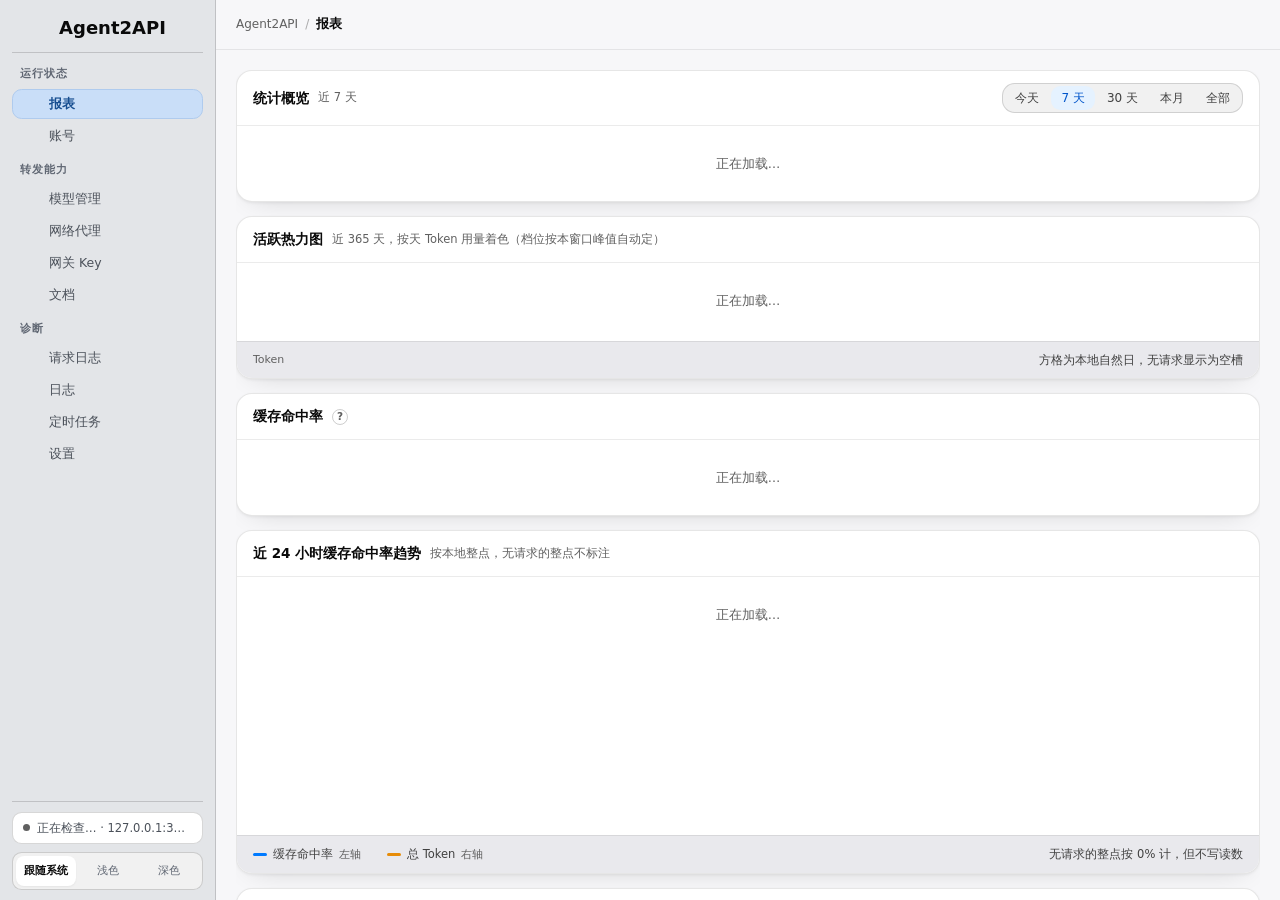
==== app/ui/index.html @ 8a6d486a "feat: 飞牛 fnOS 原生应用包（基于上游 agent2api v2.9.0） 把 aimod-cc/agent2api 打包成飞牛原生 .fpk，以统一网关方式接入桌面。 上游为 Rust 单" ====
<!doctype html>
<html lang="zh-CN" data-theme="system">
<head>
  <meta charset="UTF-8">
  <meta name="viewport" content="width=device-width, initial-scale=1">
  <title>Agent2API · 多提供商本地网关</title>
  <script>
    // 与主题持久化配合：在 CSS 解析前先贴上 data-theme，避免深色模式首屏闪烁
    (() => {
      const mode = localStorage.getItem('workbuddy-desktop-theme') || 'system';
      document.documentElement.dataset.theme = mode;
      const dark = mode === 'dark'
        || (mode === 'system' && window.matchMedia('(prefers-color-scheme: dark)').matches);
      document.documentElement.style.colorScheme = dark ? 'dark' : 'light';
      // 界面缩放（设置页「显示」）也在这里抢先交一次：缩放是 WebView 层的效果，
      // 不存在「先贴个属性」这种同步办法，只能尽早发命令 —— 晚了首屏会看到缩放跳一下。
      // 这只是**尽力而为**的反闪烁：桥（workbuddyDesktop）此时已由壳注入（初始化脚本
      // 先于页面脚本执行），但命令异步生效且失败不重试；权威的一次在 app.js 的启动
      // 路径上（applyZoom(storedZoom())）—— 同一份 localStorage，重复应用无副作用。
      const zoom = Number(localStorage.getItem('workbuddy-desktop-zoom'));
      if (Number.isFinite(zoom) && zoom >= 80 && zoom <= 130) {
        try { window.workbuddyDesktop?.setZoom?.(zoom / 100); } catch { /* 浏览器直开忽略 */ }
      }
    })();
  </script>
  <link rel="stylesheet" href="css/tokens.css">
  <link rel="stylesheet" href="css/layout.css">
  <link rel="stylesheet" href="css/components.css">
  <link rel="stylesheet" href="css/page-accounts.css">
  <link rel="stylesheet" href="css/page-accounts-providers.css">
  <!-- 账号页表格化（四家混排的一张表）：排在两个账号页样式之后 ——
       它要覆盖 page-accounts.css 里 .acct-scroll 的滚动方向等既有声明 -->
  <link rel="stylesheet" href="css/page-accounts-table.css">
  <link rel="stylesheet" href="css/page-gateway.css">
  <link rel="stylesheet" href="css/page-logs.css">
  <link rel="stylesheet" href="css/page-tasks.css">
  <link rel="stylesheet" href="css/page-requests.css">
  <link rel="stylesheet" href="css/page-settings.css">
  <!-- 更新日志（Markdown 正文 / 版本卡片 / 导航更新提示）：排在页面样式之后，
       需要时可覆盖 page-settings.css 里为旧的纯文本说明写的规则 -->
  <link rel="stylesheet" href="css/update-notes.css">
  <link rel="stylesheet" href="css/page-report.css">
  <!-- 小问号提示外观（tooltip.js 增强出来的气泡）：排在页面样式之后，
       需要时可覆盖各页面自己写的尺寸约束 -->
  <link rel="stylesheet" href="css/tooltip.css">
  <!-- 表格列设置：必须排在所有页面样式之后 ——
       列对齐是**用户配置**，要盖过各表为「这一列靠哪边」写死的默认值
       （.models-table th.r / .acct-table td.cell-pick / .req-head .req-dur …），
       靠级联顺序取胜而不是堆特异性。与 tooltip.css 同一编排。
       （select.css 已随 select.js 一并删除：全站最后一个原生 <select> 换成组件库的
       Select 之后，.select-shell 那一族样式再无任何引用。） -->
  <link rel="stylesheet" href="css/table-col-settings.css">
  <!-- 组件库产物（desktop-tauri/ui-kit/，由 ui-islands 构建时一并编译成 ui/islands/ui.css）：
       Tailwind 的 theme + utilities 两层，刻意不含 preflight —— 基础重置仍由 tokens.css
       承担，否则 h1-h6 字号、列表缩进、img 显示方式会被整体重置。
       排在最后：工具类带 !important（原因见 ui-kit/styles/globals.css 顶部），
       顺序其实已不影响结果，但保持「后加载的是更新的体系」这条阅读线索。 -->
  <link rel="stylesheet" href="islands/ui.css">
</head>
<body>
  <div class="shell">
    <!-- ─── 左侧导航 ─── -->
    <aside class="sidebar">
      <div class="brand">
        <!-- 品牌标由 icons.js 注入（与应用图标 icon.png 同一造型，见 icons.js 的 brand 项） -->
        <div class="brand-logo"></div>
        <div class="brand-text">
          <h1>Agent2API</h1>
        </div>
      </div>

      <!-- 图标由 icons.js + app.js 注入（内联 SVG，见 icons.js 顶部说明） -->
      <nav class="nav" id="nav">
        <div class="nav-group-label">运行状态</div>
        <button class="nav-item active" data-page="overview" data-icon="overview"><span class="ico"></span><span class="label">报表</span></button>
        <button class="nav-item" data-page="accounts" data-icon="accounts"><span class="ico"></span><span class="label">账号</span></button>

        <div class="nav-group-label">转发能力</div>
        <button class="nav-item" data-page="gateway" data-icon="gateway"><span class="ico"></span><span class="label">模型管理</span></button>
        <!-- 网络代理：出网出口的管理页（代理池 CRUD + 连通性测试 + Clash 出口引用）。
             挨着「模型管理」是因为它管的是同一个问题的另一半：模型管理决定
             「请求发往哪家上游」，这里决定「从哪条线路出去」。账号弹窗里的
             「出网代理」仍可用，但推荐在这里配好、账号按名字引用 ——
             改一次地址，所有引用的账号一起生效。 -->
        <button class="nav-item" data-page="proxies" data-icon="proxies"><span class="ico"></span><span class="label">网络代理</span></button>
        <button class="nav-item" data-page="keys" data-icon="key"><span class="ico"></span><span class="label">网关 Key</span></button>
        <!-- 文档：接口地址（Base URL / 三种对话协议 / 模型列表）与将来的使用说明。
             它原先在「网关 Key」页里，R8 按需求搬成独立一级菜单 —— 接口地址是
             「接客户端」这件事本身要查的东西，与「管理 Key」不是同一类操作，
             混在一页里用户要在两件事之间来回滚。图标用 logs（文档 + 文本行），
             语义上就是「文档」，不新画 SVG（见 icons.js）。 -->
        <button class="nav-item" data-page="docs" data-icon="logs"><span class="ico"></span><span class="label">文档</span></button>

        <div class="nav-group-label">诊断</div>
        <button class="nav-item" data-page="requests" data-icon="requests"><span class="ico"></span><span class="label">请求日志</span><span class="count" id="nav-count-requests" style="display:none">0</span></button>
        <button class="nav-item" data-page="logs" data-icon="logs"><span class="ico"></span><span class="label">日志</span><span class="count" id="nav-count-logs" style="display:none">0</span></button>
        <button class="nav-item" data-page="tasks" data-icon="tasks"><span class="ico"></span><span class="label">定时任务</span></button>
        <button class="nav-item" data-page="settings" data-icon="settings"><span class="ico"></span><span class="label">设置</span><span class="count" id="nav-count-update" style="display:none">新</span></button>
      </nav>

      <div class="sidebar-foot">
        <!-- 网关状态：常驻显示，不必切到「网关」页也能确认服务是否在监听。
             只说**网关进程**这一件事（进程在不在监听，判据来自壳侧，
             不依赖 HTTP 能否应答）。曾经还有第二条「可用账号」，与它拆成
             两个独立事实；账号那行已按需求移除 —— 有没有账号、几个可用，
             账号页的筛选器与状态列本来就是权威出处。 -->
        <div class="sidebar-status" id="sidebar-status" title="本地网关监听状态">
          <!-- 状态行与两个出口由 React 岛渲染（ui-islands/src/islands/port-panel.tsx）：
               岛直接挂在这个 div 上（.sidebar-status 的子元素是 flex 布局，中间插一层
               宿主会破坏排版），所以这里不再有静态子节点，class / id / title 保留。
               对外仍是 window.wbPortPanel = { render, sync, portLabel, isReady }。 -->
        </div>
        <div class="theme-switch" id="theme-switch">
          <button data-mode="system">跟随系统</button>
          <button data-mode="light">浅色</button>
          <button data-mode="dark">深色</button>
        </div>
      </div>
    </aside>

    <!-- ─── 主区域 ─── -->
    <main class="main">
      <header class="topbar">
        <div class="crumb">
          <span>Agent2API</span>
          <span class="sep">/</span>
          <span class="cur" id="crumb-page">报表</span>
        </div>
        <div class="spacer"></div>
        <div class="topbar-actions" id="topbar-status"></div>
      </header>

      <div class="content">
        <div class="content-inner">

        <!-- ─── 报表（内部标识仍是 overview，见 app.js 的 PAGES）───
             整页由 React 岛渲染（desktop-tauri/ui-islands/src/islands/report-page.tsx，
             随 islands/ui.js 一起加载）。岛直接挂在这个 section 上、不套宿主 div。
             图表全部手写 SVG、不依赖任何图形库，用 ResizeObserver 重绘（改窗口 / 切列数
             都能自适应）。对外仍是 window.wbReport = { load, render, lastSummary,
             applyAutoRefresh }。 -->
        <section class="page active" data-page="overview"></section>

        <!-- ─── 账号 ───
             整页由 React 岛渲染（desktop-tauri/ui-islands/src/islands/accounts-page.tsx，
             随 islands/ui.js 一起加载）。岛直接挂在这个 section 上、不套宿主 div。
             这一页是四家账号混排的一张表：优先级在后端是**全局唯一**的一条队列，
             按优先级升序排行、转发时逐个尝试（见 priority.rs / rotate.rs 的模块头）。
             对外仍是 window.wbAccountsView / wbAccountsModel / wbAccountPanel 等接口。
             表骨架（colgroup + thead 的 th[data-col]）由岛渲染，顺序与原先写死的完全一致，
             列显隐 / 顺序仍由 wbColSettings.syncStaticHead 就地重排。 -->
        <section class="page" data-page="accounts"></section>

        <!-- ─── 模型管理（内部标识仍是 gateway：localStorage 记忆与 CSS 选择器都依赖它）───
             整页由 React 岛渲染（desktop-tauri/ui-islands/src/islands/models-page.tsx，
             随 islands/ui.js 一起加载）。岛直接挂在这个 section 上、不套宿主 div ——
             页面 CSS 用 .page 的直接子选择器（.panel 是它的直接子元素），中间插一层
             会破坏 .panel 的布局。对外仍是 window.wbModelsPanel 与 window.wbModelsCustom。
             这一页的**页面骨架类名照旧**（.panel / .panel-head / .mm / .prov-rail /
             .models-table-wrap / .models-table / .panel-foot …），换掉的只是里面的控件。
             表骨架（colgroup + thead 的 th[data-col]）也由岛渲染，但顺序与这里原先
             写死的完全一致，列显隐 / 顺序仍由 wbColSettings.syncStaticHead 就地重排。 -->
        <section class="page" data-page="gateway"></section>

        <!-- ─── 网络代理 ───
             出口（代理池）的配置中心：新增 / 编辑 / 删除 / 启停 / 测试连通性，
             外加「同步 Clash Verge」—— 把 Clash 当前的出口集合整体镜像进来
             （名称 / 端口 / 启用跟随 Clash，因此那类条目只读；进本页时也会
             自动同步一次）。账号弹窗的「出网代理」可选「已保存的代理」，
             引用的就是这里的条目。整页由 React 岛渲染
             （ui-islands/src/islands/proxies-page.tsx，随 islands/ui.js 一起加载），
             岛直接挂在这个 section 上、不套宿主 div —— 页面骨架类名照旧
             （.panel / .panel-head / .models-table-wrap / .models-table / .panel-foot）。
             对外契约只有 window.wbProxiesPanel = { load }（app.js 切页时调）。 -->
        <section class="page" data-page="proxies"></section>

        <!-- ─── 网关 Key ───
             整页由 React 岛渲染（desktop-tauri/ui-islands/src/islands/keys-page.tsx，
             随 islands/ui.js 一起加载）。岛直接挂在这个 section 上、不套宿主 div ——
             页面 CSS 用 .page 的直接子选择器（.panel 是它的直接子元素），中间插一层
             会破坏 .panel 的布局。对外仍是 window.wbKeysPanel = { load, render,
             visibleColumns }。
             表骨架（table.models-table.keys-table 与 th/col[data-col]）由岛渲染，
             顺序与原先写死的完全一致，列显隐 / 顺序仍由 wbColSettings.syncStaticHead
             就地重排。 -->
        <section class="page" data-page="keys"></section>

        <!-- ─── 文档 ───
             整页由 React 岛渲染（ui-islands/src/islands/docs-page.tsx）。
             对外契约一字未改：五个 api-* 元素 id 仍由 port-panel.js 的
             paintGatewayAddress 就地写文本，五颗复制按钮仍带 .copy-btn 与
             data-copy-from，clipboard.js 的全局委托照旧命中 —— 两边的脚本
             都不用改一行。这个空 section 是岛的挂载点，不要删（岛会先
             replaceChildren 再渲染，所以留着标签即可）。 -->
        <section class="page" data-page="docs"></section>

        <!-- ─── 日志 ───
             只承载**不随请求量增长的**系统事件：网关的模型请求（含每一次转发
             的过程事实：换号、退避重试、上游报错、敏感词命中、代理回退）已
             全部拆到独立的「请求日志」页 —— 那边一行请求 + 一次悬停就能看全，
             配合「详情」列的调试报文还能看到完整的上游原始报文。
             （两边数据源、筛选维度、分页口径都不同，页内 .seg 切换的形态随拆分取消）。
             原先页头的「自动刷新」开关已迁到「定时任务」页：它改的是本页轮询的
             间隔，与那几个后台任务同属「定时」这一类，收在一处才好对照调整。 -->
        <section class="page" data-page="logs">
          <!-- 整页由 React 岛渲染（ui-islands/src/islands/logs-panel.tsx，随 islands/ui.js
               一起加载）。岛直接挂在这个 section 上、不套宿主 div —— 页面 CSS 用 .page 的
               直接子选择器（.panel 是它的直接子元素），中间插一层会破坏 .panel 的布局。
               对外仍是 window.wbLogsPanel = { load, render, lastStats, applyAutoRefresh,
               showCategory }。
               这一页的**页面骨架类名照旧**（.panel / .log-filters / .log-list / .log-pager …），
               换掉的只是里面的控件：button → Button、.badge → Badge、原生 select → Select 一族、
               搜索框 → InputGroup、时间档位 → SegmentedControl（旧实现在下面的 #logs-range
               挂载点上调 wbSegmented.mount，那个挂载点随本次迁移一起消失）。 -->
        </section>

        <!-- ─── 定时任务 ───
             到点自动干活的任务集中在这里：自动签到（每天定点）+ 七条等间隔任务
             （凭证自动维护 / 定时查询积分 / 模型目录刷新 / 软件版本检查 /
             日志页自动刷新 / 请求日志自动刷新 / 报表自动刷新）。
             两类走不同的接口（签到是「每天某时刻」，间隔型是「每 N 分钟 / 秒」），
             但同属「定时」这一类，收在一页才好对照着调。
             整个列表由 tasks-panel.js 渲染，这里只留容器。
             排布（见 tasks-panel.js 的 cardsHtml 与 page-tasks.css 的 .task-grid）：
             自动签到与凭证自动维护整行铺开，其余六条分两栏各三条 —— 左栏是后端
             任务（带「立即执行」），右栏是页面自动刷新（执行者是页面自己）。 -->
        <section class="page" data-page="tasks">
          <!-- 整页由 React 岛渲染（ui-islands/src/islands/tasks-panel.tsx，随
               islands/ui.js 一起加载）。岛直接挂在这个 section 上、不套宿主 div ——
               页面 CSS 用 .page 的直接子选择器（.panel 是它的直接子元素），中间插一层
               会破坏 .panel 的布局。对外仍是 window.wbTasksPanel.load()。
               这一页的**页面骨架类名照旧**（.panel / .panel-head / .task-grid …），
               换掉的只是里面的控件（button → Button、.badge → Badge、开关 → Switch…）。 -->
        </section>

        <!-- ─── 请求日志 ───
             网关每次转发到上游的请求日志（后端按保留期存盘，默认 30 天，见 /api/retention）。
             列形态参考 OmniProxy 的请求日志：时间 / 提供商·账号 / 重试 / 状态 / 模型 /
             用时 / 用量 / 错误 / 详情。后端 /api/stats/requests 只支持时间区间、状态与
             模型名精确匹配，分页是 offset 真分页，条数没有前端上限。
             「重试」一列同时承载重试链与敏感词命中两枚标签（各自带悬停面板，
             敏感词那枚只写一个「敏」字，理由见 requests-page.tsx 的 retryCell）。
             这一页是**逐请求事实的唯一去处**：换号链、每轮内部的退避重试（含原因
             与等待时长）、上游报错原文、代理回退提示、敏感词命中词表都在悬停面板里；
             调试模式开启时，「详情」列还能看到发给上游与上游返回的完整原始报文 ——
             敏感词场景下排查提示词要看的就是那一份（运行日志页不再有这些逐请求的行）。

             整页由 React 岛渲染（desktop-tauri/ui-islands/src/islands/requests-page.tsx，
             随 islands/ui.js 一起加载）。岛直接挂在这个 section 上、不套宿主 div ——
             页面 CSS 用 .page 的直接子选择器（.panel 是它的直接子元素），中间插一层
             会破坏 .panel 的布局。对外仍是 window.wbRequestsPanel = { load,
             applyAutoRefresh, visibleColumns, clearParams, notifyCleared }。
             这一页的**页面骨架类名照旧**（.panel / .panel-head / .log-filters /
             .log-list / .panel-foot / .log-pager …），换掉的只是里面的控件。 -->
        <section class="page" data-page="requests"></section>

        <!-- ─── 设置 ───
             整页由 React 岛渲染（desktop-tauri/ui-islands/src/islands/settings-page.tsx，
             随 islands/ui.js 一起加载）。岛直接挂在这个 section 上、不套宿主 div ——
             页面 CSS 用 .page 的直接子选择器，中间插一层会破坏 .settings-layout 的布局。
             对外仍是 window.wbSettingsPanel = { load, render, renderRetention, renderRetry,
             renderDebug, renderSanitize, renderPrompt, renderStorage, showCategory }。
             分类导航 / 面板的类名照旧（.settings-layout / .settings-nav / .settings-nav-item /
             .settings-pane / .panel …），换掉的只是里面的控件。
             **更新分类（标签是「更新」，data-cat 仍是 "about"）是另一个岛**
             （islands/update-panel.tsx 的软件更新面板）的挂载点：设置页的岛会把它
             原样渲染成空容器并同步提交首帧，那个岛在模块加载期就把它接管过去 ——
             别把这一块从岛的树里拿掉。 -->
        <section class="page" data-page="settings"></section>

        </div>
      </div>
    </main>
  </div>

  <!-- 添加账号弹窗已迁到组件库：实现见
       desktop-tauri/ui-islands/src/islands/add-account-modal.tsx（组件库 Dialog），
       点击时建、关闭即卸，所以这里不再有常驻 DOM。
       注意：里面的 id（web-login-button 等）由岛渲染 —— 静态 DOM 留着会出现重复 id，
       登录引擎会绑到隐藏的旧节点上。 -->

  <!-- 账号设置弹窗已迁到组件库：实现见
       desktop-tauri/ui-islands/src/islands/accounts-dialogs.tsx（组件库 Dialog），
       点击时建、关闭即卸，所以这里不再有常驻 DOM。 -->

  <!-- 批量操作弹窗已迁到组件库：实现见
       desktop-tauri/ui-islands/src/islands/accounts-dialogs.tsx（组件库 Dialog），
       点击时建、关闭即卸，所以这里不再有常驻 DOM。 -->

  <!-- 保留天数改小确认弹窗已迁到组件库：实现见
       desktop-tauri/ui-islands/src/islands/settings-page.tsx（组件库 AlertDialog），
       点击时建、关闭即卸，所以这里不再有常驻 DOM。 -->

  <div id="toast" role="status" aria-live="polite"></div>

  <!-- ─── 通用确认弹窗 ───
       替代原生 confirm()：Tauri 的 WebView 里原生 confirm 不弹窗直接放行，
       危险操作（清空 / 删除）必须走这个。确认键样式与文案由调用方给，
       危险操作传 okClass="danger"；Promise 化，用法与 confirm() 同构。
       已迁到组件库：实现见 ui-islands/src/islands/confirm-dialog.tsx，随
       islands/ui.js 一起加载，对外仍是 window.wbConfirm.ask(options)，
       13 处调用点一行都不用改 —— 所以这里不再有常驻 DOM（弹窗按需建、关即卸）。 -->

  <!-- ─── 数据结构升级（旧 JSON/JSONL → 单个 SQLite 库）───
       本次更新把存储换成了单个 SQLite 数据库。改造后**没有弹窗**：
       upgrade-panel.js 在启动时探测一次，有待迁移的旧文件就直接导入
       （升级没有选项、不能取消，弹窗只是一道多余的坎，且它的「稍后」会让
       账号一直空着）。
       旧数据只改名为 *.migrated 备份、**绝不删除**；过程与结果都由 toast 告知
       （用户没点过任何东西，程序在搬数据时必须让他知道文件还在）。 -->

  <!-- ─── 请求详情弹窗 ───
       三个标签：请求详情（列表行数据的完整展开）、预览对话（下游原文
       /api/stats/requests/raw 解析出的对话气泡）、原始报文（调试模式保存的
       上游原始报文：请求头（凭据类已脱敏）/ 请求体 / 响应头 / 响应体四块，
       调试模式没开时整个标签隐藏）。报文由 /api/debug/traffic?id= 按需拉取
       （列表接口不带报文，见后端 debug_api 的模块头）；三个标签的数据在
       打开时并行拉取，切换不发请求。
       已迁到组件库：实现见 ui-islands/src/islands/request-detail.tsx，随
       islands/ui.js 一起加载，对外仍是 window.wbRequestDetail.open(id, row) /
       .close()，所以这里不再有常驻 DOM（弹窗按需建、关即卸）。 -->

  <!-- 「检测到更新」弹窗已迁到组件库：实现见
       desktop-tauri/ui-islands/src/islands/update-panel.tsx，随 islands/ui.js
       一起加载；由 app.js 的定时检查经 wbUpdatePanel.showUpdateModal(info) 触发，
       点击时建、关闭即卸，所以这里不再有常驻 DOM。 -->

  <!-- 更换端口弹窗已迁到组件库：实现见
       desktop-tauri/ui-islands/src/islands/port-panel.tsx，随 islands/ui.js
       一起加载；点击时建、关闭即卸，所以这里不再有常驻 DOM。
       注意：它此前占用的是 #port-modal 一族 id，现在由 React 自建。 -->

  <!-- 添加模型映射弹窗已迁到组件库：实现见
       desktop-tauri/ui-islands/src/islands/models-page.tsx（组件库 Dialog 一族），
       点击时建、关闭即卸，所以这里不再有常驻 DOM。 -->

  <!-- 添加自定义模型弹窗已迁到组件库：实现见
       desktop-tauri/ui-islands/src/islands/models-page.tsx（组件库 Dialog 一族），
       点击时建、关闭即卸，所以这里不再有常驻 DOM。 -->

  <!-- 新建 / 编辑网关 Key 弹窗已迁到组件库：实现见
       desktop-tauri/ui-islands/src/islands/keys-page.tsx（组件库 Dialog 一族），
       点击时建、关闭即卸，所以这里不再有常驻 DOM。
       两个多选（可用提供商 / 可用模型）仍走 select.js 的原生 select 增强 ——
       组件库目前没有多选下拉，见该岛文件头的说明。 -->

  <script src="icons.js"></script>
  <!-- 表格列设置已迁到组件库：实现见 desktop-tauri/ui-islands/src/islands/table-col-settings.tsx，
       随 islands/ui.js 一起加载，对外仍是 window.wbColSettings = { register, apply, configOf,
       syncStaticHead, close }。四张表在**加载期**就 register，所以 islands/ui.js 必须排在
       所有表格脚本之前（它现在的位置满足这条，别再往后挪）。 -->
  <!-- select.js（把原生 <select> 增强成触发器 + 浮层的自动增强脚本）已删除：
       全站最后一个原生 <select> 随设置页迁到组件库的 Select 而消失，
       现在页面里一个原生 <select> 都没有了（各页一律用 @ui 的 Select / MultiSelect）。
       被它一并带走的还有 .select-shell 一族样式与「重建后要显式 sync」那套约定。 -->
  <!-- 小问号提示增强：自动增强型组件，扫描 [data-tip] 即可工作，
       业务模块一行都不用改；页面里的静态问号与各岛渲染出来的动态问号
       都由它的 MutationObserver 接住。 -->
  <script src="tooltip.js"></script>
  <!-- Token 计量单位的展示口径（中文亿/万 ⇄ 英文 M/k）：报表页与请求日志页都读它，
       设置页的开关写它，所以排在所有业务脚本之前，它们执行时就能用上。 -->
  <script src="units.js"></script>
  <script src="app.js"></script>
  <!-- React 岛（源码 desktop-tauri/ui-islands/，产物已随仓库提交）。三类：
       · 挂载点式：分段筛选（.island 宿主）、页面级面板（直接挂 .page section）；
       · 自动增强式：带 data-island-input 的原生输入框，加载时就地升级
         （含后续动态生成的，由 MutationObserver 接住），业务侧只写属性、不调 API；
       · 命令式弹窗：import 即注册 window 接口，点击时建、关闭即卸（确认框 /
         请求清理 / 获取模型 / 请求详情 / 并发上限 / 更换端口）。
       **必须排在所有使用方的业务脚本之前**：调 window.wbSegmented.mount() 的有
       accounts-filters.js / report.js / add-provider-forms.js；
       读岛提供的界面接口的有 app.js（wbPortPanel 等）与一众面板。
       所有岛打在同一份产物里：React 与 react-dom 只能有一份实例。
       加新岛只需在 ui-islands/src/islands/ 下放一个文件（目录自注册），不必改这里。 -->
  <!-- 筛选条件的跨次启动记忆（账号 / 模型 / 请求日志 / 日志四页共用的读写工具）：
       纯 localStorage 存取、无任何依赖，排在所有消费面板之前即可。
       必须在 islands/ui.js **之前**：日志页的岛首次渲染就要读它（先读不到会兜住，
       但排在前面才没有这一拍的抖动）。 -->
  <script src="filter-memory.js"></script>
  <script src="islands/ui.js"></script>
  <!-- 自定义标题栏（桌面端）：主窗口去掉了系统装饰（src-tauri/lib.rs 建窗处
       decorations(false)），这里动态补一条 32px 的标题栏（左标题右三键，
       拖动与双击最大化靠 data-tauri-drag-region）。网页端没有应用窗口，
       脚本内部按 platform 守卫直接不渲染，body 布局因此不受影响。
       它只依赖 workbuddyDesktop 与 icons.js，不依赖 wbApp；排在 app.js
       之后仅为读取顺序整洁。 -->
  <script src="titlebar.js"></script>
  <!-- 端口状态面板已迁到组件库：实现见 desktop-tauri/ui-islands/src/islands/port-panel.tsx，
       随 islands/ui.js 一起加载，对外仍是 window.wbPortPanel = { render, sync, portLabel, isReady }。 -->
  <script src="clipboard.js"></script>
  <!-- 网关页「可用模型」区块（渲染 / 本地过滤 / 刷新模型清单按钮）：必须排在
       app.js 之后 —— 它在加载期就从 window.wbApp 取 esc / toast / getState
       （跨文件引用走 wbApp 是本项目的既有约定，见 accounts-table.js）；
       又必须在 app.js 末尾那次 refresh() 之前执行完 —— 所有脚本都是同步加载，
       refresh() 是异步的（首个 await 之后才轮到渲染），排在 app.js 之后即可。
       同时它自带加载期的 DOM 绑定（搜索框 input、刷新按钮 click），
       因此必须排在 index.html 里那两个元素之后（本文件底部，天然满足）。 -->
  <!-- 思考等级组件与自定义提供商的模型清单数据源都已并入模型管理页的岛
       （models-reasoning.ts / models-custom-source.ts，由 models-page.tsx import）。
       wbModelsReasoning 只被本页用，已不再挂到 window；wbModelsCustom 仍挂在 window 上
       —— 「获取模型」弹窗的批量导入要调它的 addModels。 -->
  <!-- 「获取模型」弹窗已迁到组件库：实现见
       desktop-tauri/ui-islands/src/islands/models-fetch-modal.tsx，随 islands/ui.js
       一起加载，对外仍是 window.wbModelsFetchModal.open({providerId, custom, name,
       onDone, onRefreshed})。 -->
  <!-- 模型管理页已迁到组件库：实现见 desktop-tauri/ui-islands/src/islands/models-page.tsx
       （数据层 models-panel-state.ts / models-reasoning.ts / models-custom-source.ts 是
       普通模块，不是岛），随 islands/ui.js 一起加载，对外仍是
       window.wbModelsPanel 与 window.wbModelsCustom。 -->
  <!-- 网关 Key 页（多把 Key 的列表 / 新建 / 启停 / 删除 / 可用范围限制）：
       同样依赖 wbApp，排在 app.js 之后。选项来源里用到 wbProviders.labelOf
       （可用提供商的展示名）与主状态的 models（可用模型的候选），两者都是
       **运行期**读取，不依赖加载顺序。 -->
  <!-- 网关 Key 页已迁到组件库：实现见 desktop-tauri/ui-islands/src/islands/keys-page.tsx，
       随 islands/ui.js 一起加载，对外仍是 window.wbKeysPanel = { load, render,
       visibleColumns }。 -->
  <!-- 网页登录的交互引擎（WorkBuddy 与小浣熊共用）：等待态 / 取消 / 按钮复位 / 成功收尾
       只实现一次，两家各交一份配置。必须在 add-account.js 之前 —— 后者在加载期就要用它
       建 WorkBuddy 那一份（DOM 在下面那个弹窗里），也必须在 add-provider-forms.js 之前
       —— 小浣熊那份由它建。 -->
  <script src="web-login.js"></script>
  <!-- 手机验证码登录的交互引擎（当前只有 AutoClaw 用）：与小浣熊的网页登录是两套
       东西 —— 那条链路开窗口等回调，这条在本弹窗里「发码 → 填码 → 换 token」。
       必须在 add-provider-forms.js 之前 —— 加载期由它建 AutoClaw 那一份。 -->
  <script src="sms-login.js"></script>
  <!-- 阿里云无痕验证（滑块）求解器 —— **共用模块**：AutoClaw 的 OAuth 登录与
       ZCode 的「周末套餐领取」都要过这道风控，求解过程完全一致（只有拿到验证串
       之后干的事不同），因此只留一份实现。
       必须排在两个消费者（下面那行 autoclaw-oauth.js 与 zcode-claim.js）之前：
       它们在加载期就取 `window.wbAliyunCaptcha`。 -->
  <script src="aliyun-captcha.js"></script>
  <!-- AutoClaw 国际版的 OAuth 网页登录（Zai / Google）。单独一个文件是因为它的
       顺序与另外五家相反：点按钮后先在**本弹窗**里跑阿里云风控验证码（浏览器端
       SDK，从 o.alicdn.com 加载），拿到验证串才去换授权地址、再交壳开窗口。
       必须在 add-provider-forms.js 之前 —— 加载期由它建国际版那一份。 -->
  <script src="autoclaw-oauth.js"></script>
  <!-- ZCode「周末套餐」的探测与领取（账号页那一列按钮）。
       依赖 window.wbAccountsView 的列注册与 window.wbAliyunCaptcha。 -->
  <script src="zcode-claim.js"></script>
  <!-- CodeArts 的「领福利」流程（与上面 zcode-claim.js 同一约定：岛只把账号对象递过去，
       探测 → 确认 → 领取 → 回读二次确认这四步都在这个引擎里，它要问的是管理接口
       而不是本页的普通 fetch —— 桌面壳里管理接口要走 Tauri 的 api_request 命令）。
       界面上那颗按钮的判据（能力位 welfare）与台账读数都在岛上，见
       ui-islands/src/islands/accounts-domain.ts 的 supportsWelfare / welfareStateOf。 -->
  <script src="codearts-welfare.js"></script>
  <!-- ZCode 活动套餐通道的**验证码令牌池守卫**：后台循环向网关问库存，需要时用
       无痕验证静默铸令牌（`wbAliyunCaptcha.mintTraceless`）并推回网关 —— 活动套餐
       的推理端点每条请求都要一个这种令牌，而转发是后台发生的（没有让用户拖滑块的
       机会）。必须排在 aliyun-captcha.js 之后：它加载完就自启，第一轮就要用那个模块。 -->
  <script src="zcode-captcha-pool.js"></script>
  <!-- 提供商目录：provider 摘要与「作用提供商」写入的唯一前端入口。
       必须排在所有消费者（accounts-groups / logs-panel）之前 -->
  <script src="providers.js"></script>
  <!-- 自定义提供商的预置目录（纯常量，无依赖）：add-provider-forms.js 第 1 步的
       「自定义」分段与 add-custom-provider.js 的预填都要读它，排在两者之前 -->
  <script src="preset-providers.js"></script>
  <!-- 账号页整页已迁到组件库：岛见 ui-islands/src/islands/accounts-page.tsx，
       数据与逻辑拆在旁边的 accounts-shared.ts / accounts-domain.ts / accounts-columns.ts /
       accounts-store.ts / accounts-data.ts / accounts-panels.tsx / accounts-dialogs.tsx
       （都是普通模块，不是岛）。对外仍是 window.wbAccountsView / wbAccountsModel /
       wbAccountPanel 等接口 —— 哪些保留在 window 上、哪些并进岛里，见 accounts-data.ts 的说明。 -->
  <!-- 列宽拖动（模型管理 / 网关 Key / 请求日志三张表）：与 accounts-columns.js 并列，
       各管各的列宽口径（账号表是定宽像素预算，这三张是相对宽度）。
       它启动时就把表头把手插好并绑好委托，所以排在靠后（DOM 里的表格与列表都已存在）；
       请求日志的表头是整块重绘的，它自己用 MutationObserver 补把手，不依赖面板脚本。 -->
  <script src="table-columns.js"></script>
  <!-- 并发上限小对话框已迁到组件库：实现见 desktop-tauri/ui-islands/src/conc-dialog.tsx，
       随 islands/ui.js 一起加载（排在 accounts-view 之前），对外仍是
       window.wbAccountConcDialog.open(account) / .close()，调用方不用改。 -->
  <!-- 通用确认弹窗已迁到组件库：实现见 desktop-tauri/ui-islands/src/islands/confirm-dialog.tsx，
       随 islands/ui.js 一起加载，对外仍是 window.wbConfirm.ask(options)。 -->
  <!-- 日志面板已迁到组件库：实现见 desktop-tauri/ui-islands/src/islands/logs-panel.tsx，
       随 islands/ui.js 一起加载，对外仍是 window.wbLogsPanel = { load, render, lastStats,
       applyAutoRefresh, showCategory }。 -->
  <!-- 请求日志的两块「独立小件」：
       · request-hover          列表里重试 / 敏感词两枚标签的悬停面板（整表重绘时还负责
                                锚点迁移，宿主在重绘前后调 beforeListRedraw /
                                afterListRedraw 通知它）。已迁到组件库（见
                                ui-islands/src/islands/request-hover.tsx），
                                面板岛在挂载时调 wbRequestHover.bind 把委托挂到列表上。
       · conversation-preview   「预览对话」的纯渲染（原文 → 气泡 HTML），没有加载期
                                行为。消费方是详情弹窗（已迁到组件库，见
                                ui-islands/src/islands/request-detail.tsx），它按原样
                                调用 window.wbConversationPreview.render。 -->
  <!-- 进行中请求的阶段渲染（request-phase.js）已随面板并入同一个岛
       （ui-islands/src/islands/requests-page.tsx），对外仍是 window.wbRequestPhase ——
       详情弹窗（request-detail.tsx）与列表的状态列读的是同一份。 -->
  <!-- 请求日志的悬停面板已迁到组件库：实现见
       desktop-tauri/ui-islands/src/islands/request-hover.tsx，随 islands/ui.js 一起加载，
       对外仍是 window.wbRequestHover = { bind, close, hasProcessFacts, beforeListRedraw,
       afterListRedraw }（requests-panel.js 在加载期就调 bind，所以它必须排在后面）。 -->
  <script src="conversation-preview.js"></script>
  <!-- 请求详情弹窗已迁到组件库：实现见
       desktop-tauri/ui-islands/src/islands/request-detail.tsx，随 islands/ui.js
       一起加载，对外仍是 window.wbRequestDetail.open(id, row) / .close()。 -->
  <!-- 请求日志面板已迁到组件库：实现见 desktop-tauri/ui-islands/src/islands/requests-page.tsx，
       随 islands/ui.js 一起加载，对外仍是 window.wbRequestsPanel = { load, applyAutoRefresh,
       visibleColumns, clearParams, notifyCleared }。 -->
  <!-- 请求日志的「清理」弹窗已迁到组件库：实现见
       desktop-tauri/ui-islands/src/islands/request-clear-modal.tsx，随 islands/ui.js
       一起加载，对外仍是 window.wbRequestClearModal.open()（无参数，打开即拉预览）。 -->
  <!-- 定时任务面板已迁到组件库：实现见 desktop-tauri/ui-islands/src/islands/tasks-panel.tsx，
       随 islands/ui.js 一起加载，对外仍是 window.wbTasksPanel.load()。 -->
  <!-- 报表面板与账号页的代理表单都已迁到组件库，随 islands/ui.js 一起加载：
       · 报表页（内部标识仍是 overview）→ ui-islands/src/islands/report-page.tsx
         （图表仍是手写 SVG，不依赖任何图形库）
       · 代理表单 → ui-islands/src/islands/accounts-dialogs.tsx（React 组件，多实例不串台） -->
  <!-- 「登录 / 添加账号」这一整套（提供商分叉 / 各家表单块 / 从其他工具导入 /
       自定义提供商）已迁到组件库：岛见 ui-islands/src/islands/add-account-modal.tsx，
       旁边那几个 add-account-*.ts / add-provider-*.tsx / add-custom-provider.tsx 是普通
       模块（不是岛，不会被目录自注册加载）。对外仍是
       window.wbAddAccountModal.open() / .close() 与 window.wbAccountAddForms。
       五个登录引擎（web-login / sms-login / autoclaw-oauth / aliyun-captcha /
       zcode-claim）原样保留、由岛调用，容器契约没变。 -->
  <script src="custom-provider-ui.js"></script>
  <!-- 账号设置 / 批量操作弹窗（原 account-panel.js）已迁到组件库：
       实现见 desktop-tauri/ui-islands/src/islands/accounts-dialogs.tsx，
       随 islands/ui.js 一起加载，对外仍是 window.wbAccountPanel.open(id) 等接口。 -->
  <!-- Markdown 渲染器：更新日志用。纯函数、无依赖，只认白名单语法（见文件头说明）；
       必须在 islands/ui.js 之后加载 —— 软件更新面板（update-panel.tsx）渲染更新
       日志时要读 window.wbMarkdown.render。 -->
  <script src="markdown.js"></script>
  <!-- 软件更新面板与设置页都已迁到组件库，随 islands/ui.js 一起加载：
       · 软件更新面板 → ui-islands/src/islands/update-panel.tsx
       · 设置页（含保留天数确认框）→ ui-islands/src/islands/settings-page.tsx
       设置页对外仍是 window.wbSettingsPanel 的九个方法，调用方一行未改。 -->
  <!-- 数据结构升级弹窗：启动时问一次 /api/upgrade，有待迁移数据就弹。
       排在最后：它的 refreshPanels() 要调各面板的 load()，那些都得先挂好 -->
  <script src="upgrade-panel.js"></script>
</body>
</html>
---- app/ui/css/tokens.css ----
/* ─────────────────────────────────────────────
   Agent2API · 设计令牌
   全站统一使用 oklch 色板，浅色 / 深色两套变量都在这里定义。
   组件与页面只引用变量，不再各自写死颜色。
   ───────────────────────────────────────────── */

:root {
  color-scheme: light;

  --font-sans: "Segoe UI", "Microsoft YaHei", "Microsoft YaHei UI", system-ui, sans-serif;
  --font-mono: Consolas, "Cascadia Mono", "Courier New", monospace;

  /* 导航、工作区、内容表面分别配色；表格不再单独压暗。 */
  /* --bg 是工作区画布（body）：比内容卡片浅一档，卡片靠描边与投影浮在上面 */
  --bg: oklch(0.978 0.00265 286.35);
  --surface: oklch(1 0 0);
  --surface-2: oklch(0.97670 0.00265 286.35);
  --surface-3: oklch(0.95 0 0);
  /* 浮层（下拉、菜单、提示气泡）：坐在控件之上，取承载面同色 + 大投影 */
  --surface-raised: oklch(1 0 0);
  /* 内嵌凹槽：卡片里那些「凹下去」的小块（表单块、切换卡、代码块、明细面板）。
     它是卡内的一小块，不是整块内容表面，所以仍比卡片深一档。 */
  --surface-inset: oklch(0.93517 0.00535 286.30);
  /* 列表区底：与所在卡片同色（表格不再自成一层暗底）。
     行与行靠 1px 分隔线区分，不再靠明度反差。 */
  --table-bg: var(--surface);
  /* 表头必须不透明（行要从它下面滚过），但只与表体同色 ——
     它与表体的分界交给底部那条 1px 描边，不另起一条色带。 */
  --table-head-bg: var(--surface);
  /* 行悬浮：比表面深（浅色）/ 亮（深色）一档的薄底，同一表达式两套主题都成立 */
  --row-hover: var(--surface-2);
  --border: oklch(0.145 0 0 / 10%);
  --border-strong: oklch(0.145 0 0 / 20%);
  --hairline: oklch(0.145 0 0 / 8%);

  /* 控件填充与描边：与承载面分开，于是表面提亮后按钮、输入框依然立得住，
     不必再靠压暗整块内容来衬托它们。 */
  --control-bg: oklch(0.95815 0 0);
  --control-hover: oklch(0.93214 0.00536 286.30);
  --control-border: oklch(0.145 0 0 / 14%);
  --control-border-hover: oklch(0.145 0 0 / 24%);

  /* 侧栏：全站唯一「退后一层」的大面积底色，深浅两套都取中性灰。 */
  --sidebar-bg: oklch(0.92123 0.00460 258.33);
  /* 「模型管理」页左栏（.prov-rail）：比侧栏浅一档 —— 它是面板内的一段
     内嵌导航，不是侧栏的延伸（与侧栏同色会被读成同一块区域）。 */
  --rail-bg: oklch(0.955 0.004 286);
  --sidebar-border: oklch(0.145 0 0 / 16%);
  --sidebar-fg: oklch(0.43287 0.01676 258.37);
  --sidebar-muted: oklch(0.51200 0.02088 261.29);
  --nav-hover: oklch(0.145 0 0 / 5%);
  --nav-selected-bg: oklch(0.89318 0.04237 253.82);
  --nav-selected-border: oklch(0.83311 0.05788 254.15);
  --nav-selected-fg: oklch(0.42649 0.12275 255.60);
  --nav-count-bg: oklch(0.84405 0.05294 251.09);

  /* 文本三档 */
  --text: oklch(0.145 0 0);
  --text-2: oklch(0.37 0 0);
  --text-3: oklch(0.49 0 0);

  /* 品牌 */
  --primary: oklch(0.603 0.218 257.3);
  --primary-hover: oklch(0.543 0.218 257.3);
  --primary-soft: color-mix(in srgb, var(--primary) 10%, white);
  --primary-bd: color-mix(in srgb, var(--primary) 28%, white);
  --primary-fg: oklch(0.48 0.2 257.3);

  /* 语义色 */
  --ok: oklch(0.596 0.145 163.225);
  --ok-soft: color-mix(in srgb, var(--ok) 10%, white);
  --ok-bd: color-mix(in srgb, var(--ok) 28%, white);
  --warn: oklch(0.681 0.162 75.834);
  --warn-soft: color-mix(in srgb, var(--warn) 10%, white);
  --warn-bd: color-mix(in srgb, var(--warn) 28%, white);
  --danger: oklch(0.577 0.245 27.325);
  --danger-soft: color-mix(in srgb, var(--danger) 10%, white);
  --danger-bd: color-mix(in srgb, var(--danger) 28%, white);
  --info: oklch(0.588 0.158 241.966);
  --info-soft: color-mix(in srgb, var(--info) 10%, white);
  --info-bd: color-mix(in srgb, var(--info) 28%, white);

  /* 版本标签 */
  --cn: oklch(0.577 0.245 27.325);
  --cn-soft: color-mix(in srgb, var(--cn) 10%, white);
  --cn-bd: color-mix(in srgb, var(--cn) 28%, white);
  --intl: oklch(0.52 0.16 268);
  --intl-soft: color-mix(in srgb, var(--intl) 10%, white);
  --intl-bd: color-mix(in srgb, var(--intl) 28%, white);

  /* 形状：所有圆角都由 --radius 派生，改一个值即可整体缩放 */
  --radius: 1rem;
  --r-xs: calc(var(--radius) * 0.5);
  --r-sm: calc(var(--radius) * 0.6);
  --r-md: calc(var(--radius) * 0.8);
  --r-lg: var(--radius);
  --r-xl: calc(var(--radius) * 1.4);
  --r-pill: 999px;

  /* 阴影 */
  --shadow-1: 0 1px 2px oklch(0.145 0 0 / 5%);
  --shadow-2: 0 1px 3px oklch(0.145 0 0 / 6%), 0 10px 26px -16px oklch(0.145 0 0 / 20%);
  --shadow-3: 0 2px 8px oklch(0.145 0 0 / 7%), 0 22px 54px -22px oklch(0.145 0 0 / 26%);
  --glow: 0 1px 2px oklch(0.145 0 0 / 6%), 0 10px 22px -12px color-mix(in srgb, var(--primary) 45%, transparent);
  --ring: 0 0 0 3px color-mix(in srgb, var(--primary) 25%, transparent);

  /* 尺寸 */
  --sidebar-w: 216px;
  --topbar-h: 50px;
  /* 自定义标题栏高度（桌面端）：主窗口去掉了系统装饰（src-tauri 建窗处
     decorations(false)），界面自绘 32px 标题条补上三键与拖动区（titlebar.js）。
     网页端不创建标题栏，该变量只在 body.has-titlebar 的规则里被引用。 */
  --titlebar-h: 32px;
  --pad: 20px;
  /* 内容区最大宽度（不含侧边栏）。用 vw 而不是 %：
     % 相对的是「已排除侧边栏和内边距」的可用宽度，那样任何窗口下都会被限制成 80%，
     内容永远占不满；vw 相对整个窗口，于是窗口 ≤1280px 时内容占满、
     更宽时才收在这个值上并居中。
     值不要往 90vw 以上调：侧边栏吃掉约 13% 的窗口宽度后，92vw 在 3200px 以下
     永远碰不到，限宽等于失效 —— 宽屏上各页直接铺到窗口边，只有账号页
     （自带 1400px 限宽）还留着左右留白，看起来像两个版本。80vw 才是
     「各页都收在版心里、左右都有留白」的那个口径。
     这个变量只描述内容区的限宽，全站所有页面（含账号页）一律用它，
     不存在按页面的覆盖。 */
  --content-max: 80vw;
  --sb-w: 11px;          /* 滚动条宽度：表头对齐要靠它补偿 */
}

:root[data-theme="dark"] {
  color-scheme: dark;

  --bg: oklch(0 0 0);
  --surface: oklch(0.19212 0.00399 286.02);
  --surface-2: oklch(0.28254 0.00726 285.93);
  --surface-3: oklch(0.32737 0.01050 285.81);
  --surface-raised: oklch(0.30 0.005 286);
  /* 内嵌凹槽：比卡片（0.2615）深一档；列表区与表面同色，见 --table-bg */
  --surface-inset: oklch(0.215 0.005 286);
  --table-bg: var(--surface);
  --table-head-bg: var(--surface);
  --row-hover: var(--surface-2);
  --border: oklch(1 0 0 / 10%);
  --border-strong: oklch(1 0 0 / 20%);
  --hairline: oklch(1 0 0 / 9%);

  --control-bg: oklch(0.36572 0.00850 285.97);
  --control-hover: oklch(0.40758 0.00993 285.95);
  --control-border: oklch(1 0 0 / 15%);
  --control-border-hover: oklch(1 0 0 / 25%);

  --sidebar-bg: oklch(0.19212 0.00399 286.02);
  /* 与浅色块同义：比侧栏亮一档（深色主题下「浅」= 亮度更高） */
  --rail-bg: oklch(0.24 0.005 286);
  --sidebar-border: oklch(1 0 0 / 13%);
  --sidebar-fg: oklch(0.79794 0.01342 266.68);
  --sidebar-muted: oklch(0.67832 0.01760 262.73);
  --nav-hover: oklch(1 0 0 / 6%);
  --nav-selected-bg: oklch(0.34658 0.05986 253.12);
  --nav-selected-border: oklch(0.46337 0.07464 249.11);
  --nav-selected-fg: oklch(0.93281 0.03331 250.99);
  --nav-count-bg: oklch(0.43273 0.06483 250.27);

  --text: oklch(0.965 0 0);
  --text-2: oklch(0.85 0 0);
  --text-3: oklch(0.78 0 0);

  --primary: oklch(0.623 0.206 255.3);
  --primary-hover: oklch(0.68 0.206 255.3);
  --primary-soft: oklch(0.623 0.206 255.3 / 15%);
  --primary-bd: oklch(0.623 0.206 255.3 / 38%);
  --primary-fg: oklch(0.75 0.12 255.3);

  --ok: oklch(0.696 0.17 162.48);
  --ok-soft: oklch(0.696 0.17 162.48 / 14%);
  --ok-bd: oklch(0.696 0.17 162.48 / 32%);
  --warn: oklch(0.769 0.188 70.08);
  --warn-soft: oklch(0.769 0.188 70.08 / 14%);
  --warn-bd: oklch(0.769 0.188 70.08 / 32%);
  --danger: oklch(0.704 0.191 22.216);
  --danger-soft: oklch(0.704 0.191 22.216 / 14%);
  --danger-bd: oklch(0.704 0.191 22.216 / 32%);
  --info: oklch(0.613 0.14 239.919);
  --info-soft: oklch(0.613 0.14 239.919 / 14%);
  --info-bd: oklch(0.613 0.14 239.919 / 32%);

  --cn: oklch(0.704 0.191 22.216);
  --cn-soft: oklch(0.704 0.191 22.216 / 14%);
  --cn-bd: oklch(0.704 0.191 22.216 / 32%);
  --intl: oklch(0.68 0.14 268);
  --intl-soft: oklch(0.68 0.14 268 / 14%);
  --intl-bd: oklch(0.68 0.14 268 / 32%);

  --shadow-1: 0 1px 2px oklch(0 0 0 / 40%);
  --shadow-2: 0 1px 2px oklch(0 0 0 / 40%), 0 12px 28px -18px oklch(0 0 0 / 80%);
  --shadow-3: 0 2px 10px oklch(0 0 0 / 45%), 0 26px 60px -24px oklch(0 0 0 / 85%);
  --glow: 0 1px 2px oklch(0 0 0 / 40%), 0 10px 22px -14px oklch(0.623 0.206 255.3 / 50%);
  --ring: 0 0 0 3px oklch(0.623 0.206 255.3 / 30%);
}

/* system 模式跟随系统深浅 */
@media (prefers-color-scheme: dark) {
  :root[data-theme="system"] {
    color-scheme: dark;

    --bg: oklch(0 0 0);
    --surface: oklch(0.19212 0.00399 286.02);
    --surface-2: oklch(0.28254 0.00726 285.93);
    --surface-3: oklch(0.32737 0.01050 285.81);
    --surface-raised: oklch(0.30 0.005 286);
    --surface-inset: oklch(0.215 0.005 286);
    --table-bg: var(--surface);
    --table-head-bg: var(--surface);
    --row-hover: var(--surface-2);
    --border: oklch(1 0 0 / 10%);
    --border-strong: oklch(1 0 0 / 20%);
    --hairline: oklch(1 0 0 / 9%);

    --control-bg: oklch(0.36572 0.00850 285.97);
    --control-hover: oklch(0.40758 0.00993 285.95);
    --control-border: oklch(1 0 0 / 15%);
    --control-border-hover: oklch(1 0 0 / 25%);

    --sidebar-bg: oklch(0.19212 0.00399 286.02);
    /* 与浅色块同义：比侧栏亮一档（深色主题下「浅」= 亮度更高） */
    --rail-bg: oklch(0.24 0.005 286);
    --sidebar-border: oklch(1 0 0 / 13%);
    --sidebar-fg: oklch(0.79794 0.01342 266.68);
    --sidebar-muted: oklch(0.67832 0.01760 262.73);
    --nav-hover: oklch(1 0 0 / 6%);
    --nav-selected-bg: oklch(0.34658 0.05986 253.12);
    --nav-selected-border: oklch(0.46337 0.07464 249.11);
    --nav-selected-fg: oklch(0.93281 0.03331 250.99);
    --nav-count-bg: oklch(0.43273 0.06483 250.27);

    --text: oklch(0.965 0 0);
    --text-2: oklch(0.85 0 0);
    --text-3: oklch(0.78 0 0);

    --primary: oklch(0.623 0.206 255.3);
    --primary-hover: oklch(0.68 0.206 255.3);
    --primary-soft: oklch(0.623 0.206 255.3 / 15%);
    --primary-bd: oklch(0.623 0.206 255.3 / 38%);
    --primary-fg: oklch(0.75 0.12 255.3);

    --ok: oklch(0.696 0.17 162.48);
    --ok-soft: oklch(0.696 0.17 162.48 / 14%);
    --ok-bd: oklch(0.696 0.17 162.48 / 32%);
    --warn: oklch(0.769 0.188 70.08);
    --warn-soft: oklch(0.769 0.188 70.08 / 14%);
    --warn-bd: oklch(0.769 0.188 70.08 / 32%);
    --danger: oklch(0.704 0.191 22.216);
    --danger-soft: oklch(0.704 0.191 22.216 / 14%);
    --danger-bd: oklch(0.704 0.191 22.216 / 32%);
    --info: oklch(0.613 0.14 239.919);
    --info-soft: oklch(0.613 0.14 239.919 / 14%);
    --info-bd: oklch(0.613 0.14 239.919 / 32%);

    --cn: oklch(0.704 0.191 22.216);
    --cn-soft: oklch(0.704 0.191 22.216 / 14%);
    --cn-bd: oklch(0.704 0.191 22.216 / 32%);
    --intl: oklch(0.68 0.14 268);
    --intl-soft: oklch(0.68 0.14 268 / 14%);
    --intl-bd: oklch(0.68 0.14 268 / 32%);

    --shadow-1: 0 1px 2px oklch(0 0 0 / 40%);
    --shadow-2: 0 1px 2px oklch(0 0 0 / 40%), 0 12px 28px -18px oklch(0 0 0 / 80%);
    --shadow-3: 0 2px 10px oklch(0 0 0 / 45%), 0 26px 60px -24px oklch(0 0 0 / 85%);
    --glow: 0 1px 2px oklch(0 0 0 / 40%), 0 10px 22px -14px oklch(0.623 0.206 255.3 / 50%);
    --ring: 0 0 0 3px oklch(0.623 0.206 255.3 / 30%);
  }
}

/* ─── 基础重置 ─── */
* { box-sizing: border-box; }

html, body { height: 100%; }

body {
  margin: 0;
  min-width: 720px;
  overflow: hidden;
  font-family: var(--font-sans);
  font-size: 13px;
  line-height: 1.55;
  color: var(--text);
  background-color: var(--bg);
  -webkit-font-smoothing: antialiased;
}

h1, h2, h3, h4, p { margin: 0; }

button, input, select, textarea { font: inherit; color: inherit; }
button { cursor: pointer; }
code, kbd { font-family: var(--font-mono); font-size: .93em; }

/* hidden 属性必须压过组件自身 display，否则弹窗 / 进度块会默认露出来。
   注意：组件库产物（islands/ui.css）的工具类是分层 + !important 的，分层里的
   重要声明反压未分层的重要声明 —— 那里需要同层压制的规则写在组件库自己的
   globals.css（见 [data-slot='dialog-content'][hidden]）。 */
[hidden] { display: none !important; }

:focus-visible { outline: none; box-shadow: var(--ring); border-radius: var(--r-sm); }

::selection { background: var(--primary-soft); color: var(--text); }

/* ─── 滚动条 ─── */
* { scrollbar-width: thin; scrollbar-color: var(--border-strong) transparent; }

::-webkit-scrollbar { width: var(--sb-w); height: var(--sb-w); }
::-webkit-scrollbar-track { background: transparent; }
::-webkit-scrollbar-thumb {
  background: var(--border-strong);
  border: 3px solid transparent;
  background-clip: content-box;
  border-radius: var(--r-pill);
}
::-webkit-scrollbar-thumb:hover { background: var(--text-3); background-clip: content-box; }
::-webkit-scrollbar-corner { background: transparent; }

/* ─── 工具类 ─── */
.mono { font-family: var(--font-mono); }
.muted { color: var(--text-3); }
.spacer { flex: 1 1 auto; }
---- app/ui/css/layout.css ----
/* ─────────────────────────────────────────────
   布局：应用外框 / 侧边栏 / 顶栏 / 内容区
   ───────────────────────────────────────────── */

/* ─── 应用外框 ─── */
.shell {
  display: grid;
  grid-template-columns: var(--sidebar-w) minmax(0, 1fr);
  height: 100vh;
  overflow: hidden;
}

/* 桌面端自定义标题栏占掉一行 32px，外框只吃剩余高度。
   has-titlebar 由 titlebar.js 在创建标题栏时挂到 body 上 —— 网页端
   （headless 托管面板）不创建标题栏，也就没有这个 class，布局保持 100vh 不变。 */
body.has-titlebar .shell {
  height: calc(100vh - var(--titlebar-h));
}

/* ─────────────────────────────
   自定义标题栏（桌面端，titlebar.js 动态创建）
   主窗口去掉了系统装饰（src-tauri 建窗处 decorations(false)），这里补一条
   32px 的标题条：左侧标题、右侧最小化 / 最大化(还原) / 关闭三键。
   形态参考 OmniProxy 的 TitleBar（Electron 版）。拖动与双击最大化用
   Tauri 的 data-tauri-drag-region 内建支持，不用 Electron 的
   -webkit-app-region；配色全部走 token，深浅两套主题自动适配。
   ───────────────────────────── */
.titlebar {
  display: flex;
  align-items: center;
  gap: 10px;
  height: var(--titlebar-h);
  min-height: var(--titlebar-h);
  width: 100%;
  overflow: hidden;
  padding-left: 12px;
  /* 整条是拖动区：Tauri 只在「按下目标元素自身带 data-tauri-drag-region」
     时才拖动（属性由 titlebar.js 声明在本条上），品牌区整体关掉事件
     （见下），按下时的 target 始终落回本条 */
  background: var(--sidebar-bg);
  border-bottom: 1px solid var(--sidebar-border);
  user-select: none;
}

/* 品牌区：图标 + 标题文案（与窗口 title 同一份文案）。纯展示，整体不吃
   鼠标事件 —— mousedown 的 target 因此始终是 .titlebar（带拖动属性），
   图标与文字不会挡住拖动（Tauri 的拖动判定只认按下时的目标元素）。 */
.titlebar-brand,
.titlebar-brand * {
  pointer-events: none;
}

.titlebar-brand {
  display: flex;
  align-items: center;
  gap: 8px;
  min-width: 0;
  color: var(--sidebar-fg);
  font-size: 12.5px;
  font-weight: 650;
  white-space: nowrap;
}

.titlebar-brand svg { display: block; flex: 0 0 auto; }

.titlebar-brand .txt {
  min-width: 0;
  overflow: hidden;
  text-overflow: ellipsis;
}

/* 三键：满高 44px 宽（Windows 标题栏惯例），不做圆角卡片 ——
   它们贴着窗口右上角，形状就是标题栏本身的一块 */
.titlebar-actions {
  margin-left: auto;
  display: flex;
  flex: 0 0 auto;
  align-self: stretch;
}

.titlebar-btn {
  width: 44px;
  min-width: 44px;
  height: 100%;
  padding: 0;
  flex: 0 0 44px;
  display: grid;
  place-items: center;
  border: 0;
  border-radius: 0;
  background: transparent;
  /* 清掉通用 button 的投影与悬停位移：标题栏三键是平贴的一块色区，
     只有底色变化（与 .nav-item / .theme-switch button 同款处理） */
  box-shadow: none;
  color: var(--sidebar-fg);
  transition: background .12s ease, color .12s ease;
}

.titlebar-btn:hover:not(:disabled) {
  background: var(--nav-hover);
  color: var(--text);
  border-color: transparent;
}

.titlebar-btn:active:not(:disabled) { transform: none; }

/* 关闭键悬停红底白叉（Windows 11 标题栏的惯例语义色） */
.titlebar-btn.close:hover:not(:disabled) {
  background: var(--danger);
  color: #fff;
}

/* 还原图标的「前一块」矩形要能遮住后面那块：填充本条底色（两套主题
   各取各自的 --sidebar-bg，内联 SVG 里的 fill 跟着 CSS 变量走） */
.titlebar-btn.is-maximized .fg { fill: var(--sidebar-bg); }
.titlebar-btn.is-maximized:hover .fg { fill: var(--nav-hover); }
.titlebar-btn svg { display: block; width: 14px; height: 14px; pointer-events: none; }

/* 窄窗口：文案可能挤到三键，只留品牌图标（与侧栏 900px 收起文字同档） */
@media (max-width: 900px) {
  .titlebar { padding-left: 10px; }
  .titlebar-brand .txt { display: none; }
}

/* 窄窗口（最小 820px）收起侧栏文字，只留图标 */
@media (max-width: 900px) {
  :root { --sidebar-w: 68px; }
}

/* ─────────────────────────────
   侧边栏
   ───────────────────────────── */
.sidebar {
  position: relative;
  z-index: 5;
  display: flex;
  flex-direction: column;
  gap: 12px;
  padding: 14px 12px 10px;
  background: var(--sidebar-bg);
  border-right: 1px solid var(--sidebar-border);
}

/* 品牌 */
.brand {
  display: flex;
  align-items: center;
  justify-content: center;
  gap: 10px;
  padding: 2px 4px 12px;
  border-bottom: 1px solid var(--sidebar-border);
}

/* 品牌标：图形由 icons.js 注入（与应用图标 icon.png 同一造型的 SVG）。
   这里只负责占位与对齐 —— 蓝底、圆角、箭头都在 SVG 里，
   所以不设 background / color / font-size，避免与图形自身的配色打架。 */
.brand-logo {
  flex: 0 0 auto;
  display: grid;
  place-items: center;
}

/* SVG 是行内元素，垂直方向会多出一截基线间隙，压掉它 */
.brand-logo svg { display: block; }

.brand-text { min-width: 0; }

.brand h1 {
  font-size: 18px;
  font-weight: 650;
  line-height: 1.35;
  white-space: nowrap;
}

@media (max-width: 900px) {
  .brand-text { display: none; }
}

/* 导航 */
.nav {
  flex: 1 1 auto;
  min-height: 0;
  overflow-y: auto;
  display: flex;
  flex-direction: column;
  gap: 2px;
  padding-bottom: 4px;
}

.nav-group-label {
  padding: 8px 8px 5px;
  color: var(--sidebar-muted);
  font-size: 10.5px;
  font-weight: 600;
  letter-spacing: .09em;
  text-transform: uppercase;
}

.nav-group-label:first-child { padding-top: 0; }

@media (max-width: 900px) { .nav-group-label { display: none; } }

.nav-item {
  position: relative;
  display: flex;
  align-items: center;
  gap: 9px;
  width: 100%;
  padding: 8px 10px;
  border: 1px solid transparent;
  border-radius: var(--r-sm);
  background: transparent;
  /* 导航项是 <button>，components.css 里通用的 button 规则会给它带上 --shadow-1，
     与「平铺的导航列表」冲突；这里显式清掉（.seg-item 也是同样的处理）。 */
  box-shadow: none;
  color: var(--sidebar-fg);
  font-size: 12.5px;
  font-weight: 500;
  text-align: left;
  transition: background .15s ease, color .15s ease;
}

.nav-item .ico {
  flex: 0 0 auto;
  width: 17px;
  height: 17px;
  display: grid;
  place-items: center;
  /* 图标与文字同色：color 由 .nav-item 下发，这里不再降低透明度（旧代码的 .85 会让图标比文字虚） */
  color: currentColor;
}

/* SVG 图标：尺寸由 .ico 决定，颜色跟随 currentColor（选中态自动变主题色）。
   原来是 ◈ ☰ 这类文字符号 —— 字体字形在不同机器上粗细与基线不一致，
   且部分会被系统当成 emoji 渲染成彩色，无法控制。 */
.nav-item .ico svg { display: block; }

/* 覆盖通用按钮悬停态，选中项仍保持独立的导航底色。 */
.nav-item:hover:not(:disabled) {
  background: var(--nav-hover);
  color: var(--text);
  border-color: transparent;
}

.nav-item.active,
.nav-item.active:hover:not(:disabled) {
  color: var(--nav-selected-fg);
  background: var(--nav-selected-bg);
  border-color: var(--nav-selected-border);
  font-weight: 600;
}

.nav-item .label { flex: 1 1 auto; min-width: 0; overflow: hidden; text-overflow: ellipsis; white-space: nowrap; }

.nav-item .count {
  flex: 0 0 auto;
  min-width: 20px;
  padding: 0 6px;
  border-radius: var(--r-pill);
  border: 1px solid var(--sidebar-border);
  background: var(--surface);
  color: var(--sidebar-fg);
  font-size: 10.5px;
  font-weight: 600;
  font-variant-numeric: tabular-nums;
  text-align: center;
}

.nav-item.active .count { background: var(--nav-count-bg); border-color: var(--nav-selected-border); color: var(--nav-selected-fg); }

.nav-item .count:not(.muted) { border-color: var(--danger-bd); background: var(--danger-soft); color: var(--danger); }
.nav-item.active .count:not(.muted) { background: var(--surface); }

@media (max-width: 900px) {
  .nav-item { justify-content: center; padding: 9px 0; }
  .nav-item .label, .nav-item .count { display: none; }
}

/* 侧栏底部 */
.sidebar-foot {
  flex: 0 0 auto;
  display: flex;
  flex-direction: column;
  gap: 8px;
  padding-top: 10px;
  border-top: 1px solid var(--sidebar-border);
}

/* ─── 网关状态 ───
   常驻在侧栏底部：网关是否在监听是本工具最基础的状态，
   不该只有切到「网关」页才能看到。

   两条独立状态（进程 / 账号）：判据不同、可以任意组合，
   拆开显示才不会出现「没登录」被说成「网关未就绪」这种误导。 */
.sidebar-status {
  display: flex;
  flex-direction: column;
  gap: 5px;
  padding: 7px 10px;
  border: 1px solid var(--sidebar-border);
  border-radius: var(--r-sm);
  /* 侧栏整体是「陷入」的底色，状态卡用 --surface 抬起来，两种主题下都是凸起的一层 */
  background: var(--surface);
  color: var(--sidebar-fg);
  font-size: 11.5px;
  line-height: 1.4;
}

.status-line {
  display: flex;
  align-items: center;
  gap: 7px;
  min-width: 0;
}

.sidebar-status .txt {
  min-width: 0;
  overflow: hidden;
  text-overflow: ellipsis;
  white-space: nowrap;
  font-variant-numeric: tabular-nums;
}

/* 异常时的出口按钮：只在端口冲突且能靠结束进程解决时露出（见 app.js）。
   侧栏只有 216px，两个按钮并排会挤成两行，所以允许换行、各自尽量占满宽度。 */
.status-actions {
  display: flex;
  flex-wrap: wrap;
  gap: 4px;
  margin-top: 3px;
}

.status-actions button {
  flex: 1 1 auto;
  min-width: 0;
  white-space: nowrap;
}

/* 状态灯：绿=在监听 / 红=未就绪 / 灰=未知或已停止 */
.live {
  flex: 0 0 auto;
  width: 7px;
  height: 7px;
  border-radius: 50%;
  background: var(--ok);
  box-shadow: 0 0 0 3px color-mix(in srgb, var(--ok) 20%, transparent);
}

.live.pulse { animation: live-pulse 2.4s ease-in-out infinite; }
.live.bad { background: var(--danger); box-shadow: 0 0 0 3px color-mix(in srgb, var(--danger) 20%, transparent); }
.live.off { background: var(--text-3); box-shadow: none; animation: none; }

@keyframes live-pulse {
  0%, 100% { box-shadow: 0 0 0 3px color-mix(in srgb, var(--ok) 22%, transparent); }
  50% { box-shadow: 0 0 0 6px color-mix(in srgb, var(--ok) 6%, transparent); }
}

/* 窄侧栏只留状态灯；按钮文字太长，一并收起（此时状态灯的颜色仍能提示异常） */
@media (max-width: 900px) {
  .sidebar-status { padding: 8px 6px; align-items: center; }
  .status-line { justify-content: center; }
  .sidebar-status .txt { display: none; }
  .status-actions { display: none; }
}

.theme-switch {
  display: flex;
  gap: 2px;
  padding: 3px;
  border-radius: var(--r-sm);
  border: 1px solid var(--sidebar-border);
  background: var(--control-bg);
}

.theme-switch button {
  flex: 1 1 0;
  padding: 4px 4px;
  border: 0;
  border-radius: var(--r-xs);
  background: transparent;
  /* 同样要清掉通用 button 的投影：只有选中的那一档才该浮起来 */
  box-shadow: none;
  color: var(--sidebar-muted);
  font-size: 11px;
  white-space: nowrap;
  transition: background .15s ease, color .15s ease;
}

/* 同样是给通用 button:hover 让路的问题：这里补 :not(:disabled) 提高特异性，
   再排除 .active，让悬停已选中的档位时保持不变（否则会被盖成灰底）。 */
.theme-switch button:hover:not(:disabled):not(.active) { background: var(--nav-hover); color: var(--text); }

.theme-switch button.active,
.theme-switch button.active:hover {
  background: var(--surface);
  color: var(--text);
  font-weight: 600;
  box-shadow: var(--shadow-1);
}

@media (max-width: 900px) {
  .theme-switch { flex-direction: column; }
  .theme-switch button { font-size: 0; padding: 6px 0; }
  .theme-switch button::after { font-size: 11px; }
  .theme-switch button[data-mode="system"]::after { content: "自动"; }
  .theme-switch button[data-mode="light"]::after { content: "浅"; }
  .theme-switch button[data-mode="dark"]::after { content: "深"; }
}

/* ─────────────────────────────
   主区域
   ───────────────────────────── */
.main {
  position: relative;
  min-width: 0;
  display: flex;
  flex-direction: column;
  overflow: hidden;
}

/* 顶栏 */
.topbar {
  flex: 0 0 auto;
  display: flex;
  align-items: center;
  gap: 10px;
  height: var(--topbar-h);
  /* 与 .content-inner 用同一套「居中后左右留白」算法，让面包屑和内容左边缘对齐：
     内容区超过上限时内层会居中，顶栏必须跟着让出同样的留白，否则两者错开。 */
  padding: 0 max(var(--pad), calc((100% - var(--content-max)) / 2));
  /* 顶栏不占一层表面：直接透出内容画布，只用一条极淡的底边与内容分隔，
     视觉重量全部让给内容与卡片（侧栏才是唯一有底的区域）。 */
  border-bottom: 1px solid var(--hairline);
  background: transparent;
}

.crumb {
  display: flex;
  align-items: center;
  gap: 7px;
  min-width: 0;
  color: var(--text-3);
  font-size: 12px;
}

.crumb .sep { opacity: .5; }

.crumb .cur {
  color: var(--text);
  font-size: 13px;
  font-weight: 650;
}

.topbar-actions { display: flex; align-items: center; gap: 7px; }

@media (max-width: 900px) {
  .topbar-actions .badge.optional { display: none; }
}

/* 内容滚动区 */
.content {
  flex: 1 1 auto;
  min-height: 0;
  overflow: hidden;
  padding: var(--pad) var(--pad) 0;
  display: flex;
  flex-direction: column;
}

/* 内容区居中容器：达到 --content-max 后停止变宽并水平居中 */
.content-inner {
  width: 100%;
  max-width: var(--content-max);
  margin: 0 auto;
  flex: 1;
  min-height: 0;
  display: flex;
  flex-direction: column;
}

/* 注意：这里不按页面覆盖 --content-max。内容区宽度是全站统一的版式基线，
   任何页面（含账号页）都沿用 tokens.css 的默认限宽居中。 */

.page { display: none; }

/* 普通页面：页面内滚动 */
.page.active {
  display: block;
  flex: 1;
  min-height: 0;
  overflow-y: auto;
  padding-bottom: 20px;
  /* 各页面的列表都是「整表重建」式重绘（tbody.innerHTML 整体替换）。
     滚动锚定（overflow-anchor）在这种重建下会把锚点算到被移除的节点上，
     补偿出一个莫名的滚动位移 —— 用户点一个开关，页面自己跳一大截。
     这里统一禁用：重绘不改变视口，滚动位置严格保持。 */
  overflow-anchor: none;
}

/* 页头：标题 + 一句话说明 */
/* 页面头（标题 + 一句描述）已按需求整体移除：标题在顶栏面包屑里已有，
   描述是读过一次就不再看的说明文字，占着页面最贵的一行。
   各页需要长期可见的说明各自收在面板的表尾（.panel-foot）里。 */
/* ─── 面板 ─── */
.panel {
  position: relative;
  margin-bottom: 14px;
  background: var(--surface);
  border: 1px solid var(--border);
  border-radius: var(--r-lg);
  box-shadow: var(--shadow-2);
  /* 这里只需要「按圆角裁掉子内容」，不是滚动：hidden 会把面板变成滚动容器，
     模型表（tbody 整体重绘）触发浏览器的滚动锚定补偿时，面板会被滚走一大截
     且永远没人把它滚回来（面板头 / 工具栏 / 表头全被卷出视野，看起来像坍缩）。
     clip 是纯裁剪、不可滚动；老内核不认识 clip 时回退到 hidden，行为同旧版。 */
  overflow: hidden;
  overflow: clip;
}

.panel-head {
  display: flex;
  align-items: center;
  gap: 9px;
  padding: 12px 16px;
  border-bottom: 1px solid var(--hairline);
  flex-wrap: wrap;
}

.panel-head h2 { font-size: 13.5px; font-weight: 650; }
.panel-head .panel-sub { color: var(--text-3); font-size: 11.5px; }
.head-actions { margin-left: auto; display: flex; gap: 7px; align-items: center; flex-wrap: wrap; justify-content: flex-end; }
.panel-body { padding: 14px 16px; display: flex; flex-direction: column; gap: 12px; }
/* 面板底注：说明文字收在底部灰条里，不抢主内容 */
.panel-foot {
  display: flex;
  align-items: center;
  gap: 10px;
  padding: 9px 16px;
  border-top: 1px solid var(--hairline);
  /* 卡内下沉条：--surface-inset 在两套主题里都比卡片主体（--surface）低一档，
     浅色下近白略灰、深色下比卡片更深，收敛方向一致（--surface-2 在深色下会反过来变亮）。 */
  background: var(--surface-inset);
  color: var(--text-2);
  font-size: 11.5px;
  line-height: 1.6;
  flex-wrap: wrap;
}

.panel-foot .spacer { flex: 1 1 auto; }

/* ─── 通用表格页脚（islands/table-shell.tsx 的 TableFooter）───
   五张表的页脚共用：左边是各页原有的说明文字（leading），右边是
   「共 N 条 · 当前第 a–b 条 / 每页条数 / 跳页 / 翻页器」这一组控件。
   说明长到一行放不下时整组控件换到第二行，margin-left: auto 保住右对齐；
   控件之间 gap 7px 而不是继承 .panel-foot 的 10px：这一组里有「每页 X 条」
   这种小字夹在控件中间，10px 会显得散。 */
.table-foot-bar { row-gap: 6px; }
.table-foot-ctl {
  display: flex;
  align-items: center;
  gap: 7px;
  margin-left: auto;
  flex: 0 0 auto;
  /* 窄窗口下这一组自己换行（外层的 .panel-foot 负责「整组落到第二行」）：
     不换的话它会把整条页脚顶出横向滚动 —— 组里有五件东西，总宽不小 */
  flex-wrap: wrap;
  justify-content: flex-end;
}
/* 读数与相邻的说明文字同一档颜色；数字用等宽，翻页时宽度不跳 */
.table-foot-count {
  color: var(--text-2);
  font-variant-numeric: tabular-nums;
}
.table-foot-size,
.table-foot-jump {
  display: inline-flex;
  align-items: center;
  gap: 5px;
  color: var(--text-2);
  white-space: nowrap;
}

/* 账号页：占满剩余高度，滚动只发生在列表内部 */
.page.active[data-page="accounts"] {
  flex: 1;
  min-height: 0;
  display: flex;
  flex-direction: column;
  overflow: hidden;
  /* 这里曾把底部内边距归零以榨干高度，代价是贴底的面板页脚条（.table-foot）
     直接顶到窗口下缘、视觉上被压住；且 .content 的 padding 底部本就是 0，没有兜底。
     补回与左右留白同源的 --pad：只让出一点呼吸空间，外框仍由 flex:1 + min-height:0
     锁死、滚动依旧只发生在列表内部，不产生新的页面级滚动条。 */
  padding-bottom: var(--pad);
}

.page[data-page="accounts"] .panel {
  flex: 1;
  min-height: 0;
  display: flex;
  flex-direction: column;
  margin-bottom: 0;
}

.page[data-page="accounts"] .account-table { flex: 1; min-height: 120px; }

/* 日志页 / 请求日志页：与账号页同一套范式 —— 页面占满剩余高度，滚动只发生在列表内部。
   几百条日志整页滚动时，筛选行和分页栏会跟着滚出视野，翻页要来回滚，
   「第几页」也看不见，所以这里必须锁死外框、只让列表滚。 */
.page.active[data-page="logs"],
.page.active[data-page="requests"] {
  flex: 1;
  min-height: 0;
  display: flex;
  flex-direction: column;
  overflow: hidden;
  /* 同上：底部内边距归零会让分页栏/页脚条紧贴窗口下缘，补回 --pad 留出呼吸空间；
     这段留白从列表可视高度里让出（面板 flex:1 自适应），锁高结构不受影响。 */
  padding-bottom: var(--pad);
}

/* 定时任务页：同一套范式。任务是若干张卡片，条数随功能增加而变多
   （现在已是六条 + 自动签到），整页滚动会让页头的「刷新」与面板头的徽标
   一起滚出视野 —— 滚动只留在任务列表里，页头与页脚条常驻。 */
.page.active[data-page="tasks"] {
  flex: 1;
  min-height: 0;
  display: flex;
  flex-direction: column;
  overflow: hidden;
  /* 同日志页：给底部留出呼吸空间，这段留白从列表可视高度里让出 */
  padding-bottom: var(--pad);
}

.page[data-page="tasks"] .panel {
  flex: 1;
  min-height: 0;
  display: flex;
  flex-direction: column;
  margin-bottom: 0;
}

.page[data-page="tasks"] .panel-head,
.page[data-page="tasks"] .panel-foot { flex: none; }

/* 面板体只是包裹层，真正滚动的是里面的 .task-list（与日志页把滚动放在 .log-list
   上同一套做法）：面板内边距因此留在滚动区之外，卡片滚到底不会贴着面板边框。 */
.page[data-page="tasks"] .panel-body { flex: 1; min-height: 0; }

.page[data-page="logs"] .panel,
.page[data-page="requests"] .panel {
  flex: 1;
  min-height: 0;
  display: flex;
  flex-direction: column;
  margin-bottom: 0;
}

/* 页头 / 筛选行 / 分页栏都不参与伸缩，只有列表吃掉剩余高度 */
.page[data-page="logs"] .panel-head,
.page[data-page="logs"] .panel-foot,
.page[data-page="requests"] .panel-head,
.page[data-page="requests"] .panel-foot { flex: none; }

.page[data-page="logs"] .panel-body,
.page[data-page="requests"] .panel-body { flex: 1; min-height: 0; }
---- app/ui/css/components.css ----
/* ─────────────────────────────────────────────
   组件：按钮 / 徽章 / 卡片内元素 / 表单 / 开关 / 弹窗
   颜色一律取 tokens.css 的语义变量，浅色 / 深色共用同一组声明，
   不在本文件里写死任何色值（必要的浅色 tint 用 color-mix 从令牌派生）。
   ───────────────────────────────────────────── */

/* ─── 按钮 ───
   基础 button 保留一层默认外观：账号行、代理表单等处由 JS 动态生成按钮，
   出厂样式能保证它们不会变成没有边框的裸文字。
   .btn 用于静态结构，样式更精细。
   填充与描边取 --control-* 一组：它们与承载面（--surface / --surface-2）分开，
   于是按钮在内容表面提亮之后依然立得住，不再需要靠压暗整块内容来衬托。 */
button {
  display: inline-flex;
  align-items: center;
  justify-content: center;
  gap: 6px;
  height: 30px;
  padding: 0 12px;
  border: 1px solid var(--control-border);
  border-radius: var(--r-md);
  background: var(--control-bg);
  color: var(--text);
  font-size: 12.5px;
  font-weight: 500;
  white-space: nowrap;
  box-shadow: var(--shadow-1);
  transition: background .15s ease, border-color .15s ease, color .15s ease, transform .08s ease;
}

button:hover:not(:disabled) { background: var(--control-hover); border-color: var(--control-border-hover); }
button:active:not(:disabled) { transform: translateY(.5px); }
button:disabled { opacity: .45; box-shadow: none; cursor: not-allowed; }

/* 主按钮：平铺主色 + 近白文字。前景从 --surface 向白提亮派生：浅色得到纯白，
   深色得到近白；直接用 --surface / --primary-fg 会在深色主题压出近黑或浅蓝，读不清。
   背景去掉原来的竖向渐变，改用平色 + --glow，与新体系「平色 + 品牌柔光」一致 */
button.primary {
  background: var(--primary);
  border-color: var(--primary);
  color: color-mix(in srgb, var(--surface) 8%, white);
  font-weight: 600;
  box-shadow: var(--glow);
}

button.primary:hover:not(:disabled) { background: var(--primary-hover); border-color: var(--primary-hover); }

button.danger { color: var(--danger); border-color: var(--danger-bd); background: var(--danger-soft); }

/* 危险按钮 hover 不铺满实色：实色底 + 近白字在深色主题对比不足，
   改成「语义色 × 表面」加深底色，浅色变浅粉、深色变深红，两边都成立 */
button.danger:hover:not(:disabled) {
  background: color-mix(in srgb, var(--danger) 22%, var(--surface));
  border-color: var(--danger-bd);
}

button.ghost { background: transparent; border-color: transparent; box-shadow: none; color: var(--text-2); }
button.ghost:hover:not(:disabled) { background: var(--control-hover); color: var(--text); border-color: transparent; }

/* 小号按钮按比例收一号圆角：26px 高配 12.8px 圆角会显得过圆。
   行内控件档（分页、卡片内操作）都落在这一档 */
button.sm { height: 26px; padding: 0 10px; font-size: 12px; border-radius: var(--r-sm); }
button.icon { width: 30px; padding: 0; }
button.icon.sm { width: 26px; }

/* ─── 徽章 ─── */
.badge {
  display: inline-flex;
  align-items: center;
  gap: 5px;
  min-height: 21px;
  padding: 1px 9px;
  border: 1px solid var(--control-border);
  border-radius: var(--r-pill);
  background: var(--control-bg);
  color: var(--text-2);
  font-size: 11.5px;
  font-weight: 600;
  white-space: nowrap;
}

.badge .dot { width: 6px; height: 6px; border-radius: 50%; background: currentColor; flex: 0 0 auto; }
.badge.ok { background: var(--ok-soft); border-color: var(--ok-bd); color: var(--ok); }
.badge.warn { background: var(--warn-soft); border-color: var(--warn-bd); color: var(--warn); }
.badge.bad { background: var(--danger-soft); border-color: var(--danger-bd); color: var(--danger); }
.badge.brand { background: var(--primary-soft); border-color: var(--primary-bd); color: var(--primary-fg); }
/* 行内状态标签：比徽章更方、更小 */
.badge.tag { min-height: 19px; padding: 0 8px; border-radius: var(--r-xs); font-size: 11px; }
.badge.tag.ok { background: var(--ok-soft); border-color: var(--ok-bd); color: var(--ok); }
.badge.tag.warn { background: var(--warn-soft); border-color: var(--warn-bd); color: var(--warn); }
/* 无状态占位（账号无任何状态可标时用的破折号），不要边框底色 */
.badge.tag.plain { padding: 0; border-color: transparent; background: transparent; color: var(--text-3); }

/* ─── 指标块（.field-grid / .field 沿用既有类名） ─── */
.field-grid {
  display: grid;
  grid-template-columns: repeat(auto-fit, minmax(178px, 1fr));
  gap: 10px;
}

.field {
  min-width: 0;
  padding: 12px 13px;
  border: 1px solid var(--border);
  border-radius: var(--r-md);
  background: var(--surface-inset);
}

.field .label {
  display: flex;
  align-items: center;
  gap: 6px;
  margin-bottom: 4px;
  color: var(--text-3);
  font-size: 11.5px;
}

.field .value {
  font-size: 13px;
  font-weight: 600;
  line-height: 1.5;
  word-break: break-all;
}

.field .value.mono { font-family: var(--font-mono); font-size: 12.5px; font-weight: 500; }
.field .value .sub { color: var(--text-3); font-size: 11.5px; font-weight: 400; }
.field code { font-family: var(--font-mono); font-size: 12.5px; }

/* 复制小按钮 */
.copy-btn {
  display: inline-flex;
  align-items: center;
  justify-content: center;
  width: 21px;
  height: 21px;
  flex: 0 0 auto;
  border: 1px solid transparent;
  border-radius: var(--r-xs);
  background: transparent;
  box-shadow: none;
  color: var(--text-3);
  font-size: 12px;
}

.copy-btn:hover:not(:disabled) { background: var(--surface-3); border-color: var(--border); color: var(--primary); }
.copy-btn.done { color: var(--ok); }

/* ─── 说明 / 提示 ─── */
.detail { color: var(--text-2); font-size: 12px; line-height: 1.65; }

.hint {
  color: var(--text-2);
  font-size: 11.5px;
  line-height: 1.7;
}

.hint code {
  padding: 1px 5px;
  border: 1px solid var(--border);
  border-radius: var(--r-xs);
  background: var(--surface-3);
}

.hint strong, .detail strong { color: var(--text); }

/* ─── 空状态 ─── */
.empty {
  padding: 30px 16px;
  color: var(--text-3);
  font-size: 12.5px;
  text-align: center;
}

/* ─── 加载指示 ─── */
.spinner {
  display: inline-block;
  width: 12px;
  height: 12px;
  border: 2px solid currentColor;
  border-right-color: transparent;
  border-radius: 50%;
  vertical-align: -2px;
  animation: spin .7s linear infinite;
}

@keyframes spin { to { transform: rotate(360deg); } }

/* ─── 轻提示 ─── */
#toast {
  position: fixed;
  top: 16px;
  left: 50%;
  z-index: 40;
  display: none;
  max-width: 76vw;
  padding: 10px 16px;
  transform: translateX(-50%);
  border: 1px solid var(--border);
  border-radius: var(--r-lg);
  background: var(--surface);
  box-shadow: var(--shadow-3);
  color: var(--text);
  font-size: 12.5px;
}

#toast.ok { border-color: var(--ok-bd); color: var(--ok); }
#toast.err { border-color: var(--danger-bd); color: var(--danger); }
/* 警告（不是失败）：如 AutoClaw 网页登录抢不到官方登记端口时的降级提示 ——
   那一轮仍能登（内嵌窗口），只是「系统浏览器」方式会收不到回调。 */
#toast.warn { border-color: var(--warn-bd); color: var(--warn); }

/* ─── 表单控件 ─── */
input[type="text"],
input[type="password"],
input[type="search"],
input[type="number"],
input[type="time"],
select,
textarea {
  min-width: 0;
  height: 30px;
  padding: 0 10px;
  border: 1px solid var(--control-border);
  border-radius: var(--r-md);
  background: var(--control-bg);
  color: var(--text);
  font-size: 12.5px;
  outline: none;
  transition: border-color .15s ease, box-shadow .15s ease;
}

input[type="text"], input[type="password"], input[type="search"], input[type="number"] { flex: 1 1 auto; }

textarea {
  height: auto;
  min-height: 104px;
  padding: 10px 12px;
  font-family: var(--font-mono);
  font-size: 12px;
  line-height: 1.6;
  resize: vertical;
}

input::placeholder, textarea::placeholder { color: var(--text-3); }
input:hover:not(:disabled), select:hover:not(:disabled), textarea:hover:not(:disabled) { border-color: var(--control-border-hover); }

input:focus, select:focus, textarea:focus {
  border-color: var(--primary);
  box-shadow: var(--ring);
}

input:disabled, select:disabled, textarea:disabled { background: var(--surface-3); color: var(--text-3); }

select {
  padding-right: 26px;
  appearance: none;
  background-image:
    linear-gradient(45deg, transparent 50%, var(--text-3) 50%),
    linear-gradient(135deg, var(--text-3) 50%, transparent 50%);
  background-position: calc(100% - 14px) 13px, calc(100% - 9px) 13px;
  background-size: 5px 5px, 5px 5px;
  background-repeat: no-repeat;
  cursor: pointer;
}

input[type="time"] { font-family: var(--font-mono); }
input[type="number"] { max-width: 130px; }

/* 表单行 */
.field-row {
  display: flex;
  align-items: center;
  gap: 10px;
  flex-wrap: wrap;
}

.field-row > label { color: var(--text-2); font-size: 12.5px; white-space: nowrap; }

/* ─── 复选 / 单选 ─── */
.check, .radio {
  display: inline-flex;
  align-items: center;
  gap: 7px;
  color: var(--text-2);
  font-size: 12.5px;
  cursor: pointer;
  user-select: none;
}

.check input, .radio input { accent-color: var(--primary); width: 14px; height: 14px; margin: 0; cursor: pointer; }

/* ─── 开关 ─── */
.switch {
  display: inline-flex;
  align-items: center;
  gap: 9px;
  color: var(--text-2);
  font-size: 12.5px;
  cursor: pointer;
  user-select: none;
}

.switch input { position: absolute; width: 1px; height: 1px; opacity: 0; pointer-events: none; }

.switch .track {
  position: relative;
  flex: 0 0 auto;
  width: 36px;
  height: 21px;
  border-radius: var(--r-pill);
  background: var(--border-strong);
  transition: background .18s ease;
}

/* 滑块近白（同样从 --surface 向白提亮派生）：轨道浅色是浅灰、深色是深灰，
   两种主题下滑块都要比轨道亮才立得住。阴影改用 --shadow-1，不另造投影 */
.switch .track::after {
  content: "";
  position: absolute;
  top: 2px;
  left: 2px;
  width: 17px;
  height: 17px;
  border-radius: 50%;
  background: color-mix(in srgb, var(--surface) 8%, white);
  box-shadow: var(--shadow-1);
  transition: transform .18s cubic-bezier(.3, 1.4, .6, 1);
}

.switch input:checked + .track { background: var(--primary); }
.switch input:checked + .track::after { transform: translateX(15px); }
.switch input:focus-visible + .track { box-shadow: var(--ring); }
.switch input:disabled + .track { opacity: .5; }
/* 工具条：一行收住筛选与主操作 */
.toolbar {
  display: flex;
  align-items: center;
  gap: 10px 12px;
  flex-wrap: wrap;
  padding: 12px 16px;
  border-bottom: 1px solid var(--border);
}

.toolbar .group { display: inline-flex; align-items: center; gap: 6px; min-width: 0; }
.toolbar .group > .label { color: var(--text-3); font-size: 11.5px; white-space: nowrap; }
.toolbar .actions { margin-left: auto; display: flex; align-items: center; gap: 7px; flex-wrap: wrap; justify-content: flex-end; }
.toolbar .divider { width: 1px; height: 18px; background: var(--border); flex: 0 0 auto; }

/* 窄窗口（≤1120px）：三段筛选与主操作同行会挤，让操作独占一行靠右 */
@media (max-width: 1120px) {
  .toolbar .actions { flex-basis: 100%; margin-left: 0; }
}
/* ─── 进度条 ─── */
.progress {
  height: 6px;
  border-radius: var(--r-pill);
  background: var(--surface-3);
  overflow: hidden;
}

.progress > .bar {
  height: 100%;
  border-radius: inherit;
  background: var(--primary);
  transition: width .3s ease;
}
/* 确认弹窗曾是「弹窗之上的弹窗」：它从别的弹窗里发起（请求详情的「终止请求」、
   账号设置的「删除提供商」、⋯ 菜单的「删除账号」…），而所有 .modal-mask 同为
   30 —— 同档时谁在上面由 DOM 顺序决定，声明在后面的弹窗会把确认框盖住：
   用户点了「终止请求」，界面看起来毫无反应，实际确认框在底下等着。
   所以要抬到浮层（下拉 / 列设置 / 提示气泡，35）之上、轻提示（toast，40）之下。

   那条规则（#confirm-modal { z-index: 38 }

）随弹窗迁到组件库一并移除了：
   现在是 ui-kit 的 AlertDialogContent 自带 z-38（见 ui-kit/src/alert-dialog.tsx），
   层级口径不变，只是不再由这里管。 */

@keyframes mask-in { from { opacity: 0; } to { opacity: 1; } }
@keyframes modal-in {
  from { opacity: 0; transform: translateY(10px) scale(.985); }
  to { opacity: 1; transform: none; }
}
/* ─── 表格列宽拖动把手 ───
   四张表的表头右缘共用这一枚把手（账号表由 accounts-columns.js 委托，
   模型管理 / 网关 Key / 请求日志由 table-columns.js 委托）：
   常驻一枚 1px 竖线标出可拖的列边界（实时调列宽不必先悬停摸索），
   按住时变主色加粗。
   靠绝对定位挂在宿主单元格上，所以宿主必须是定位元素 —— 三张 table 表的
   表头是 position: sticky（本来就是），请求日志的表头格也单独声明了 relative。
   right: -4px 让竖线正好压住列边界；钉在表格最右缘会凭空多出 4px 横向溢出，
   所以**末列改用 .col-grip-end**（right: 0，往里挪 4px）—— 四张表的末列现在
   都能拖，只是最后那枚把手贴在列内侧（见 table-columns.js 模块头）。

   竖线不随宿主撑满、改定高 20px 垂直居中：四张表的宿主高度参差 —— 账号表
   th 行高 32px（眼睛按钮撑起行盒），32 − 上下各 6px 恰是 20px；模型/网关
   th 上下内边距各多 1px；请求日志的宿主格只有一行字高（~17px），按撑满算
   只剩几像素。定高才保证四条分隔线一样长，20px 即以账号页为准。 */
.col-grip {
  position: absolute;
  top: 0;
  right: -4px;
  width: 9px;
  height: 100%;
  cursor: col-resize;
  z-index: 3;
}

.col-grip::after {
  content: "";
  position: absolute;
  left: 4px;
  top: 50%;
  height: 20px;
  transform: translateY(-50%);
  width: 1px;
  background: var(--border-strong);
}

.col-grip.active::after { left: 3.5px; width: 2px; background: var(--primary); }

/* 末列的把手：整枚往左挪 4px，竖线正好落在列右缘内侧（表格边缘不再多出 4px 溢出） */
.col-grip-end { right: 0; }

/* 拖动中：全局换光标并禁用选中（拖过文本会触发原生的拖选，把手就「断」了） */
body.col-resizing { cursor: col-resize; user-select: none; }
---- app/ui/css/page-accounts.css ----
/* ─────────────────────────────────────────────
   账号页：列表容器 / 批量栏 / 表脚
   默认窗口 1060px、最小 820px。侧栏 216/68px + 内边距后，
   列表区可用宽度约 700–1500px。

   ── 卡片时代的骨架规则已全部删除 ───────────────────────────
   账号列表从「按 provider 分组的卡片网格」改成「四家混排的一张表」之后，
   卡片骨架（.acct-grid / .acct-group-title / .acct-card 及其 .selected /
   .disabled 与窄卡片容器查询、.card-head / .who / .who-name / .who-meta /
   .card-state / .card-note / .card-foot / .rank / .card-actions / .order-btns /
   .row-panels）就再没有任何引用；表格化的这一轮里把整页迁成了 React 岛，
   ⋯ 菜单也换成了组件库的浮层，最后两个还有引用的旧壳（.more-menu、
   .row-panels）随之失效，于是整族一并删除。
   表格那边的样式在 page-accounts-table.css。

   （设置页「账号列表两侧留白」开关已随功能移除，其 :root[data-content]
   两档规则也已删除。）
   ───────────────────────────────────────────── */

/* ─── 页面限宽居中（超宽屏可读性）────────────────────────────
   表格是「固定列 + 账号列吃剩余宽度」的结构：内容区一宽，多出来的宽度全部灌进
   账号列，账号名与优先级之间隔着几百像素的空白，读起来像表格断成了两截。
   限宽 1400px 居中后，超宽部分的留白落在页面外沿（版心两侧），而不是表格中间。 */
.page[data-page="accounts"] {
  width: 100%;
  max-width: 1400px;
  margin-inline: auto;
}

/* 表格容器：外层定宽，内部统一滚动 */
.account-table {
  display: flex;
  flex-direction: column;
  min-height: 0;
  /* 这里只需要「按圆角裁掉子内容」，不是滚动：hidden 会把面板变成滚动容器，
     账号表整表重建（tbody.innerHTML 整体替换，见 accounts-view.js 的 render）时，
     浏览器的滚动补偿会把面板卷走一大截 —— 工具栏 / 批量栏 / 吸顶表头全被裁出
     视野，看起来像整页坍缩；hidden 没有滚动条、也没有代码复位它，用户滚不回来。
     layout.css 给 .panel 的 overflow: clip 在本元素上会被下面这条 hidden 覆盖
     （本文件排在 layout.css 之后），所以必须在这里自己补上 clip。
     clip 是纯裁剪、不可滚动；老内核不认识 clip 时回退到 hidden，行为同旧版。 */
  overflow: hidden;
  overflow: clip;
}

.acct-scroll {
  flex: 1 1 auto;
  min-height: 0;
  overflow-y: auto;
  /* 表格化：横向也允许滚动。表格有最小宽度（900px，见 page-accounts-table.css），
     更窄时按列宽原样横滚，而不是把列压窄 —— 压缩会把操作列里的按钮折成两行。
     卡片时代这里是 overflow-x: hidden（卡片网格自己会换行，不需要横滚）。 */
  overflow-x: auto;
  /* 整表重建时不做滚动锚定补偿：overflow-anchor 不继承，
     .page.active 上的 none 管不到这个滚动容器自己（后代滚动容器会为自己的
     滚动盒重新开启锚定）—— 与 .page.active / .models-table-wrap 的处理对齐。
     这条只保列表自身的滚动位置；外层面板不跳靠的是 .account-table 的 clip，
     单靠这条防不住（面板会被整体卷走）。 */
  overflow-anchor: none;
  /* 常驻预留滚动条槽：有无滚动条时列表区宽度一致，列数不会跳变 */
  scrollbar-gutter: stable;
  /* 列表区与所在卡片同色（--table-bg）：表格不再自成一层暗底。
     区分行与行交给每行的 1px 分隔线（.acct-table td 的 --hairline），
     而不是靠列表底比承载面更深 —— 那会让内容区在深浅两套主题里都突然「掉下去」一截。
     横向滚动条槽仍由 scrollbar-gutter 常驻预留，背景不引起列宽跳动。 */
  background: var(--table-bg);
}
/* ─── 批量栏 ───
   夹在工具条与列表之间的一条状态带：通栏铺满面板，四角交给面板自身的圆角裁切。
   底色与面板同色（--surface），只用一条 --hairline 与上下分开 ——
   这一带不需要靠明度差自证存在，多一层色带反而会再把内容区切成几段。 */
.batch-bar {
  display: flex;
  align-items: center;
  gap: 10px;
  flex-wrap: wrap;
  padding: 10px 16px;
  border-bottom: 1px solid var(--hairline);
  background: var(--surface);
  color: var(--text-2);
  font-size: 11.5px;
}

.batch-bar.active { background: var(--primary-soft); border-bottom-color: var(--primary-bd); }

.batch-select-all { display: inline-flex; align-items: center; gap: 7px; cursor: pointer; user-select: none; white-space: nowrap; }
.batch-select-all input { width: 14px; height: 14px; margin: 0; accent-color: var(--primary); cursor: pointer; }
.batch-select-all span { white-space: nowrap; }

.batch-count { color: var(--text-3); white-space: nowrap; }
.batch-count b { color: var(--text); font-variant-numeric: tabular-nums; }

.batch-hidden { color: var(--warn); font-size: 11px; }

.batch-actions { margin-left: auto; display: flex; gap: 6px; flex-wrap: wrap; }

.batch-actions button {
  height: 25px;
  padding: 0 9px;
  border-radius: var(--r-sm);
  font-size: 11.5px;
}

/* ─── 页脚 ───
   账号页的页脚现在也用通用表格页脚（islands/table-shell.tsx 的 TableFooter →
   .panel-foot + .table-foot-ctl 一族，见 layout.css）：原先那一套 .table-foot
   专属样式（同底色 + 一条 --hairline 分隔线）随「五张表页脚一致」一并去掉。 */
---- app/ui/css/page-accounts-providers.css ----
/* 批量栏的「按提供商计数」摘要（`WorkBuddy 14 · 小浣熊 3`）：紧跟在「共 N 个」
   之后，同色系，**只列有账号的家**；窄窗口允许省略 —— 它只是补充信息，
   含「暂无账号」那些家的完整清单在工具条的提供商下拉里。 */
.provider-summary {
  max-width: 40%;
  color: var(--text-3);
  white-space: nowrap;
  overflow: hidden;
  text-overflow: ellipsis;
}

/* 工具条里注入的提供商下拉：模型下拉才需要「重一档」（它决定队列口径），
   这里只给最小宽度，免得 label 被压成一两个字 */
#account-provider-filter { min-width: 132px; }

/* ─── 添加账号弹窗的提供商分叉（结构由 account-panel.js 注入）─── */
.add-provider-block[hidden] { display: none; }
.add-provider-block { display: flex; flex-direction: column; gap: 16px; }

/* 第 2 步住自己的弹窗（#add-form-modal），叠在列表弹窗之上：点卡片弹出来、
   关掉它回到列表 —— 不再是把列表弹窗的内容整体换掉。
   层级压过列表弹窗（同为 .modal-mask 的 30）而低于确认框（38）：表单里点
   「删除此提供商」时，确认框要盖在这两层之上。
   宽度用通用 .modal 的 620px，**不跟着列表弹窗放宽**：这一层是表单，
   输入框横跨 800px 只是把字拉散（标签列到控件之间空出一大片），620 正是
   改造前所有弹窗的宽度，各家表单都是按它排的。窄一档顺带强化层叠感 ——
   下面的列表弹窗在四周露出一圈，一眼看出这是浮在上面的一层。 */
#add-form-modal { z-index: 32; }
/* 第 1 步：提供商卡片列表（家数动态：注册表加一家就多一张，自定义家建一家多一张） */
/* 分段与搜索同一行：左半边选「给什么形态的上游加账号」，右半边是这一屏的过滤器。
   两者都是这一屏的顶栏控件，各占一行会把卡片列表往下压一屏。
   搜索框带基准宽度（flex-basis）：窗口窄到装不下两者时它整条掉到第二行，
   而不是把分段挤成换行的两排 —— 分段一换行列表就少显示一行。 */
.add-pick-row {
  display: flex;
  flex-wrap: wrap;
  align-items: center;
  gap: 8px 12px;
}
/* 带 #add-modal 前缀压过 components.css 的 `.input-affix { flex: 1 1 auto }

`：
   基准宽度由这里定，窄窗口下掉行的是搜索框整条。
   margin-left: auto 把剩余空间全推进「分段与搜索之间」—— 弹窗加宽到 880px 后
   搜索框若跟着长到近 600px 会像一条通栏输入框，封顶 340px 并靠右，与卡片区
   右边缘对齐。 */
#add-modal .add-pick-row > .add-provider-search {
  flex: 1 1 200px;
  max-width: 340px;
  min-width: 0;
  margin-left: auto;
}
.add-provider-search .input { padding-left: 30px; }
.add-provider-grid {
  display: grid;
  /* 240 起步：880px 弹窗（809px 网格）下稳定三列，窄窗口自动两列、再窄一列。
     下限压到 240 而不是 258：窗口比 928px 略窄时（弹窗开始被 100% 顶掉宽度）
     还能多撑一会儿三列，而不是立刻掉到两列。 */
  grid-template-columns: repeat(auto-fill, minmax(240px, 1fr));
  gap: 12px;
  /* 列表高度固定为五行的自然高度（卡片 84px × 5 + 间距 12 × 4 = 468px）：
     切换账号类型分段只换列表内容，弹窗高度恒定 —— 家数多的分段（预置 API
     二十家，三列七行）在列表内滚动，而不是把整个弹窗撑高。三列下反代段八家
     占三行、底下空两行 —— 「一行三个」+「高度恒定」下这空行避不开（各段家数
     不同，8 家在 5 行的画框里除不尽），换来的是预置段一眼能看十五家。
     改卡片内边距 / 字号 / logo 尺寸后这个值要跟着调（3 列 × 5 行放满即为准）。
     窗口高度不够时（内容高约 650px，视口低于约 700px 就会顶到上限）
     .modal 的 max-height 会接管，body 内部滚动而不是溢出屏幕。 */
  height: 468px;
  overflow-y: auto;
  /* 行按自然高度从顶部排，不拉伸填满容器 —— grid 默认 align-content: stretch
     会把行高摊到容器高度上：自定义段只有一两行卡时，每张卡会被拉成两百多像素
     （行少 = 摊得多）。固定高度只是「高度上限的画框」，不是「必须填满」。 */
  align-content: start;
  /* 滚动条槽常驻预留：预置 API 段有滚动条、反代段没有，不预留的话切换分段时
     卡片的宽度会跟着滚动条出现/消失跳一下（与账号页分组列表同一手法） */
  scrollbar-gutter: stable;
}
.add-provider-card {
  display: flex;
  align-items: center;
  gap: 13px;
  /* 覆盖全局 `button { height: 30px }

`：卡片高度由内容（logo + 两行文字）决定，
     否则会被压成 30px —— 卡片本身是 <button>，那条规则直接命中 */
  height: auto;
  /* 弹窗加宽后卡片跟着放开一档（内边距 / logo / 字号）：三列的卡片比原来的
     两列窄 6px，靠纵向的余量补回体量，也让第 1 步的高度对得起 880px 的宽度 */
  padding: 20px 22px;
  text-align: left;
  border-radius: var(--r-md);
  border: 1px solid var(--border);
  background: var(--surface);
  transition: border-color .14s ease, background .14s ease, box-shadow .14s ease;
}
.add-provider-card:hover { border-color: var(--primary-bd); background: var(--primary-soft); }
.add-provider-card:focus-visible { box-shadow: var(--ring); }
/* 「新建」那张卡与别家同宽（一格），只靠虚线框与浅底色区分「动作」与「选择」。
   原先它横跨整行 —— 那时说明文案（「接入一个 OpenAI / Anthropic 兼容的上游」）
   挤在单列宽度里会折成两行；文案收短后与别家一样是一行名 + 一行说明，没有
   再横跨的理由，横跨还会把「新建」顶成视觉上的第一梯队。 */
.add-provider-card.is-new { border-style: dashed; background: var(--surface-2); }
.add-provider-logo {
  width: 42px;
  height: 42px;
  flex: 0 0 auto;
  display: grid;
  place-items: center;
  border-radius: 12px;
  font-size: 16px;
  font-weight: 700;
  color: #fff;
  background: linear-gradient(150deg, var(--primary), color-mix(in srgb, var(--primary) 62%, #0b1020));
}
.add-provider-logo.is-new {
  background: var(--surface-3);
  color: var(--text-2);
  border: 1px dashed var(--border-strong);
  font-weight: 600;
}
/* 真实图标（取自各客户端安装目录内嵌的图标）：图片填满徽章。字母底的渐变
   必须去掉 —— 图形四角透明，留着会透出蓝底；圆角与外壳一致，图自带圆角
   与不带都自然 */
.add-provider-logo.has-icon { background: none; }
.add-provider-logo.has-icon img {
  width: 100%;
  height: 100%;
  display: block;
  border-radius: inherit;
  object-fit: contain;
}
.add-provider-info { min-width: 0; flex: 1 1 auto; display: flex; flex-direction: column; gap: 4px; }
.add-provider-name {
  display: flex;
  align-items: center;
  gap: 6px;
  font-size: 13.5px;
  font-weight: 600;
  line-height: 1.4;
}
.add-provider-meta {
  font-size: 12px;
  line-height: 1.45;
  color: var(--text-3);
  overflow: hidden;
  text-overflow: ellipsis;
  white-space: nowrap;
}
.add-provider-go { flex: 0 0 auto; color: var(--text-3); font-size: 17px; }
.add-provider-empty {
  grid-column: 1 / -1;
  padding: 22px;
  text-align: center;
  font-size: 12px;
  color: var(--text-3);
}

/* ─── 「导入」段：cc-switch 等工具的扫描结果 ───
   面板顶替卡片网格的位置（互斥显隐），列表高度与网格同一上限 —— 弹窗高度
   锁定后它内部滚动，总高不随条目数变。 */
#add-import-panel { display: flex; flex-direction: column; gap: 8px; }
#add-import-panel[hidden] { display: none; }
#add-import-status { font-size: 12px; color: var(--text-2); }
#add-import-status .add-import-head {
  display: flex;
  align-items: center;
  justify-content: space-between;
  gap: 8px;
}
#add-import-status .linkish {
  height: 24px;
  padding: 0 8px;
  font-size: 11.5px;
  border-color: transparent;
  background: transparent;
  color: var(--text-3);
}
#add-import-status .linkish:hover { color: var(--text); background: var(--surface-3); }
.add-import-empty p { margin: 0 0 8px; line-height: 1.6; }
#add-import-list {
  display: flex;
  flex-direction: column;
  gap: 8px;
  max-height: 468px;
  overflow-y: auto;
  scrollbar-gutter: stable;
}
.add-import-row {
  display: flex;
  align-items: center;
  gap: 10px;
  padding: 10px 12px;
  border: 1px solid var(--border);
  border-radius: var(--r-md);
  background: var(--surface);
  cursor: pointer;
  transition: border-color .14s ease, background .14s ease;
}
.add-import-row:hover { border-color: var(--primary-bd); background: var(--primary-soft); }
/* 灰显行：不可导入（不支持 / 本地已存在 / 导入失败）——有原因说明，不给勾选框 */
.add-import-row.disabled {
  cursor: default;
  opacity: .55;
}
.add-import-row.disabled:hover { border-color: var(--border); background: var(--surface); }
.add-import-row input[type="checkbox"] { flex: 0 0 auto; width: 15px; height: 15px; }
.add-import-dash { flex: 0 0 auto; width: 15px; text-align: center; color: var(--text-3); }
.add-import-dash::before { content: "—"; }
.add-import-info { min-width: 0; flex: 1 1 auto; display: flex; flex-direction: column; gap: 3px; }
.add-import-name {
  display: flex;
  align-items: center;
  gap: 6px;
  font-size: 12.5px;
  font-weight: 600;
  overflow: hidden;
  text-overflow: ellipsis;
  white-space: nowrap;
}
.add-import-badge {
  flex: 0 0 auto;
  font-size: 10px;
  font-weight: 600;
  padding: 0 5px;
  border-radius: var(--r-xs);
  border: 1px solid var(--border-strong);
  color: var(--text-3);
}
.add-import-meta {
  font-size: 11px;
  color: var(--text-3);
  overflow: hidden;
  text-overflow: ellipsis;
  white-space: nowrap;
}

.add-foot-hint { flex: 1 1 auto; min-width: 0; font-size: 11.5px; color: var(--text-3); }
.add-foot-hint.err { color: var(--danger); }
.add-foot-actions { flex: 0 0 auto; display: flex; align-items: center; gap: 8px; }
.add-foot-actions > button[hidden] { display: none; }

/* ─── 添加账号弹窗：表单网格（标签列定宽右对齐）───
   .field-row 是「标签自然宽度 + 控件吃剩余」，四个标签宽窄不一，四个控件的左边缘
   就四段锯齿 —— 这是表单看着散的主因。这里改成两列网格：标签列定宽 88px、右对齐，
   控件一律落在同一条竖线上。行高 30 与全局控件同高，标签设成等高再垂直居中，
   基线就和输入框里的文字对齐了。 */
.add-form { display: flex; flex-direction: column; gap: 13px; }
.add-field {
  display: grid;
  grid-template-columns: 88px minmax(0, 1fr);
  align-items: start;
  gap: 5px 12px;
}
.add-field > label {
  grid-column: 1;
  grid-row: 1;
  align-self: center;
  display: flex;
  align-items: center;
  justify-content: flex-end;
  gap: 3px;
  height: 30px;
  color: var(--text-2);
  font-size: 12.5px;
  white-space: nowrap;
}
/* 必填只标一枚星号，不把「（必填）」塞进标签：后者让四行标签的字重与长度都不齐 */
.add-field > label .req { color: var(--danger); font-style: normal; font-weight: 700; }
.add-field > input,
.add-field > select,
.add-field > textarea { grid-column: 2; grid-row: 1; width: 100%; max-width: none; }
/* 帮助文字常驻在控件下方（不用 placeholder —— 一输入就没了）。
   字号 / 行高沿用 components.css 的 .hint（与设置页那些字段说明同一档），
   这里只管把它放到控件列下面，不缩到标签列里去 —— 与 page-settings.css 的
   `.retention-row > .hint` 是同一手法。 */
.add-field > .hint { grid-column: 2; grid-row: 2; }

/* 区块头：一行区块名 + 一行用途说明。区块名取「上游信息」这类**部位名**，
   不再复述弹窗标题 —— 原来卡内 h3、弹窗标题、下面段落三层说同一句话。 */
.add-panel-head { display: flex; flex-direction: column; gap: 4px; }
.add-panel-head > span { font-size: 11.5px; line-height: 1.5; color: var(--text-3); }
.add-panel-head b { color: var(--text); font-weight: 620; }
/* 纵向表单行（token / refreshToken）：标签在上、输入框占满整宽 ——
   这些值很长，横排会把输入框压成一条缝 */
.field-row.stack { flex-direction: column; align-items: stretch; gap: 6px; }
.field-row.stack > label { color: var(--text-2); font-size: 12.5px; }
.field-row.stack textarea { width: 100%; min-height: 0; font-family: var(--font-mono); font-size: 11.5px; }

/* 行内文字链接（「小浣熊客户端登录态文件」）：点了在弹窗里显示完整路径 */
.raccoon-hint-link { color: var(--primary-fg); text-decoration: underline; text-decoration-style: dotted; text-underline-offset: 2px; }
/* 自定义提供商管理弹窗的列表（.cp-*）曾在这里：那颗「自定义提供商」按钮与
   弹窗已整体移除（模型清单统一到「模型管理」页，编辑与删除搬进账号设置的
   「提供商」一段），相关规则随之删除。 */
---- app/ui/css/page-accounts-table.css ----
/* Agent2API · 账号页「四家混排的一张表」（表格化改造新增的那一层）

   与 page-accounts.css / page-accounts-providers.css 的分工：
   行内明细面板 .row-panel、⋯ 菜单 .more-menu、.seg / .toolbar / .batch-bar
   仍复用原账号页样式；本文件只装表格独有的规则，排在两份共享样式之后引入。

   ── 列宽的分配原则（这些数字是逆推出来的，不是随手取的）──────
   固定宽的列全部写死像素，「账号」列吃掉剩余宽度。理由：表格的价值在于纵向对齐，
   让浏览器按内容自动分配会把同一列在不同行里挤出不同的宽（某一行的账号名一长，
   状态列就被推走）；而账号列是唯一内容长度不可控的（昵称 / uid / 邮箱），
   只有它该参与伸缩。

   预算：十个固定列合计 1145px
   （47 + 132 + 132 + 186 + 56 + 80 + 148 + 80 + 84 + 200，逐列见下方声明）。
   默认窗口 1060px 时列表可用宽度约 791px，也就是说**默认窗口下这张表横向滚动**，
   账号列拿到的是它的最小值而不是「剩余宽度」。这是有意的：
   表格**不压缩列宽**（见下），宁可横滚也不把行内按钮折成两行、
   把优先级控件挤到点不准。拉宽窗口或拖窄某几列之后，账号列才开始吃剩余空间。

   **本次新增了代理列（156px）**，min-width 同步从 900 提到 1056（= 900 + 156）：
   这个值是「表格不能再窄」的底线，而它必须随列数走 —— 不动它的话，多出来的一列
   会按比例从**所有**列（含操作列那四颗按钮）身上扣，正是上面那条「宁可横滚」要
   避免的事。不需要这一列的用户可以在列设置里把代理列关掉，或把列拖窄
   （列的显隐与顺序见 table-col-settings.js，宽度拖动见 accounts-columns.js）。

   **本轮代理列 156 → 186**（格子从一枚 chip 改成下拉，选择器本身有固定开销：
   触发器左右内边距 + 箭头 + 间隔 ≈ 41px，见下方「代理列」一节）：固定列合计
   1115 → 1145，min-width 1077 → 1107（同一套「随列宽走」的口径）。

   **本轮余额列 84 → 132**（格子从一行纯读数改成两行：套餐名 + 进度条与读数，
   见下方「余额列」一节）：固定列合计 1145 → 1193，min-width 1107 → 1155。

   **勾选列 26 → 47**（本轮）：26px 的列里居中的复选框只离表格左缘 5.5px，
   看起来是「贴边」而不是居中，还与批量栏那颗「全选」错开 10.5px。
   47 = 16 + 15 + 16 让它与批量栏全选落在同一条竖轴上，算式与理由见下方 .cell-pick。
   固定列合计随之 1094 → 1115，min-width 1056 → 1077（同一套「随列宽走」的口径）。

   固定列里最贵的是操作列 200px：那是「已签到 / 余额 / 设置 / ⋯」
   四颗按钮并排的最坏情况（按 11.5px 字号逐颗算出来的，算式见那条声明）。
   它排在最后一列、右侧没有别的列要抢位，宽度可以放心给 —— 省下来的都归账号列。
   **本次改造把它从 250 收到 200**：「设为首选」从行上搬进了 ⋯ 菜单
   （见 accounts-table.js 的 actionsCell 与 accounts-model.js 的 moreMenuHtml），
   行上的按钮从五颗变四颗，那 50px 就不必再占着 —— 表格的最小宽度随之少 50px。
   这个值同样要按最坏情况留足：同一家的账号**同时**满足「有余额概念 +
   今天已签到」是常态，而「已签到」是四颗里最宽的一颗（三个字），
   收窄到把它切掉，用户就看不到「今天没得签了」这条信息了。

   次贵的是优先级列 132px：序号 22 + 间距 3 + 合并控件 84 = 109，
   余量留给「改成五位数」这类极端值。这是把「改成具体数值」与「挪一位」
   两种操作都留在行上的代价。

   三处「宁可竖着放也不要横着挤」的取舍：
     · 状态列：开关一行、健康徽章一行。并排放不下（开关 36 + 徽章 ≥45 >
       内容盒 60），而两行的高度与相邻的账号列（名字 + 明细行）相当，
       整行不会有一列明显空着。
     · 提供商列：展示名与版本徽章同样竖排 —— 「WorkBuddy」（66px）
       后面再跟一枚「国内版」必然超宽，而这一列是整张表里唯一区分
       「换了一家」的线索，被省略号砍成「Work…」就失去意义了。
     · 余额列：改成了「主额度桶的两行形态」（套餐名一行、进度条 + 读数一行，
       见下方 .usage-pool），因此从 84 提到 132 —— 84px 会把
       「ZCode Trust Build」砍成「ZCode Tr…」，而用户问的第一句正是
       「这 1 亿是哪个套餐给的」。没有桶总额的家仍是那一行纯读数
       （「可用 4300 积分」这类文案长度不可控，按省略号收口、完整值在 title 里）。

   最小窗口 820px 时（侧栏已收到 68px）可用宽度约 699px，按下面 1155px 的
   最小宽度横向滚动约 426px。

   注意：这份「预算说明」在历史上曾与 CSS 的实际数值漂移过（注释里写 92/106，
   CSS 里是 132/132）。改动任何一列的默认宽度时**同时**改三处：
   这里的说明、下面的 .cell-* 声明、以及 accounts-columns.js 的 DEFAULTS ——
   三处不一致时用户拖动一次列宽就会把差异暴露成「表格跳一下」。 */

.acct-table {
  width: 100%;
  /* 「不能再窄」的底线：跟着固定列宽一起走（新增代理列 +156 时从 900 提到
     1056，勾选列 +21 到 1077，代理列下拉化 +30 到 1107，余额列两行形态 +48
     到 1155，见文件头的列宽预算）。低于它时表格横向滚动，而不是压缩各列 */
  min-width: 1155px;
  border-collapse: separate;
  /* 列间距归零：border-collapse: separate 是给行首竖条留出绘制空间的
     （border-collapse: collapse 下单元格的定位上下文会被合并掉） */
  border-spacing: 0;
  font-size: 12.5px;
  table-layout: fixed;
  box-sizing: border-box;
}

/* 表头：粘在滚动容器顶部。
   列表可能很长（十几家账号），滚下去以后「哪一列是什么」会看不见 ——
   账号表不像日志表有工具栏分组可以当参照，列头必须一直可读。
   底色取 --table-head-bg（比承载面亮一档的浅带），与表体同一块表面上的轻微分层，
   不再自成一条更暗的横带。 */
.acct-table thead th {
  position: sticky;
  top: 0;
  z-index: 2;
  padding: 7px 8px;
  border-bottom: 1px solid var(--border);
  background: var(--table-head-bg);
  color: var(--text-3);
  font-size: 10.5px;
  font-weight: 600;
  letter-spacing: .05em;
  text-align: left;
  white-space: nowrap;
}

/* 表头文字：主标签 + 小注（优先级「全局队列」/ 限流「按模型」）。
   小注用同色弱化：它只解释口径，不该抢列名的注意力。 */
.acct-table thead th .th-label { display: inline-flex; align-items: center; gap: 4px; }
.acct-table thead th .th-hint { font-weight: 400; letter-spacing: 0; opacity: .7; }

/* 表头的「隐藏账号名」眼睛（只在账号列出现）：一颗纯图标小按钮，贴在列名后面。
   默认继承表头小字的灰色、不抢注意力；隐藏生效时常亮主色（.on）——
   「整列此刻是打码状态」不用悬停就能看出来。 */
.acct-table thead th .name-eye {
  display: inline-flex;
  align-items: center;
  justify-content: center;
  width: 18px;
  height: 18px;
  padding: 0;
  border: none;
  border-radius: 4px;
  background: none;
  color: inherit;
  cursor: pointer;
}
.acct-table thead th .name-eye:hover { background: var(--surface-3); color: var(--text-2); }
.acct-table thead th .name-eye.on,
.acct-table thead th .name-eye.on:hover { color: var(--primary); }

/* ─── 列宽拖动把手 ───
   把手本身的样式（.col-grip / body.col-resizing）已挪到 components.css ——
   模型管理、网关 Key、请求日志三张表共用同一枚把手，放在页面级文件里
   会让另外三张表依赖账号页的样式文件。这里只留定位的前提条件：
   th 是 position: sticky（本身就是定位元素），把手直接绝对定位在它内側右缘。 */

/* 单元格：上下内边距压到 7px，让一行落在一个接近 40px 的高度上 ——
   这是「能舒服点到里面的按钮」与「一屏多放几行」之间的折中
   （卡片时代单卡约 96px，同屏显然放不下几个账号）。
   左右只给 8px（卡片时代的 12px 是按卡片内边距定的）：八列一共省下 64px，
   这些宽度全部让给了账号列。 */
.acct-table td {
  padding: 7px 8px;
  border-bottom: 1px solid var(--hairline);
  vertical-align: middle;
}

/* 列宽（与 accounts-table.js 的 COLUMNS 键一一对应）。
   勾选列 47px：左右各留 16px，让居中的 15px 复选框落在离表格左缘 16px 处 ——
   与批量栏「全选当前筛选结果」那颗同一竖轴（.batch-bar 的 padding: 10px 16px
   把它的复选框定在 16px；表格与批量栏同以卡片内容盒左缘为起点）。
   47 = 16 + 15 + 16 就是这条对齐关系的算式，改其中任一项都要重算。
   曾经是 26px（想让选择框离账号名近一点），但 26px 里居中的复选框只离左缘
   5.5px，读起来是「贴着左边」而不是居中，还与上方那颗全选错开 10.5px。 */
.cell-pick { width: 47px; }
.acct-table th.cell-pick,
.acct-table td.cell-pick { padding-inline: 0; text-align: center; }
.cell-priority { width: 132px; }
.cell-provider { width: 132px; }
/* 代理列：一格一个下拉（选中即保存，见 accounts-table.js 的 proxyCell）。
   宽度按「节点名 :端口」的常见形态给足（下拉开销：触发器左右内边距 + 箭头 +
   间隔 ≈ 41px，186px 的格子留给文本约 129px）；更长的名字由触发器省略号
   收口，完整值在展开的浮层里、也在触发器的 title 里。
   这个宽度与 accounts-columns.js 的 DEFAULTS.proxy 同步（没有拖过的列走
   这里，拖过或还原后以那份为准——改一处必须改另一处，见那个文件的说明）。 */
.cell-proxy { width: 186px; }
/* 表头与单元格一起居中（下拉本身撑满整格，居中影响不到它的盒子；保留是为了
   表头文案与相邻读数列（有效期 / 余额）在同一条中轴上，扫读不忽左忽右） */
.acct-table th.cell-proxy,
.acct-table td.cell-proxy { text-align: center; }
.cell-connections { width: 56px; }
/* 表头与单元格一起居中：数字居中而标题左对齐时，视线要从标题左端跳到格子中央 */
.acct-table th.cell-connections,
.acct-table td.cell-connections { text-align: center; }
.cell-status { width: 80px; }
.cell-limits { width: 148px; }
.cell-expiry { width: 80px; }
/* 余额列：主额度桶的两行形态（套餐名 + 进度条与读数）需要比纯读数宽一档 ——
   84px 放不下「ZCode Trust Build」+「8800万 / 1亿 token」，套餐名会被省略成
   「ZCode Tr…」而失去意义。132 与优先级列同档，是「一行塞得下套餐名」的最小值。
   读数更长的家（可用 4300 积分）仍按省略号收口、完整值在 title 里。 */
.cell-usage { width: 132px; }
/* 操作列：四颗按钮的最坏情况（签到 / 已签到 / 余额 / 设置 / ⋯ 里同时出现的那四颗），
   本次改造从 250 收到 200 —— 理由见文件头的列宽预算。
   这个值是**量出来的**，不是估的：按 11.5px 字号、每颗按钮左右各 8px 内边距、
   按钮间距 4px、单元格左右各 8px 内边距算，
   「已签到(46+16) + 余额(23+16) + 设置(23+16) + ⋯(12+16)
   + 3×4 间距 + 16 单元格内边距 ≈ 200」。改按钮文案或增删按钮时**重算一遍**
   （改小会让「已签到」被省略号切掉，改大则白占账号列的宽度）。 */
.cell-actions { width: 200px; }
/* .cell-account 不写宽度：table-layout: fixed 下它会自动吃掉剩下的全部。
   用户拖过的列由 accounts-columns.js 生成的 colgroup inline style 覆盖这里的默认值。 */

/* ─── 行状态 ─── */

.acct-row .cell-account,
.acct-row .cell-priority,
.acct-row .cell-proxy,
.acct-row .cell-usage,
.acct-row .cell-actions { min-width: 0; }

.acct-row:hover { background: var(--row-hover); }

/* 勾选中的行：与批量栏的 .active 同一套主色柔底，视觉上呼应 */
.acct-row.selected,
.acct-row.selected:hover { background: var(--primary-soft); }

/* 已禁用：整行压灰。不做成整行半透明 —— 那一行里的开关与菜单还要能点、要能看清 */
.acct-row.disabled .acct-name .name { color: var(--text-3); }
.acct-row.disabled .acct-sub { opacity: .75; }
/* ─── 勾选列 ─── */

.acct-table input[type="checkbox"] {
  width: 15px;
  height: 15px;
  margin: 0;
  accent-color: var(--primary);
  cursor: pointer;
}

/* ─── 提供商标签 ───
   四家各一色，未登记的家落中性兜底（GENERIC）。为什么不给四家都用中性款：
   这是整张表里唯一区分「换了一家」的视觉线索（组头行已随卡片网格下线），
   全部同色时连续十行「小浣熊」与「WorkBuddy」读起来是一条。
   色板刻意都取「浅底 + 深字」的同一强度 —— 不能一家浓一家淡，
   那会读成「这家有告警」。 */
.pbadge {
  display: inline-flex;
  align-items: center;
  max-width: 100%;
  padding: 1px 8px;
  border: 1px solid var(--border);
  border-radius: var(--r-pill);
  background: var(--surface-3);
  color: var(--text-2);
  font-size: 11px;
  font-weight: 600;
  white-space: nowrap;
  overflow: hidden;
  text-overflow: ellipsis;
}

.pbadge.p-workbuddy { background: var(--primary-soft); border-color: var(--primary-bd); color: var(--primary-fg); }
.pbadge.p-raccoon { background: var(--cn-soft); border-color: var(--cn-bd); color: var(--cn); }
.pbadge.p-catpaw { background: var(--warn-soft); border-color: var(--warn-bd); color: var(--warn); }
.pbadge.p-autoclaw { background: var(--intl-soft); border-color: var(--intl-bd); color: var(--intl); }

/* 提供商列：一枚徽章（「WorkBuddy 国际版」这类名字 + 版本拼在一枚里）。
   .pv 仍保留 flex-wrap：自定义提供商的名字长度不可控，列宽放不下时整块折行，
   徽章内文字不会被截断（徽章自身另有 ellipsis 兜底，单枚比整列还宽才触发）。 */
.cell-provider .pv { display: flex; flex-wrap: wrap; align-items: flex-start; gap: 4px; }

/* ─── 账号列 ─── */

.acct-name {
  display: flex;
  align-items: center;
  gap: 5px;
  min-width: 0;
}

/* 名称：单行省略。min-width: 0 是必须的 —— flex 项默认 min-width: auto
   会以「内容最小宽度」为底线，长邮箱会把它撑破、把后面的一切挤出去 */
.acct-name .name {
  flex: 0 1 auto;
  min-width: 0;
  font-weight: 650;
  font-size: 13px;
  overflow: hidden;
  text-overflow: ellipsis;
  white-space: nowrap;
}

.acct-sub {
  display: flex;
  align-items: center;
  gap: 4px;
  margin-top: 1px;
  min-width: 0;
  color: var(--text-3);
  font-size: 11px;
  line-height: 1.45;
  overflow: hidden;
  white-space: nowrap;
}

.acct-sub > span { flex: 0 0 auto; }

/* 副标题里的邮箱（accounts-table.js 的 accountCell）：可收缩 + 省略号。
   上面那条 `flex: 0 0 auto` 是为短徽标写的（不压缩），邮箱动辄二三十字符，
   照它来会直接溢出、被 .acct-sub 的 overflow: hidden 从中间裁断 ——
   长邮箱要的是「省略号收尾」，不是「无声截断」。 */
.acct-sub .acct-email {
  flex: 0 1 auto;
  min-width: 0;
  overflow: hidden;
  text-overflow: ellipsis;
  white-space: nowrap;
}

/* ─── 代理列 ───
   一格一个下拉，**选中即保存**（处理在 accounts-view 的 applyProxyPick；
   选项组装在 accounts-table.js 的 proxyCell）。原生 select 当宽度锚、外壳
   撑满单元格 —— 与「获取模型」弹窗的模型来源列同一手法（不撑满的话
   inline-flex 会收缩到最长选项的自然宽，触发器比格子窄出箭头那一档，
   文本反而先被截断，见 page-gateway.css 的 select-shell 说明）。 */
.cell-proxy select { width: 100%; }
/* 健康说明（限流恢复时间 / 代理不可用）：只在异常时出现，正常行不留空行 */
.acct-note {
  margin-top: 2px;
  font-size: 11px;
  line-height: 1.4;
  overflow: hidden;
  text-overflow: ellipsis;
  white-space: nowrap;
}

.acct-note.warn { color: var(--warn); }
.acct-note.bad { color: var(--danger); }

/* ─── 优先级列（全局队列：序号 + 「↓ 数字 ↑」合并控件）─── */

.prio { display: flex; align-items: center; gap: 3px; }

/* 全局序号：#N 是队列位置（与后端选路同构），控件里的数字是队列值。
   两个都要 —— 序号便于扫读「我的账号在第几位」，数值便于精确定位与跨行对齐。 */
.prio .seat {
  flex: 0 0 auto;
  min-width: 22px;
  color: var(--text-3);
  font-size: 11px;
  font-variant-numeric: tabular-nums;
  text-align: right;
}

/* ── 合并控件：下箭头 / 数字 / 上箭头共享一个外框 ──
   改造前是三块独立控件（数字框 + 一组 order-btns，中间留 3px 缝），
   看上去像「一个输入框 + 两个无关按钮」；而它们其实是同一个动作的
   两种输入方式（增量 / 绝对值），所以合成一个整体。

   宽度预算：两枚箭头各 20 + 输入框 42 = 82，加上外框描边 2 = 84，
   再加上序号 22 与间距 3 ≈ 109，落在 132px 的列里（内容盒 116）还有余量。
   输入框从 44 收到 42：合并后两侧的箭头各让出 1px 给描边，
   而 0–9999 四位数字在 11.5px 等宽字体下约 31px，42 仍有充足余量。

   ── 圆角与描边怎么分 ──
   外框统一给圆角与描边（.prio-stepper 自己带 border + overflow: hidden），
   内部三块各自**不带**边框与圆角，只用一条内部分隔线断开（相邻处 border-left）。
   这样做的理由与 .seg / .seg-item 那一对完全相同（见 components.css）：
   若让每一块各自带圆角与描边，三个圆角会在接缝处叠成一道毛边，而且
   边框会变成 2 条相邻的线（1+1px），比一条分隔线显粗。
   overflow: hidden 是必需的：输入框在聚焦态不换边框（见下），
   但内部元素的方角要靠它被外框裁掉。 */
.prio-stepper {
  display: inline-flex;
  align-items: stretch;
  flex: 0 0 auto;
  height: 24px;
  overflow: hidden;
  border: 1px solid var(--control-border);
  border-radius: var(--r-sm);
  background: var(--control-bg);
  transition: border-color .15s ease;
}

/* 整组悬停 / 聚焦：边框高亮提到外框上（而不是各块自己变），
   于是「这是一个控件」的观感在交互态也成立 */
.prio-stepper:hover { border-color: var(--control-border-hover); }
.prio-stepper:focus-within { border-color: var(--primary); }

/* 两枚箭头：无边框、贴满可用高度，颜色比正文淡一档（次要动作）。
   它们是 `button` 的默认样式被清掉后的形态，尺寸靠 flex 撑满。

   ── 为什么必须显式写 height（本次修复）──────────────────────
   改造前这里只声明了 `width: 20px`、**没写 height**，于是全局
   `button { height: 30px }

`（components.css）直接生效 —— 它与特异性无关，
   纯粹是这里没人声明过高度。
   后果：按钮实际高 30px，而外框 `.prio-stepper` 只有 24px，
   `overflow: hidden` 把它裁到 24px。按钮自己的垂直中心落在 15px（30/2），
   而外框中心是 12px（24/2）—— 箭头整体**向下偏 3px**、底部还被裁掉一截。
   补上 `height: 100%` 之后，两枚箭头与中间的输入框（也写着 height:100%）
   共用同一套高度基准，三者对齐。

   `flex: 0 0 auto` 同理：箭头是固定 20px 的两枚按钮，不该参与伸缩
   （与输入框那条一致）。

   选择器带 `.prio-stepper` 前缀是让这几条覆盖不依赖「本文件排在
   components.css 之后」这个隐含前提 —— 与下面 `.prio-input` 同一手法。 */
.prio-stepper .prio-arrow {
  display: inline-flex;
  align-items: center;
  justify-content: center;
  width: 20px;
  height: 100%;
  padding: 0;
  border: 0;
  border-radius: 0;
  background: transparent;
  box-shadow: none;
  color: var(--text-2);
  font-size: 10.5px;
  line-height: 1;
  flex: 0 0 auto;
}

.prio-arrow:hover:not(:disabled) { background: var(--nav-hover); color: var(--text); }
.prio-arrow:disabled { opacity: .3; cursor: not-allowed; }

/* 箭头图标本体（icons.js 的 arrowDown / arrowUp，内联 SVG）。
   `display: block` 是必需的：SVG 默认是行内元素，会落在**基线上**、
   下方留出 descender 的空隙（约 2–3px），于是图标看着偏上、按钮的
   点击热区也跟着歪。改成块级之后它就是一个纯几何盒子，
   由 .prio-arrow 的 flex 居中精确对位。
   这一步与「不用字符箭头」是同一个目的的两半：先把会飘的字形换掉，
   再把新元素放平 —— 少任何一半都还会偏。 */
.prio-arrow svg { display: block; }

/* 输入框：占中间一格，自己不带描边与圆角（那些归外框）。
   高度用 100% 而不是 24px —— 外框有 1px 描边，写死 24 会顶出去。
   两条分隔线：输入框自带左边一条（断在「下箭头 | 数字」之间），
   右边那条由 `+` 相邻选择器给上箭头（见下）—— 输入框自身不加右边框，
   它聚焦时不换任何边框，两条线不会跟着交互态变，视觉上更稳。

   ── 选择器为什么要写成 `.prio-stepper .prio-input`（不是 `.prio-input`）──
   components.css 的全局表单规则是 `input[type="number"]`（特异性 0,1,1），
   比单个类（0,1,0）**高**，所以下面这些声明必须靠**再加一个类**压过去，
   否则全局那条会赢、数字周围会多出一个圆角描边框，与外框叠成两层：
     · `border-radius: var(--r-md)` —— 数字被裹成一个胶囊（本次修的就是它）；
     · `border: 1px solid` —— 多出一圈框；
     · `height: 30px` —— 比外框的 24px 还高，撑破合并控件；
     · `padding: 0 10px` —— 数字被挤偏；
     · `flex: 1 1 auto` —— 输入框会吃掉箭头的位置。
   与 page-settings.css 的 `.retention-input input[type="number"]` 同一手法
   （那里也是嵌在自定义外壳里的数字框，注释写着同样的理由）。 */
.prio-stepper .prio-input {
  width: 42px;
  height: 100%;
  padding: 0 4px;
  border: 0;
  border-left: 1px solid var(--control-border);
  border-radius: 0;
  background: transparent;
  color: var(--text);
  font-family: var(--font-mono);
  font-size: 11.5px;
  font-variant-numeric: tabular-nums;
  text-align: center;
  /* 数字框的上下箭头在 24px 高里会把数字挤成半截，去掉；
     改值用键盘或两侧的箭头按钮（后者是本控件的主要改值方式） */
  appearance: textfield;
  -moz-appearance: textfield;
  /* flex 归零：箭头是固定 20px 的两枚按钮，输入框不许参与伸缩
     （全局 `input[type=number]{flex:1 1 auto}

` 会把它们挤没） */
  flex: 0 0 auto;
}

.prio-stepper .prio-input::-webkit-outer-spin-button,
.prio-stepper .prio-input::-webkit-inner-spin-button { -webkit-appearance: none; margin: 0; }

/* 聚焦时整组高亮（见 .prio-stepper:focus-within），输入框自身不加描边与光晕。
   box-shadow 也要清：全局 `input:focus` 会画一圈 --ring，
   在 24px 高的合并控件里会糊成一团。 */
.prio-stepper .prio-input:focus { outline: none; box-shadow: none; }

/* 悬停同理：全局 `input:hover` 会把边框改成高亮色，而这里的边框是 0，
   改的是「看不见的边框」—— 它会让输入框那一格与外框的描边色不一致，
   所以显式压掉，让整组的悬停高亮只由 .prio-stepper:hover 一处负责。 */
.prio-stepper .prio-input:hover:not(:disabled) { border-color: transparent; }

.prio-stepper .prio-input:disabled { opacity: .5; }

/* 上箭头的左侧分隔线（把「数字 | 上箭头」断开，与输入框那条呼应） */
.prio-input + .prio-arrow { border-left: 1px solid var(--control-border); }

/* ─── 连接数列 ───
   只在有连接时显示一个绿色数字（与 OmniProxy 上游管理页的「连接」列同款观感），
   为 0 时整格留空 —— 见 accounts-table.js 的 connectionsHtml。
   对齐在列宽那一节统一声明（表头与单元格一起居中）：数字居中而标题左对齐时，
   视线要从标题左端跳到格子中央。
   不给边框与底色：整张表里已经有开关、徽章、按钮三种带框元素，再加一种
   会让账号页显得更碎；而这一列的用途恰恰是「扫一眼看见谁在动」。 */
.cell-connections .conn-count {
  color: var(--ok);
  font-size: 12px;
  font-weight: 600;
  font-variant-numeric: tabular-nums;
}

/* ─── 状态列 ───
   本级默认只有一枚开关（启用 / 禁用由轨道位置与滑块表达）；
   需要留意时（代理异常 / 不可用 / 仅账号管理）在下面补一行健康徽章。
   两行竖排而不是并排：开关轨道 36px + 徽章约 40px 相加 76px，
   正好吃掉整列（内容盒只有 60px）。
   开关沿用 components.css 的既有形制（36×21 轨道 + 近白滑块），不改尺寸。 */
.cell-status .status-tags { margin-top: 3px; display: flex; flex-wrap: wrap; gap: 3px; }
.cell-status .badge {
  font-size: 10.5px;
  padding-inline: 6px;
  max-width: 100%;
  overflow: hidden;
  text-overflow: ellipsis;
}

/* 已禁用行的徽章退成中性档（保留徽章形制，只把语义色换灰） */
.acct-row.disabled .cell-status .badge {
  background: var(--surface-3);
  border-color: var(--border);
  color: var(--text-3);
  font-weight: 500;
}

/* ─── 限流列 ───
   限额按「账号 × 模型」记（四家通用）。「正常」是绿点静态文本；
   有限流时是一枚可点的黄色徽章（点开行下的明细面板），下面一行小字给
   「最早恢复」。竖排的理由与余额列相同：徽章与恢复文案横排必然超出列宽。 */
.cell-limits { white-space: nowrap; }

.lim-sub {
  display: block;
  margin-top: 3px;
  font-size: 11px;
  color: var(--warn);
  overflow: hidden;
  text-overflow: ellipsis;
  white-space: nowrap;
}
/* ─── 有效期列 ─── */
.cell-expiry { color: var(--text-2); font-size: 11.5px; font-variant-numeric: tabular-nums; }
.cell-expiry .muted { color: var(--text-3); }

/* ─── 余额列 ───
   只放**摘要读数**（不可点）—— 查询按钮已移到操作列（本次改造），
   所以这里不再有「这一列唯一可点的控件」那层结构。
   摘要独占整列宽度，因此不必横排（见文件头的列宽预算：横排放不下
   「可用 4300 积分」这类长度不可控的文案）。

   注意：这一格**不能**写成 display: flex。给 <td> 改 display 会让它不再是
   table-cell，浏览器只能把它包进匿名单元格里 —— table-layout: fixed 的列宽
   与 vertical-align 都会跟着失效（不同内核表现还不完全一致）。
   摘要靠自己的 display: block 占满这一格。 */
.cell-usage { white-space: nowrap; }

/* 查询余额按钮（现在住在操作列里）：尺寸与悬停强调全部由下面的
   `.acct-actions button` 一组规则统一给出（那一列里的按钮本来就是同一档），
   所以这里**没有它自己的声明** —— 它不再有「已展开」态（明细面板已取消，
   每次点击都是一次查询，见 accounts-table.js 的 actionsCell），
   也就没有 `.open` 高亮可写。 */

/* 结果摘要：单行省略，完整文案在 title 里（余额数字长度不可控）。
   余额列现在只有它一个元素，不再需要 margin-top 让位给按钮 ——
   留 0 让文字在行内垂直居中，与相邻几列（有效期、状态）的读数对齐。 */
.usage-sum {
  display: block;
  font-size: 11.5px;
  font-variant-numeric: tabular-nums;
  overflow: hidden;
  text-overflow: ellipsis;
  white-space: nowrap;
}

.usage-sum.ok { color: var(--ok); font-weight: 600; }
.usage-sum.bad { color: var(--danger); }
.usage-sum.muted { color: var(--text-3); }
/* 余额只读到了一半（CodeArts 的两台网关里有一台没回话）：读数是可信的、
   但不完整。既不是失败（不用红），也不能是一片绿（会把「没读到」读成
   「额度用完了」）。warn 这一档在别处正是「值得看一眼但不必去查故障」，
   与 `#toast.warn` / `.badge.warn` 同一语义。 */
.usage-sum.warn { color: var(--warn); font-weight: 600; }

/* ─── 余额列：主额度桶的两行形态 ───
   第一行套餐名（用户问得最多的那句「这 1 亿是哪个活动给的」），第二行进度条 +
   「剩余 / 总量」。只有在后端给出了**桶的总额**时才用这套（ZCode 的套餐额度），
   其余各家仍是上面那条纯读数 —— 判据在 islands 的 `usagePool`，这里只管样子。

   进度条画的是**剩余**比例：与紧挨着的读数同一方向。轨道/条体的观感由组件库的
   Progress 自带（6px 胶囊、主色条体），这里只给它一个固定宽度（弹性布局下
   `w-full` 的根节点会随文字挤压，固定 40px 让同一列里每行的条都一样长）。 */
.usage-pool {
  display: block;
  font-size: 11px;
  font-variant-numeric: tabular-nums;
}

.usage-pool-name {
  display: block;
  color: var(--text-3);
  overflow: hidden;
  text-overflow: ellipsis;
  white-space: nowrap;
}

.usage-pool-line {
  display: flex;
  align-items: center;
  gap: 6px;
  margin-top: 4px;
}

.usage-pool-bar { flex: 0 0 40px; }

.usage-pool-view {
  min-width: 0;
  overflow: hidden;
  text-overflow: ellipsis;
  white-space: nowrap;
}

.usage-pool-view.ok { color: var(--ok); font-weight: 600; }
.usage-pool-view.warn { color: var(--warn); font-weight: 600; }

/* ─── 操作列 ─── */

/* 定位祖先：⋯ 菜单挂在它下面（菜单仍是「点击才插入 DOM」，见 accounts-view.js） */
.cell-actions { position: relative; }

.acct-actions {
  display: flex;
  align-items: center;
  justify-content: flex-end;
  gap: 4px;
}

.acct-actions button {
  height: 25px;
  padding: 0 8px;
  border-radius: var(--r-sm);
  font-size: 11.5px;
}

.acct-actions button:hover:not(:disabled) {
  border-color: var(--primary-bd);
  background: var(--primary-soft);
  color: var(--primary-fg);
}

/* ─── 展开的明细行（限流 / 签到）───
   整宽一行，内容由 accounts-model.js 生成（.row-panel）。
   明细行自带浅凹底：它是「附属于上一行」的补充信息，不该与账号行同权重。

   面板自身的外观在 page-accounts.css 里**是按 .acct-card 限定**的
   （`.acct-card .row-panel { … }

`），那份选择器在表格里不命中 ——
   这里补一套同等形制的规则（含右上角的「收起」按钮），而不是去改那个文件里
   仍然服务于卡片视图的选择器：两处各写一份，改卡片那边不会悄悄改到表格。 */
.acct-panels > td {
  padding: 0 10px 8px;
  border-bottom: 1px solid var(--hairline);
  background: var(--table-bg);
}

.acct-panels .row-panel {
  display: flex;
  align-items: baseline;
  flex-wrap: wrap;
  gap: 4px 12px;
  position: relative;
  margin: 0;
  /* 右侧多留 30px 给绝对定位的「收起」按钮，内容不会压到它下面 */
  padding: 10px 30px 10px 12px;
  border: 1px solid var(--border);
  border-radius: var(--r-md);
  background: var(--surface-inset);
  color: var(--text-2);
  font-size: 11.5px;
}

/* 「收起」按钮固定到右上角（面板是 flex 容器，跟着内容排会被挤到文字后面） */
.acct-panels .row-panel .panel-close {
  position: absolute;
  top: 6px;
  right: 6px;
  width: 22px;
  height: 22px;
  padding: 0;
  border-color: transparent;
  border-radius: var(--r-xs);
  background: transparent;
  box-shadow: none;
  color: var(--text-3);
  font-size: 11px;
}

.acct-panels .row-panel .panel-close:hover { background: var(--surface-3); border-color: transparent; color: var(--text); }

.acct-panels .row-panel b { color: var(--text); font-variant-numeric: tabular-nums; }

/* ─── 限流明细面板 ───
   与签到的 .row-panel 同形制；这里要的是块状逐行布局，覆盖它的 flex 换行。 */
.acct-panels .row-panel.limit-panel { display: block; padding-right: 34px; }

.limit-panel .lp-head {
  display: flex;
  align-items: center;
  gap: 10px;
  flex-wrap: wrap;
  margin-bottom: 4px;
}

.limit-panel .lp-head .muted { color: var(--text-3); font-weight: 400; }
.limit-panel .lp-head button { margin-left: auto; height: 24px; font-size: 11.5px; }

.limit-panel .lp-row {
  display: flex;
  align-items: center;
  gap: 10px;
  padding: 5px 0;
  border-top: 1px solid var(--hairline);
  font-size: 11.5px;
}

.limit-panel .lp-model {
  flex: 0 1 auto;
  max-width: 280px;
  overflow: hidden;
  text-overflow: ellipsis;
  white-space: nowrap;
  font-family: var(--font-mono);
  font-size: 11.5px;
  font-weight: 600;
}

.limit-panel .lp-reset { flex: 0 0 auto; color: var(--text-2); font-variant-numeric: tabular-nums; }
.limit-panel .lp-reason {
  flex: 1 1 auto;
  min-width: 0;
  overflow: hidden;
  text-overflow: ellipsis;
  white-space: nowrap;
  color: var(--text-3);
}
.limit-panel .lp-row button { flex: 0 0 auto; height: 22px; padding: 0 7px; font-size: 11px; }

/* ─── 窄窗口 ───
   表格有最小宽度（900px），更窄时按列宽原样横滚 —— 滚动行为本身在
   page-accounts.css 的 .acct-scroll 上（那里已改成 overflow-x: auto）。 */

/* 滚动条常驻槽在横滚时会让表头右端与行右端差一像素，这里让表格自己吃掉这个盒子 */
.acct-table { box-sizing: border-box; }

/* ─── 批量栏与表脚：随表格化一并微调 ───
   批量栏沿用 page-accounts.css 的骨架，这里只补一条：表格化之后
   「全选」有两个入口（批量栏 + 表头），表头的那个需要一点可点区域 */
#acct-select-all { cursor: pointer; }

/* ─── ZCode「领套餐」确认弹窗里的套餐清单 ───
   清单由 ui/zcode-claim.js 生成。`.muted` 在别处只以 `.cell-expiry .muted`
   的形式生效，弹窗里拿不到那条规则 —— 这里补一条作用域内的，否则
   「权益 / 有效期 / 描述」那几行与套餐名同样粗细，读起来分不出主次。 */
.zcode-claim-plans { margin: 8px 0 0; padding-left: 18px; }
.zcode-claim-plans li + li { margin-top: 8px; }
.zcode-claim-plans .muted { color: var(--text-3); }

/* 多套餐时的单选形态（「领取时指定领哪个」）：去掉列表符号、把圆钮与说明并排。
   与上面的只读列表同一档间距，只是每行多了一个可点的圆钮。
   今天已领过的那几份：圆钮 disabled + 整行压暗 + 名字后标「（今日已领）」——
   逐份标注是必需的，上游按套餐判「已领取过」，领了 A 不影响 B（见 zcode-claim.js）。 */
.zcode-claim-plans.pickable { padding-left: 0; list-style: none; }
.zcode-claim-option { display: flex; align-items: flex-start; gap: 8px; cursor: pointer; }
.zcode-claim-option input[type="radio"] { flex: none; margin: 2px 0 0; }
.zcode-claim-option > span { min-width: 0; }
.zcode-claim-option.taken { cursor: default; opacity: .55; }
.zcode-claim-taken { color: var(--text-3); }
---- app/ui/css/page-gateway.css ----
/* ─────────────────────────────────────────────
   文档页：接口条；模型管理页：模型表格 + 映射弹窗；网关 Key 页：Key 表格

   三个页面的样式同住一个文件，是因为它们共用同一套表格与面板骨架
   （.models-table 是模型管理与网关 Key 共用，见下方注释）。
   **接口条（.ep-*）R8 起住在「文档」页**：它原来在「网关 Key」页，
   整块搬走后这些规则一字未改 —— 它们没有按 [data-page] 收窄（CSS 本来就是
   全局加载的），所以换页面不需要动样式。这里只更正文件头的描述。
   ───────────────────────────────────────────── */

/* ─── 接口条：纵向列表，一行一条端点 ───
   （Base URL / 三种对话协议 / 模型列表；替代原「一行三段」布局 ——
   端点从 3 条涨到 5 条后，横排会把每条压到放不下完整 URL）
   每行两排：上排「名字 + 用途」，下排「方法+URL + 复制」。
   URL 独占一行才放得下完整地址，也不与说明抢宽度。 */
.ep-panel .panel-head { padding-bottom: 12px; }

/* 内部横线用 --hairline（比 --border 淡一档）：面板头用的也是它，
   整块看起来才是「一个面板里的分行」而不是几条独立边框叠在一起 */
.ep-list { border-top: 1px solid var(--hairline); }

.ep-row {
  padding: 12px 16px;
  border-bottom: 1px solid var(--hairline);
}
.ep-row:last-child { border-bottom: 0; }
/* 悬停整行淡底：复制按钮在行尾，行够宽时眼球容易跟丢是哪一条 */
.ep-row:hover { background: var(--surface-inset); }

.ep-head { display: flex; align-items: baseline; gap: 9px; flex-wrap: wrap; }

.ep-name { color: var(--text); font-size: 12.5px; font-weight: 600; }

.ep-note { color: var(--text-3); font-size: 11.5px; }

.ep-line { display: flex; align-items: center; gap: 9px; margin-top: 5px; }

.ep-value {
  flex: 0 1 auto;
  min-width: 0;
  font-family: var(--font-mono);
  font-size: 12px;
  color: var(--text-2);
  overflow: hidden;
  text-overflow: ellipsis;
  white-space: nowrap;
  /* 值可选中：想手动挑一段比复制整条更常见（比如只拿路径） */
  user-select: text;
}

/* 分组小标题：把「地址 / 对话协议 / 模型清单」三块视觉上分开，
   否则五条同构的行读起来是一整片 */
.ep-group {
  padding: 7px 16px 6px;
  border-bottom: 1px solid var(--hairline);
  background: var(--surface-inset);
  color: var(--text-3);
  font-size: 11px;
  font-weight: 600;
  letter-spacing: .04em;
}
/* 工具栏：提供商分段 + 状态分段 + 搜索，排成一行。
   它挂在 .panel-body 上（那条规则是 flex 纵向），这里必须显式改回横向，
   否则三个控件会各占一行并居中 */
/* 状态筛选与搜索框（都住在面板头里，见 index.html 的说明）。
   「搜索框 + 那排按钮」包成一个整体靠右：auto 外边距只给这个整体，不给搜索框自己
   —— 给它自己的话那个 auto 会吃掉全部剩余空间，右边那排按钮被挤到第二行。
   搜索框 240px（模型 ID / 别名一般十几个字符，再宽是白占地方），窄窗口下可压缩到 150px。 */
/* 右侧那排按钮（列设置 + 三颗操作）：不压缩、不内部换行 —— 允许压缩或折行的后果
   是它把自己拆开（按钮分两行），面板头就散了。空间不够时由 .panel-head 自己的
   flex-wrap 把整排挪到下一行。靠右由 .head-actions 自带的 margin-left:auto 完成。 */
.page[data-page="gateway"] .panel-head .head-actions { flex: 0 0 auto; flex-wrap: nowrap; }
/* 搜索框紧跟状态筛选（同为「看这张表」的控件），靠左；240px 是模型 ID / 别名
   能完整显示的宽度，这一页放得下 —— 曾为挤进同一行收到 180，不必了 */
#models-search { flex: 0 0 auto; width: 240px; }

/* 刷新说明与逐家结果：常驻在表格下方，不随 toast 消失；有失败才标红 */
/* ─── 「获取模型」弹窗的样式已随迁移移除 ───────────────
   弹窗迁到组件库后（ui-islands/src/islands/models-fetch-modal.tsx），这里原先那套
   .fm-tools / .fm-search / .fm-wrap / #fm-table-* .f-* 列宽 / .fm-table .detail /
   .modal-narrow 全部失去消费者，一并删除。搬走的口径（都是逐字照抄的，改之前先读
   岛里对应的注释）：

   · 列宽百分数：从「按 id 写的 CSS」搬到岛里 `<col>` 的 Tailwind 类上（列宽层
     table-columns.js 仍按表 id + col 的 data-col 定位，所以表 id 保留了）；
     六列 15/25/10/7/24/19、三列 8/74/18 —— 「更新日期」要给足 19% 才装得下完整
     时间戳（只给日期会在同一天两次刷新间分不出先后），「模型来源」25% 由邮箱长度
     定（emailAsName 的家以邮箱为主名）。
   · 滚动盒高度上限 min(48vh, 460px)、工具行「汇总在左、动作在右」的分工、
     窄形态 552px / 宽形态 920px：都改由岛里的 Tailwind 类表达。
   · 「模型来源」下拉：旧实现靠原生 select 当宽度锚（.select-shell 撑满单元格），
     新实现直接用组件库的 Select，宽度由单元格自己管。 */

/* 表格（模型管理 / 网关 Key 共用）：贴面板左右边缘，表头粘顶。
   overflow-anchor 同 .page.active：tbody 重建时不做锚定补偿，行内点开关视口不动 */
/* 表格滚动盒（模型管理 / 网关 Key 共用）。max-height 是**内容撑高、超过才收**的
   语义，网关 Key 页就按这个来（那页没有自己的高度骨架）。模型管理页要的是固定
   高度（与账号页一致），由 `.mm-main > .models-table-wrap` 覆盖成 flex 吃满剩余。 */
.models-table-wrap { overflow: auto; overflow-anchor: none; max-height: min(62vh, 720px); border-top: 1px solid var(--border); }

.models-table {
  width: 100%;
  border-collapse: collapse;
  table-layout: fixed;
  font-size: 12.5px;
}

/* 单元格内边距统一 8px（上下左右同值）：列宽本来就紧（七列分 100%），
   14px 会从每列吃掉 12px 的内容宽度。表头与表体用同一档，两者才对得齐；
   列宽拖动（table-columns.js）的可用宽度从 computed style 现读 padding，
   跟着这条生效，不需要另改。 */
.models-table thead th {
  position: sticky;
  top: 0;
  z-index: 2;
  padding: 8px;
  border-bottom: 1px solid var(--border);
  background: var(--table-head-bg);
  color: var(--text-3);
  font-size: 10.5px;
  font-weight: 600;
  letter-spacing: .05em;
  text-align: left;
  white-space: nowrap;
}

.models-table td { padding: 8px; border-bottom: 1px solid var(--hairline); vertical-align: middle; }
.models-table tbody tr:last-child td { border-bottom: 0; }
.models-table tbody tr:hover td { background: var(--row-hover); }
.models-table th.r, .models-table td.r { text-align: right; }
.models-table td.empty { padding: 26px 8px; text-align: center; color: var(--text-3); }

/* 列宽（合计 100%，table-layout: fixed 下按 colgroup 分配） */
.models-table .c-model { width: 22%; }
.models-table .c-rate { width: 6%; }
.models-table .c-source { width: 7%; }
/* 能力位两列：数值一格（上下文 / 最大输出）、三枚布尔徽章一格。
   并入映射列的宽度从这里来 —— 五列会把它挤到装不下 chips（见 models-page
   文件头的列数取舍） */
.models-table .c-budget { width: 11%; }
.models-table .c-caps { width: 13%; }
.models-table .c-alias { width: 29%; }
.models-table .c-act { width: 12%; }
.keys-table .k-name { width: 22%; }
.keys-table .k-key { width: 44%; }
.keys-table .k-time { width: 16%; }
.keys-table .k-state { width: 8%; }
.keys-table .k-act { width: 10%; }

/* 禁用 / 已删除的行整体压淡，开关与操作列保持可点 */
.models-table tr.off td { opacity: .5; }
.models-table tr.off td.state, .models-table tr.off td.r { opacity: 1; }

/* 提供商分组行：表内的一条分组带。取 --surface-2，只比表体差一档 ——
   它仍是「表里的一行」，不该用卡内凹槽那档深色（那会把表切成几块）。 */
.models-table .tr-group td {
  padding: 5px 8px;
  background: var(--surface-2);
  color: var(--text-2);
  font-size: 11.5px;
  font-weight: 600;
}
.models-table .tr-group td:hover { background: var(--surface-2); }
.models-table .prov-tag {
  display: inline-block;
  margin-right: 8px;
  padding: 0 8px;
  border: 1px solid var(--border-strong);
  border-radius: var(--r-pill);
  background: var(--surface);
  font-weight: 700;
}
.models-table .tr-more td { padding: 4px 8px; text-align: center; }

/* 模型 id：等宽加粗。名字本身就是复制入口（上游模型列与映射别名 chip 的
   `.t` 都带 data-copy，点击走 clipboard.js 的全局委托）—— 曾经另挂一颗
   悬浮才显形的 ⧉ 按钮（.mid .cp），已去掉：点名字更省事，也少一个控件。
   可点样式只给带 data-copy 的名字：`.mid .t` 是模型管理 / 网关 Key 两页
   共用的，Key 页的名字不可复制，别把指针样式串过去。 */
.mid { display: flex; align-items: center; gap: 6px; min-width: 0; }
.mid .t { font-family: var(--font-mono); font-size: 12px; font-weight: 600; overflow: hidden; text-overflow: ellipsis; white-space: nowrap; }
.keys-table .mid .t { font-family: var(--font-sans); }
.models-table .mid .t[data-copy],
.models-table .alias .t[data-copy] { cursor: pointer; }
.models-table .mid .t[data-copy]:hover,
.models-table .alias .t[data-copy]:hover {
  color: var(--text);
  text-decoration: underline dotted;
  text-underline-offset: 2px;
}
/* 点击瞬间压淡一下：复制没有可见的落点（toast 之外），这一下是「点到了」的凭据 */
.models-table .mid .t[data-copy]:active,
.models-table .alias .t[data-copy]:active { opacity: .55; }
.mname { color: var(--text-3); font-size: 11.5px; }
.rate { font-family: var(--font-mono); font-size: 11.5px; color: var(--text-3); font-variant-numeric: tabular-nums; }

/* ── 能力位两列（「上下文 / 输出」与「能力」）─────────────────────────
   cell 内容是一个按钮：点开「模型能力」弹窗。两列的入口语义相同（能力是一个
   整体，没必要各开一个弹窗），所以共用 .caps-open 外壳 —— 无样式按钮、hover
   给一层浅底、focus 有圈（键盘可达）。数值与徽章的三态样式只定义在这里；
   弹窗里用的是组件库控件，不复用这一套。

   负外边距 4px：hover 底比内容外扩一圈，又不会顶到列边界上（td 左右 8px 的
   内边距减掉 4px 外扩，还剩 4px 呼吸）。 */
.caps-open {
  display: inline-flex;
  align-items: center;
  gap: 6px;
  max-width: 100%;
  margin: -3px -4px;
  padding: 3px 4px;
  border: 0;
  border-radius: 6px;
  background: none;
  box-shadow: none;
  color: inherit;
  font: inherit;
  text-align: left;
  cursor: pointer;
}
.caps-open:hover { background: var(--surface-2); }
.caps-open:focus-visible { outline: 2px solid var(--primary); outline-offset: -1px; }

/* 数值格：上下文 / 最大输出（等宽、按位数对齐，两行的两个数能上下比） */
.cap-num {
  display: inline-flex;
  align-items: center;
  gap: 3px;
  font-family: var(--font-mono);
  font-size: 11.5px;
  font-variant-numeric: tabular-nums;
  color: var(--text-2);
}
/* 未声明：压淡而不是换成文字 —— 与「明确声明了 0 / 不支持」一眼可分 */
.cap-num.unset { color: var(--text-3); opacity: .6; }
.cap-sep { color: var(--text-3); font-size: 11px; }

/* 三枚布尔徽章：支持 = 品牌淡底实心；不支持 = 描边压淡；未声明 = 虚线。
   窄窗口下列宽会被压小，允许换行 —— 不换行只会让第三枚压到映射列上 */
.caps-open.caps-badges { gap: 4px; flex-wrap: wrap; }
.cap-badge {
  display: inline-flex;
  align-items: center;
  gap: 3px;
  padding: 1px 6px;
  border: 1px solid transparent;
  border-radius: var(--r-pill);
  font-size: 10.5px;
  line-height: 16px;
  white-space: nowrap;
}
.cap-badge.on { border-color: var(--primary-bd); background: var(--primary-soft); color: var(--primary-fg); font-weight: 600; }
.cap-badge.off { border-color: var(--border); color: var(--text-3); }
.cap-badge.unset { border-style: dashed; border-color: var(--border-strong); color: var(--text-3); opacity: .8; }

/* 覆盖标记：被用户改过的那一项挂一枚小点（title 说明「已覆盖上游值」） */
.cap-mark { flex: 0 0 auto; display: block; width: 4px; height: 4px; border-radius: 50%; background: var(--primary); }

/* 映射名药丸：品牌色浅底；行禁用时随行压淡并加删除线。
   纵向排列（每条绑定独占一行，参照账号页模型管理弹窗）——映射一多条，
   横向 wrap 会挤成变宽的迷宫，竖着读每行一条才对得上「绑定列表」的心智。
   第一行是例外：默认那条与「＋ 映射」并排（.alias-row）—— 入口按钮不是绑定，
   让它独占一行会把每个模型行都撑高三行。 */
.aliases { display: flex; flex-direction: column; align-items: flex-start; gap: 5px; }
/* 默认 chip + 「＋ 映射」。max-width: 100% 让这一行在最宽处收住，放不下时
   按钮自己折到第二行，而不是把 chip 挤扁或把列顶宽（.mm 是 minmax(0,1fr)，
   列一被顶宽，横向滚动条就挂到面板上了）。 */
.alias-row { display: flex; flex-wrap: wrap; align-items: center; gap: 5px; max-width: 100%; }
.alias {
  display: inline-flex;
  align-items: center;
  gap: 3px;
  height: 22px;
  padding: 0 3px 0 8px;
  border: 1px solid var(--primary-bd);
  border-radius: var(--r-pill);
  background: var(--primary-soft);
  color: var(--primary-fg);
  font-family: var(--font-mono);
  font-size: 11px;
  font-weight: 600;
}
.alias.off { border-color: var(--border); background: var(--surface-inset); color: var(--text-3); text-decoration: line-through; }
/* 关闭的映射（chip 上自己的开关关着）：整体灰化弱化并加删除线，但仍可点
   （开关就在 chip 里）。与行级压淡的 .off 互相独立 —— 「行开着、某条映射
   关着」的状态要一眼可辨，所以另起一个类名。 */
.alias.map-off { border-color: var(--border); background: var(--surface-inset); color: var(--text-3); }
.alias.map-off .t { text-decoration: line-through; }
.alias .t { min-width: 0; overflow-wrap: anywhere; }
.alias { height: auto; min-height: 26px; max-width: 100%; padding-top: 3px; padding-bottom: 3px; gap: 5px; }
.binding-default { flex: 0 0 auto; padding: 0 4px; border: 1px solid var(--border); border-radius: var(--r-xs); background: var(--surface); color: var(--text-3); font-family: var(--font-sans); font-size: 10px; font-weight: 500; }
.alias .switch { flex: 0 0 auto; }
.alias .alias-level, .alias .x { flex: 0 0 auto; }

/* chip 内的小号开关：复用 .switch 的结构与交互（components.css），只在这里
   收尺寸 —— 药丸高 22px，滑块压到 24×14 才放得下；滑块位移同步缩放 */
.alias .switch { gap: 0; margin-right: 2px; }
.alias .switch .track { width: 24px; height: 14px; }
.alias .switch .track::after { top: 2px; left: 2px; width: 10px; height: 10px; }
.alias .switch input:checked + .track::after { transform: translateX(10px); }
.alias .x {
  height: 16px;
  width: 16px;
  padding: 0;
  border: 0;
  border-radius: var(--r-pill);
  background: transparent;
  box-shadow: none;
  color: inherit;
  opacity: .6;
  font-size: 12px;
  line-height: 1;
}
.alias .x:hover:not(:disabled) { opacity: 1; background: color-mix(in srgb, var(--text) 10%, transparent); color: inherit; border-color: transparent; }
/* 行内操作：默认略淡，悬浮行时恢复 */
.row-actions { display: flex; gap: 4px; justify-content: flex-end; }
.row-actions button { opacity: .75; }
.models-table tr:hover .row-actions button { opacity: 1; }

/* 网关 Key 页：key 单元格 */
.keycell { display: flex; align-items: center; gap: 6px; min-width: 0; }
.keycell .kv { flex: 1 1 auto; min-width: 0; overflow: hidden; text-overflow: ellipsis; white-space: nowrap; font-family: var(--font-mono); font-size: 12px; }

/* 新建 / 编辑 Key 弹窗里的两个多选（可用提供商 / 可用模型）。
   原生 select 留在壳里当宽高锚，给它一个「够放下两个中文名」的下限、上界收在
   260px —— 勾多了由触发器里的文案自己省略号收住，这一行保持等高。`.field-row`
   是 flex 行，不设 flex:1 就会按内容宽度塌成很窄的一条。 */
#key-allowed-providers, #key-allowed-models {
  flex: 1 1 auto;
  min-width: 180px;
  max-width: 260px;
}
/* 弹窗里这两行之间的间距已经由行内 style 给了，这里只补「标签与控件不同基线」
   带来的视觉偏移（.field-row 是 align-items:center，多选外壳比 input 略高） */
#key-modal .field-row > label { align-self: center; }
/* 摘要行：与上面的说明同款小字，首行前留一点空隙（它是「当前选择」而不是
   「使用说明」，视觉上要分得开） */
#key-restrict-summary { margin-top: 2px; }

/* ─────────────────────────────────────────────
   模型管理页：占满剩余高度，滚动只发生在列表内部

   与账号页（layout.css 的 .page.active[data-page="accounts"]）同一套骨架：
   页面本身不滚，面板吃满剩余高度，面板里只有「列表」那一块滚 —— 表格高度因此
   与窗口绑定，而不是随模型条数伸缩（模型少时表格矮成一条、多时把整页顶长，
   两种都不该发生）。同一页里的左栏是列表，所以它也自己滚。
   ───────────────────────────────────────────── */
.page.active[data-page="gateway"] {
  flex: 1;
  min-height: 0;
  display: flex;
  flex-direction: column;
  overflow: hidden;
  padding-bottom: var(--pad);
}
.page[data-page="gateway"] .panel {
  flex: 1;
  min-height: 0;
  display: flex;
  flex-direction: column;
  margin-bottom: 0;
}

/* ─────────────────────────────────────────────
   左栏（提供商导航）+ 右栏（选中那家的模型表）

   左栏是**页面内的一段侧边栏**：分组标题、导航项、选中态全部沿用全局侧边栏
   （layout.css 的 .nav-group-label / .nav-item）那一套变量与形态 —— 同一个应用里
   只该有一种「列表导航」的语言，用户在左侧栏认得出的行高、字号、选中底色，
   在这里应当原样成立。差别只有两处：这里的项多一个计数（模型数），
   以及「＋ 新建自定义提供商」是动作而不是选项（虚线框）。

   两栏用 grid 而不是 flex：右栏必须能收缩到 0 宽以下（minmax(0, 1fr)），
   否则「模型映射」那一列的 chips 会把整行顶宽，横向滚动条挂到 panel 上。
   ───────────────────────────────────────────── */
.mm {
  flex: 1;
  min-height: 0;
  display: grid;
  grid-template-columns: 218px minmax(0, 1fr);
  /* 行高必须显式吃满容器：grid 的行高默认按内容算，不写这条时左栏与右栏
     都只有内容高，下面的「表格区 flex:1」就没有可分配的剩余空间 */
  grid-template-rows: minmax(0, 1fr);
}
.mm-main {
  min-width: 0;
  min-height: 0;
  display: flex;
  flex-direction: column;
}
/* 面板头 / 表尾：都是固定高度的两块，不参与压缩 */
.mm-main > .panel-head,
.mm-main > .panel-foot { flex: 0 0 auto; }
/* 表格区：吃掉剩余高度。内容少时它照旧占满（表格下方是空白，不是滚动条），
   内容多时自己滚 —— 「固定高度」的判据是**它不随内容变**，而不是永远出滚动条 */
.mm-main > .models-table-wrap {
  flex: 1 1 auto;
  min-height: 0;
  /* 清掉共用的内容上限：这一页的高度由上面那条 flex 链给，不由内容给 */
  max-height: none;
}

.prov-rail {
  display: flex;
  flex-direction: column;
  gap: 2px;
  padding: 8px 8px 12px;
  border-right: 1px solid var(--sidebar-border);
  /* 比全局侧栏浅一档（--rail-bg，见 tokens.css）：它是面板内的一段内嵌导航，
     用侧栏同款底色会被读成侧栏的延伸，和右边的模型表也不成一块 */
  background: var(--rail-bg);
  /* 高度由 grid 行高给（= 面板高度），家数多了自己滚 —— 它是列表，不是内容。
     这里**不能**加 scrollbar-gutter: stable：预留的槽仍在 padding box 内，
     分组标题条的负外边距一旦铺进去（见 .rail-label）就是 11px 的横向溢出，
     栏底立刻挂一条横向滚动条。原生滚动条的出现/消失只让内容宽跳 11px，
     而这一栏的家数远不到一屏，实际几乎见不到滚动条。 */
  overflow-y: auto;
}

/* 分组标题：做成一条**通栏的分组条**，而不是一行小字。
   原先它逐条照搬侧边栏的 .nav-group-label（同样字号、字距、muted 色），结果是
   它和条目同色系、只淡一档，混在列表里根本看不出「这里是两组」—— 而内置与
   自定义的分界恰恰是这一页最要紧的一次分类，看错组就会在错的家上改模型。
   现在：底色用 --surface-inset 抬起一层（与文档页 .ep-group 同一个手法），
   文字提到 --sidebar-fg 并加粗，负外边距让底色通到栏边（.prov-rail 内边距 8px）。
   字号仍压在 11px：它是标题，不能比 .pv 条目更抢眼；左右内边距取 18px
   （= 栏内边距 8 + 条目内边距 10），标题文字与条目文字左对齐。 */
.rail-label {
  flex: none;
  /* 左右各 -8px 抵消 .prov-rail 的内边距，底色通到栏边（右缘正好落在
     padding box 右边缘；有纵向滚动条时落在滚动条左缘，都不会溢出） */
  margin: 8px -8px 4px -8px;
  padding: 6px 18px 5px;
  background: var(--surface-inset);
  color: var(--sidebar-fg);
  font-size: 11px;
  font-weight: 700;
  letter-spacing: .09em;
}
.rail-label:first-child { margin-top: 0; }
.rail-empty { padding: 2px 10px 6px; color: var(--sidebar-muted); font-size: 11.5px; }

/* 一家一行：与 .nav-item 同一形态（行高、圆角、字号、字重、选中态配色、
   过渡曲线都取自那一份），差异只有右侧那个计数 */
.pv {
  position: relative;
  display: flex;
  align-items: center;
  gap: 9px;
  width: 100%;
  padding: 8px 10px;
  border: 1px solid transparent;
  border-radius: var(--r-sm);
  background: transparent;
  /* 通用 button 规则会带上 --shadow-1，与「平铺的导航列表」冲突（.nav-item 同样清掉） */
  box-shadow: none;
  color: var(--sidebar-fg);
  font-size: 12.5px;
  font-weight: 500;
  text-align: left;
  transition: background .15s ease, color .15s ease;
}
.pv:hover:not(:disabled) { background: var(--nav-hover); color: var(--text); border-color: transparent; }
.pv.on,
.pv.on:hover:not(:disabled) {
  color: var(--nav-selected-fg);
  background: var(--nav-selected-bg);
  border-color: var(--nav-selected-border);
  font-weight: 600;
}

.pv .n { flex: 0 0 auto; color: var(--sidebar-muted); font-size: 10.5px; font-variant-numeric: tabular-nums; }
.pv.on .n { color: inherit; }

/* 自定义家条目外层的定位容器（.pv 是 button，删除按钮不能嵌在它里面 ——
   button 套 button 会被解析器拆开，绝对定位也跟着失去参照，见 models-panel 的
   renderRail）。宽高都交给里面的 .pv，这一层只负责给 × 当坐标原点。 */
.pv-row { position: relative; flex: none; }

/* 条目上的删除按钮：与右侧那个计数**占同一个位置**，hover / 键盘聚焦时互换
   —— 计数在「要删它」这一刻没有用，让位给按钮既不用加宽左栏，也不会让
   12.5px 的名字被挤掉一截。默认隐藏（opacity 而非 display：显隐不动布局，
   鼠标扫过一排条目时不会有跳动）。 */
.pv-del {
  position: absolute;
  top: 50%;
  right: 6px;
  transform: translateY(-50%);
  display: flex;
  align-items: center;
  justify-content: center;
  width: 20px;
  height: 20px;
  padding: 0;
  border: 1px solid transparent;
  border-radius: var(--r-sm);
  background: transparent;
  box-shadow: none;
  color: var(--sidebar-muted);
  font-size: 15px;
  line-height: 1;
  opacity: 0;
  cursor: pointer;
  transition: opacity .12s ease, color .12s ease, background .12s ease;
}
.pv-row:hover .pv-del,
.pv-del:focus-visible { opacity: 1; }
/* hover 时把计数让出来（两者都在右缘，不藏计数就会叠字） */
.pv-row:hover .pv .n { visibility: hidden; }
/* :not(:disabled) 是为了压过 components.css 的 `button:hover:not(:disabled)`
   —— 那条的特异性是 (0,2,1)，比单类 + :hover 高一级，不写就抢不回来 */
.pv-del:hover:not(:disabled) {
  color: var(--danger);
  background: var(--nav-hover);
  border-color: transparent;
}
/* 窄窗口（约 900px 以下）改成上下堆叠：左栏在上一行，横向铺满、自己滚 */
@media (max-width: 900px) {
  /* 窄窗口改成上下两行：左栏一行（自己的高度上限），表格区吃掉剩下的 */
  .mm {
    grid-template-columns: minmax(0, 1fr);
    grid-template-rows: auto minmax(0, 1fr);
  }
  .prov-rail {
    max-height: 210px;
    border-right: 0;
    border-bottom: 1px solid var(--sidebar-border);
  }
}
---- app/ui/css/page-logs.css ----
/* ─────────────────────────────────────────────
   日志页：系统事件时间线
   （网关转发明细已拆到「请求日志」页，表格样式在 page-requests.css；
   本文件的 .log-filters / .log-list 等容器声明两页共用。分页栏已并入
   通用表格页脚 —— 见 islands/table-shell.tsx 与 layout.css 的 .table-foot-ctl，
   原先的 .log-pager 一族随组件化的 Pager 一起退场。）
   颜色一律取 tokens.css 的语义变量，浅色深色共用同一组声明。
   ───────────────────────────────────────────── */

.log-filters {
  display: flex;
  align-items: center;
  gap: 8px;
  flex-wrap: wrap;
  /* 高度由内容决定：只剩列表该伸缩，筛选行不被压缩 */
  flex: none;
}

.log-filters select { width: auto; min-width: 120px; }

/* 关键词输入框是这一行唯一的弹性项：它吃掉剩余宽度，其余控件定宽。
   basis 从原先的 180px 收到 140px —— 新增的时间档位占掉约 235px，
   默认窗口（1060px、内容区约 772px）下这一行本来就贴着边：
   按 180px 算，输入框会被压到小于自身 min-content 而硬顶出换行；
   140px 仍放得下十来个汉字，也让「今天」这档在窄一点的窗口下才换行。
   min-width 必须显式写：search 框不给的话，flex 收缩会被它自身 size 属性
   算出的 min-content 卡住，收缩量不受控。 */
.log-filters input[type="search"] { flex: 1 1 140px; min-width: 120px; }
/* 筛选行右侧的读数（当前档位 + 状态口径；请求日志页的 #req-summary 同用） */
.log-filters .panel-sub {
  color: var(--text-3);
  font-size: 11.5px;
  white-space: nowrap;
}

/* 窄窗口：页头的视图切换与自动刷新整行铺开，与报表页的时间范围同款处理
   （那里是 #report-range 折行）。不折的话两段控件会压在标题文案上换行，
   标题与 intro 各自占一行，读起来像断了半句。 */
@media (max-width: 900px) {
  .page[data-page="logs"] .panel-head .head-actions {
    flex-basis: 100%;
    margin-left: 0;
    justify-content: flex-start;
  }
}

.log-list {
  display: flex;
  flex-direction: column;
  /* 日志页整页不滚：列表吃掉筛选行与页脚之间的剩余高度，滚动只发生在这里 */
  flex: 1 1 auto;
  min-height: 0;
  overflow-y: auto;
  border: 1px solid var(--border);
  /* 承载整列日志的容器，跟面板同档的大圆角 */
  border-radius: var(--r-lg);
  background: var(--table-bg);
}

/* 单条日志：左侧级别圆点 + 竖线，右侧时间 */
.log-row {
  display: grid;
  grid-template-columns: 10px minmax(0, 1fr) auto;
  gap: 12px;
  padding: 11px 14px;
  border-bottom: 1px solid var(--hairline);
  transition: background .12s ease;
  /* 列表是 flex 列容器：条目不许被压缩，超出的一律交给列表滚动 */
  flex: none;
}

.log-row:last-child { border-bottom: none; }
.log-row:hover { background: var(--row-hover); }

/* 左侧导轨 */
.log-rail {
  position: relative;
  display: flex;
  justify-content: center;
  padding-top: 4px;
}

/* 竖线从圆点光环下方（4 + 7 + 3）起，画到下一行的分隔线为止：
   bottom 抵消本行的下内边距 + 1px 分隔线，行内边距改了这里要跟着改。 */
.log-rail::after {
  content: "";
  position: absolute;
  top: 14px;
  bottom: -12px;
  width: 1px;
  background: var(--hairline);
}

.log-row:last-child .log-rail::after { display: none; }

.log-dot {
  width: 7px;
  height: 7px;
  flex: 0 0 auto;
  border-radius: 50%;
  background: var(--text-3);
  /* 光环取列表底色，圆点才像从轨道上「挖」出来的；悬浮时底色换成行底色 */
  box-shadow: 0 0 0 3px var(--table-bg);
}

.log-row:hover .log-dot { box-shadow: 0 0 0 3px var(--row-hover); }
.log-dot.info { background: var(--info); }
.log-dot.warn { background: var(--warn); }
.log-dot.error { background: var(--danger); }
.log-dot.debug { background: var(--border-strong); }

.log-main {
  min-width: 0;
  display: flex;
  flex-direction: column;
  gap: 4px;
}

.log-line {
  display: flex;
  align-items: center;
  gap: 8px;
  flex-wrap: wrap;
  min-width: 0;
}

/* 分类标签 */
.log-cat {
  display: inline-flex;
  align-items: center;
  height: 20px;
  padding: 0 8px;
  border: 1px solid var(--border);
  border-radius: var(--r-xs);
  background: var(--surface-3);
  color: var(--text-2);
  font-size: 10.5px;
  font-weight: 600;
  white-space: nowrap;
}

.log-row.warn .log-cat { background: var(--warn-soft); border-color: var(--warn-bd); color: var(--warn); }
.log-row.error .log-cat { background: var(--danger-soft); border-color: var(--danger-bd); color: var(--danger); }

/* 级别徽章：淡底 + 描边 + 深字，与分类标签并排等高于一行 */
.log-lvl {
  display: inline-flex;
  align-items: center;
  justify-content: center;
  height: 20px;
  padding: 0 7px;
  /* 先给一层透明描边占位：四个级别切换时尺寸不跳 */
  border: 1px solid transparent;
  border-radius: var(--r-xs);
  font-family: var(--font-mono);
  font-size: 10px;
  font-weight: 700;
  letter-spacing: .03em;
  text-transform: uppercase;
  white-space: nowrap;
}

.log-lvl.info { color: var(--info); background: var(--info-soft); border-color: var(--info-bd); }
/* debug 没有专属语义色，用文字色 + 中性面 + 常规描边凑成同一套三件套 */
.log-lvl.debug { color: var(--text-3); background: var(--surface-3); border-color: var(--border); }
.log-lvl.warn { color: var(--warn); background: var(--warn-soft); border-color: var(--warn-bd); }
.log-lvl.error { color: var(--danger); background: var(--danger-soft); border-color: var(--danger-bd); }

/* 正文用等宽：日志里混着账号 ID、路径、端点，列对齐了才扫得快 */
.log-row .msg {
  min-width: 0;
  color: var(--text);
  font-family: var(--font-mono);
  font-size: 12px;
  line-height: 1.6;
  word-break: break-word;
}

/* 附加数据：结构化后的关键信息，独立成行更易扫读 */
.log-extra-wrap { display: flex; min-width: 0; }

.log-row .extra {
  display: inline-flex;
  align-items: center;
  gap: 6px;
  flex-wrap: wrap;
  padding: 4px 10px;
  border: 1px solid var(--border);
  border-radius: var(--r-sm);
  background: var(--surface-inset);
  color: var(--text-2);
  font-family: var(--font-mono);
  font-size: 11px;
  line-height: 1.5;
  word-break: break-word;
}

.log-row .time {
  padding-top: 2px;
  color: var(--text-3);
  font-family: var(--font-mono);
  font-size: 11px;
  font-variant-numeric: tabular-nums;
  white-space: nowrap;
}

/* 级别底色：轻微着色，不干扰阅读 */
.log-row.warn { background: color-mix(in srgb, var(--warn-soft) 45%, transparent); }
.log-row.error { background: color-mix(in srgb, var(--danger-soft) 45%, transparent); }
.log-row.warn:hover { background: var(--warn-soft); }
.log-row.error:hover { background: var(--danger-soft); }

.log-empty {
  /* 与组件层的 .empty 保持同一档留白，两者是同一种空态 */
  padding: 30px 16px;
  color: var(--text-3);
  font-size: 12.5px;
  text-align: center;
}

/* 列表现在撑满可用高度，空态若还贴着顶端会显得像渲染失败：居中成一条提示 */
.log-list > .log-empty:only-child { margin: auto; }
---- app/ui/css/page-tasks.css ----
/* ─────────────────────────────────────────────
   定时任务页：任务卡片列表（开关 / 间隔 / 立即执行）

   一张卡片 = 一行任务：左侧是名称、说明与运行状态，右侧是间隔输入与动作按钮。
   卡片用 flex 两端对齐而不是 grid 定列宽：说明文字的长度差别很大
   （「请求日志自动刷新」一行就说完，凭证维护要两句），定列宽会让长的那条
   把短的挤成一条窄柱；两端对齐则自然按内容分配。

   颜色一律取 tokens.css 的语义变量，浅色深色共用同一组声明。

   滚动：页面外框锁高（见 layout.css 的 `[data-page="tasks"]` 那组声明），
   滚动发生在本文件声明的 .task-list 上 —— 与日志页把滚动交给 .log-list 同款，
   面板头与页脚条因此常驻，不会跟着任务条数一起滚出视野。
   ───────────────────────────────────────────── */

.task-list {
  display: flex;
  flex-direction: column;
  gap: 10px;
  /* 列表吃掉面板头与页脚条之间的剩余高度，滚动只发生在这里 */
  flex: 1 1 auto;
  min-height: 0;
  overflow-y: auto;
  /* 卡片是「整体重建」式重绘（结构变化时 task-list.innerHTML 一次替换），
     与账号表 / 日志列表同理：滚动锚定会算到被移除的节点上，补偿出一个莫名的
     滚动位移。这里统一禁用，重绘不改变视口、滚动位置严格保持。 */
  overflow-anchor: none;
}

/* 空态（加载中 / 无任务 / 后端不可用）在列表里居中：
   列表成了 flex 列容器 + 滚动区，只有这一条内容时它会被顶在左上角
   （与日志页 `.log-list > .log-empty:only-child` 同一处理）。 */
.task-list > .log-empty:only-child { margin: auto; }

.task-item {
  flex: none;   /* 列表是 flex 列容器 + 滚动区：卡片不许被压缩，超出的一律交给列表滚动 */
  display: flex;
  align-items: flex-start;
  justify-content: space-between;
  gap: 16px;
  padding: 13px 14px;
  border: 1px solid var(--border);
  border-radius: var(--r-md);
  background: var(--surface-inset);
}

/* ── 后六条的两栏网格 ─────────────────────────────────────
   前两条（自动签到 / 凭证自动维护）整行铺开，其余六条收进这里分两栏、每栏三条。

   **列优先**（`grid-auto-flow: column` + 三行）：顺序仍是从上到下的阅读顺序，
   而三行两列的排法恰好把两类任务分开 —— 左栏是后端任务（定时查询积分 /
   模型目录刷新 / 软件版本检查，都带「立即执行」），右栏是页面任务（三个页面
   自动刷新，执行者是页面自己的定时器）。行优先会让两类在每行里交错，
   那就看不出这条分栏想表达什么了。见 tasks-panel.js 的 `cardsHtml`。

   行高 `auto` + 卡片被拉伸（grid 默认 stretch）让同一行的两栏等高，
   卡片高度参差时也还是齐的（列内动作区随 `.task-main` 的 `flex: 1` 落到卡片
   底部，同一行的「每 N 分钟」因此横向对齐）。

   条数将来若超过六条（后端加了新任务），会照三行一栏的规则多排出一栏，
   顺序与对齐都仍然成立 —— 不是「六条硬编码」，三行只是这里的取整方式。
   `grid-auto-columns` 是给那种情况兜底：没它的话第三栏按 `auto` 定宽，
   内容一长就撑破卡片。 */
.task-grid {
  flex: none;
  display: grid;
  grid-template-columns: repeat(2, minmax(0, 1fr));
  grid-template-rows: repeat(3, auto);
  grid-auto-flow: column;
  grid-auto-columns: minmax(0, 1fr);
  gap: 10px;
}

/* 栏内卡片改纵向：半栏宽度放不下「标题 + 状态」与「间隔 + 立即执行」并排
   （整行时那条横向布局见 .task-item 的基础规则），动作区因此折到下一行。
   与页面在 900px 窄窗口下的整体处理同一形态。 */
.task-grid .task-item {
  flex-direction: column;
  align-items: stretch;
  gap: 9px;
}

/* 窄窗口回落单栏：两栏各自的宽度不够时，并排会把标题行与状态行挤成两条窄柱
   （中文在窄柱里换行几乎无法阅读，与下面 900px 那条同一理由）。
   此时改回行优先的单列，卡片保持上面的纵向形态。
   断点取 1120px：与 components.css 的工具条折行同档，本页在 1120 以下
   两栏各剩不到 400px，正好是这批卡片开始显得挤的地方。 */
@media (max-width: 1120px) {
  .task-grid {
    grid-template-columns: minmax(0, 1fr);
    grid-template-rows: none;
    grid-auto-flow: row;
  }
}

/* 说明区吃掉剩余宽度（动作区定宽，见下） */
.task-main {
  display: flex;
  flex-direction: column;
  gap: 5px;
  min-width: 0;   /* 允许收缩：否则长说明会把动作区顶出卡片 */
  flex: 1 1 auto;
}

.task-title {
  display: flex;
  align-items: center;
  gap: 9px;
  flex-wrap: wrap;
}

/* 标题里的开关：名字跟在 track 后面，与设置页的开关行列一致 */
.task-title .switch {
  display: inline-flex;
  align-items: center;
  gap: 8px;
  font-size: 13px;
  font-weight: 600;
}

.task-name { color: var(--text); }

/* 状态徽标（已开启 / 已关闭 / 执行中…）不参与伸缩，紧跟标题右侧 */
.task-badge { flex: 0 0 auto; }

/* 标题里的问号（任务说明）：与设置页各面板标题的 .tip-q 是同一个组件。
   紧跟任务名之后、状态徽标之前 —— 说明是标题的附属，排在徽标前面才不会
   把「已开启 / 已关闭」推到离标题很远的地方。
   负左边距让问号贴紧名字：标题行的 gap 是给「开关 ↔ 徽标」用的间距，
   问号作为名字的注脚，比那档间距更近才读得顺。 */
.task-title .tip-q { margin-left: -4px; }

/* 运行状态一行（上次 / 下次执行）：等宽数字，扫一眼就能对齐比较 */
.task-state {
  color: var(--text-3);
  font-size: 11.5px;
  line-height: 1.5;
  font-variant-numeric: tabular-nums;
}

/* 签到提供商勾选行：与 .role-picks / .provider-pick 同一套「lead + check」观感，
   但不套边框底色 —— 它是任务卡内部的一行控件，再做内嵌块会跟状态行挤成一团 */
.task-providers {
  display: flex;
  align-items: center;
  flex-wrap: wrap;
  gap: 4px 15px;
}

.task-providers .lead { color: var(--text-3); font-size: 11.5px; }

/* 右侧动作区：间隔输入 + 立即执行，纵向居中于卡片
   （align-items 用 center 而不是 flex-start：卡片高时按钮贴着顶端会显得散） */
.task-actions {
  display: flex;
  align-items: center;
  gap: 10px;
  flex: 0 0 auto;
}

.task-interval {
  display: inline-flex;
  align-items: center;
  gap: 6px;
  color: var(--text-3);
  font-size: 12px;
  white-space: nowrap;
}

/* 间隔输入框：收窄到 74px（间隔最多四位数）、等宽字形、数字居中。
   max-width 必须显式写：components.css 给 input[type=number] 设了 130px，
   这里要覆盖它。

   ── 为什么可以居中（原先写的是「左对齐」，理由是箭头会推着数字走）──
   那个理由只对**右对齐**成立：步进箭头在 Chromium 里是 hover / focus 时才
   占位的，右对齐时数字紧贴右缘，箭头一出现就把数字整体往左推。
   居中不受影响 —— 箭头占的是右侧的固定宽度，而居中基准是内容盒的中心，
   数字两侧的空白一起收窄，**数字的墨迹位置不动**。实测确认：悬停让箭头
   出现的那一下，框左半区（数字所在处）零像素变化，变化全在右半区（箭头本身）。
   号码是这一格唯一的内容，居中后一眼能读出数值，也不再和右侧单位挤在一起。 */
.task-interval input[type="number"] {
  flex: 0 0 auto;
  width: 74px;
  max-width: 74px;
  font-variant-numeric: tabular-nums;
  text-align: center;
}

/* 时刻输入（自动签到那条）：time 控件窄一点更好看，与数字框同宽 */
.task-interval input[type="time"] {
  flex: 0 0 auto;
  width: 96px;
  max-width: 96px;
  font-variant-numeric: tabular-nums;
}

.task-interval-unit { color: var(--text-3); }

/* 窄窗口：动作区折到说明下方整行铺开。
   不折的话「每天 00:01 + 立即签到」这一组会把说明压成一条窄柱，
   中文在窄柱里换行几乎无法阅读（与日志页筛选行同一处理思路）。 */
@media (max-width: 900px) {
  .task-item {
    flex-direction: column;
    align-items: stretch;
    gap: 10px;
  }

  .task-actions {
    justify-content: flex-start;
  }
}
---- app/ui/css/page-requests.css ----
/* ─────────────────────────────────────────────
   请求日志页：转发明细表（列形态参考 OmniProxy 的请求日志）
   列表容器与筛选行（.log-list / .log-empty / .log-filters）沿用 page-logs.css
   的同一套声明，本文件只写表格本身、两个维度筛选的宽度上限与窄窗口重排。
   页脚分页栏是通用件（islands/table-shell.tsx），样式在 layout.css。
   颜色一律取 tokens.css 的语义变量，浅色深色共用同一组声明。
   ───────────────────────────────────────────── */

/* ── 提供商 / 模型两个维度筛选（本次新增）─────────────────────
   宽度由 page-logs.css 的 `.log-filters select { width: auto }

` 定成「按内容」，
   这里只加上限：模型名可以很长（claude-sonnet-4-5-20250929 之类），
   不设上限时它会按最长选项把触发器撑得很宽、把时间档位挤到换行。
   截断只发生在**触发器**上（显示省略号）；选项完整文案在浮层里
   （select.js 的浮层宽度独立算：至少与触发器同宽、最长 320px）。
   两个上限按各自的内容量级取：提供商名最长是「AutoClaw 国内版」（约 110px），
   模型名普遍再长一档。 */
.log-filters #req-provider { max-width: 168px; }
.log-filters #req-model { max-width: 200px; }

/* 九列：时间 / 提供商·账号 / 重试 / 状态 / 模型 / 用时 / 用量 / 错误 / 详情。
   时间与用时定宽（等宽数字 + tabular-nums，竖着比对才齐），
   其余占弹性宽度（都是不定长内容，给固定宽度会互相挤）：
   模型 1.3fr（claude-sonnet-4-5 这类名字要放得下），
   用量 1.6fr（两行读数里 in/out/all 最长），超出由省略号收住、完整值进 title。
   状态 96px：进行中的行有两行（阶段徽章 + 阶段计时），而徽章最长是
   「等待响应」四个字（约 76px）—— 68px 那一版会把它压成省略号。
   详情列定宽（只有一个「详情」按钮或一个「-」）。

   --req-cols 是用户拖过的列宽（table-columns.js 写在 #req-list 上，靠继承
   作用到每一行 —— 表格是整体重绘的，变量不需要在渲染后再写一遍）：
   拖过哪一列，那一条轨道就从 minmax(…fr) 换成固定像素，没拖过的仍是弹性权重。
   拖动只改被拖的那一列，其余列保持各自宽度；总宽超出容器就由下面的横向滚动
   接手（列宽是绝对量，不做「按比例分完容器」那套）。变量没设时走下面的默认值，
   改默认列宽时与 table-columns.js 里对应列的 track 字段要同步。 */
.req-row,
.req-head {
  display: grid;
  grid-template-columns: var(--req-cols,
    92px minmax(0, 1.1fr) 52px 96px minmax(0, 1.3fr) 96px minmax(0, 1.6fr) minmax(0, 1.2fr) 60px);
  gap: 12px;
  align-items: center;
  padding: 10px 14px;
  /* 列表是 flex 列容器：条目不许被压缩，超出的一律交给列表滚动 */
  flex: none;
}

/* 表头：粘在列表顶部。列表自身滚动，滚动条是它自己的（不是页面），
   sticky 的参照物就是 .log-list，因此顶部偏移写 0。 */
.req-head {
  position: sticky;
  top: 0;
  z-index: 1;
  padding-top: 8px;
  padding-bottom: 8px;
  border-bottom: 1px solid var(--border);
  background: var(--table-head-bg);
  color: var(--text-3);
  font-size: 11px;
  font-weight: 600;
  letter-spacing: .02em;
}

/* 表头格子是列宽把手的定位锚（.col-grip 绝对定位挂在它内側右缘，见 components.css） */
.req-head > span { position: relative; }

/* ── 横向滚动 ──────────────────────────────────────────────
   拖动把列拖宽、或窗口窄到装不下所有列时，让列表横向滚动，而不是把列压没：
   不会伸缩的列（时间 / 重试 / 详情，以及被拖过的那些）压不动时只能滚。

   行宽下限由 table-columns.js 按「不会伸缩的列之和 + 列间距 + 左右内边距」算好，
   写在 #req-list 的 --req-row-min 上：固定列把容器占满时，行与表头跟着撑到内容
   宽，溢出那截才有背景与下边框（否则横向滚到右边，表头会缺一块、行底色只铺
   半截）；不溢出时它正好等于容器宽，与 min-width: 100% 等效。

   **不要改成 CSS 的 max-content**：那是按内容的固有宽度算的，同一列在表头
   （「用量」两个字）和数据行（两行读数）里会算出两个宽度，表头与数据直接错位，
   而且列被内容撑开就不再触发省略号。 */
#req-list { overflow-x: auto; }
#req-list > .req-row,
#req-list > .req-head {
  min-width: var(--req-row-min, 100%);
}

.req-row { border-bottom: 1px solid var(--hairline); transition: background .12s ease; }
.req-row:last-child { border-bottom: none; }
.req-row:hover { background: var(--row-hover); }

/* 表头里用时一格跟数值同侧对齐（数值列是右对齐的） */
.req-head .req-dur { text-align: right; }

/* 失败行轻微着色，与事件日志 error 行同一手法（不干扰阅读的淡底） */
.req-row.failed { background: color-mix(in srgb, var(--danger-soft) 45%, transparent); }
.req-row.failed:hover { background: var(--danger-soft); }

/* 无值占位（重试 / 错误列的「-」）：比正文淡一档，空着会被当成渲染缺失 */
.req-none { color: var(--text-3); }

/* ─── 进行中的行（status=0，转发还没收尾）─────────────────────
   后端契约：转发一开始就插一条 status=0 的行，收尾后由终态记账覆盖
   （见 stats_api::stats_requests）。行本身不加底色 —— 它还没落定，
   红底（.failed）是终态的颜色，进行中的信号交给状态徽章那一格。 */

/* 进行中行**分阶段**显示（连接中 / 等待响应 / 响应中 / 重试中，本次改造）：
   文案与类名由 request-phase.js 给（那边是唯一的文案来源），这里只管配色。
   色相对标 OmniProxy 的 Tag color（cyan / green / orange / processing），
   落到本项目的语义令牌上：连接中 = info 蓝（与改造前那枚「进行中」同色，
   语义也是同一档）、等待响应 = 青（就地定色，理由见下）、响应中 = ok 绿、
   重试中 = warn 琥珀。四个色相在浅深两套主题下都取自 tokens.css 的
   --x / --x-soft / --x-bd 三件套，所以这里不需要再写主题分支。

   为什么「等待响应」要就地定一个青色而不是复用现有四组之一：它与另外三个
   语义都不同（不是失败、不是完成、也不是「刚开始」），而等待时长恰恰是用户
   最常盯着看的一格 —— 借 --ok 会让「等模型出字」（可能很慢）看着像已经成功，
   借 --info 又与「连接中」分不开。OmniProxy 那边同样是就地给了个 cyan。 */

/* 没有阶段可读的在途行（旧数据、更早版本写入的行，见 request-phase.js 的
   FALLBACK_CLS）回落成改造前那枚「进行中」：info 蓝，与下面「连接中」同色
   —— 它们本来就是同一档语义，只是这枚说不出「卡在哪一步」。 */
.badge.tag.running {
  background: var(--info-soft);
  border: 1px solid var(--info-bd);
  color: var(--info);
}

.badge.tag.phase-connecting {
  background: var(--info-soft);
  border-color: var(--info-bd);
  color: var(--info);
}

.badge.tag.phase-waiting {
  background: oklch(0.62 0.12 200 / 12%);
  border-color: oklch(0.62 0.12 200 / 32%);
  color: oklch(0.5 0.13 205);
}

.badge.tag.phase-streaming {
  background: var(--ok-soft);
  border-color: var(--ok-bd);
  color: var(--ok);
}

.badge.tag.phase-retrying {
  background: var(--warn-soft);
  border-color: var(--warn-bd);
  color: var(--warn);
}

/* 排队中：既不是失败（不取 warn）也不是正常推进（不取 ok），
   用「信息」档的紫蓝，与「等待响应」的青蓝区分开 */
.badge.tag.phase-queued {
  background: oklch(0.62 0.14 285 / 12%);
  border-color: oklch(0.62 0.14 285 / 32%);
  color: oklch(0.5 0.16 290);
}

@media (prefers-color-scheme: dark) {
  .badge.tag.phase-waiting {
    background: oklch(0.72 0.11 200 / 15%);
    border-color: oklch(0.72 0.11 200 / 34%);
    color: oklch(0.8 0.1 200);
  }

  .badge.tag.phase-queued {
    background: oklch(0.72 0.13 285 / 15%);
    border-color: oklch(0.72 0.13 285 / 34%);
    color: oklch(0.82 0.12 288);
  }
}

/* 状态列两行（徽章 + 阶段计时）——只在进行中的行上出现。
   与用时列的两行结构同一手法：主读数是徽章，次读数是「这个阶段已经持续了
   多久」（淡一档、小半号）。这一列原先定宽 68px，而徽章最长是「等待响应」
   四个字放不下，所以本次加宽到 96px（见下方 grid-template-columns 与
   table-columns.js 的登记，两处必须同改）。 */
.req-row .req-status {
  display: flex;
  flex-direction: column;
  align-items: flex-start;
  gap: 2px;
  min-width: 0;
}

.req-row .req-status-badge {
  display: flex;
  min-width: 0;
}

/* 阶段计时：等宽 + tabular-nums，相邻行的秒数竖着能直接比大小 */
.req-row .req-status-line {
  overflow: hidden;
  /* 与 .req-usage-line 同一条道理：flex 子项不限宽就会被内容顶开、压到隔壁列 */
  max-width: 100%;
  color: var(--text-3);
  font-family: var(--font-mono);
  font-size: 11px;
  font-variant-numeric: tabular-nums;
  text-overflow: ellipsis;
  white-space: nowrap;
}

/* 徽章里的呼吸圆点：1.2s 一拍的不透明度脉动 —— 不用进度条，
   状态列那点宽度塞不下，圆点的「活着」感刚好。currentColor 跟随
   徽章文字色，深浅主题都由 --info 一处决定。 */
.req-live-dot {
  flex: 0 0 auto;
  width: 5px;
  height: 5px;
  border-radius: 50%;
  background: currentColor;
  animation: req-live-pulse 1.2s ease-in-out infinite;
}

@keyframes req-live-pulse {
  0%, 100% { opacity: .3; transform: scale(.75); }
  50% { opacity: 1; transform: scale(1); }
}

/* 系统开了「减少动态效果」就停在常亮：信息还在，动效退场 */
@media (prefers-reduced-motion: reduce) {
  .req-live-dot { animation: none; opacity: .8; }
}

/* ─── 导航徽标的「进行中」态 ──────────────────────────────────
   #nav-count-requests 两种数字共用一颗：进行中走 info 蓝（.is-running），
   未读失败维持 layout.css 的既有红。用 ID 选择器是为了稳定压过
   .nav-item .count:not(.muted) 的红色（与 update-notes.css 同一手法）。

   类名**刻意不叫 live**：layout.css 的 .live 是侧栏状态灯（7px 圆点、
   绿底、光晕），同一个类名会把角标压成小圆点（数字挤在 7px 高度里）。
   两颗组件都表达「活着」，但一个是灯、一个是数字，样式不能共用。 */
#nav-count-requests.is-running {
  border-color: var(--info-bd);
  background: var(--info-soft);
  color: var(--info);
}

/* 选中态导航项底色更深，保持同样的分离度（对齐 layout.css 的 active 覆盖） */
.nav-item.active #nav-count-requests.is-running { background: var(--surface); }

/* ─── 清理请求日志弹窗 ───────────────────────────────
   已迁到组件库（见 ui-islands/src/islands/request-clear-modal.tsx）：两种清理方式
   的单选卡片改走 ui-kit 的 RadioGroup + Tailwind 类，下面那套 .clear-mode 一族
   随之移除。保留这条说明是为了让「原先为什么是卡片而不是 seg」的口径可追 ——
   两种方式的差别（删不删统计行、动不动日报）必须写在选择的当下，
   seg 只放得下名字，放不下后果说明。 */

/* 时间列：日期 + 时刻两行，等宽避免每一行的冒号错位。
   数据格与表头格共用同一个类名（窄窗口要按列重排，见文件末尾的媒体查询），
   所以每一条排版声明都带 .req-row 前缀限定在数据行上 —— 否则表头会被一并
   套上等宽字体，一行小标题看着像数据。 */
.req-row .req-time {
  display: flex;
  flex-direction: column;
  color: var(--text-3);
  font-family: var(--font-mono);
  font-size: 11px;
  font-variant-numeric: tabular-nums;
  white-space: nowrap;
}

/* 提供商 / 账号：同格两行，提供商在上（主读数）、账号在下（次）。
   两者都是短名词，省略号收住长名字（账号名可能是「ZCode 国际版 · 一长串 uuid」），
   完整值在各自的 title 里。 */
.req-row .req-target {
  display: flex;
  flex-direction: column;
  gap: 2px;
  min-width: 0;
}

.req-row .req-provider,
.req-row .req-acct {
  /* 必须限住宽度：列设置会给格子带上 ta-left，而 table-col-settings.css 的
     `.req-row > .req-target.ta-left { align-items: flex-start }` 一并取消了
     flex 子项默认的拉伸 —— 这两行的宽度随即变成「按内容算」（nowrap 一行两百
     多像素），顶出格子压到右边列上，列再窄也不会出现省略号。
     这里跟 .req-usage-line / .req-model-line / .req-dur-line 用同一个写法
     （max-width: 100%）；单写 min-width: 0 实测压不住。 */
  min-width: 0;
  max-width: 100%;
  overflow: hidden;
  text-overflow: ellipsis;
  white-space: nowrap;
}

.req-row .req-provider { color: var(--text-2); font-size: 12px; }
.req-row .req-acct { color: var(--text-3); font-size: 11.5px; }

/* 无提供商 / 无账号（旧数据或请求在任何账号接手前就失败）：给破折号 */
.req-provider.is-empty,
.req-acct.is-empty { color: var(--text-3); }

/* 模型名：标识符用等宽，超长从尾部省略（完整值在 title 里） */
.req-row .req-model {
  min-width: 0;
  overflow: hidden;
  color: var(--text);
  font-family: var(--font-mono);
  font-size: 12px;
  text-overflow: ellipsis;
  white-space: nowrap;
}

/* 上下名分行的形态（转发名 ≠ 请求名时，如映射 / 备援改写）：
   ⬆️ 上游实际收到的名字（主读数）在上，⬇️ 下游请求的名字（淡一档）在下 ——
   与用时列的两行结构同一手法；单行请求不受影响（类不出现）。 */
.req-row .req-model-split {
  display: flex;
  flex-direction: column;
  gap: 2px;
}

.req-row .req-model-line {
  overflow: hidden;
  max-width: 100%;
  text-overflow: ellipsis;
}

.req-row .req-model-line.sub {
  color: var(--text-3);
  font-size: 11px;
}

/* 用时：等宽 + 右对齐，相邻行的数字能直接竖着比大小。
   两行：总用时（主读数）+ 首响（次读数，淡一档，与用量列的 sub 同一手法）——
   OmniProxy 的用时列就是这个形态。只有数据行是两行，表头仍是单行文本
   （所有排版声明都带 .req-row 前缀限定在数据行上，见上方 .req-time 的说明）。 */
.req-row .req-dur {
  display: flex;
  flex-direction: column;
  align-items: flex-end;
  gap: 2px;
  color: var(--text);
  font-family: var(--font-mono);
  font-size: 11.5px;
  font-variant-numeric: tabular-nums;
  text-align: right;
  white-space: nowrap;
}

.req-row .req-dur-line {
  overflow: hidden;
  max-width: 100%;
  text-overflow: ellipsis;
}

/* 首响是次读数：淡一档、小半号，不抢总用时 */
.req-row .req-dur-line.sub {
  color: var(--text-3);
  font-size: 11px;
}

/* 用量两行：in / out / all 与 缓存读取 / 命中率。
   等宽 + tabular-nums，超出省略（完整两行读数在 title 里）。 */
.req-row .req-usage {
  display: flex;
  flex-direction: column;
  gap: 2px;
  min-width: 0;
}

.req-usage-line {
  overflow: hidden;
  /* 必须限住宽度：它是 .req-usage（flex 列）的子项，只写 overflow: hidden 时
     宽度仍按内容算（读数一行 nowrap，两百多像素），顶出格子压到右边列上 ——
     列再窄也不会出现省略号。这里跟 .req-model-line / .req-dur-line 用同一个
     写法（max-width: 100%）；单写 min-width: 0 实测压不住。 */
  max-width: 100%;
  color: var(--text-2);
  font-family: var(--font-mono);
  font-size: 11px;
  font-variant-numeric: tabular-nums;
  text-overflow: ellipsis;
  white-space: nowrap;
}

/* 第二行（缓存读取 / 命中率）是附加说明：淡一档，不抢主读数 */
.req-usage-line.sub { color: var(--text-3); }
/* 窄窗口：拆成多行，免得八列都缩成省略号。
   断点取 1200px：默认窗口 1060px 时内容区约 772px，八列必然挤，
   以下面的四列重排为准；拉宽到 1200 以上才换八列横排。

   ── 为什么每个格子都显式写 grid-row / grid-column ──
   只给部分格子写列位置时，剩余格子由自动放置算法补空，落点取决于「哪个格子
   已被占」这个隐式状态：以后往行里插一个新字段，落点会整体错一格且不报错。
   写死行列值后，增删字段只影响它自己那一格。 */
@media (max-width: 1200px) {
  .req-row,
  .req-head {
    /* 第三格（状态）与宽窗口同一口径取 96px：窄窗口下它同样要放得下
       「等待响应」四个字（比默认窗口更需要 —— 这里的弹性列只剩模型那一格） */
    grid-template-columns: 92px minmax(0, 1fr) 96px 52px;
    row-gap: 4px;
  }
  /* 重排成四行之后轨道已经不是那八条了：上面这条声明直接覆盖 --req-cols，
     拖动没有意义，把手一并收起，免得点了没反应 */
  .req-head .col-grip { display: none; }

  /* 表头只保留第一行的四格，其余列头隐藏（列位置已重排，留着会冲突） */
  .req-head .req-time { grid-row: 1; grid-column: 1 / 2; }
  .req-head .req-model { grid-row: 1; grid-column: 2 / 3; }
  .req-head .req-status { grid-row: 1; grid-column: 3 / 4; }
  .req-head .req-retry { grid-row: 1; grid-column: 4 / 5; }
  .req-head .req-target,
  .req-head .req-dur,
  .req-head .req-usage,
  .req-head .req-error-cell { display: none; }

  /* 第一行：时间 + 模型 + 状态 + 重试 */
  .req-row .req-time { grid-row: 1; grid-column: 1 / 2; }
  .req-row .req-model { grid-row: 1; grid-column: 2 / 3; }
  .req-row .req-status { grid-row: 1; grid-column: 3 / 4; }
  .req-row .req-retry { grid-row: 1; grid-column: 4 / 5; }
  /* 第二行：提供商 / 账号 + 用时（用时贴右） */
  .req-row .req-target { grid-row: 2; grid-column: 1 / 3; }
  .req-row .req-dur { grid-row: 2; grid-column: 3 / 5; }
  /* 第三行：用量整行铺开（两行读数不再被列宽挤省略） */
  .req-row .req-usage { grid-row: 3; grid-column: 1 / -1; }  .req-row .req-detail { grid-row: 4; grid-column: 4 / 5; justify-self: end; }
  /* 「-」占位不再独占一行：窄窗口下空行比省略号更难解释 */
  .req-row .req-error-cell { display: none; }
  /* 详情列头在窄窗口下没有稳定的列位（位置随有没有错误而变），一并隐藏 */
  .req-head .req-detail { display: none; }
}

/* 窄窗口：页头的自动刷新开关整行铺开，与日志页、报表页的时间范围同款处理。
   不折的话开关会压在标题文案上换行，标题与 intro 各自占一行，读起来像断了半句。 */
@media (max-width: 900px) {
  .page[data-page="requests"] .panel-head .head-actions {
    flex-basis: 100%;
    margin-left: 0;
    justify-content: flex-start;
  }
}

/* ─── 详情列与详情弹窗（调试模式的上游原始报文）───────────────
   报文里是上游原文（SSE 文本、JSON 体），一律等宽字体 + 保留换行；
   弹窗比常规确认框宽（原文行很长），高度吃满可用空间后内部滚动。 */

.req-row .req-detail { justify-self: end; }

/* ─── 请求详情弹窗的样式已随迁移移除 ───────────────────
   弹窗迁到组件库后（ui-islands/src/islands/request-detail.tsx），下面这些老类名
   失去了消费者，一并删除：.modal-wide（宽度）、#req-detail-terminate[hidden]、
   .req-detail-meta、.req-detail-segs、.seg-dot、.req-detail-pane 一族、
   .req-detail-empty、.req-detail-grid 一族、.req-detail-sub / -error / -model-split。
   宽度改由 DialogContent 的 className 表达；三标签改走组件库的 SegmentedControl；
   详情网格改走 Tailwind 类。保留的只有下面两条 —— 它们服务的是**别的地方**：
   · .req-detail-btn  列表行的「详情」按钮（requests-panel.js）
   · .req-detail-pre  「预览对话」的原文折叠块（conversation-preview.js） */

/* 详情按钮：小号、无边框感（一列里最轻的控件，不与状态徽章抢注意力） */
.req-detail-btn {
  padding: 2px 8px;
  font-size: 11.5px;
}

/* 「终止请求」按钮与详情网格的样式已随迁移移除（见上）。
   原先这里有一条 #req-detail-terminate[hidden] 的规则，是为了压过
   components.css 给 button 设的 display: inline-flex —— 新实现里「终止请求」
   由 React 条件渲染（不渲染即不存在），不再需要 hidden 这条通路。 */

/* 空段标记与面板切换的样式已随迁移移除（.seg-dot / .req-detail-pane 一族）：
   新实现的三个 pane 常驻、用 hidden 切显示，标签由组件库的 SegmentedControl 渲染。 */

.req-detail-pre {
  max-height: 320px;
  margin: 0;
  padding: 10px 12px;
  border: 1px solid var(--border);
  border-radius: var(--r-md);
  background: var(--surface-2, var(--surface));
  color: var(--text-2);
  font-family: var(--mono, ui-monospace, SFMono-Regular, Menlo, Consolas, monospace);
  font-size: 11.5px;
  line-height: 1.6;
  white-space: pre-wrap;
  word-break: break-word;
  overflow: auto;
}

/* 重试列的标签与悬停面板（request-hover.js）───────────────
   这一列现在承载两件事：重试链（橙标签）与敏感词命中（紫标签），
   悬停弹出富文本面板。形态照 OmniProxy 的 FailoverTip / SensitiveMaskedTag，
   配色换算到本项目自己的变量（那边用 antd 的 Tag 色板）。
   面板本体是 fixed 定位挂在 body 上 —— 与 .tip-bubble 同因同法
   （.panel 是 overflow:hidden，absolute 会被卡片裁掉）。 */

/* 标签排布：一列里可能有两枚（重试 + 敏感词）。横向排列、装不下才换行 ——
   默认 52px 轨道装不下「重试 N」+「敏」（约 70px），两枚仍落成两行，
   与改造前的竖排观感一致；用户把这一列拖宽之后两枚自动并排，
   不再白占一行高度。
   左右贴边由列设置的 ta-* 走 justify-content：主轴变成水平之后，
   align-items 管的是竖向，够不到「靠哪边」（见 table-col-settings.css）。 */
.req-row .req-retry {
  display: flex;
  flex-direction: row;
  flex-wrap: wrap;
  gap: 3px 4px;
  align-items: flex-start;
  min-width: 0;
}

/* 标签自身：沿用 .badge / .tag 的既有形制（尺寸与状态列那两枚一致），
   只补一个「可以悬停看详情」的指针语义与交互反馈 ——
   它是一颗真按钮（见 requests-panel.js 的 retryCell），所以要清掉按钮的
   默认底色与内边距，让它看起来仍是徽章而不是一颗小按钮。 */
.req-hover-tag {
  padding: 0 6px;
  border: 0;
  cursor: help;
}

.req-hover-tag:focus-visible { box-shadow: var(--ring); }

/* 敏感词命中：紫色（OmniProxy 的 Tag color="purple"）。
   tokens.css 没有紫色语义变量，这里就地取一个色相的固定值而不是新加一个
   token —— 全站只有这一处需要紫色，进 tokens.css 会让人以为它是通用语义色。
   浅深两套各写一份：同一组紫在浅底与深底上需要的明度不同。
   .badge.tag.sensitive 是详情弹窗「请求详情」网格里的展开形态（词 × 次数），
   与列表的悬停标签共用同一套紫（见 islands/request-detail.tsx 的 sensitiveHtml）。 */
.req-hover-tag.sensitive,
.badge.tag.sensitive {
  background: oklch(0.55 0.18 305 / 14%);
  border: 1px solid oklch(0.55 0.18 305 / 32%);
  color: oklch(0.45 0.18 305);
}

@media (prefers-color-scheme: dark) {
  .req-hover-tag.sensitive,
  .badge.tag.sensitive {
    background: oklch(0.7 0.16 305 / 16%);
    border-color: oklch(0.7 0.16 305 / 34%);
    color: oklch(0.82 0.12 305);
  }
}
/* 切换路径行：面板顶部一条，与下面的尝试列表用分隔线隔开（OmniProxy 同法） */
.rh-chain {
  padding-bottom: 6px;
  margin-bottom: 6px;
  border-bottom: 1px solid var(--border);
  word-break: break-word;
}

.rh-chain-k { color: var(--text-3); font-weight: 600; }
.rh-chain-v { color: var(--text); font-weight: 600; }

/* 面板小标题（敏感词面板用） */
.rh-title {
  margin-bottom: 4px;
  color: var(--text-3);
  font-size: 11.5px;
  font-weight: 600;
  letter-spacing: .02em;
}

/* 一次尝试的一行：头部各段（尝试 N · 提供商 账号 →）与结局（错误摘要 / 成功 /
   进行中）**按文本流连排**。这里刻意不用 flex：flex-wrap 的换行决策发生在
   收缩之前，面板宽度只要比「头部 + 错误摘要」的自然宽度小一点点，错误就整块
   跳到第二行（箭头孤零零结尾）；文本流则让换行发生在句子内部，怎么都不会
   整块跳行。段间间距由下面各段的 margin-right 给（原来是 flex 的 gap）。 */
.rh-row {
  min-width: 0;
  word-break: break-word;
}

/* 头部各段的右间距：紧接下一段文字，不能没有间隔 */
.rh-no,
.rh-who,
.rh-account,
.rh-arrow { margin-right: 4px; }

/* 尝试序号 / 箭头 / 说明是次要标记：淡一档 */
.rh-no,
.rh-arrow,
.rh-dim { color: var(--text-3); }

.rh-who { color: var(--text); font-weight: 600; }

/* 账号名：挂在提供商名后面，淡一档与家名分开。
   账号名可能是很长的邮箱：允许在任意位置断行，否则会把面板顶宽。 */
.rh-account {
  color: var(--text-3);
  overflow-wrap: anywhere;
}

/* 失败结局（红色）：行内文本流的一部分，紧接着箭头排。超长无空格英文靠
   anywhere 在必要处断行，避免把面板顶宽（OmniProxy 的 overflowWrap: anywhere 同法） */
.rh-bad {
  overflow-wrap: anywhere;
  color: var(--danger);
  font-weight: 500;
}

.rh-ok { color: var(--ok); font-weight: 500; }

/* ── 一轮内部的重试链（本次改造）─────────────────────────────
   缩进一格并加左侧竖线：它是**所属那一轮的下级事件**（同账号重发），
   不是并列的尝试 —— 视觉上必须能看出这个层级，否则会被读成又换了一家。 */
.rh-retry {
  margin: 2px 0 4px 10px;
  padding-left: 8px;
  border-left: 2px solid var(--border-strong);
}

.rh-retry-head {
  color: var(--warn);
  font-size: 11.5px;
  font-weight: 600;
}

/* 重试子行同 .rh-row：文本流连排（原因 + HTTP 码 + 延迟），
   折行发生在原因句子内部而不是把状态码整块挤下去 */
.rh-retry-row {
  min-width: 0;
  word-break: break-word;
}

.rh-retry-why,
.rh-retry-status { margin-right: 4px; }

/* 重试原因可能是一句带「（11128）」的中文提示：允许断行，别顶宽面板 */
.rh-retry-why {
  overflow-wrap: anywhere;
  color: var(--text-2);
}

.rh-retry-status {
  color: var(--text-3);
  font-variant-numeric: tabular-nums;
  white-space: nowrap;
}

/* 提示行（代理回退直连等）：非失败、但值得记一笔 —— 用警示色而不用红 */
.rh-notice {
  margin: 2px 0 4px 10px;
  padding-left: 8px;
  border-left: 2px solid var(--border-strong);
  color: var(--warn);
  overflow-wrap: anywhere;
}

/* 敏感词列表：词与次数分列，次数贴右竖着能比大小。
   这一行仍用 flex（不是 .rh-row 的默认文本流了，display 要自己声明）。 */
.rh-hit {
  display: flex;
  align-items: baseline;
  justify-content: space-between;
  gap: 10px;
}

.rh-hit-w { color: var(--text); word-break: break-word; }
.rh-hit-c {
  color: var(--text-3);
  font-variant-numeric: tabular-nums;
  white-space: nowrap;
}
/* ② 预览对话：气泡流（形态照 OmniProxy 的 ConversationPreview，
   配色换算到本项目的 tokens）。滚动收在 .cv 内，弹窗自身不被长对话撑破。 */
.cv {
  display: flex;
  flex-direction: column;
  gap: 12px;
  max-height: 480px;
  padding: 2px;
  overflow-y: auto;
}

/* 一行的落位：user 靠右、assistant 靠左、system 居中 */
.cv-row { display: flex; justify-content: flex-start; }
.cv-row.user { justify-content: flex-end; }
.cv-row.sys { justify-content: center; }

/* 气泡本体：最大宽度 75%（system 90%），长单词强制断行 */
.cv-msg {
  max-width: 75%;
  padding: 8px 12px;
  border-radius: 10px;
  font-size: 12.5px;
  line-height: 1.65;
  overflow-wrap: break-word;
}

/* user 气泡：主色底白字，输入是纯文本（不做 markdown，见 conversation-preview
   的 userInner 说明），保留原有换行与空白 */
.cv-msg.user { background: var(--primary); color: #fff; }
.cv-plain { white-space: pre-wrap; }

/* assistant 气泡：抬升表面色 + 细描边 */
.cv-msg.assistant { background: var(--surface-2); border: 1px solid var(--hairline); }

/* system（提示词）/ 错误条：全宽灰条，淡一档 */
.cv-msg.sys {
  max-width: 90%;
  background: var(--surface-inset);
  color: var(--text-2);
  font-size: 12px;
  border-radius: 8px;
}

.cv-msg.cv-error { background: var(--danger-soft); color: var(--danger); }

/* markdown 正文（.md-body 排版来自 update-notes.css）：收紧首尾与段间距，
   不让弹窗里留出面板级的大边距 */
.cv-msg.md-body > :first-child { margin-top: 0; }
.cv-msg.md-body > :last-child { margin-bottom: 0; }
.cv-msg.md-body p { margin: 6px 0; }
.cv-msg.md-body .md-pre { max-height: 240px; overflow: auto; }

/* 气泡内的图片（请求里的多模态段 / 工具结果） */
.cv-img {
  display: block;
  max-width: min(280px, 100%);
  max-height: 220px;
  margin: 6px 0 0;
  border: 1px solid var(--border);
  border-radius: 8px;
}

/* 折叠块：思考过程 / 工具结果 / 解析降级的原文 */
.cv-details { margin-top: 6px; min-width: 0; }
.cv-details > summary {
  cursor: pointer;
  color: var(--text-3);
  font-size: 11.5px;
  user-select: none;
}
.cv-details[open] > summary { margin-bottom: 4px; }
.cv-reasoning { color: var(--text-2); font-size: 12px; }

/* 工具结果：全宽虚线框，与对话气泡在视觉上区分开 */
details.cv-tool {
  max-width: 88%;
  padding: 6px 10px;
  border: 1px dashed var(--border-strong);
  border-radius: 10px;
  background: var(--surface-2);
  color: var(--text-2);
  font-size: 12px;
}

details.cv-tool > summary { cursor: pointer; color: var(--text-3); }

/* 工具调用块（助手气泡内）：标题 + 参数原文 */
.cv-toolcall { margin-top: 8px; }
.cv-toolcall-name { margin-bottom: 3px; color: var(--text-3); font-size: 11.5px; }
.cv-pre { max-height: 220px; font-size: 11px; }

/* 解析失败的说明行（原文折叠跟在它后面）/ 读取侧的截断提示 */
.cv-parse-empty { color: var(--text-3); font-size: 12px; }
---- app/ui/css/page-settings.css ----
/* ─────────────────────────────────────────────
   设置页：左侧分类导航 + 右侧内容栏 / 分组卡片 / 自动签到 / 软件更新
   ───────────────────────────────────────────── */

/* ─── 页面骨架：滚动归属 ───
   设置项按分类拆开后，导航必须常驻可点，不能跟着内容一起滚走 ——
   所以这里与账号页 / 日志页同一套范式：页面本身不再滚动（overflow: hidden），
   滚动交给右侧内容栏（.settings-panes），左栏因此天然「不动」。
   若沿用 .page.active 默认的整页滚动，两栏会一起滚，导航滚出视野后
   还得先滚回顶部才能切分类。 */
.page.active[data-page="settings"] {
  flex: 1;
  min-height: 0;
  display: flex;
  flex-direction: column;
  overflow: hidden;
  /* 底部留白移交给 .settings-panes 自己：否则滚动条会拖到页面外框上，
     和内容栏的高度对不齐 */
  padding-bottom: 0;
}


.settings-layout {
  flex: 1;
  min-height: 0;
  display: flex;
  gap: var(--pad);
}

/* ─── 左栏：分类导航 ───
   观感对齐主侧栏的 .nav-item，但不能直接复用那个类名：
   app.js 的 showPage 会遍历所有 .nav-item 并按 data-page 重置 active，
   设置页的分类项会被顺手清掉选中态（点分类后一切页就跳回「通用」）。 */
.settings-nav {
  flex: 0 0 auto;
  width: 140px;
  display: flex;
  flex-direction: column;
  gap: 2px;
  padding-bottom: 4px;
  /* 分类多到装不下时自己可滚：此时出现第二条滚动条是正确的，
     但内容装得下时不会有任何滚动条 */
  overflow-y: auto;
}

.settings-nav-item {
  position: relative;
  display: flex;
  align-items: center;
  /* 纯文字项要左对齐：通用 button 是 justify-content:center，
     不覆盖的话三个分类会各自居中，看着不像一排导航 */
  justify-content: flex-start;
  width: 100%;
  /* 高度沿用通用 button 的 30px，与主侧栏 .nav-item 等高（那儿的高度也来自这条基线）。
     不另设 height / line-height：12.5px 的行盒远小于 30px，不会溢出 */
  padding: 0 10px;
  border: 1px solid transparent;
  border-radius: var(--r-sm);
  background: transparent;
  /* 分类项是 <button>，components.css 里通用的 button 规则会给它带上
     --shadow-1 —— 与「平铺的导航列表」冲突，这里显式清掉（.nav-item 同样处理） */
  box-shadow: none;
  color: var(--text-2);
  font-size: 12.5px;
  font-weight: 500;
  text-align: left;
  transition: background .15s ease, color .15s ease;
}

/* 分类图标槽：尺寸/取色与主侧栏的 .nav-item .ico 一致（17px 盒、currentColor，
   选中态自动变主题色；svg 撑满盒子）。间距用 margin 而不是 gap —— 老浏览器之外
   没差别，但这里与 .nav-item 的写法保持一致，两处对照着读更容易。 */
.settings-nav-item .ico {
  flex: 0 0 auto;
  width: 17px;
  height: 17px;
  display: grid;
  place-items: center;
  margin-right: 7px;
}

.settings-nav-item .ico svg { display: block; }

/* hover：一层极淡的中性叠加底（与主侧栏同款表达式，浅色叠灰、深色叠白）。
   带 :not(:disabled) 是为了压过 components.css 里通用的 button:hover ——
   那个选择器特异性更高，否则会盖掉叠加底并给导航项描边。 */
.settings-nav-item:hover:not(:disabled) {
  background: var(--nav-hover);
  border-color: transparent;
  color: var(--text);
}

/* 选中态：品牌浅底 + 主题色字，与主侧栏选中项同一口径。
   一并声明 .active:hover，让悬停选中项时仍保持选中态。 */
.settings-nav-item.active,
.settings-nav-item.active:hover {
  background: var(--primary-soft);
  border-color: transparent;
  color: var(--primary-fg);
  font-weight: 600;
}

/* ─── 右栏：分类内容 ───
   唯一的滚动容器；面板自带 margin-bottom 14px，这里只补回原来
   .page.active 的 padding-bottom，让最后一张卡片不贴着底边。 */
.settings-panes {
  flex: 1;
  min-width: 0;
  min-height: 0;
  overflow-y: auto;
  padding-bottom: 20px;
}

.settings-pane { display: none; }
.settings-pane.active { display: block; }

/* 窄窗口（与主侧栏收起的断点一致）：两栏退化为「导航在上、内容在下」，
   导航转横排铺满整行；装不下时导航自己横向滚（下面 nav 的 overflow-x）。 */
@media (max-width: 900px) {
  .settings-layout { flex-direction: column; gap: 12px; }

  .settings-nav {
    width: auto;
    flex-direction: row;
    gap: 4px;
    padding-bottom: 0;
    overflow-x: auto;
    overflow-y: hidden;
  }

  .settings-nav-item {
    width: auto;
    flex: 0 0 auto;
    padding: 0 12px;
  }
}

/* 设置项容器：开关纵向堆叠。
   嵌在面板（--r-lg）里面，圆角收一档到 --r-md，套嵌层次才看得出来 */
.settings-switches {
  display: flex;
  flex-direction: column;
  gap: 10px;
  padding: 12px 14px;
  border: 1px solid var(--border);
  border-radius: var(--r-md);
  background: var(--surface-inset);
}

/* 放进容器后开关文字提到正文色，比默认的次要色更醒目 */
.settings-switches .switch { color: var(--text); font-weight: 500; }

/* 状态说明行：启动与托盘 / 自动签到 / 软件更新共用 */
.settings-state {
  min-height: 16px;
  color: var(--text-2);
  font-size: 12px;
  line-height: 1.65;
  word-break: break-word;
}

.settings-state code {
  padding: 1px 5px;
  border: 1px solid var(--border);
  border-radius: var(--r-xs);
  background: var(--surface-3);
}

/* 导入导出结果 */
.io-result {
  display: flex;
  align-items: flex-start;
  gap: 9px;
  padding: 12px 14px;
  border: 1px solid var(--ok-bd);
  border-radius: var(--r-md);
  background: var(--ok-soft);
  color: var(--text-2);
  font-size: 12px;
  line-height: 1.65;
}

.io-result .ico { flex: 0 0 auto; color: var(--ok); font-size: 13px; }
.io-result b { color: var(--text); }

/* 危险提示区（导出含凭证） */
.danger-zone {
  padding: 12px 14px;
  border: 1px solid var(--danger-bd);
  border-radius: var(--r-md);
  background: var(--danger-soft);
  color: var(--text-2);
  font-size: 12px;
  line-height: 1.65;
}

.danger-zone strong { color: var(--danger); }

/* ─── 软件更新 ─── */
.update-version {
  display: flex;
  align-items: center;
  gap: 10px;
  flex-wrap: wrap;
}

.version-pill {
  display: inline-flex;
  align-items: baseline;
  gap: 8px;
  padding: 7px 13px;
  border: 1px solid var(--border);
  border-radius: var(--r-md);
  background: var(--surface-inset);
  color: var(--text-2);
  font-size: 12.5px;
}

.version-pill .k { color: var(--text-3); font-size: 11.5px; }

.version-pill .v {
  color: var(--text);
  font-family: var(--font-mono);
  font-size: 13px;
  font-weight: 650;
  font-variant-numeric: tabular-nums;
}

/* 有新版时整枚药丸转成成功色：淡底 + 描边 + 深字 */
.version-pill.new { border-color: var(--ok-bd); background: var(--ok-soft); }
.version-pill.new .v { color: var(--ok); }

.version-arrow { color: var(--text-3); font-size: 13px; }

/* 更新说明区（原 .update-notes）：已升级成带 Markdown 渲染与多版本折叠的更新日志，
   排版移到 update-notes.css 的 .update-log / .md-body 下（那个文件在本文件之后加载）。 */

/* ─── 数据保留 ───
   三项设置的结构完全相同（标签 + 数字输入 + 单位 + 一行说明），所以用一个容器
   纵向堆叠、每行按「标签定宽 + 输入紧随其后」两列排，说明文字另起一行占满整行
   （与页面里其它设置项的读数习惯一致：先看值，再看解释）。
   标签列定宽而不是 max-content：三行各自是一个独立网格，用 max-content 的话
   列宽由各行自己的文案决定，标签长短一变输入框就会各自错开。定宽 118px 足够
   放下当前 8 个汉字（约 100px），万一以后文案更长，也是标签折行、不会叠到输入框上。 */
.retention-list {
  display: flex;
  flex-direction: column;
  gap: 16px;
  padding: 14px;
  border: 1px solid var(--border);
  border-radius: var(--r-md);
  background: var(--surface-inset);
}

.retention-row {
  display: grid;
  /* 定宽标签列 + 吃掉剩余宽度的输入列（输入自身定宽，所以它紧跟标签、不会飘到行尾） */
  grid-template-columns: 118px auto;
  align-items: center;
  gap: 5px 10px;
}

.retention-row > label {
  color: var(--text);
  font-size: 12.5px;
  font-weight: 500;
  line-height: 1.4;
}

/* 输入 + 单位：单位紧贴在数字框右侧，三行的「天」因此也对齐在同一条竖线上 */
.retention-input {
  display: inline-flex;
  align-items: center;
  gap: 7px;
}

/* 覆盖 components.css 的 input[type=number]{max-width:130px}

：这里要收窄到 92px，
   三行等宽；数字用等宽字形，改了位数一眼看得出来。数字居中 —— 与定时任务页的
   间隔框同一套处理（那里的注释解释了为什么居中不会被步进箭头推动）。 */
.retention-input input[type="number"] {
  flex: 0 0 auto;
  width: 92px;
  max-width: 92px;
  font-variant-numeric: tabular-nums;
  text-align: center;
}

.retention-input .unit { color: var(--text-3); font-size: 12px; }

/* ─── 标签输入（GitHub Topics 同款）───
   「指定错误码不重试」用：一排已添加的状态码徽章 + 一个行内输入框，
   回车添加、点 ✕ 删除。整框是一个输入控件的观感 —— 点空白处也会聚焦
   输入框（settings-panel.js 里有对应绑定），所以框自己要有聚焦描边。 */
.tag-input {
  display: flex;
  flex-wrap: wrap;
  align-items: center;
  gap: 6px;
  width: 320px;
  max-width: 100%;
  min-height: 34px;
  padding: 4px 8px;
  border: 1px solid var(--border);
  border-radius: var(--r-md, 8px);
  background: var(--surface);
  cursor: text;
  transition: border-color .12s ease, box-shadow .12s ease;
}
.tag-input:focus-within {
  border-color: var(--primary);
  box-shadow: 0 0 0 3px var(--primary-soft);
}
.tag-input.disabled { opacity: .55; cursor: default; }
.tag-input.disabled:focus-within { border-color: var(--border); box-shadow: none; }

/* 徽章：状态码走等宽字形（与上面的数字框同一取向，位数变化一眼可见） */
.tag-input .tag-chip {
  display: inline-flex;
  align-items: center;
  gap: 3px;
  padding: 2px 4px 2px 9px;
  border-radius: 999px;
  background: var(--surface-3);
  color: var(--text);
  font-family: var(--font-mono);
  font-size: 12px;
  line-height: 1.5;
  white-space: nowrap;
}

/* 徽章上的 ✕：小号、圆角热区，悬停加深 —— 「能点删」的视觉暗示 */
.tag-input .tag-x {
  display: inline-flex;
  align-items: center;
  justify-content: center;
  width: 16px;
  height: 16px;
  padding: 0;
  border: none;
  border-radius: 50%;
  background: none;
  color: var(--text-3);
  font-size: 10px;
  line-height: 1;
  cursor: pointer;
}
.tag-input .tag-x:hover { background: var(--danger-soft, rgba(220, 38, 38, .12)); color: var(--danger, #dc2626); }

/* 行内输入框：无框无底色（框的描边由外层 .tag-input 出），吃掉剩余宽度 */
.tag-input .tag-input-field {
  flex: 1 1 120px;
  min-width: 120px;
  border: none;
  outline: none;
  background: transparent;
  color: var(--text);
  font-size: 12.5px;
  padding: 2px 0;
}
.tag-input .tag-input-field:disabled { background: transparent; }

/* ─── 系统提示词（模式下拉 + 文件路径 + 正文按钮）───
   版式复用 .retention-row 的两列（定宽标签 + 输入），但输入不是「窄数字框」，
   所以单独给宽度：模式下拉够放下最长选项；路径框吃满剩余宽度（路径可能很长，
   靠 flex 收缩 + min-width:0 随面板自适应，不会撑出横向滚动）。
   允许换行（flex-wrap）：逐家那一行有四个控件（下拉 240 + 文件框 + 编辑正文 +
   跟随默认），窗口窄时宁可折成两行 —— 文件框是 flex 项，不换行时它会一路缩到
   只剩几像素宽，路径完全看不见。 */
.prompt-input {
  display: inline-flex;
  align-items: center;
  gap: 7px;
  min-width: 0;
  flex-wrap: wrap;
}

.prompt-input select { flex: 0 0 auto; width: 240px; }

.prompt-input input[type="text"] { width: 100%; }

/* 分组条：「全局配置」与「按提供商配置」是两件相关但**作用范围不同**的事，
   不分组时它们是一串同构的行，读不出「哪几行是默认、哪几行是某家的例外」。
   形态照 page-gateway 的 .ep-group（通栏条 + 11.5px 字重 650 + 右侧一句 muted
   说明），底色改用 --surface-2：承载它的 .retention-list 本身已经是
   --surface-inset，再用 inset 就与背景同色、等于没有这条分组条 —— 这是它与
   .ep-group 唯一的不同。负外边距抵消 .retention-list 的 14px 内边距，底色通到框边。 */
.prompt-group {
  margin: 0 -14px;
  padding: 7px 14px 6px;
  border-bottom: 1px solid var(--border);
  background: var(--surface-2);
  color: var(--text);
  font-size: 11.5px;
  font-weight: 650;
  letter-spacing: .03em;
}

.prompt-group .note {
  margin-left: 8px;
  color: var(--text-3);
  font-weight: 400;
  letter-spacing: 0;
}

/* 「网关自带」那一行的标签：比普通行标签轻一档（它是同一家的**第二行**，
   不是又一个并列的设置项），前缀一个竖线让它看起来挂在上面的家名下。
   选择器写成 `.retention-row > label.prompt-gateway-label`：不与全局那条
   `label` 规则比 `!important`，而是靠多一级类选择器拿到更高优先级。 */
.retention-row > label.prompt-gateway-label {
  padding-left: 10px;
  border-left: 2px solid var(--border);
  color: var(--text-3);
  font-weight: 500;
}

/* 关掉网关自带提示词时的说明行：**警示**语气，不是普通小字 ——
   关掉是一个会让这家随时被上游拒的动作（实测 405/3012），
   用户以后排障时该在这页上一眼看到自己关过它。配色取 warn 令牌，深浅主题都成立。 */
.prompt-gateway-off {
  color: var(--warn);
  font-weight: 500;
}

/* ─── 数据存储（只读展示）───
   复用 .retention-row 的两列版式；第二列是路径：路径是主体，可能很长，
   允许在任意字符处折行 —— 目录路径没有天然的断点，靠 word-break 拆，
   否则长路径会把行撑出横向滚动 */
.storage-line {
  display: inline-flex;
  align-items: center;
  gap: 10px;
  min-width: 0;
}

.storage-path {
  font-family: var(--mono, ui-monospace, monospace);
  font-size: 11.5px;
  color: var(--text-2);
  word-break: break-all;
  line-height: 1.45;
}

/* 各表条数：一排小方块，键在上值在下。
   用网格而不是列表 —— 五个数字并排一眼能看完，比五行「标签：值」省一半高度。
   列宽用 auto-fit + minmax 而不是固定五列：窄窗口下自动折成两三行，
   不必写媒体查询（设置页已经是两栏布局，再套一层断点容易互相打架）。
   外层同时挂了 .retention-list（有边框与内边距），所以这里的小方块只用
   最轻的分隔 —— 再描一圈同色的边会变成「框中框」。 */
.storage-counts {
  display: grid;
  grid-template-columns: repeat(auto-fit, minmax(92px, 1fr));
  gap: 8px;
}

.storage-count {
  display: flex;
  flex-direction: column;
  gap: 2px;
  padding: 8px 10px;
  border: 1px solid var(--border);
  border-radius: var(--r-sm);
}

.storage-count .k { color: var(--text-3); font-size: 11.5px; }
.storage-count .v {
  color: var(--text);
  font-size: 15px;
  font-variant-numeric: tabular-nums;
  line-height: 1.25;
}

/* 说明另起一行、占满整行（从标签左边缘开始，不必再缩进）。
   字号 / 行高沿用 components.css 的 .hint，这里只管换行位置 */
.retention-row > .hint { grid-column: 1 / -1; }

/* 面板底注：这行说的是「改小会立刻删数据」这件不可恢复的事，
   所以不只当普通小字 —— 用 warn 语义的浅底 + 描边单独框一行，
   在用户动手之前就把风险摆在明面上（点保存时还会再弹一次确认）。
   颜色全部取自令牌的 warn 三件套，深浅主题各自成立；
   字号 / 行高沿用同一个元素上的 .hint，这里不重复声明 */
.retention-note {
  padding: 9px 12px;
  border: 1px solid var(--warn-bd);
  border-radius: var(--r-sm);
  background: var(--warn-soft);
}

/* 窄窗口：设置页两栏已退化为上下排（见上面的媒体查询），行的横向空间反倒更宽，
   这里只把标签列放宽一点，避免「按天聚合保留天数」在 118px 里挤成两行 */
@media (max-width: 900px) {
  .retention-row { grid-template-columns: max-content 1fr; }
}
---- app/ui/css/update-notes.css ----
/* Agent2API · 设置页「软件更新」的更新日志与更新提示样式
 *
 * 为什么单独一个文件（而不是并进 page-settings.css）：
 *   page-settings.css 里是各设置面板的排版（表单行、保留天数表格…），
 *   这里则是「一段渲染出来的 Markdown 正文」的排版 + 版本卡片 + 导航小胶囊，
 *   关注点不同；分开后更新日志的观感要整体调整时只动这一个文件。
 *   本文件在 page-settings.css 之后加载（见 index.html 的样式顺序）。
 *
 * 颜色一律走 tokens.css 的变量，深浅两套主题自动适配。
 */

/* ─── 导航「设置」项上的更新提示 ───
   复用 layout.css 里 .count 胶囊的尺寸/排版（与账号计数、日志未读同一套），
   只把配色换成提示色：有新版本是好消息，用日志未读那种警示红会让人以为出了故障。
   这里用 ID 选择器，是为了稳定压过 .nav-item .count:not(.muted) 的红色。 */
#nav-count-update {
  border-color: var(--warn-bd);
  background: var(--warn-soft);
  color: var(--warn);
}

.nav-item.active #nav-count-update { background: var(--surface); }

/* ─── 关于作者 / 收藏项目 ─── */
.update-author {
  display: flex;
  align-items: center;
  gap: 10px 14px;
  flex-wrap: wrap;
  padding: 11px 14px;
  border: 1px solid var(--border);
  border-radius: var(--r-md);
  background: var(--surface-inset);
}

.update-author-text {
  flex: 1 1 320px;
  min-width: 0;
  color: var(--text-2);
  font-size: 11.5px;
  line-height: 1.7;
}

.update-author-text strong { color: var(--text); font-weight: 650; margin-right: 6px; }

.update-author-text a {
  color: var(--primary-fg);
  font-weight: 600;
  text-decoration: none;
}

.update-author-text a:hover { text-decoration: underline; }

.update-author-actions { display: flex; gap: 7px; margin-left: auto; }

/* ─── 更新日志：外壳 ─── */
.update-log {
  display: flex;
  flex-direction: column;
  gap: 9px;
  padding: 12px 14px;
  border: 1px solid var(--border);
  border-radius: var(--r-md);
  background: var(--surface-inset);
}

.update-log-head {
  display: flex;
  align-items: center;
  gap: 9px;
  flex-wrap: wrap;
}

/* 用 span 而不是 h3：卡片正文里的 Markdown 标题已占用 h3~h6，
   这里再插一个同级标题会让大纲层级与视觉层级打结 */
.update-log-title { color: var(--text); font-size: 12.5px; font-weight: 650; }

.update-log-meta {
  color: var(--text-3);
  font-size: 11.5px;
  font-variant-numeric: tabular-nums;
}

/* 外壳本身不滚，也不限高：滚动收在下面的版本正文（.rel-note-body）里，
   这样「更新日志」标题与版本卡头保持可见，正文再长也只在框内滚，
   不会把整张设置页撑长、把上方的更新设置项推出一屏。 */
.update-log-body {
  display: flex;
  flex-direction: column;
  gap: 8px;
}

/* 加载中 / 空态 / 失败态的统一文案块：与面板既有的 .detail 一个观感 */
.update-log-hint {
  color: var(--text-2);
  font-size: 11.5px;
  line-height: 1.7;
  word-break: break-word;
}

.update-log-hint.bad { color: var(--danger); }

.update-log-hint button { margin-left: 8px; }

/* ─── 更新日志：最新一版的说明 ───
   只展示最新一次发布，所以不再需要「列表 / 时间轴 + 逐条折叠」那套结构：
   一份正文直接平铺成一张静态卡片，版本号与日期做卡头，正文接在下面。

   为什么不做成折叠：只有这一份说明，折叠只会让用户多一次点击才能看到内容，
   而看不到的风险是「不知道这次更新改了什么」—— 这正是这块 UI 存在的理由。
   历史版本若有需要，卡尾的「在 GitHub 查看完整说明」直接跳到 Releases 页面。 */

.rel-note {
  border: 1px solid var(--border);
  border-radius: var(--r-sm);
  background: var(--surface);
  overflow: hidden;
}

/* 卡头：版本号 + 预发布标记 + 发布日期 */
.rel-note-head {
  display: flex;
  align-items: center;
  gap: 8px;
  flex-wrap: wrap;
  padding: 9px 12px;
  border-bottom: 1px solid var(--hairline);
  background: var(--surface-2);
}

/* 版本号：等宽字体 + 表格数字，与面板里其它版本号读数同一套写法 */
.rel-tag {
  font-family: var(--font-mono);
  font-size: 12px;
  font-weight: 650;
  color: var(--text);
  font-variant-numeric: tabular-nums;
}

.rel-date {
  margin-left: auto;      /* 靠右，与卡头左端的版本号分列两端 */
  color: var(--text-3);
  font-size: 11px;
  font-variant-numeric: tabular-nums;
  white-space: nowrap;
}

/* 正文滚动区：限高与「检测到更新」弹窗的 .update-modal-notes 一致取 46vh；
   overscroll-behavior 拦住滚动链 —— 正文滚到底后继续滚，不会带动外层设置页一起跳 */
.rel-note-body {
  padding: 10px 12px 12px;
  max-height: 46vh;
  overflow-y: auto;
  overscroll-behavior: contain;
}

/* 「在 GitHub 查看完整说明」：与正文里的链接同一套观感 */
.rel-foot { margin-top: 10px; }

.rel-foot a {
  color: var(--primary-fg);
  font-size: 11.5px;
  font-weight: 600;
  text-decoration: none;
}

.rel-foot a:hover { text-decoration: underline; }

/* ─── Markdown 正文排版 ───
   作用域收在 .md-body 里，不污染面板上其它文字。 */
.md-body {
  color: var(--text-2);
  font-size: 12px;
  line-height: 1.75;
  word-break: break-word;
}

/* 首元素不留上边距：卡片顶部已经有一层内边距，再叠一次会显得空 */
.md-body > :first-child { margin-top: 6px; }

.md-body .md-h {
  /* 标题颜色比正文重一档，在密集的列表说明里能一眼切分段落 */
  color: var(--text);
  font-weight: 650;
  line-height: 1.5;
  margin: 14px 0 6px;
}

.md-body h3.md-h { font-size: 13px; }
.md-body h4.md-h { font-size: 12.5px; }
.md-body h5.md-h,
.md-body h6.md-h { font-size: 12px; color: var(--text-2); }

.md-body p { margin: 7px 0; }

.md-body .md-list {
  margin: 7px 0;
  padding-left: 20px;      /* 列表缩进：嵌套层靠这个逐级内收 */
}

.md-body .md-list .md-list { margin: 4px 0; }

.md-body li { margin: 3px 0; }

/* 行内代码：与 .hint code 同款（描边 + 浅底），在正文里既不抢眼又能认出是代码 */
.md-body .md-code {
  padding: 1px 5px;
  border: 1px solid var(--border);
  border-radius: var(--r-xs);
  background: var(--surface-3);
  color: var(--text);
  font-family: var(--font-mono);
  font-size: 11.5px;
}

/* 代码块：内容原样保留（不折行），超出横向滚动 */
.md-body .md-pre {
  margin: 8px 0;
  padding: 10px 12px;
  border: 1px solid var(--border);
  border-radius: var(--r-sm);
  background: var(--surface-inset);
  overflow-x: auto;
}

.md-body .md-pre code {
  padding: 0;
  border: 0;
  background: transparent;
  color: var(--text-2);
  font-family: var(--font-mono);
  font-size: 11.5px;
  line-height: 1.6;
  white-space: pre;
}

.md-body .md-quote {
  margin: 8px 0;
  padding: 2px 0 2px 10px;
  border-left: 2px solid var(--border-strong);
  color: var(--text-3);
}

.md-body .md-quote p { margin: 4px 0; }

.md-body .md-hr {
  margin: 12px 0;
  border: 0;
  border-top: 1px solid var(--hairline);
}

/* 版本没写说明时的占位（与上面的正文同一字号，不显得像报错） */
.md-body .md-body-empty {
  margin: 7px 0;
  color: var(--text-3);
}

.md-body a {
  color: var(--primary-fg);
  text-decoration: none;
}

.md-body a:hover { text-decoration: underline; }

.md-body strong { color: var(--text); font-weight: 650; }

.md-body del { color: var(--text-3); }

/* 任务列表：勾选框用方框 + 勾画出来（不引原生 input，见 markdown.js 的说明） */
.md-body .md-task { list-style: none; }

.md-body .md-task-box {
  position: relative;
  display: inline-block;
  width: 11px;
  height: 11px;
  margin-right: 6px;
  border: 1px solid var(--border-strong);
  border-radius: 3px;
  vertical-align: -1px;
}

.md-body .md-task-done .md-task-box {
  border-color: var(--ok-bd);
  background: var(--ok-soft);
}

.md-body .md-task-done .md-task-box::after {
  content: "";
  position: absolute;
  left: 2px;
  top: 0;
  width: 4px;
  height: 7px;
  border-right: 1.5px solid var(--ok);
  border-bottom: 1.5px solid var(--ok);
  transform: rotate(45deg);
}
---- app/ui/css/page-report.css ----
/* ─────────────────────────────────────────────
   报表页：时间范围 / 统计概览 / 热力图 / 缓存命中率 / 两个趋势图
   颜色一律取 tokens.css 的语义变量，浅色深色共用同一组声明；
   热力图五档用 --hm-* 变量集中定义，格子与图例共用，色值只有一处。
   ───────────────────────────────────────────── */

/* ─── 图表配色 ───
   折线图有两条线（命中率 + 总 Token），各配一条纵轴，所以颜色是「哪个读数
   属于哪根轴」的唯一线索：读数字、读标注、读刻度都靠它把三处串起来。
   两条线的颜色在这里各定义一次，浅色 / 深色 / 跟随系统三处主题共用同一组
   令牌名，深色下换成在深底上够亮的取值（与 --ok / --warn 那批语义色同一手法）。
   用量线取琥珀而不是再借一个语义色：warn 在别处表示「需要注意」，
   而 Token 用量本身没有好坏之分，借它会让这条线的颜色带上原本没有的暗示。 */
:root {
  --chart-tokens: oklch(0.72 0.16 65);

  --hm-0: var(--surface-3);
  --hm-1: color-mix(in srgb, var(--primary) 22%, var(--surface-3));
  --hm-2: color-mix(in srgb, var(--primary) 45%, var(--surface-3));
  --hm-3: color-mix(in srgb, var(--primary) 70%, var(--surface-3));
  --hm-4: var(--primary);
}

/* ─── 热力图色阶 ───
   品牌色按透明度分档，而不是写五个色值：
   浅色主题下品牌蓝叠在近白底上、深色下叠在深灰底上，
   同一个 color-mix 表达式两套主题自然收敛（深色需要更高不透明度才看得见，
   所以深色块里单独覆盖一次，这是唯一按主题分写的地方）。
   两个基色都取令牌：浅色叠 --surface-3（比画布深一档的槽色）、
   深色叠 --surface-inset（深色下唯一比画布更深的凹槽色），
   这样「最浅一档」在两套主题里都稳稳低于任何一档着色格。 */

:root[data-theme="dark"] {
  --hm-1: color-mix(in srgb, var(--primary) 34%, var(--surface-inset));
  --hm-2: color-mix(in srgb, var(--primary) 56%, var(--surface-inset));
  --hm-3: color-mix(in srgb, var(--primary) 78%, var(--surface-inset));
  --hm-4: var(--primary);
}

/* 深色下的用量线：上面那个琥珀色（0.72 亮度）在深底上够亮，但与深色主题的
   --warn 几乎同色，两条线并排时容易把用量线误读成告警色。这里换成更浅、
   更偏橙的一档，与同屏的 --warn 拉开距离。 */
:root[data-theme="dark"] {
  --hm-1: color-mix(in srgb, var(--primary) 34%, var(--surface-inset));
  --hm-2: color-mix(in srgb, var(--primary) 56%, var(--surface-inset));
  --hm-3: color-mix(in srgb, var(--primary) 78%, var(--surface-inset));
  --hm-4: var(--primary);
  --chart-tokens: oklch(0.8 0.15 75);
}

@media (prefers-color-scheme: dark) {
  :root[data-theme="system"] {
    --hm-1: color-mix(in srgb, var(--primary) 34%, var(--surface-inset));
    --hm-2: color-mix(in srgb, var(--primary) 56%, var(--surface-inset));
    --hm-3: color-mix(in srgb, var(--primary) 78%, var(--surface-inset));
    --hm-4: var(--primary);
    --chart-tokens: oklch(0.8 0.15 75);
  }
}

/* ─── 页头里的时间范围筛选 ───
   分段控件复用 components.css 的 .seg / .seg-item（不另造一套），
   .head-actions 自带 margin-left:auto，于是筛选与刷新按钮自动靠右，
   这里不需要任何额外定位声明。 */

/* 概览小格：数字上等宽，切换范围时 1 → 10 不会让整块左右跳 */
.page[data-page="overview"] .field .value {
  font-variant-numeric: tabular-nums;
}

/* Top 模型是标识符（含连字符与版本号），等宽更易比对 */
.page[data-page="overview"] .field .value.mono {
  font-family: var(--font-mono);
  font-size: 12.5px;
  word-break: break-all;
}

/* 缓存窗口的百分比：比普通读数大一号，四个窗口横向一排时更有分量 */
.page[data-page="overview"] .field.rate .value.big { font-size: 17px; font-weight: 650; }

.page[data-page="overview"] .field .sub {
  margin-top: 2px;
  color: var(--text-3);
  font-size: 11.5px;
  font-weight: 400;
  font-variant-numeric: tabular-nums;
}

/* ─── Top 账号 / Top 提供商：并排两张卡 ───
   两者回答同一个问题的两个粒度（哪一家在承载 / 哪个登录态在承载），放在一起才便于
   对照着看，所以各占一半宽度而不是各占一整行 —— 满宽时条要拉出一千多像素，
   读起来反而比不出差别。

   用 flex 而不是 grid：两张卡**各自独立决定显隐**（后端字段缺失就藏），
   flex-wrap 下藏掉一张时剩下一张自动铺满整行；grid 的固定两列会留下半行空白。
   flex-basis 320px 是「低于这个宽度就换行」的阈值，两卡并排的下限因此是
   ~654px（两张 320 + 间距），比 900px 的窄窗口断点更早换行 —— 换行后每张满宽，
   也就是窄窗口下退化成改动前的观感。 */
.report-rank-grid {
  display: flex;
  flex-wrap: wrap;
  align-items: flex-start;
  gap: 14px;
}

/* min-width:0 是 flex 项的必需声明：不写的话内容（长名字）会把项撑破，
   flex 的收缩下限默认是内容宽度，两张卡就不再等宽了。
   container-type 供下面按卡片宽度分档用（名字列的上限），具名 rank 是为了
   将来这张卡里再嵌别的容器时不会互相认错祖先 —— 与 page-accounts.css 的
   具名容器 card 同一手法。 */
.report-rank-grid > .panel {
  flex: 1 1 320px;
  min-width: 0;
  container: rank / inline-size;
}

/* 上面给 .panel 写了 flex 显示，就压过了浏览器对 hidden 的默认 display:none ——
   于是「字段缺失就藏起来」会失效（卡片留在原地空着）。显式补回来，
   两张卡的显隐判断在 JS 里，这里只保证它落得下去。
   （与 page-accounts-providers.css 里 .add-provider-block[hidden] 同一个坑。） */
.report-rank-grid > .panel[hidden] { display: none; }

/* ─── 排行行（两张卡共用）───
   每行「名字 + 条 + Token 用量 + 百分比」四列。用 HTML + 百分比宽度而不是 SVG：
   这一块没有坐标轴与刻度，条宽只要跟着容器伸缩即可，SVG 反而要多挂一个
   ResizeObserver 去量宽度重绘（三张图的观察器是给坐标轴用的，这里用不上）。

   列宽：**名字列按内容自适应**，百分比定宽（48px 容得下 100.0%），中间的条吃掉
   剩余宽度。名字列不给固定值，是因为这一列的长度天生不齐：同屏既有「未知账号」
   这样的短名，又有完整邮箱（账号名就是登录邮箱，20 个字符起）。固定宽度只有两种
   下场 —— 按短的给，邮箱被省略号切掉（用户看不出是哪个账号，而这一列的全部意义
   就是认出账号）；按长的给，短名字那张卡白占一列、条被挤短。所以让它自己量：
   取本卡最长那条名字的宽度，上限 200px（再长就截断，全名仍在 tooltip 与 title 里）。

   上限之所以必要：名字列宽了，条就窄了。两张卡并排时每张的内宽约 450px，
   名字列吃掉 200px 后条仍有一百多像素，看得出长短；不设上限则一条超长 UID
   就能把条挤成 0，那时整块看起来像坏了。条自己也有 56px 下限，与名字列的
   上限一起把「谁先让位」定死：窗口窄到放不下时先截名字，条不会消失。

   ── 上限分两档，按卡片自己的宽度给（container query）──────
   上限不该是一个定值，因为同一份样式要伺候两种卡片宽度：两维数据都在时两张卡
   并排（每张约 450px 内宽），只有一维时剩下一张铺满整行（约 1000px 内宽）。
   前者给 200px 就得让条剩一百多像素；后者给 200px 则是白白浪费 —— 明明有
   一千像素，这一列还是把邮箱截掉，而它存在的全部意义就是让人认出账号。
   所以按卡片宽度分档：窄卡（< 700px）200px，宽卡 420px（账号卡的名字前还有
   一枚提供商徽章，上限按「徽章 + 名字」的总和给，理由写在容器查询那头）。
   用 container query 而不是媒体查询：要看的是**卡片**多宽，不是窗口多宽 ——
   窗口宽时两张卡各占一半，窗口窄时它们换行后各占满宽，同一个窗口宽度下
   卡片的实际宽度并不固定，只有问卡片自己才问得准。

   ── 为什么用 subgrid ────────────────────────────────────────
   列宽要在**同一张卡内共享**：四列若各行独立算，每行的名字列都会等于自己那条
   名字的宽度，条就从不同的 x 起画，一张卡里几条参差的起点看起来像排版坏了。
   subgrid 让各行复用父容器算出的列轨（父容器按所有行的内容取最大），
   于是既自适应又对齐。这要求 Chromium 117+，本应用跑在 WebView2（常青版）上。 */
.rank-shares {
  display: grid;
  /* 名字列 minmax(0, max-content)：取本卡最长名字的宽度，放不下时能一路收到 0
     （不收的话整行会顶出卡片）；条 minmax(56px, 1fr)：保底 56px 再吃剩余空间。

     第三列是 Token 读数，比改造前的请求数要宽：请求数最多四位（含千分位五位），
     而 Token 读数是「8400万」「1.2亿」或英文档的「1.20M」，再加上万以内的
     精确千分位（「9,999」五位、极端时「999,999」七位）。56px 在等宽小字下
     刚够五到六个字符，取 68px 把这个量级放到「不必截断」的宽度上，省掉
     一个「本来放得下却被省略号切掉」的读数。 */
  grid-template-columns: minmax(0, max-content) minmax(56px, 1fr) 68px 48px;
  align-items: center;
  /* 行少时贴顶排布：容器一旦比内容高（max-height 生效后由父级拉伸等场景），
     默认的 stretch 会把各行摊开来填高度，行距忽大忽小看起来像排版坏了 */
  align-content: start;
  gap: 8px 10px;
  /* 列表全量渲染后行数随账号 / 提供商数走：限高约 7 行，超出的部分在卡内
     滚动，两张并排的卡片高度不再随账号数一起长。scrollbar-gutter 常驻预留，
     账号卡开始滚动时四列轨道不会突然被滚动条压窄（与 page-accounts.css 同一手
     法），两张卡并排时列的对齐也始终一致。 */
  max-height: 220px;
  overflow-y: auto;
  scrollbar-gutter: stable;
  padding: 14px;
  border: 1px solid var(--border);
  border-radius: var(--r-md);
  background: var(--surface-inset);
}

/* 空态（「还没有账号用量」）占满整行，不被四列轨道切成窄条 */
.rank-shares > .empty { grid-column: 1 / -1; }

.rank-row {
  grid-column: 1 / -1;
  display: grid;
  grid-template-columns: subgrid;
  align-items: center;
  cursor: default;
}

.rank-row .name {
  overflow: hidden;
  max-width: 200px;
  color: var(--text);
  font-size: 12.5px;
  font-weight: 500;
  text-overflow: ellipsis;
  white-space: nowrap;
}

/* Top 账号行名字前的提供商徽章：与账号页「提供商」列同一枚（pbadge 的
   样式住在 page-accounts-table.css，全局加载，这里只做行内适配）——
   徽章比文字行盒高，基线对齐会显得下沉，改居中；右缘留一道与名字的间距。
   名字过长被省略号截断时徽章完整保留，截的只是名字本身。 */
.rank-row .name .pbadge {
  margin-right: 6px;
  vertical-align: middle;
}

/* 卡片铺满整行时（另一维没数据、被隐藏）给名字列更宽的上限。
   查询的是具名容器 rank，也就是卡片本身（见上面 .report-rank-grid > .panel）。
   420px 的量级：徽章一枚就占 ~140px，账号名多是登录邮箱（20~30 字符 ≈ 230px），
   300px 时徽章后只剩一百多像素，邮箱还是放不下 —— 上限要按「徽章 + 名字」
   的总和给，账号名才有展示完整的余地。 */
@container rank (min-width: 700px) {
  .rank-row .name { max-width: 420px; }
}

/* 轨道：定高 + 圆角，与热力图格子同一档观感（都是「一格量化数据」） */
.rank-row .track {
  height: 10px;
  overflow: hidden;
  border-radius: 999px;
  background: var(--surface-3);
}

.rank-row .bar {
  display: block;
  height: 100%;
  min-width: 2px;
  border-radius: 999px;
  background: var(--primary);
  transition: width .18s ease;
}

/* 请求数与百分比：都走等宽 + 右对齐，各行竖着比对才齐 */
.rank-row .num,
.rank-row .pct {
  color: var(--text-2);
  font-family: var(--font-mono);
  font-size: 11.5px;
  font-variant-numeric: tabular-nums;
  text-align: right;
  white-space: nowrap;
}

.rank-row .pct { color: var(--text); font-weight: 600; }

/* 卡片被拖到很窄时（两张并排的下限 ~320px，或窗口极小），条保住自己的
   56px 下限，名字列跟着收到放得下的宽度 —— 列轨是 minmax(0, max-content)，
   上限只是「不许长过」，放不下时它自己会缩，所以这里不需要额外断点。 */

/* ─── 用量环形图（模型 / 提供商两张并排）───
   两张卡各占一半宽度，与上面两张排行卡同一取舍：它们回答的是同一个问题的
   两个维度（用量花在哪个模型 / 落到哪家），并排放才便于对照。
   用 flex + flex-basis 而不是 grid：两张卡**各自独立决定显隐**（models 是新增
   字段，旧后端不返回），flex-wrap 下藏掉一张时剩下一张自动铺满整行；
   grid 的固定两列会留下半行空白。与 .report-rank-grid 同一手法。 */
.report-donut-grid {
  display: flex;
  flex-wrap: wrap;
  align-items: flex-start;
  gap: 14px;
}

.report-donut-grid > .panel {
  flex: 1 1 320px;
  min-width: 0;
}

/* 上面给 .panel 写了 flex 显示，就压过了浏览器对 hidden 的默认 display:none ——
   于是「字段缺失就藏起来」会失效（卡片留在原地空着）。显式补回来。 */
.report-donut-grid > .panel[hidden] { display: none; }

/* 环 + 右侧图例列表：窄窗口下改成上下排（环在上、列表在下），
   否则 220px 的环会把列表挤到只剩几十像素、名字全被截断。 */
.donut-layout {
  display: flex;
  align-items: center;
  gap: 14px;
  flex-wrap: wrap;
}

.donut-wrap {
  position: relative;
  flex: 0 0 auto;
  display: flex;
  align-items: center;
  justify-content: center;
}

.donut-svg { display: block; }

.donut-slice { transition: opacity .12s ease; }

/* 悬停某一段时其余各段淡出：扇区窄的时候光靠描边看不出选中的是哪一段 */
.donut-svg:hover .donut-slice { opacity: .45; }
.donut-svg .donut-slice:hover { opacity: 1; }

/* 扇区内的百分比：白色字 + 深色描边，保证落在任意一段底色上都读得清
   （浅黄 / 浅绿那些段的对比度单靠白字是不够的）。paint-order 让描边压在字下面，
   字本身不被描边吃掉笔画。 */
.donut-label {
  fill: #fff;
  font-family: var(--font-sans);
  font-size: 11px;
  font-weight: 600;
  font-variant-numeric: tabular-nums;
  paint-order: stroke;
  stroke: oklch(0 0 0 / 55%);
  stroke-width: 2px;
  pointer-events: none;
}

/* 环心读数：绝对定位盖在 SVG 中间（环的中空处）。
   pointer-events:none 让鼠标穿过它落在扇区上，否则正中间那块会挡住 hover。 */
.donut-center {
  position: absolute;
  inset: 0;
  display: flex;
  flex-direction: column;
  align-items: center;
  justify-content: center;
  pointer-events: none;
  text-align: center;
}

.donut-center-value {
  color: var(--text);
  font-size: 21px;
  font-weight: 650;
  font-variant-numeric: tabular-nums;
}

.donut-center-label {
  margin-top: 1px;
  color: var(--text-3);
  font-size: 11.5px;
}

/* 右侧图例列表：一行「色点 + 名字 + Token + 百分比」。
   名字列吃掉剩余宽度（模型名长短不一，固定宽度要么截断要么白占），
   两个数值列定宽右对齐，各行竖着比对才齐。 */
.donut-legend {
  flex: 1 1 180px;
  min-width: 0;
  display: flex;
  flex-direction: column;
  gap: 7px;
  /* 条目多时列表自己滚动，不把卡片撑高 —— 与 Top 排行只显示前 N 名不同，
     这里全量给出（环形图本来就是看整体构成），所以需要一个上限 */
  max-height: 232px;
  overflow-y: auto;
  padding-right: 4px;
}

.donut-legend-row {
  display: flex;
  align-items: center;
  gap: 7px;
  min-width: 0;
  border-radius: var(--r-xs);
}

.donut-legend-row:hover { background: var(--row-hover); }

.donut-dot {
  flex: 0 0 9px;
  width: 9px;
  height: 9px;
  border-radius: 50%;
}

.donut-legend-name {
  flex: 1;
  min-width: 0;
  overflow: hidden;
  color: var(--text);
  font-size: 12.5px;
  text-overflow: ellipsis;
  white-space: nowrap;
}

.donut-legend-tokens,
.donut-legend-percent {
  flex: 0 0 auto;
  color: var(--text-2);
  font-family: var(--font-mono);
  font-size: 11.5px;
  font-variant-numeric: tabular-nums;
  text-align: right;
  white-space: nowrap;
}

/* 百分比比 Token 用量更重要（它是扇区角度本身的读数），给更重的字重 */
.donut-legend-percent { width: 46px; color: var(--text); font-weight: 600; }

/* 窄窗口：环与列表改成上下排，环自己居中 */
@media (max-width: 720px) {
  .donut-layout { flex-direction: column; align-items: stretch; }
  .donut-wrap { align-self: center; }
}

/* ─── 热力图 ───
   53 列（365 天）在格子下限 7px 时约 550px 宽，正常窗口都放得下；
   overflow-x 只是兜底：窗口被拖到极窄时让方格网横向滚动，
   而不是把格子压成看不清的细条（所以这里**不**给 SVG 加 max-width:100%，
   否则会被等比缩小、滚动条永远不出现，等于白设了这道兜底）。 */
.heat-wrap {
  overflow-x: auto;
  overflow-y: hidden;
  padding-bottom: 2px;
}

.report-svg { display: block; }

.hm-cell {
  fill: var(--hm-0);
  /* 描边取承载面颜色：格子之间留出细微缝隙，密集时也数得清 */
  stroke: var(--surface);
  stroke-width: 1;
  transition: fill .12s ease;
}

.hm-cell:hover { stroke: var(--text-3); stroke-width: 1; }

/* 档位只看数值，不带任何其它维度 —— 见 report.js 里 heatmapHtml 的分档注释 */
.hm-cell.l0 { fill: var(--hm-0); }
.hm-cell.l1 { fill: var(--hm-1); }
.hm-cell.l2 { fill: var(--hm-2); }
.hm-cell.l3 { fill: var(--hm-3); }
.hm-cell.l4 { fill: var(--hm-4); }

/* 坐标轴文字：日期 / 百分比标签，统一走次要文字色 */
.hm-axis,
.chart-axis {
  fill: var(--text-3);
  font-family: var(--font-sans);
  font-size: 10px;
  font-variant-numeric: tabular-nums;
}

/* 图例：五档色块 + 每档的请求数范围，与格子共用同一组变量。
   每项是「色块 + 说明」的一小格，整体是一条会自动换行的横排 ——
   窄窗口下挤不开就换到下一行，不会把说明文字压成省略号。 */
.heat-legend {
  display: inline-flex;
  flex-wrap: wrap;
  align-items: center;
  gap: 4px 12px;
}

.heat-legend-item {
  display: inline-flex;
  align-items: center;
  gap: 5px;
  color: var(--text-3);
  font-size: 11px;
  font-variant-numeric: tabular-nums;
}

.heat-legend span[class^="l"] {
  width: 11px;
  height: 11px;
  border-radius: 2px;
  border: 1px solid var(--border);
  background: var(--hm-0);
}

.heat-legend span.l1 { background: var(--hm-1); border-color: transparent; }
.heat-legend span.l2 { background: var(--hm-2); border-color: transparent; }
.heat-legend span.l3 { background: var(--hm-3); border-color: transparent; }
.heat-legend span.l4 { background: var(--hm-4); border-color: transparent; }

.heat-scale-label { color: var(--text-3); font-size: 11px; }

/* ─── 图表容器 ───
   宽度由面板决定，SVG 按量到的像素宽度绘制；容器本身不设最小宽度，
   免得 ResizeObserver 把「被压缩的宽度」当成真实宽度反复重算。
   高度下限与两张图各自的 SVG 高度对齐（折线 230 / 柱状 240）：
   否则数据没回来时容器只有一行「正在加载…」那么高，数据到了整页会往下跳一截。 */
.chart-wrap { position: relative; width: 100%; min-height: 230px; overflow: hidden; }
.chart-wrap.tall { min-height: 240px; }

/* 网格线：比边框更淡，只做读数辅助，不与柱子抢视觉 */
.chart-grid {
  stroke: var(--border);
  stroke-width: 1;
  shape-rendering: crispEdges;
}

/* ─── 命中率折线（左轴）───
   主色画命中率、琥珀色画用量：两条线在同一张图里，颜色是唯一能把它们与
   各自那侧刻度连起来的线索（左轴=蓝、右轴=琥珀），所以两处的色值必须同源。 */
.chart-line {
  fill: none;
  stroke: var(--primary);
  stroke-width: 2;
  stroke-linejoin: round;
  stroke-linecap: round;
}

.chart-line.tokens { stroke: var(--chart-tokens); }

/* 折线上的点：填充取表面色 + 与所属线同色的描边，悬停那一带不被线吃掉。
   两条线的点各写一条规则（而不是行内 style）：颜色只在 CSS 里定义一次。 */
.chart-dot { fill: var(--surface); stroke: var(--primary); stroke-width: 2; }
.chart-dot.tokens { stroke: var(--chart-tokens); }

/* 点上的读数标注：与所属那条线同色，读数字时不必回忆「哪个颜色是哪条线」。
   字号比坐标轴文字大一档（11 vs 10）—— 它是这张图的主要读数，不是辅助刻度。 */
.chart-label {
  font-family: var(--font-sans);
  font-size: 11px;
  font-weight: 600;
  font-variant-numeric: tabular-nums;
  paint-order: stroke;
  /* 描边取承载面颜色：标注落在网格线或折线上时，仍能看清字 */
  stroke: var(--surface);
  stroke-width: 3px;
  stroke-linejoin: round;
}

.chart-label.rate { fill: var(--primary); }
.chart-label.tokens { fill: var(--chart-tokens); }

/* ─── 折线图图例 ───
   两条线 + 两条轴，图例回答「哪根线是哪根轴」。色块与线、标注共用
   --primary / --chart-tokens，色值只有那一处定义。 */
.chart-legend {
  display: inline-flex;
  align-items: center;
  gap: 6px;
  margin-right: 16px;
  font-size: 11.5px;
}

.chart-legend .swatch {
  width: 14px;
  height: 3px;
  border-radius: 2px;
  background: var(--primary);
}

.chart-legend .swatch.tokens { background: var(--chart-tokens); }

/* 「左轴 / 右轴」是补充说明，比线名轻一档，不与线名抢注意力 */
.chart-legend .axis-hint {
  color: var(--text-3);
  font-size: 10.5px;
}

.bar { fill: var(--primary); }

/* 热区层：单独一层 SVG 覆盖在图形之上，指针事件只落在这里。
   这样柱子 / 折线自身不必承担 hover 语义，零值日也能有读数。
   也正因为它在最上层，柱子的 hover 反馈要由 .chart-hit:hover 表达（见下），
   给 .bar 写 :hover 是够不到的 —— 指针永远先被这层接走。 */
.chart-hit-layer {
  position: absolute;
  inset: 0;
  pointer-events: none;
}

.chart-hit {
  fill: transparent;
  pointer-events: all;
  cursor: default;
}

.chart-hit:hover { fill: color-mix(in srgb, var(--primary) 8%, transparent); }

.chart-empty { fill: var(--text-3); font-size: 12px; }

/* 错误态：与 .empty 同档，但用危险色点明「这些数字现在不可信」 */
.report-error { color: var(--danger); }

/* 窄窗口（与侧栏收起同断点）：四个缓存窗口退成两列，页头筛选整行铺开 */
@media (max-width: 900px) {
  .page[data-page="overview"] .panel-head .head-actions { flex-basis: 100%; margin-left: 0; justify-content: flex-start; }
}
---- app/ui/css/tooltip.css ----
/* ─────────────────────────────────────────────
   组件：小问号提示（tooltip.js 增强出来的气泡）
   颜色一律取 tokens.css 的语义变量，浅色 / 深色共用同一组声明。
   ───────────────────────────────────────────── */

/* ─── 触发器：小问号 ───
   排在分组标题的 <h2> 后面，承担原来常驻一大段的说明文字。
   尺寸固定 16px，flex 不参与伸缩：标题行是 flex-wrap 布局，
   问号被压扁或换行都会跟着标题一起乱。 */
.tip-q {
  flex: 0 0 auto;
  display: inline-grid;
  place-items: center;
  width: 16px;
  height: 16px;
  border: 1px solid var(--border-strong);
  border-radius: var(--r-pill);
  background: transparent;
  color: var(--text-3);
  font-size: 10.5px;
  font-weight: 700;
  line-height: 1;
  cursor: help;
  user-select: none;
  transition: border-color .15s ease, color .15s ease, background .15s ease;
}

/* hover / 键盘聚焦 / 气泡展开：三者同一档强调，让「这条说明正开着」一眼可辨。
   background 只提一点色相（--primary-soft），不做实心填充 ——
   问号是标题的附属标记，实心块会在标题行里抢主次。 */
.tip-q:hover,
.tip-q:focus-visible,
.tip-q.active {
  border-color: var(--primary);
  background: var(--primary-soft);
  color: var(--primary-fg);
}

/* 触发器自己要能聚焦（tooltip.js 会补 tabindex），聚焦环按全站口径走 */
.tip-q:focus-visible { box-shadow: var(--ring); }

@media (prefers-reduced-motion: reduce) {
  .tip-q { transition: none; }
}

/* ─── 气泡 ───
   position: fixed 且打开期间挂在 body 上：.panel 是 overflow:hidden，
   absolute 的气泡会被卡片裁掉一截（select.js 同样处理，见 css/select.css）。
   纯展示、不接收指针事件 —— 气泡跟着鼠标跑会挡住下面的控件，
   也会让「移开问号就收起」的判定失效。 */
.tip-bubble {
  position: fixed;
  z-index: 35;              /* 与下拉浮层同档：在弹窗遮罩（30）之上、轻提示（40）之下 */
  display: none;
  max-width: 288px;         /* 18rem 档；内容里有长串时由 tooltip.js 再放宽到 320px */
  padding: 8px 10px;
  border-radius: var(--r-md);
  background: var(--primary);
  /* 主色底上的前景：与主按钮（components.css 的 button.primary）同款派生 ——
     直接用 --surface 在深色主题会得到近黑字，这里向白提亮才是可读的近白 */
  color: color-mix(in srgb, var(--surface) 8%, white);
  font-size: 11.5px;
  line-height: 1.55;
  /* 说明里可能带长 URL / 长单词，按词断行，必要时由 JS 升级为 anywhere */
  overflow-wrap: break-word;
  word-break: normal;
  white-space: normal;
  box-shadow: var(--shadow-3);
  pointer-events: none;
  /* 进场起点：由 tooltip.js 按方向下发（top 动画从下往上、bottom 从上往下） */
  --tip-shift: -4px;
  --tip-arrow-x: 50%;
  --tip-origin: 50% 0%;
}

.tip-bubble.open {
  display: block;
  animation: tip-in .15s ease both;
  transform-origin: var(--tip-origin);
}

/* ─── 箭头 ───
   旋转 45° 的同色小方块，由 JS 下发的 --tip-arrow-x 落在锚点正对处。
   贴在气泡与锚点相邻的那一侧：默认贴着上边缘（气泡在锚点下方），
   翻到上方时（.is-top）换成下边缘。 */
.tip-bubble::after {
  content: "";
  position: absolute;
  left: var(--tip-arrow-x);
  width: 8px;
  height: 8px;
  margin-left: -4px;
  background: var(--primary);
  transform: rotate(45deg);
  /* 只留朝外的那一半：整块方块会把气泡边缘顶出一个鼓包 */
  top: -4px;
  border-radius: 1px;
}

.tip-bubble.is-top::after {
  top: auto;
  bottom: -4px;
}

@keyframes tip-in {
  from {
    opacity: 0;
    transform: translateY(var(--tip-shift)) scale(.96);
  }
  to {
    opacity: 1;
    transform: none;
  }
}

@media (prefers-reduced-motion: reduce) {
  /* 只保留瞬显：缩放与位移一并关掉（透明度也一并去掉，
     弱动效诉求里「闪一下」同样不受欢迎） */
  .tip-bubble.open { animation: none; }
}
---- app/ui/css/table-col-settings.css ----
/* ─────────────────────────────────────────────
   表格列设置：锚点按钮的开关态 + 列对齐。
   四张表（账号 / 模型管理 / 网关 Key / 请求日志）共用。

   ── 为什么独立成一个文件、且排在最后 ────────────────────────
   这里剩下的两块都必须压在页面样式之上：

   1. **列对齐**。各表都为「这一列该靠哪边」写了默认值
      （`.models-table th.r`、`.acct-table td.cell-pick`、`.req-head .req-dur` …），
      选择器特异性都在 (0,1,1) 一档。列设置的对齐是**用户选择**，必须能盖过它们 ——
      靠提高特异性硬拼（写成 `.acct-table td.cell-pick.ta-center` 之类）意味着
      每加一张表、每加一列都要再补一条；排到页面样式之后、用同等特异性即可，
      级联顺序本身就是「用户配置优先于作者默认」的表达。
      与 tooltip.css 「排在页面样式之后，需要时可覆盖各页面约束」的编排一致。

   2. **锚点按钮的开关态**。按钮由岛命令式建出来、插进各页的批量栏（那里不归
      React 管），所以它的样式留在这里而不是岛里。

   浮层面板本身已不在本文件：它随面板迁到组件库的 Popover（ui-kit/src/popover.tsx），
   定位 / 层级 / 卡片观感都由那边负责 —— 面板内容改由 Tailwind 工具类渲染，
   `.colset-panel` / `.colset-row` / `.colset-align` 那一族样式已随之删除。
   ───────────────────────────────────────────── */

/* 拖动中锁住全局光标：拖的是面板里的行，但指针可能划到面板外，
   光标与选择范围必须整页一致（岛在 pointerdown / pointerup 上挂这个类） */
body.colset-dragging { cursor: grabbing; user-select: none; }

/* 触发按钮：齿轮 + 文案。被选中（面板开着）时给一层浅底，
   与它旁边那些「一次性动作」按钮区分开 —— 它是个开关。 */
.colset-btn { display: inline-flex; align-items: center; gap: 5px; }
.colset-btn svg { display: block; opacity: .8; }
.colset-btn.open { border-color: var(--primary-bd); background: var(--primary-soft); color: var(--primary-fg); }
.colset-btn.open svg { opacity: 1; }

/* ─── 列对齐（三档）───
   由列设置把 ta-left / ta-center / ta-right 写在表头格与数据格上。
   「靠哪边」在不同布局里由三个不同属性决定，所以分三层：

   1. `text-align` —— 管行内级内容（文字、badge、button、inline-flex 的
      label.switch）。格子里若是块级 flex 容器，这一条不动它，见第 2 层。
   2. `justify-content` —— 管块级 flex 容器的**主轴**对齐。各表都给这些容器
      写了默认值（.acct-actions 是 flex-end、.prio 是 flex-start …），
      所以选择器要够强。
   3. `align-items` / `justify-self` —— 管竖排 flex 列（.req-dur 是右对齐的
      两行读数）与靠边站的 grid 项（.req-detail）。

   ── 特异性为什么写成「表前缀 + 格 + 类」 ──────────────────────
   各表的默认对齐就在 (0,2,1) 这一档（`.models-table th.r`、
   `.acct-table td.cell-pick`、`.acct-table thead th` 是 (0,1,2)），
   所以规则必须 ≥ 该档；本文件排在所有页面样式**之后**，
   同档时由级联顺序取胜（也就是「用户配置」压过「作者默认」）。
   比它更高的那些（如 `.models-table tr.off td` 的透明度）不涉及对齐，互不干扰。 */

/* ── 1. 文本对齐 ── */
/* 账号表：`.acct-table thead th` (0,1,2) 与 `.acct-table td.cell-pick` (0,2,1) 都要压过 */
.acct-table th.ta-left, .acct-table td.ta-left { text-align: left; }
.acct-table th.ta-center, .acct-table td.ta-center { text-align: center; }
.acct-table th.ta-right, .acct-table td.ta-right { text-align: right; }

/* 模型管理 / 网关 Key：同表共用 models-table 类，压过 `.models-table th.r` */
.models-table th.ta-left, .models-table td.ta-left { text-align: left; }
.models-table th.ta-center, .models-table td.ta-center { text-align: center; }
.models-table th.ta-right, .models-table td.ta-right { text-align: right; }

/* 请求日志：格子是 grid 项（span），压过 `.req-head .req-dur` 与 `.req-row .req-dur` */
.req-head > .ta-left, .req-row > .ta-left { text-align: left; }
.req-head > .ta-center, .req-row > .ta-center { text-align: center; }
.req-head > .ta-right, .req-row > .ta-right { text-align: right; }

/* ── 2. 块级 flex 容器的主轴对齐 ── */

/* 账号表 */
.acct-table td.ta-center > .acct-actions,
.acct-table td.ta-center > .prio,
.acct-table td.ta-center > .pv,
.acct-table td.ta-center > .acct-name,
.acct-table td.ta-center > .acct-sub,
.acct-table td.ta-center > .status-tags { justify-content: center; }

.acct-table td.ta-right > .acct-actions,
.acct-table td.ta-right > .prio,
.acct-table td.ta-right > .pv,
.acct-table td.ta-right > .acct-name,
.acct-table td.ta-right > .acct-sub,
.acct-table td.ta-right > .status-tags { justify-content: flex-end; }

/* 模型管理 / 网关 Key */
.models-table td.ta-center > .mid,
.models-table td.ta-center > .row-actions,
.models-table td.ta-center > .keycell { justify-content: center; }

/* .aliases 是纵向容器（每条绑定一行），水平对齐走 align-items 而不是
   justify-content —— 主轴已经竖过来了，justify 会变成上下撑开 */
.models-table td.ta-center > .aliases { align-items: center; }

.models-table td.ta-right > .mid,
.models-table td.ta-right > .row-actions,
.models-table td.ta-right > .keycell { justify-content: flex-end; }

.models-table td.ta-right > .aliases { align-items: flex-end; }

/* ── 3. 竖排读数与靠边的 grid 项 ── */

/* 这些格子里是「竖着排的几行」（时间 / 提供商账号 / 用时 / 用量），
   靠 align-items 决定整块贴哪边 —— 它们的 text-align 管不到自己的子项
   （align-items: flex-end 之类的默认值写在各自的列样式里）。
   底部的 .req-time 还自带 flex-direction: column，所以这一层同样必要。 */
.req-row > .req-time.ta-left,
.req-row > .req-target.ta-left,
.req-row > .req-usage.ta-left { align-items: flex-start; }

.req-row > .req-time.ta-center,
.req-row > .req-target.ta-center,
.req-row > .req-usage.ta-center { align-items: center; }

.req-row > .req-time.ta-right,
.req-row > .req-target.ta-right,
.req-row > .req-usage.ta-right { align-items: flex-end; }

/* 重试列是**横向**标签容器（两枚并排放不下才换行，见 page-requests.css），
   所以它的三档落在主轴 justify-content 上，不在上面那一层。 */
.req-row > .req-retry.ta-left { justify-content: flex-start; }
.req-row > .req-retry.ta-center { justify-content: center; }
.req-row > .req-retry.ta-right { justify-content: flex-end; }

/* 用时列是「右对齐」的两行读数：grid 项默认 stretch、内容自身 align-items: flex-end，
   所以要改的是内容盒的 align-items，而不是格子的 text-align。 */
.req-row > .req-dur.ta-left { align-items: flex-start; }
.req-row > .req-dur.ta-center { align-items: center; }
.req-row > .req-dur.ta-right { align-items: flex-end; }

/* 详情列靠 justify-self 贴右（它不是靠 text-align）：跟随用户选择移动 */
.req-row > .req-detail.ta-left { justify-self: start; }
.req-row > .req-detail.ta-center { justify-self: center; }
.req-row > .req-detail.ta-right { justify-self: end; }

/* ─── 窄窗口下把对齐让回页面的重排规则 ───
   请求日志在 1200px 以下重排成四行，那时列位置由媒体查询接管（轨道已经不是
   八条、顺序也变了），用户设的对齐不再适用于「第几列」这个前提。
   这里不做额外处理：媒体查询里的 grid-row / grid-column 与上面的对齐声明
   互不干扰，只是重排后「按列对齐」失去意义，窗口拉宽自然恢复。 */
---- app/ui/islands/ui.css ----
@layer properties{@supports (((-webkit-hyphens:none)) and (not (margin-trim:inline))) or ((-moz-orient:inline) and (not (color:rgb(from red r g b)))){:root,:host{--shimmer-angle:20deg}*,:before,:after,::backdrop{--tw-translate-x:0;--tw-translate-y:0;--tw-translate-z:0;--tw-rotate-x:initial;--tw-rotate-y:initial;--tw-rotate-z:initial;--tw-skew-x:initial;--tw-skew-y:initial;--tw-border-style:solid;--tw-leading:initial;--tw-font-weight:initial;--tw-tracking:initial;--tw-ordinal:initial;--tw-slashed-zero:initial;--tw-numeric-figure:initial;--tw-numeric-spacing:initial;--tw-numeric-fraction:initial;--tw-shadow:0 0 #0000;--tw-shadow-color:initial;--tw-shadow-alpha:100%;--tw-inset-shadow:0 0 #0000;--tw-inset-shadow-color:initial;--tw-inset-shadow-alpha:100%;--tw-ring-color:initial;--tw-ring-shadow:0 0 #0000;--tw-inset-ring-color:initial;--tw-inset-ring-shadow:0 0 #0000;--tw-ring-inset:initial;--tw-ring-offset-width:0px;--tw-ring-offset-color:#fff;--tw-ring-offset-shadow:0 0 #0000;--tw-outline-style:solid;--tw-blur:initial;--tw-brightness:initial;--tw-contrast:initial;--tw-grayscale:initial;--tw-hue-rotate:initial;--tw-invert:initial;--tw-opacity:initial;--tw-saturate:initial;--tw-sepia:initial;--tw-drop-shadow:initial;--tw-drop-shadow-color:initial;--tw-drop-shadow-alpha:100%;--tw-drop-shadow-size:initial;--tw-backdrop-blur:initial;--tw-backdrop-brightness:initial;--tw-backdrop-contrast:initial;--tw-backdrop-grayscale:initial;--tw-backdrop-hue-rotate:initial;--tw-backdrop-invert:initial;--tw-backdrop-opacity:initial;--tw-backdrop-saturate:initial;--tw-backdrop-sepia:initial;--tw-duration:initial;--tw-ease:initial;--tw-animation-delay:0s;--tw-animation-direction:normal;--tw-animation-duration:initial;--tw-animation-fill-mode:none;--tw-animation-iteration-count:1;--tw-enter-blur:0;--tw-enter-opacity:1;--tw-enter-rotate:0;--tw-enter-scale:1;--tw-enter-translate-x:0;--tw-enter-translate-y:0;--tw-exit-blur:0;--tw-exit-opacity:1;--tw-exit-rotate:0;--tw-exit-scale:1;--tw-exit-translate-x:0;--tw-exit-translate-y:0;--scroll-fade-t:0px;--scroll-fade-b:0px;--scroll-fade-s:0px;--scroll-fade-e:0px;--scroll-fade-mask:initial;--shimmer-image:initial;--shimmer-text-fill:initial}}}@layer theme{:root,:host{--spacing:.25rem;--text-xs:.75rem;--text-xs--line-height:calc(1 / .75);--text-sm:.875rem;--text-sm--line-height:calc(1.25 / .875);--font-weight-normal:400;--font-weight-medium:500;--font-weight-semibold:600;--font-weight-bold:700;--tracking-normal:0em;--ease-out:cubic-bezier(0, 0, .2, 1);--ease-in-out:cubic-bezier(.4, 0, .2, 1);--animate-spin:spin 1s linear infinite;--animate-pulse:pulse 2s cubic-bezier(.4, 0, .6, 1) infinite;--default-transition-duration:.15s;--default-transition-timing-function:cubic-bezier(.4, 0, .2, 1);--shadow-1:var(--ui-shadow-1);--shadow-3:var(--ui-shadow-3)}}@layer base{*,:before,:after{box-sizing:border-box}button:not(:disabled),[role=button]:not(:disabled){cursor:pointer}}@layer components;@layer utilities{.pointer-events-none{pointer-events:none!important}.visible{visibility:visible!important}.sr-only{clip-path:inset(50%)!important;white-space:nowrap!important;border-width:0!important;width:1px!important;height:1px!important;margin:-1px!important;padding:0!important;position:absolute!important;overflow:hidden!important}.absolute{position:absolute!important}.fixed{position:fixed!important}.relative{position:relative!important}.sticky{position:sticky!important}.inset-0{inset:0!important}.top-0{top:0!important}.top-0\.5{top:calc(var(--spacing) * .5)!important}.top-1\/2{top:50%!important}.top-3{top:calc(var(--spacing) * 3)!important}.right-3{right:calc(var(--spacing) * 3)!important}.bottom-0\.5{bottom:calc(var(--spacing) * .5)!important}.left-0{left:0!important}.left-1\/2{left:50%!important}.isolate{isolation:isolate!important}.z-30{z-index:30!important}.z-35{z-index:35!important}.z-40{z-index:40!important}.z-\[1\]{z-index:1!important}.z-\[2\]{z-index:2!important}.z-\[35\]{z-index:35!important}.z-\[38\]{z-index:38!important}.order-first{order:-9999!important}.order-last{order:9999!important}.col-start-1{grid-column-start:1!important}.col-start-2{grid-column-start:2!important}.row-span-2{grid-row:span 2/span 2!important}.row-start-1{grid-row-start:1!important}.container{width:100%!important}@media(min-width:40rem){.container{max-width:40rem!important}}@media(min-width:48rem){.container{max-width:48rem!important}}@media(min-width:64rem){.container{max-width:64rem!important}}@media(min-width:80rem){.container{max-width:80rem!important}}@media(min-width:96rem){.container{max-width:96rem!important}}.m-0{margin:0!important}.my-1{margin-block:var(--spacing)!important}.mt-0\.5{margin-top:calc(var(--spacing) * .5)!important}.mt-1\.5{margin-top:calc(var(--spacing) * 1.5)!important}.mt-2{margin-top:calc(var(--spacing) * 2)!important}.mt-2\.5{margin-top:calc(var(--spacing) * 2.5)!important}.mt-3{margin-top:calc(var(--spacing) * 3)!important}.mt-3\.5{margin-top:calc(var(--spacing) * 3.5)!important}.mt-4{margin-top:calc(var(--spacing) * 4)!important}.mt-\[22px\]{margin-top:22px!important}.mr-1{margin-right:var(--spacing)!important}.mr-auto{margin-right:auto!important}.mb-1{margin-bottom:var(--spacing)!important}.mb-1\.5{margin-bottom:calc(var(--spacing) * 1.5)!important}.mb-2{margin-bottom:calc(var(--spacing) * 2)!important}.mb-\[5px\]{margin-bottom:5px!important}.mb-\[18px\]{margin-bottom:18px!important}.mb-\[26px\]{margin-bottom:26px!important}.ml-2{margin-left:calc(var(--spacing) * 2)!important}.ml-2\.5{margin-left:calc(var(--spacing) * 2.5)!important}.ml-auto{margin-left:auto!important}.block{display:block!important}.contents{display:contents!important}.flex{display:flex!important}.grid{display:grid!important}.hidden{display:none!important}.inline{display:inline!important}.inline-flex{display:inline-flex!important}.table{display:table!important}.table-caption{display:table-caption!important}.table-cell{display:table-cell!important}.table-row{display:table-row!important}.size-1\.5{width:calc(var(--spacing) * 1.5)!important;height:calc(var(--spacing) * 1.5)!important}.size-2{width:calc(var(--spacing) * 2)!important;height:calc(var(--spacing) * 2)!important}.size-2\.5{width:calc(var(--spacing) * 2.5)!important;height:calc(var(--spacing) * 2.5)!important}.size-3{width:calc(var(--spacing) * 3)!important;height:calc(var(--spacing) * 3)!important}.size-3\.5{width:calc(var(--spacing) * 3.5)!important;height:calc(var(--spacing) * 3.5)!important}.size-4{width:calc(var(--spacing) * 4)!important;height:calc(var(--spacing) * 4)!important}.size-6{width:calc(var(--spacing) * 6)!important;height:calc(var(--spacing) * 6)!important}.size-8{width:calc(var(--spacing) * 8)!important;height:calc(var(--spacing) * 8)!important}.size-9{width:calc(var(--spacing) * 9)!important;height:calc(var(--spacing) * 9)!important}.size-\[5px\]{width:5px!important;height:5px!important}.size-\[10px\]{width:10px!important;height:10px!important}.size-\[17px\]{width:17px!important;height:17px!important}.size-\[21px\]{width:21px!important;height:21px!important}.size-\[52px\]{width:52px!important;height:52px!important}.h-1\.5{height:calc(var(--spacing) * 1.5)!important}.h-4{height:calc(var(--spacing) * 4)!important}.h-6{height:calc(var(--spacing) * 6)!important}.h-8{height:calc(var(--spacing) * 8)!important}.h-9{height:calc(var(--spacing) * 9)!important}.h-\[14px\]{height:14px!important}.h-\[21px\]{height:21px!important}.h-\[26px\]{height:26px!important}.h-\[30px\]{height:30px!important}.h-auto{height:auto!important}.h-full{height:100%!important}.h-px{height:1px!important}.max-h-80{max-height:calc(var(--spacing) * 80)!important}.max-h-\[46vh\]{max-height:46vh!important}.max-h-\[260px\]{max-height:260px!important}.max-h-\[280px\]{max-height:280px!important}.max-h-\[calc\(100vh-48px\)\]{max-height:calc(100vh - 48px)!important}.max-h-\[min\(48vh\,460px\)\]{max-height:min(48vh,460px)!important}.max-h-\[min\(70vh\,560px\)\]{max-height:min(70vh,560px)!important}.max-h-\[min\(360px\,60vh\)\]{max-height:min(360px,60vh)!important}.min-h-0{min-height:0!important}.min-h-5{min-height:calc(var(--spacing) * 5)!important}.min-h-7{min-height:calc(var(--spacing) * 7)!important}.min-h-26{min-height:calc(var(--spacing) * 26)!important}.min-h-\[18px\]{min-height:18px!important}.min-h-\[19px\]{min-height:19px!important}.min-h-\[21px\]{min-height:21px!important}.min-h-\[64px\]{min-height:64px!important}.min-h-\[200px\]{min-height:200px!important}.min-h-\[320px\]{min-height:320px!important}.w-6{width:calc(var(--spacing) * 6)!important}.w-9{width:calc(var(--spacing) * 9)!important}.w-\[7\%\]{width:7%!important}.w-\[8\%\]{width:8%!important}.w-\[9\%\]{width:9%!important}.w-\[10\%\]{width:10%!important}.w-\[15\%\]{width:15%!important}.w-\[17\%\]{width:17%!important}.w-\[18\%\]{width:18%!important}.w-\[19\%\]{width:19%!important}.w-\[20\%\]{width:20%!important}.w-\[24\%\]{width:24%!important}.w-\[25\%\]{width:25%!important}.w-\[26px\]{width:26px!important}.w-\[30px\]{width:30px!important}.w-\[36px\]{width:36px!important}.w-\[52px\]{width:52px!important}.w-\[74\%\]{width:74%!important}.w-\[74px\]{width:74px!important}.w-\[76px\]{width:76px!important}.w-\[86px\]{width:86px!important}.w-\[92px\]{width:92px!important}.w-\[96px\]{width:96px!important}.w-\[140px\]{width:140px!important}.w-\[172px\]{width:172px!important}.w-\[240px\]{width:240px!important}.w-\[336px\]{width:336px!important}.w-\[max\(var\(--anchor-width\)\,220px\)\]{width:max(var(--anchor-width),220px)!important}.w-\[min\(400px\,100\%\)\]{width:min(400px,100%)!important}.w-\[min\(440px\,calc\(100vw-48px\)\)\]{width:min(440px,100vw - 48px)!important}.w-\[min\(460px\,calc\(100vw-48px\)\)\]{width:min(460px,100vw - 48px)!important}.w-\[min\(552px\,calc\(100vw-48px\)\)\]{width:min(552px,100vw - 48px)!important}.w-\[min\(620px\,calc\(100vw-48px\)\)\]{width:min(620px,100vw - 48px)!important}.w-\[min\(880px\,calc\(100vw-48px\)\)\]{width:min(880px,100vw - 48px)!important}.w-\[min\(920px\,calc\(100vw-48px\)\)\]{width:min(920px,100vw - 48px)!important}.w-auto{width:auto!important}.w-fit{width:fit-content!important}.w-full{width:100%!important}.max-w-\[74px\]{max-width:74px!important}.max-w-\[92px\]{max-width:92px!important}.max-w-\[96px\]{max-width:96px!important}.max-w-\[110px\]{max-width:110px!important}.max-w-\[130px\]{max-width:130px!important}.max-w-\[200px\]{max-width:200px!important}.max-w-\[260px\]{max-width:260px!important}.max-w-\[288px\]{max-width:288px!important}.max-w-\[340px\]{max-width:340px!important}.max-w-\[560px\]{max-width:560px!important}.max-w-full{max-width:100%!important}.min-w-0{min-width:0!important}.min-w-4{min-width:calc(var(--spacing) * 4)!important}.min-w-\[110px\]{min-width:110px!important}.min-w-\[120px\]{min-width:120px!important}.min-w-\[130px\]{min-width:130px!important}.min-w-\[140px\]{min-width:140px!important}.min-w-\[180px\]{min-width:180px!important}.min-w-\[220px\]{min-width:220px!important}.min-w-\[260px\]{min-width:260px!important}.min-w-\[var\(--anchor-width\)\]{min-width:var(--anchor-width)!important}.flex-1{flex:1!important}.flex-\[1_1_200px\]{flex:200px!important}.flex-auto{flex:auto!important}.flex-none{flex:none!important}.shrink-0{flex-shrink:0!important}.table-fixed{table-layout:fixed!important}.caption-bottom{caption-side:bottom!important}.border-collapse{border-collapse:collapse!important}.-translate-x-1\/2{--tw-translate-x: -50% !important;translate:var(--tw-translate-x) var(--tw-translate-y)!important}.translate-x-0\.5{--tw-translate-x:calc(var(--spacing) * .5)!important;translate:var(--tw-translate-x) var(--tw-translate-y)!important}.-translate-y-1\/2{--tw-translate-y: -50% !important;translate:var(--tw-translate-x) var(--tw-translate-y)!important}.rotate-45{rotate:45deg!important}.transform{transform:var(--tw-rotate-x,) var(--tw-rotate-y,) var(--tw-rotate-z,) var(--tw-skew-x,) var(--tw-skew-y,)!important}.animate-pulse{animation:var(--animate-pulse)!important}.animate-spin{animation:var(--animate-spin)!important}.cursor-grab{cursor:grab!important}.cursor-pointer{cursor:pointer!important}.cursor-text{cursor:text!important}.resize{resize:both!important}.resize-none{resize:none!important}.resize-y{resize:vertical!important}.grid-cols-\[1fr_24px_1fr\]{grid-template-columns:1fr 24px 1fr!important}.grid-cols-\[14px_minmax\(0\,1fr\)\]{grid-template-columns:14px minmax(0,1fr)!important}.grid-cols-\[18px_minmax\(78px\,1fr\)_44px_minmax\(106px\,auto\)\]{grid-template-columns:18px minmax(78px,1fr) 44px minmax(106px,auto)!important}.grid-cols-\[auto_minmax\(0\,1fr\)\]{grid-template-columns:auto minmax(0,1fr)!important}.flex-col{flex-direction:column!important}.flex-row{flex-direction:row!important}.flex-wrap{flex-wrap:wrap!important}.place-content-center{place-content:center!important}.items-baseline{align-items:baseline!important}.items-center{align-items:center!important}.items-end{align-items:flex-end!important}.justify-between{justify-content:space-between!important}.justify-center{justify-content:center!important}.justify-start{justify-content:flex-start!important}.gap-0\.5{gap:calc(var(--spacing) * .5)!important}.gap-1{gap:var(--spacing)!important}.gap-1\.5{gap:calc(var(--spacing) * 1.5)!important}.gap-2{gap:calc(var(--spacing) * 2)!important}.gap-2\.5{gap:calc(var(--spacing) * 2.5)!important}.gap-3{gap:calc(var(--spacing) * 3)!important}.gap-3\.5{gap:calc(var(--spacing) * 3.5)!important}.gap-4{gap:calc(var(--spacing) * 4)!important}.gap-5{gap:calc(var(--spacing) * 5)!important}.gap-\[5px\]{gap:5px!important}.gap-\[6px\]{gap:6px!important}.gap-\[7px\]{gap:7px!important}.gap-x-2\.5{column-gap:calc(var(--spacing) * 2.5)!important}.gap-y-0\.5{row-gap:calc(var(--spacing) * .5)!important}.self-center{align-self:center!important}.self-start{align-self:flex-start!important}.justify-self-center{justify-self:center!important}.truncate{text-overflow:ellipsis!important;white-space:nowrap!important;overflow:hidden!important}.overflow-auto{overflow:auto!important}.overflow-hidden{overflow:hidden!important}.overflow-x-hidden{overflow-x:hidden!important}.overflow-y-auto{overflow-y:auto!important}.overflow-y-hidden{overflow-y:hidden!important}.overscroll-contain{overscroll-behavior:contain!important}.rounded{border-radius:.25rem!important}.rounded-\[1px\]{border-radius:1px!important}.rounded-\[3px\]{border-radius:3px!important}.rounded-\[12px\]{border-radius:12px!important}.rounded-\[inherit\]{border-radius:inherit!important}.rounded-\[var\(--r-xs\)\]{border-radius:var(--r-xs)!important}.rounded-full{border-radius:3.40282e38px!important}.rounded-lg{border-radius:var(--ui-radius)!important}.rounded-md{border-radius:calc(var(--ui-radius) * .8)!important}.rounded-none{border-radius:0!important}.rounded-pill{border-radius:999px!important}.rounded-sm{border-radius:calc(var(--ui-radius) * .6)!important}.rounded-xs{border-radius:calc(var(--ui-radius) * .5)!important}.border{border-style:var(--tw-border-style)!important;border-width:1px!important}.border-0{border-style:var(--tw-border-style)!important;border-width:0!important}.border-t{border-top-style:var(--tw-border-style)!important;border-top-width:1px!important}.border-b{border-bottom-style:var(--tw-border-style)!important;border-bottom-width:1px!important}.border-l-2{border-left-style:var(--tw-border-style)!important;border-left-width:2px!important}.border-dashed{--tw-border-style:dashed!important;border-style:dashed!important}.border-border{border-color:var(--ui-border)!important}.border-border-strong{border-color:var(--ui-border-strong)!important}.border-cn-bd{border-color:var(--ui-cn-bd)!important}.border-control-border{border-color:var(--ui-control-border)!important}.border-destructive-bd{border-color:var(--ui-destructive-bd)!important}.border-hairline{border-color:var(--ui-hairline)!important}.border-info-bd{border-color:var(--ui-info-bd)!important}.border-intl-bd{border-color:var(--ui-intl-bd)!important}.border-primary{border-color:var(--ui-primary)!important}.border-primary-bd{border-color:var(--ui-primary-bd)!important}.border-sensitive-bd{border-color:var(--ui-sensitive-bd)!important}.border-success-bd{border-color:var(--ui-success-bd)!important}.border-transparent{border-color:#0000!important}.border-warning-bd{border-color:var(--ui-warning-bd)!important}.bg-border-strong{background-color:var(--ui-border-strong)!important}.bg-card{background-color:var(--ui-card)!important}.bg-cn-soft{background-color:var(--ui-cn-soft)!important}.bg-control{background-color:var(--ui-control-bg)!important}.bg-current{background-color:currentColor!important}.bg-destructive-soft{background-color:var(--ui-destructive-soft)!important}.bg-hairline{background-color:var(--ui-hairline)!important}.bg-info-soft{background-color:var(--ui-info-soft)!important}.bg-intl-soft{background-color:var(--ui-intl-soft)!important}.bg-mask{background-color:var(--ui-mask)!important}.bg-primary{background-color:var(--ui-primary)!important}.bg-primary-foreground{background-color:var(--ui-primary-foreground)!important}.bg-primary-on{background-color:var(--ui-primary-on)!important}.bg-primary-soft{background-color:var(--ui-primary-soft)!important}.bg-raised{background-color:var(--ui-raised)!important}.bg-secondary{background-color:var(--ui-secondary)!important}.bg-sensitive-soft{background-color:var(--ui-sensitive-soft)!important}.bg-skeleton-base{background-color:var(--ui-skeleton-base)!important}.bg-success-soft{background-color:var(--ui-success-soft)!important}.bg-surface{background-color:var(--ui-surface)!important}.bg-surface-2{background-color:var(--ui-surface-2)!important}.bg-surface-3{background-color:var(--ui-surface-3)!important}.bg-surface-inset{background-color:var(--ui-surface-inset)!important}.bg-transparent{background-color:#0000!important}.bg-warning-soft{background-color:var(--ui-warning-soft)!important}.p-0{padding:0!important}.p-0\.5{padding:calc(var(--spacing) * .5)!important}.p-1\.5{padding:calc(var(--spacing) * 1.5)!important}.p-3\.5{padding:calc(var(--spacing) * 3.5)!important}.p-\[5px\]{padding:5px!important}.p-\[10px_12px\]{padding:10px 12px!important}.p-\[36px_34px_30px\]{padding:36px 34px 30px!important}.px-0{padding-inline:0!important}.px-1{padding-inline:var(--spacing)!important}.px-1\.5{padding-inline:calc(var(--spacing) * 1.5)!important}.px-2{padding-inline:calc(var(--spacing) * 2)!important}.px-2\.5{padding-inline:calc(var(--spacing) * 2.5)!important}.px-3{padding-inline:calc(var(--spacing) * 3)!important}.px-3\.5{padding-inline:calc(var(--spacing) * 3.5)!important}.px-4{padding-inline:calc(var(--spacing) * 4)!important}.px-5{padding-inline:calc(var(--spacing) * 5)!important}.px-\[5px\]{padding-inline:5px!important}.px-\[9px\]{padding-inline:9px!important}.py-0{padding-block:0!important}.py-1{padding-block:var(--spacing)!important}.py-1\.5{padding-block:calc(var(--spacing) * 1.5)!important}.py-2{padding-block:calc(var(--spacing) * 2)!important}.py-2\.5{padding-block:calc(var(--spacing) * 2.5)!important}.py-3{padding-block:calc(var(--spacing) * 3)!important}.py-6{padding-block:calc(var(--spacing) * 6)!important}.py-\[5px\]{padding-block:5px!important}.py-\[7px\]{padding-block:7px!important}.py-\[13px\]{padding-block:13px!important}.py-\[15px\]{padding-block:15px!important}.py-\[18px\]{padding-block:18px!important}.py-\[26px\]{padding-block:26px!important}.py-px{padding-block:1px!important}.pt-2{padding-top:calc(var(--spacing) * 2)!important}.pt-\[9px\]{padding-top:9px!important}.pr-1\.5{padding-right:calc(var(--spacing) * 1.5)!important}.pr-10{padding-right:calc(var(--spacing) * 10)!important}.pr-\[9px\]{padding-right:9px!important}.pb-1\.5{padding-bottom:calc(var(--spacing) * 1.5)!important}.pb-2{padding-bottom:calc(var(--spacing) * 2)!important}.pb-2\.5{padding-bottom:calc(var(--spacing) * 2.5)!important}.pb-\[7px\]{padding-bottom:7px!important}.pb-\[9px\]{padding-bottom:9px!important}.pl-2{padding-left:calc(var(--spacing) * 2)!important}.pl-\[9px\]{padding-left:9px!important}.pl-\[11px\]{padding-left:11px!important}.text-center{text-align:center!important}.text-left{text-align:left!important}.align-middle{vertical-align:middle!important}.align-top{vertical-align:top!important}.font-mono{font-family:var(--ui-font-mono)!important}.text-sm{font-size:var(--text-sm)!important;line-height:var(--tw-leading,var(--text-sm--line-height))!important}.text-xs{font-size:var(--text-xs)!important;line-height:var(--tw-leading,var(--text-xs--line-height))!important}.text-\[10\.5px\]{font-size:10.5px!important}.text-\[10px\]{font-size:10px!important}.text-\[11\.5px\]{font-size:11.5px!important}.text-\[11px\]{font-size:11px!important}.text-\[12\.5px\]{font-size:12.5px!important}.text-\[12px\]{font-size:12px!important}.text-\[13px\]{font-size:13px!important}.text-\[21px\]{font-size:21px!important}.leading-\[1\.4\]{--tw-leading:1.4!important;line-height:1.4!important}.leading-\[1\.5\]{--tw-leading:1.5!important;line-height:1.5!important}.leading-\[1\.6\]{--tw-leading:1.6!important;line-height:1.6!important}.leading-\[1\.7\]{--tw-leading:1.7!important;line-height:1.7!important}.leading-\[1\.55\]{--tw-leading:1.55!important;line-height:1.55!important}.leading-\[1\.65\]{--tw-leading:1.65!important;line-height:1.65!important}.leading-none{--tw-leading:1!important;line-height:1!important}.font-bold{--tw-font-weight:var(--font-weight-bold)!important;font-weight:var(--font-weight-bold)!important}.font-medium{--tw-font-weight:var(--font-weight-medium)!important;font-weight:var(--font-weight-medium)!important}.font-normal{--tw-font-weight:var(--font-weight-normal)!important;font-weight:var(--font-weight-normal)!important}.font-semibold{--tw-font-weight:var(--font-weight-semibold)!important;font-weight:var(--font-weight-semibold)!important}.tracking-\[\.02em\]{--tw-tracking:.02em!important;letter-spacing:.02em!important}.tracking-\[\.05em\]{--tw-tracking:.05em!important;letter-spacing:.05em!important}.tracking-\[0\.2px\]{--tw-tracking:.2px!important;letter-spacing:.2px!important}.tracking-normal{--tw-tracking:var(--tracking-normal)!important;letter-spacing:var(--tracking-normal)!important}.break-normal{overflow-wrap:normal!important;word-break:normal!important}.\[overflow-wrap\:anywhere\]{overflow-wrap:anywhere!important}.break-words{overflow-wrap:break-word!important}.break-all{word-break:break-all!important}.whitespace-nowrap{white-space:nowrap!important}.whitespace-pre-wrap{white-space:pre-wrap!important}.text-cn{color:var(--ui-cn)!important}.text-destructive{color:var(--ui-destructive)!important}.text-foreground{color:var(--ui-foreground)!important}.text-info{color:var(--ui-info)!important}.text-inherit{color:inherit!important}.text-intl{color:var(--ui-intl)!important}.text-muted-foreground{color:var(--ui-muted-foreground)!important}.text-primary{color:var(--ui-primary)!important}.text-primary-fg{color:var(--ui-primary-fg)!important}.text-primary-foreground{color:var(--ui-primary-foreground)!important}.text-primary-on{color:var(--ui-primary-on)!important}.text-secondary-foreground{color:var(--ui-secondary-foreground)!important}.text-sensitive{color:var(--ui-sensitive)!important}.text-sidebar-fg{color:var(--sidebar-fg,oklch(43.287% .01676 258.37))!important}.text-sidebar-muted{color:var(--sidebar-muted,oklch(51.2% .02088 261.29))!important}.text-subtle{color:var(--ui-text-2)!important}.text-success{color:var(--ui-success)!important}.text-warning{color:var(--ui-warning)!important}.tabular-nums{--tw-numeric-spacing:tabular-nums!important;font-variant-numeric:var(--tw-ordinal,) var(--tw-slashed-zero,) var(--tw-numeric-figure,) var(--tw-numeric-spacing,) var(--tw-numeric-fraction,)!important}.\[font-variant-numeric\:tabular-nums\]{font-variant-numeric:tabular-nums!important}.underline-offset-4{text-underline-offset:4px!important}.opacity-50{opacity:.5!important}.shadow-1{--tw-shadow:var(--ui-shadow-1)!important;box-shadow:var(--tw-inset-shadow),var(--tw-inset-ring-shadow),var(--tw-ring-offset-shadow),var(--tw-ring-shadow),var(--tw-shadow)!important}.shadow-3{--tw-shadow:var(--ui-shadow-3)!important;box-shadow:var(--tw-inset-shadow),var(--tw-inset-ring-shadow),var(--tw-ring-offset-shadow),var(--tw-ring-shadow),var(--tw-shadow)!important}.shadow-\[0_6px_18px_rgba\(0\,122\,255\,0\.35\)\]{--tw-shadow:0 6px 18px var(--tw-shadow-color,#007aff59)!important;box-shadow:var(--tw-inset-shadow),var(--tw-inset-ring-shadow),var(--tw-ring-offset-shadow),var(--tw-ring-shadow),var(--tw-shadow)!important}.shadow-glow{--tw-shadow:var(--ui-glow)!important;box-shadow:var(--tw-inset-shadow),var(--tw-inset-ring-shadow),var(--tw-ring-offset-shadow),var(--tw-ring-shadow),var(--tw-shadow)!important}.shadow-none{--tw-shadow:0 0 #0000!important;box-shadow:var(--tw-inset-shadow),var(--tw-inset-ring-shadow),var(--tw-ring-offset-shadow),var(--tw-ring-shadow),var(--tw-shadow)!important}.ring-2{--tw-ring-shadow:var(--tw-ring-inset,) 0 0 0 calc(2px + var(--tw-ring-offset-width)) var(--tw-ring-color,currentcolor)!important;box-shadow:var(--tw-inset-shadow),var(--tw-inset-ring-shadow),var(--tw-ring-offset-shadow),var(--tw-ring-shadow),var(--tw-shadow)!important}.ring-warning-soft{--tw-ring-color:var(--ui-warning-soft)!important}.outline{outline-style:var(--tw-outline-style)!important;outline-width:1px!important}.blur{--tw-blur:blur(8px)!important;filter:var(--tw-blur,) var(--tw-brightness,) var(--tw-contrast,) var(--tw-grayscale,) var(--tw-hue-rotate,) var(--tw-invert,) var(--tw-saturate,) var(--tw-sepia,) var(--tw-drop-shadow,)!important}.filter{filter:var(--tw-blur,) var(--tw-brightness,) var(--tw-contrast,) var(--tw-grayscale,) var(--tw-hue-rotate,) var(--tw-invert,) var(--tw-saturate,) var(--tw-sepia,) var(--tw-drop-shadow,)!important}.backdrop-blur-\[3px\]{--tw-backdrop-blur:blur(3px)!important;-webkit-backdrop-filter:var(--tw-backdrop-blur,) var(--tw-backdrop-brightness,) var(--tw-backdrop-contrast,) var(--tw-backdrop-grayscale,) var(--tw-backdrop-hue-rotate,) var(--tw-backdrop-invert,) var(--tw-backdrop-opacity,) var(--tw-backdrop-saturate,) var(--tw-backdrop-sepia,)!important;backdrop-filter:var(--tw-backdrop-blur,) var(--tw-backdrop-brightness,) var(--tw-backdrop-contrast,) var(--tw-backdrop-grayscale,) var(--tw-backdrop-hue-rotate,) var(--tw-backdrop-invert,) var(--tw-backdrop-opacity,) var(--tw-backdrop-saturate,) var(--tw-backdrop-sepia,)!important}.transition{transition-property:color,background-color,border-color,outline-color,text-decoration-color,fill,stroke,--tw-gradient-from,--tw-gradient-via,--tw-gradient-to,opacity,box-shadow,transform,translate,scale,rotate,filter,-webkit-backdrop-filter,backdrop-filter,display,content-visibility,overlay,pointer-events!important;transition-timing-function:var(--tw-ease,var(--default-transition-timing-function))!important;transition-duration:var(--tw-duration,var(--default-transition-duration))!important}.transition-\[background-color\,border-color\,color\,transform\,box-shadow\]{transition-property:background-color,border-color,color,transform,box-shadow!important;transition-timing-function:var(--tw-ease,var(--default-transition-timing-function))!important;transition-duration:var(--tw-duration,var(--default-transition-duration))!important}.transition-\[background-color\,border-color\,color\]{transition-property:background-color,border-color,color!important;transition-timing-function:var(--tw-ease,var(--default-transition-timing-function))!important;transition-duration:var(--tw-duration,var(--default-transition-duration))!important}.transition-\[background-color\,color\]{transition-property:background-color,color!important;transition-timing-function:var(--tw-ease,var(--default-transition-timing-function))!important;transition-duration:var(--tw-duration,var(--default-transition-duration))!important}.transition-\[border-color\,box-shadow\]{transition-property:border-color,box-shadow!important;transition-timing-function:var(--tw-ease,var(--default-transition-timing-function))!important;transition-duration:var(--tw-duration,var(--default-transition-duration))!important}.transition-\[opacity\,transform\]{transition-property:opacity,transform!important;transition-timing-function:var(--tw-ease,var(--default-transition-timing-function))!important;transition-duration:var(--tw-duration,var(--default-transition-duration))!important}.transition-\[width\]{transition-property:width!important;transition-timing-function:var(--tw-ease,var(--default-transition-timing-function))!important;transition-duration:var(--tw-duration,var(--default-transition-duration))!important}.transition-colors{transition-property:color,background-color,border-color,outline-color,text-decoration-color,fill,stroke,--tw-gradient-from,--tw-gradient-via,--tw-gradient-to!important;transition-timing-function:var(--tw-ease,var(--default-transition-timing-function))!important;transition-duration:var(--tw-duration,var(--default-transition-duration))!important}.transition-opacity{transition-property:opacity!important;transition-timing-function:var(--tw-ease,var(--default-transition-timing-function))!important;transition-duration:var(--tw-duration,var(--default-transition-duration))!important}.transition-transform{transition-property:transform,translate,scale,rotate!important;transition-timing-function:var(--tw-ease,var(--default-transition-timing-function))!important;transition-duration:var(--tw-duration,var(--default-transition-duration))!important}.duration-100{--tw-duration:.1s!important;transition-duration:.1s!important}.duration-150{--tw-duration:.15s!important;transition-duration:.15s!important}.duration-200{--tw-duration:.2s!important;transition-duration:.2s!important}.duration-300{--tw-duration:.3s!important;transition-duration:.3s!important}.duration-\[120ms\]{--tw-duration:.12s!important;transition-duration:.12s!important}.duration-\[180ms\]{--tw-duration:.18s!important;transition-duration:.18s!important}.ease-out{--tw-ease:var(--ease-out)!important;transition-timing-function:var(--ease-out)!important}.\[transition-timing-function\:cubic-bezier\(\.2\,\.9\,\.3\,1\)\]{transition-timing-function:cubic-bezier(.2,.9,.3,1)!important}.\[transition-timing-function\:cubic-bezier\(\.3\,1\.4\,\.6\,1\)\]{transition-timing-function:cubic-bezier(.3,1.4,.6,1)!important}.fill-mode-forwards{--tw-animation-fill-mode:forwards!important;animation-fill-mode:forwards!important}.outline-none{--tw-outline-style:none!important;outline-style:none!important}.select-none{-webkit-user-select:none!important;user-select:none!important}.\[animation-duration\:0\.7s\]{animation-duration:.7s!important}.running{animation-play-state:running!important}.group-has-\[\>input\]\/input-group\:pt-1\.5:is(:where(.group\/input-group):has(>input) *){padding-top:calc(var(--spacing) * 1.5)!important}.group-has-\[\>input\]\/input-group\:pb-1\.5:is(:where(.group\/input-group):has(>input) *){padding-bottom:calc(var(--spacing) * 1.5)!important}.group-aria-\[checked\=indeterminate\]\/checkbox\:block:is(:where(.group\/checkbox)[aria-checked=indeterminate] *){display:block!important}.group-aria-\[checked\=indeterminate\]\/checkbox\:hidden:is(:where(.group\/checkbox)[aria-checked=indeterminate] *){display:none!important}.group-data-\[disabled\=true\]\/input-group\:opacity-50:is(:where(.group\/input-group)[data-disabled=true] *){opacity:.5!important}.group-data-checked\/card\:text-primary-fg:is(:is(:where(.group\/card):where([data-state=checked]),:where(.group\/card):where([data-checked]:not([data-checked=false]))) *){color:var(--ui-primary-fg)!important}.group-data-checked\/seg\:bg-primary-tint:is(:is(:where(.group\/seg):where([data-state=checked]),:where(.group\/seg):where([data-checked]:not([data-checked=false]))) *){background-color:var(--ui-primary-tint)!important}.group-data-checked\/seg\:text-primary-fg:is(:is(:where(.group\/seg):where([data-state=checked]),:where(.group\/seg):where([data-checked]:not([data-checked=false]))) *){color:var(--ui-primary-fg)!important}.file\:inline-flex::file-selector-button{display:inline-flex!important}.file\:border-0::file-selector-button{border-style:var(--tw-border-style)!important;border-width:0!important}.file\:bg-transparent::file-selector-button{background-color:#0000!important}.file\:text-foreground::file-selector-button{color:var(--ui-foreground)!important}.placeholder\:text-muted-foreground::placeholder{color:var(--ui-muted-foreground)!important}@media(hover:hover){.hover\:border-border-strong:hover{border-color:var(--ui-border-strong)!important}.hover\:border-control-border-hover:hover{border-color:var(--ui-control-border-hover)!important}.hover\:border-primary:hover{border-color:var(--ui-primary)!important}.hover\:border-primary-hover:hover{border-color:var(--ui-primary-hover)!important}.hover\:bg-control-hover:hover{background-color:var(--ui-control-hover)!important}.hover\:bg-destructive-hover:hover{background-color:var(--ui-destructive-hover)!important}.hover\:bg-destructive-soft:hover{background-color:var(--ui-destructive-soft)!important}.hover\:bg-nav-hover:hover{background-color:var(--ui-nav-hover)!important}.hover\:bg-primary-hover:hover{background-color:var(--ui-primary-hover)!important}.hover\:bg-secondary\/80:hover{background-color:var(--ui-secondary)!important}@supports (color:color-mix(in lab,red,red)){.hover\:bg-secondary\/80:hover{background-color:color-mix(in oklab,var(--ui-secondary) 80%,transparent)!important}}.hover\:text-destructive:hover{color:var(--ui-destructive)!important}.hover\:text-foreground:hover{color:var(--ui-foreground)!important}.hover\:text-primary-fg:hover{color:var(--ui-primary-fg)!important}.hover\:underline:hover{text-decoration-line:underline!important}.hover\:opacity-100:hover{opacity:1!important}}.focus\:border-0:focus{border-style:var(--tw-border-style)!important;border-width:0!important}.focus\:border-primary:focus{border-color:var(--ui-primary)!important}.focus\:shadow-focus:focus{--tw-shadow:var(--ui-focus-ring)!important;box-shadow:var(--tw-inset-shadow),var(--tw-inset-ring-shadow),var(--tw-ring-offset-shadow),var(--tw-ring-shadow),var(--tw-shadow)!important}.focus\:shadow-none:focus{--tw-shadow:0 0 #0000!important;box-shadow:var(--tw-inset-shadow),var(--tw-inset-ring-shadow),var(--tw-ring-offset-shadow),var(--tw-ring-shadow),var(--tw-shadow)!important}.focus-visible\:border-primary:focus-visible{border-color:var(--ui-primary)!important}.focus-visible\:shadow-focus:focus-visible{--tw-shadow:var(--ui-focus-ring)!important;box-shadow:var(--tw-inset-shadow),var(--tw-inset-ring-shadow),var(--tw-ring-offset-shadow),var(--tw-ring-shadow),var(--tw-shadow)!important}.focus-visible\:outline-none:focus-visible{--tw-outline-style:none!important;outline-style:none!important}.active\:translate-y-\[0\.5px\]:active{--tw-translate-y:.5px!important;translate:var(--tw-translate-x) var(--tw-translate-y)!important}.disabled\:pointer-events-none:disabled{pointer-events:none!important}.disabled\:cursor-not-allowed:disabled{cursor:not-allowed!important}.disabled\:bg-surface-3:disabled{background-color:var(--ui-surface-3)!important}.disabled\:text-muted-foreground:disabled{color:var(--ui-muted-foreground)!important}.disabled\:opacity-45:disabled{opacity:.45!important}.disabled\:shadow-none:disabled{--tw-shadow:0 0 #0000!important;box-shadow:var(--tw-inset-shadow),var(--tw-inset-ring-shadow),var(--tw-ring-offset-shadow),var(--tw-ring-shadow),var(--tw-shadow)!important}.has-\[\[data-slot\=input-group-control\]\:focus-visible\]\:border-primary:has([data-slot=input-group-control]:focus-visible){border-color:var(--ui-primary)!important}.has-\[\[data-slot\=input-group-control\]\:focus-visible\]\:shadow-focus:has([data-slot=input-group-control]:focus-visible){--tw-shadow:var(--ui-focus-ring)!important;box-shadow:var(--tw-inset-shadow),var(--tw-inset-ring-shadow),var(--tw-ring-offset-shadow),var(--tw-ring-shadow),var(--tw-shadow)!important}.has-\[\[data-slot\=input-group-control\]\:hover\:not\(\:focus-visible\)\]\:border-control-border-hover:has([data-slot=input-group-control]:hover:not(:focus-visible)){border-color:var(--ui-control-border-hover)!important}.has-\[\>\[data-align\=block-end\]\]\:h-auto:has(>[data-align=block-end]){height:auto!important}.has-\[\>\[data-align\=block-end\]\]\:flex-col:has(>[data-align=block-end]){flex-direction:column!important}.has-\[\>\[data-align\=block-start\]\]\:h-auto:has(>[data-align=block-start]){height:auto!important}.has-\[\>\[data-align\=block-start\]\]\:flex-col:has(>[data-align=block-start]){flex-direction:column!important}.has-\[\>button\]\:-mr-1:has(>button){margin-right:calc(var(--spacing) * -1)!important}.has-\[\>button\]\:-ml-1:has(>button){margin-left:calc(var(--spacing) * -1)!important}.has-\[\>textarea\]\:h-auto:has(>textarea){height:auto!important}.data-popup-open\:rotate-180[data-popup-open]{rotate:180deg!important}.data-pressed\:border-primary-bd[data-pressed]{border-color:var(--ui-primary-bd)!important}.data-pressed\:bg-primary-soft[data-pressed]{background-color:var(--ui-primary-soft)!important}.data-pressed\:font-semibold[data-pressed]{--tw-font-weight:var(--font-weight-semibold)!important;font-weight:var(--font-weight-semibold)!important}.data-pressed\:text-primary-fg[data-pressed]{color:var(--ui-primary-fg)!important}@media(hover:hover){.data-pressed\:hover\:bg-primary-tint[data-pressed]:hover{background-color:var(--ui-primary-tint)!important}}.data-\[active\]\:border-nav-selected-border[data-active]{border-color:var(--nav-selected-border,oklch(83.311% .05788 254.15))!important}.data-\[active\]\:bg-nav-selected-bg[data-active]{background-color:var(--nav-selected-bg,oklch(89.318% .04237 253.82))!important}.data-\[active\]\:font-semibold[data-active]{--tw-font-weight:var(--font-weight-semibold)!important;font-weight:var(--font-weight-semibold)!important}.data-\[active\]\:text-nav-selected-fg[data-active]{color:var(--nav-selected-fg,oklch(42.649% .12275 255.6))!important}.data-\[animate\=true\]\:transition-\[transform\,width\][data-animate=true]{transition-property:transform,width!important;transition-timing-function:var(--tw-ease,var(--default-transition-timing-function))!important;transition-duration:var(--tw-duration,var(--default-transition-duration))!important}.data-\[animate\=true\]\:duration-200[data-animate=true]{--tw-duration:.2s!important;transition-duration:.2s!important}.data-\[animate\=true\]\:ease-in-out[data-animate=true]{--tw-ease:var(--ease-in-out)!important;transition-timing-function:var(--ease-in-out)!important}.data-\[highlighted\]\:bg-nav-hover[data-highlighted]{background-color:var(--ui-nav-hover)!important}.data-\[placeholder\]\:text-muted-foreground[data-placeholder]{color:var(--ui-muted-foreground)!important}.data-\[ready\=false\]\:opacity-0[data-ready=false]{opacity:0!important}.data-\[selected\]\:bg-primary-soft[data-selected]{background-color:var(--ui-primary-soft)!important}.data-\[selected\]\:font-semibold[data-selected]{--tw-font-weight:var(--font-weight-semibold)!important;font-weight:var(--font-weight-semibold)!important}.data-\[selected\]\:text-primary-fg[data-selected]{color:var(--ui-primary-fg)!important}.data-\[highlighted\]\:data-\[selected\]\:bg-primary-tint[data-highlighted][data-selected]{background-color:var(--ui-primary-tint)!important}.data-\[side\=bottom\]\:-top-1[data-side=bottom]{top:calc(var(--spacing) * -1)!important}.data-\[side\=top\]\:-bottom-1[data-side=top]{bottom:calc(var(--spacing) * -1)!important}.dark\:border:where([data-theme=dark],[data-theme=dark] *){border-style:var(--tw-border-style)!important;border-width:1px!important}@media(prefers-color-scheme:dark){.dark\:border:where([data-theme=system],[data-theme=system] *){border-style:var(--tw-border-style)!important;border-width:1px!important}}.dark\:border-border-strong:where([data-theme=dark],[data-theme=dark] *){border-color:var(--ui-border-strong)!important}@media(prefers-color-scheme:dark){.dark\:border-border-strong:where([data-theme=system],[data-theme=system] *){border-color:var(--ui-border-strong)!important}}.dark\:bg-surface-3:where([data-theme=dark],[data-theme=dark] *){background-color:var(--ui-surface-3)!important}@media(prefers-color-scheme:dark){.dark\:bg-surface-3:where([data-theme=system],[data-theme=system] *){background-color:var(--ui-surface-3)!important}}.data-open\:animate-in:where([data-state=open]),.data-open\:animate-in:where([data-open]:not([data-open=false])){animation:enter var(--tw-animation-duration,var(--tw-duration,.15s))var(--tw-ease,ease)var(--tw-animation-delay,0s)var(--tw-animation-iteration-count,1)var(--tw-animation-direction,normal)var(--tw-animation-fill-mode,none)!important}.data-open\:fade-in-0:where([data-state=open]),.data-open\:fade-in-0:where([data-open]:not([data-open=false])){--tw-enter-opacity:0!important}.data-open\:zoom-in-95:where([data-state=open]),.data-open\:zoom-in-95:where([data-open]:not([data-open=false])){--tw-enter-scale:.95!important}.data-open\:slide-in-from-top-1:where([data-state=open]),.data-open\:slide-in-from-top-1:where([data-open]:not([data-open=false])){--tw-enter-translate-y:calc(1*var(--spacing)*-1)!important}.data-open\:zoom-in-\[\.985\]:where([data-state=open]),.data-open\:zoom-in-\[\.985\]:where([data-open]:not([data-open=false])){--tw-enter-scale:.985!important}.data-closed\:animate-out:where([data-state=closed]),.data-closed\:animate-out:where([data-closed]:not([data-closed=false])){animation:exit var(--tw-animation-duration,var(--tw-duration,.15s))var(--tw-ease,ease)var(--tw-animation-delay,0s)var(--tw-animation-iteration-count,1)var(--tw-animation-direction,normal)var(--tw-animation-fill-mode,none)!important}.data-closed\:fade-out-0:where([data-state=closed]),.data-closed\:fade-out-0:where([data-closed]:not([data-closed=false])){--tw-exit-opacity:0!important}.data-closed\:fill-mode-forwards:where([data-state=closed]),.data-closed\:fill-mode-forwards:where([data-closed]:not([data-closed=false])){--tw-animation-fill-mode:forwards!important;animation-fill-mode:forwards!important}.data-closed\:zoom-out-95:where([data-state=closed]),.data-closed\:zoom-out-95:where([data-closed]:not([data-closed=false])){--tw-exit-scale:.95!important}.data-checked\:translate-x-\[10px\]:where([data-state=checked]),.data-checked\:translate-x-\[10px\]:where([data-checked]:not([data-checked=false])){--tw-translate-x:10px!important;translate:var(--tw-translate-x) var(--tw-translate-y)!important}.data-checked\:translate-x-\[15px\]:where([data-state=checked]),.data-checked\:translate-x-\[15px\]:where([data-checked]:not([data-checked=false])){--tw-translate-x:15px!important;translate:var(--tw-translate-x) var(--tw-translate-y)!important}.data-checked\:border-primary:where([data-state=checked]),.data-checked\:border-primary:where([data-checked]:not([data-checked=false])){border-color:var(--ui-primary)!important}.data-checked\:bg-primary:where([data-state=checked]),.data-checked\:bg-primary:where([data-checked]:not([data-checked=false])){background-color:var(--ui-primary)!important}.data-checked\:bg-primary-soft:where([data-state=checked]),.data-checked\:bg-primary-soft:where([data-checked]:not([data-checked=false])){background-color:var(--ui-primary-soft)!important}.data-checked\:bg-transparent:where([data-state=checked]),.data-checked\:bg-transparent:where([data-checked]:not([data-checked=false])){background-color:#0000!important}.data-checked\:text-primary-fg:where([data-state=checked]),.data-checked\:text-primary-fg:where([data-checked]:not([data-checked=false])){color:var(--ui-primary-fg)!important}@media(hover:hover){:is(.data-checked\:hover\:bg-transparent:where([data-state=checked]),.data-checked\:hover\:bg-transparent:where([data-checked]:not([data-checked=false]))):hover{background-color:#0000!important}}.data-unchecked\:hidden:where([data-state=unchecked]),.data-unchecked\:hidden:where([data-unchecked]:not([data-unchecked=false])){display:none!important}.data-\[zero\=true\]\:data-unchecked\:opacity-45[data-zero=true]:where([data-state=unchecked]),.data-\[zero\=true\]\:data-unchecked\:opacity-45[data-zero=true]:where([data-unchecked]:not([data-unchecked=false])){opacity:.45!important}.data-disabled\:pointer-events-none:where([data-disabled=true]),.data-disabled\:pointer-events-none:where([data-disabled]:not([data-disabled=false])){pointer-events:none!important}.data-disabled\:cursor-not-allowed:where([data-disabled=true]),.data-disabled\:cursor-not-allowed:where([data-disabled]:not([data-disabled=false])){cursor:not-allowed!important}.data-disabled\:bg-control:where([data-disabled=true]),.data-disabled\:bg-control:where([data-disabled]:not([data-disabled=false])){background-color:var(--ui-control-bg)!important}.data-disabled\:font-normal:where([data-disabled=true]),.data-disabled\:font-normal:where([data-disabled]:not([data-disabled=false])){--tw-font-weight:var(--font-weight-normal)!important;font-weight:var(--font-weight-normal)!important}.data-disabled\:text-muted-foreground:where([data-disabled=true]),.data-disabled\:text-muted-foreground:where([data-disabled]:not([data-disabled=false])){color:var(--ui-muted-foreground)!important}.data-disabled\:opacity-40:where([data-disabled=true]),.data-disabled\:opacity-40:where([data-disabled]:not([data-disabled=false])){opacity:.4!important}.data-disabled\:opacity-45:where([data-disabled=true]),.data-disabled\:opacity-45:where([data-disabled]:not([data-disabled=false])){opacity:.45!important}.data-disabled\:opacity-50:where([data-disabled=true]),.data-disabled\:opacity-50:where([data-disabled]:not([data-disabled=false])){opacity:.5!important}.data-disabled\:opacity-60:where([data-disabled=true]),.data-disabled\:opacity-60:where([data-disabled]:not([data-disabled=false])){opacity:.6!important}.\[\&_\[data-slot\=segmented-item\]\]\:h-7 [data-slot=segmented-item]{height:calc(var(--spacing) * 7)!important}.\[\&_\[data-slot\=segmented-item\]\]\:px-3 [data-slot=segmented-item]{padding-inline:calc(var(--spacing) * 3)!important}.\[\&_\[data-slot\=segmented-item\]\]\:text-\[12\.5px\] [data-slot=segmented-item]{font-size:12.5px!important}.\[\&_h2\]\:flex-1 h2{flex:1!important}.\[\&_h2\]\:text-\[14\.5px\] h2{font-size:14.5px!important}.\[\&_h2\]\:font-semibold h2{--tw-font-weight:var(--font-weight-semibold)!important;font-weight:var(--font-weight-semibold)!important}.\[\&_h3\]\:text-\[12\.5px\] h3{font-size:12.5px!important}.\[\&_h3\]\:font-semibold h3{--tw-font-weight:var(--font-weight-semibold)!important;font-weight:var(--font-weight-semibold)!important}.\[\&_p\]\:text-xs p{font-size:var(--text-xs)!important;line-height:var(--tw-leading,var(--text-xs--line-height))!important}.\[\&_p\]\:leading-\[1\.65\] p{--tw-leading:1.65!important;line-height:1.65!important}.\[\&_p\]\:text-subtle p{color:var(--ui-text-2)!important}.\[\&_strong\]\:font-semibold strong{--tw-font-weight:var(--font-weight-semibold)!important;font-weight:var(--font-weight-semibold)!important}.\[\&_strong\]\:text-destructive strong{color:var(--ui-destructive)!important}.\[\&_strong\]\:text-foreground strong{color:var(--ui-foreground)!important}.\[\&_svg\]\:pointer-events-none svg{pointer-events:none!important}.\[\&_svg\]\:shrink-0 svg{flex-shrink:0!important}.\[\&_tr\:last-child\>td\]\:border-b-0 tr:last-child>td,.\[\&_tr\:last-child\>th\]\:border-b-0 tr:last-child>th{border-bottom-style:var(--tw-border-style)!important;border-bottom-width:0!important}.has-\[\>\[data-align\=block-end\]\]\:\[\&\>\[data-slot\=input-group-control\]\]\:pt-1\.5:has(>[data-align=block-end])>[data-slot=input-group-control]{padding-top:calc(var(--spacing) * 1.5)!important}.has-\[\>\[data-align\=block-start\]\]\:\[\&\>\[data-slot\=input-group-control\]\]\:pb-1\.5:has(>[data-align=block-start])>[data-slot=input-group-control]{padding-bottom:calc(var(--spacing) * 1.5)!important}.has-\[\>\[data-align\=inline-end\]\]\:\[\&\>\[data-slot\=input-group-control\]\]\:pr-1\.5:has(>[data-align=inline-end])>[data-slot=input-group-control]{padding-right:calc(var(--spacing) * 1.5)!important}.has-\[\>\[data-align\=inline-start\]\]\:\[\&\>\[data-slot\=input-group-control\]\]\:pl-1\.5:has(>[data-align=inline-start])>[data-slot=input-group-control]{padding-left:calc(var(--spacing) * 1.5)!important}@media(hover:hover){.hover\:\[\&\>td\]\:bg-control-hover:hover>td{background-color:var(--ui-control-hover)!important}.hover\:\[\&\>td\]\:bg-transparent:hover>td{background-color:#0000!important}}.pv-row:hover .\[\.pv-row\:hover_\&_\[data-slot\=nav-item-count\]\]\:invisible [data-slot=nav-item-count]{visibility:hidden!important}[hidden][hidden]{display:none!important}}@property --tw-animation-delay{syntax:"*";inherits:false;initial-value:0s}@property --tw-animation-direction{syntax:"*";inherits:false;initial-value:normal}@property --tw-animation-duration{syntax:"*";inherits:false}@property --tw-animation-fill-mode{syntax:"*";inherits:false;initial-value:none}@property --tw-animation-iteration-count{syntax:"*";inherits:false;initial-value:1}@property --tw-enter-blur{syntax:"*";inherits:false;initial-value:0}@property --tw-enter-opacity{syntax:"*";inherits:false;initial-value:1}@property --tw-enter-rotate{syntax:"*";inherits:false;initial-value:0}@property --tw-enter-scale{syntax:"*";inherits:false;initial-value:1}@property --tw-enter-translate-x{syntax:"*";inherits:false;initial-value:0}@property --tw-enter-translate-y{syntax:"*";inherits:false;initial-value:0}@property --tw-exit-blur{syntax:"*";inherits:false;initial-value:0}@property --tw-exit-opacity{syntax:"*";inherits:false;initial-value:1}@property --tw-exit-rotate{syntax:"*";inherits:false;initial-value:0}@property --tw-exit-scale{syntax:"*";inherits:false;initial-value:1}@property --tw-exit-translate-x{syntax:"*";inherits:false;initial-value:0}@property --tw-exit-translate-y{syntax:"*";inherits:false;initial-value:0}@property --scroll-fade-t{syntax:"<length-percentage>";inherits:false;initial-value:0}@property --scroll-fade-b{syntax:"<length-percentage>";inherits:false;initial-value:0}@property --scroll-fade-s{syntax:"<length-percentage>";inherits:false;initial-value:0}@property --scroll-fade-e{syntax:"<length-percentage>";inherits:false;initial-value:0}@property --scroll-fade-mask{syntax:"*";inherits:false}@property --shimmer-angle{syntax:"<angle>";inherits:true;initial-value:20deg}@property --shimmer-image{syntax:"*";inherits:false}@property --shimmer-text-fill{syntax:"*";inherits:false}@media(prefers-reduced-motion:reduce){.shimmer{-webkit-text-fill-color:currentColor;background-image:none;animation:none}}:root{--ui-radius:1rem;--ui-font-sans:"Public Sans", "Segoe UI", "Microsoft YaHei", "Microsoft YaHei UI", system-ui, sans-serif;--ui-font-mono:Consolas, "Cascadia Mono", "Courier New", monospace;--ui-background:oklch(100% 0 0);--ui-foreground:oklch(14.5% 0 0);--ui-card:oklch(100% 0 0);--ui-card-foreground:oklch(14.5% 0 0);--ui-popover:oklch(100% 0 0);--ui-popover-foreground:oklch(14.5% 0 0);--ui-primary:oklch(60.3% .218 257.3);--ui-primary-foreground:oklch(100% 0 0);--ui-secondary:oklch(95% 0 0);--ui-secondary-foreground:oklch(42% .16 250);--ui-muted:oklch(97% 0 0);--ui-muted-foreground:oklch(49% 0 0);--ui-accent:var(--ui-primary)}@supports (color:color-mix(in lab,red,red)){:root{--ui-accent:color-mix(in srgb, var(--ui-primary) 10%, white)}}:root{--ui-accent-foreground:oklch(14.5% 0 0);--ui-destructive:oklch(57.7% .245 27.325);--ui-destructive-foreground:oklch(98.5% 0 0);--ui-success:oklch(59.6% .145 163.225);--ui-success-foreground:oklch(98.5% 0 0);--ui-warning:oklch(68.1% .162 75.834);--ui-warning-foreground:oklch(14.5% 0 0);--ui-info:oklch(58.8% .158 241.966);--ui-info-foreground:oklch(98.5% 0 0);--ui-neutral:oklch(70.8% 0 0);--ui-neutral-foreground:oklch(14.5% 0 0);--ui-border:oklch(93% 0 0);--ui-input:oklch(93% 0 0);--ui-ring:oklch(70.8% .16 249.003);--ui-primary-soft:var(--ui-primary)}@supports (color:color-mix(in lab,red,red)){:root{--ui-primary-soft:color-mix(in srgb, var(--ui-primary) 10%, white)}}:root{--ui-primary-fg:oklch(48% .2 257.3);--ui-primary-bd:var(--ui-primary)}@supports (color:color-mix(in lab,red,red)){:root{--ui-primary-bd:color-mix(in srgb, var(--ui-primary) 28%, white)}}:root{--ui-primary-tint:var(--ui-primary)}@supports (color:color-mix(in lab,red,red)){:root{--ui-primary-tint:color-mix(in srgb, var(--ui-primary) 16%, transparent)}}:root{--ui-primary-hover:oklch(54.3% .218 257.3);--ui-primary-on:var(--ui-surface)}@supports (color:color-mix(in lab,red,red)){:root{--ui-primary-on:color-mix(in srgb, var(--ui-surface) 8%, white)}}:root{--ui-surface:oklch(100% 0 0);--ui-surface-2:oklch(97.67% .00265 286.35);--ui-surface-inset:oklch(93.517% .00535 286.3);--ui-raised:oklch(100% 0 0);--ui-border-strong:oklch(14.5% 0 0/.2);--ui-hairline:oklch(14.5% 0 0/.08);--ui-mask:#00000075;--ui-destructive-soft:var(--ui-destructive)}@supports (color:color-mix(in lab,red,red)){:root{--ui-destructive-soft:color-mix(in srgb, var(--ui-destructive) 10%, white)}}:root{--ui-destructive-bd:var(--ui-destructive)}@supports (color:color-mix(in lab,red,red)){:root{--ui-destructive-bd:color-mix(in srgb, var(--ui-destructive) 28%, white)}}:root{--ui-destructive-hover:var(--ui-destructive)}@supports (color:color-mix(in lab,red,red)){:root{--ui-destructive-hover:color-mix(in srgb, var(--ui-destructive) 22%, var(--ui-surface))}}:root{--ui-success-soft:var(--ui-success)}@supports (color:color-mix(in lab,red,red)){:root{--ui-success-soft:color-mix(in srgb, var(--ui-success) 10%, white)}}:root{--ui-success-bd:var(--ui-success)}@supports (color:color-mix(in lab,red,red)){:root{--ui-success-bd:color-mix(in srgb, var(--ui-success) 28%, white)}}:root{--ui-warning-soft:var(--ui-warning)}@supports (color:color-mix(in lab,red,red)){:root{--ui-warning-soft:color-mix(in srgb, var(--ui-warning) 10%, white)}}:root{--ui-warning-bd:var(--ui-warning)}@supports (color:color-mix(in lab,red,red)){:root{--ui-warning-bd:color-mix(in srgb, var(--ui-warning) 28%, white)}}:root{--ui-info-soft:var(--ui-info)}@supports (color:color-mix(in lab,red,red)){:root{--ui-info-soft:color-mix(in srgb, var(--ui-info) 10%, white)}}:root{--ui-info-bd:var(--ui-info)}@supports (color:color-mix(in lab,red,red)){:root{--ui-info-bd:color-mix(in srgb, var(--ui-info) 28%, white)}}:root{--ui-cn:oklch(57.7% .245 27.325);--ui-cn-soft:var(--ui-cn)}@supports (color:color-mix(in lab,red,red)){:root{--ui-cn-soft:color-mix(in srgb, var(--ui-cn) 10%, white)}}:root{--ui-cn-bd:var(--ui-cn)}@supports (color:color-mix(in lab,red,red)){:root{--ui-cn-bd:color-mix(in srgb, var(--ui-cn) 28%, white)}}:root{--ui-intl:oklch(52% .16 268);--ui-intl-soft:var(--ui-intl)}@supports (color:color-mix(in lab,red,red)){:root{--ui-intl-soft:color-mix(in srgb, var(--ui-intl) 10%, white)}}:root{--ui-intl-bd:var(--ui-intl)}@supports (color:color-mix(in lab,red,red)){:root{--ui-intl-bd:color-mix(in srgb, var(--ui-intl) 28%, white)}}:root{--ui-sensitive:oklch(45% .18 305);--ui-sensitive-soft:oklch(55% .18 305/.14);--ui-sensitive-bd:oklch(55% .18 305/.32);--ui-control-bg:oklch(95.815% 0 0);--ui-control-hover:oklch(93.214% .00536 286.3);--ui-control-border:oklch(14.5% 0 0/.14);--ui-control-border-hover:oklch(14.5% 0 0/.24);--ui-surface-3:oklch(95% 0 0);--ui-text-2:oklch(37% 0 0);--ui-nav-hover:oklch(14.5% 0 0/.05);--ui-chart-1:oklch(72% .18 250);--ui-chart-2:oklch(65% .15 200);--ui-chart-3:oklch(70% .12 280);--ui-chart-4:oklch(68% .19 325);--ui-chart-5:oklch(68% .16 155);--ui-sidebar:var(--ui-foreground)}@supports (color:color-mix(in lab,red,red)){:root{--ui-sidebar:color-mix(in oklch, var(--ui-foreground) .5%, var(--ui-background))}}:root{--ui-sidebar-foreground:oklch(14.5% 0 0);--ui-sidebar-primary:oklch(64% .197 253.892);--ui-sidebar-primary-foreground:oklch(100% 0 0);--ui-sidebar-accent:var(--ui-primary)}@supports (color:color-mix(in lab,red,red)){:root{--ui-sidebar-accent:color-mix(in srgb, var(--ui-primary) 10%, white)}}:root{--ui-sidebar-accent-foreground:oklch(57.9% .196 255.909);--ui-sidebar-border:oklch(93% 0 0);--ui-sidebar-ring:oklch(58% .2 250);--ui-skeleton-base:oklch(97% 0 0);--ui-skeleton-highlight:oklch(98.5% 0 0);--ui-shadow-1:0 1px 2px oklch(14.5% 0 0/.05);--ui-shadow-2:0 1px 3px oklch(14.5% 0 0/.06), 0 10px 26px -16px oklch(14.5% 0 0/.2);--ui-shadow-3:0 2px 8px oklch(14.5% 0 0/.07), 0 22px 54px -22px oklch(14.5% 0 0/.26);--ui-glow:0 1px 2px oklch(14.5% 0 0/.06), 0 10px 22px -12px var(--ui-primary)}@supports (color:color-mix(in lab,red,red)){:root{--ui-glow:0 1px 2px oklch(14.5% 0 0/.06), 0 10px 22px -12px color-mix(in srgb, var(--ui-primary) 45%, transparent)}}:root{--ui-focus-ring:0 0 0 3px var(--ui-primary)}@supports (color:color-mix(in lab,red,red)){:root{--ui-focus-ring:0 0 0 3px color-mix(in srgb, var(--ui-primary) 25%, transparent)}}:root[data-theme=dark]{--ui-background:oklch(23.5% 0 0);--ui-foreground:oklch(96.5% 0 0);--ui-card:oklch(28.5% 0 0);--ui-card-foreground:oklch(96.5% 0 0);--ui-popover:oklch(30.5% 0 0);--ui-popover-foreground:oklch(96.5% 0 0);--ui-primary:oklch(62.3% .206 255.3);--ui-primary-foreground:oklch(100% 0 0);--ui-secondary:oklch(33.5% 0 0);--ui-secondary-foreground:oklch(90% .05 250);--ui-muted:oklch(30.5% 0 0);--ui-muted-foreground:oklch(78% 0 0);--ui-accent:var(--ui-primary);--ui-accent-foreground:oklch(100% 0 0);--ui-destructive:oklch(70.4% .191 22.216);--ui-destructive-foreground:oklch(98.5% 0 0);--ui-success:oklch(69.6% .17 162.48);--ui-success-foreground:oklch(14.5% 0 0);--ui-warning:oklch(76.9% .188 70.08);--ui-warning-foreground:oklch(14.5% 0 0);--ui-info:oklch(61.3% .14 239.919);--ui-info-foreground:oklch(14.5% 0 0);--ui-neutral:oklch(76% 0 0);--ui-neutral-foreground:oklch(15.5% 0 0);--ui-border:oklch(100% 0 0/.1);--ui-input:oklch(100% 0 0/.17);--ui-ring:oklch(55.4% .148 250.726);--ui-primary-soft:oklch(62.3% .206 255.3/.15);--ui-primary-fg:oklch(75% .12 255.3);--ui-primary-bd:oklch(62.3% .206 255.3/.38);--ui-primary-tint:var(--ui-primary)}@supports (color:color-mix(in lab,red,red)){:root[data-theme=dark]{--ui-primary-tint:color-mix(in srgb, var(--ui-primary) 16%, transparent)}}:root[data-theme=dark]{--ui-primary-hover:oklch(68% .206 255.3);--ui-primary-on:var(--ui-surface)}@supports (color:color-mix(in lab,red,red)){:root[data-theme=dark]{--ui-primary-on:color-mix(in srgb, var(--ui-surface) 8%, white)}}:root[data-theme=dark]{--ui-surface:oklch(19.212% .00399 286.02);--ui-surface-2:oklch(28.254% .00726 285.93);--ui-surface-inset:oklch(21.5% .005 286);--ui-raised:oklch(30% .005 286);--ui-border-strong:oklch(100% 0 0/.2);--ui-hairline:oklch(100% 0 0/.09);--ui-mask:#00000075;--ui-destructive-soft:oklch(70.4% .191 22.216/.14);--ui-destructive-bd:oklch(70.4% .191 22.216/.32);--ui-destructive-hover:var(--ui-destructive)}@supports (color:color-mix(in lab,red,red)){:root[data-theme=dark]{--ui-destructive-hover:color-mix(in srgb, var(--ui-destructive) 22%, var(--ui-surface))}}:root[data-theme=dark]{--ui-success-soft:oklch(69.6% .17 162.48/.14);--ui-success-bd:oklch(69.6% .17 162.48/.32);--ui-warning-soft:oklch(76.9% .188 70.08/.14);--ui-warning-bd:oklch(76.9% .188 70.08/.32);--ui-info-soft:oklch(61.3% .14 239.919/.14);--ui-info-bd:oklch(61.3% .14 239.919/.32);--ui-cn:oklch(70.4% .191 22.216);--ui-cn-soft:oklch(70.4% .191 22.216/.14);--ui-cn-bd:oklch(70.4% .191 22.216/.32);--ui-intl:oklch(68% .14 268);--ui-intl-soft:oklch(68% .14 268/.14);--ui-intl-bd:oklch(68% .14 268/.32);--ui-sensitive:oklch(82% .12 305);--ui-sensitive-soft:oklch(70% .16 305/.16);--ui-sensitive-bd:oklch(70% .16 305/.34);--ui-control-bg:oklch(36.572% .0085 285.97);--ui-control-hover:oklch(40.758% .00993 285.95);--ui-control-border:oklch(100% 0 0/.15);--ui-control-border-hover:oklch(100% 0 0/.25);--ui-surface-3:oklch(32.737% .0105 285.81);--ui-text-2:oklch(85% 0 0);--ui-nav-hover:oklch(100% 0 0/.06);--ui-chart-1:oklch(76% .14 250);--ui-chart-2:oklch(76% .13 200);--ui-chart-3:oklch(76% .13 285);--ui-chart-4:oklch(75% .16 325);--ui-chart-5:oklch(76% .14 155);--ui-sidebar:oklch(22.5% 0 0);--ui-sidebar-foreground:oklch(95% 0 0);--ui-sidebar-primary:oklch(58.8% .123 246.488);--ui-sidebar-primary-foreground:oklch(100% 0 0);--ui-sidebar-accent:oklch(100% 0 0/.09);--ui-sidebar-accent-foreground:var(--ui-primary);--ui-sidebar-border:oklch(100% 0 0/.11);--ui-sidebar-ring:oklch(70% .17 250);--ui-skeleton-base:oklch(33.5% 0 0);--ui-skeleton-highlight:oklch(44% 0 0);--ui-shadow-1:0 1px 2px oklch(0% 0 0/.4);--ui-shadow-2:0 1px 2px oklch(0% 0 0/.4), 0 12px 28px -18px oklch(0% 0 0/.8);--ui-shadow-3:0 2px 10px oklch(0% 0 0/.45), 0 26px 60px -24px oklch(0% 0 0/.85);--ui-glow:0 1px 2px oklch(0% 0 0/.4), 0 10px 22px -14px oklch(62.3% .206 255.3/.5);--ui-focus-ring:0 0 0 3px oklch(62.3% .206 255.3/.3)}@media(prefers-color-scheme:dark){:root[data-theme=system]{--ui-background:oklch(23.5% 0 0);--ui-foreground:oklch(96.5% 0 0);--ui-card:oklch(28.5% 0 0);--ui-card-foreground:oklch(96.5% 0 0);--ui-popover:oklch(30.5% 0 0);--ui-popover-foreground:oklch(96.5% 0 0);--ui-primary:oklch(62.3% .206 255.3);--ui-primary-foreground:oklch(100% 0 0);--ui-secondary:oklch(33.5% 0 0);--ui-secondary-foreground:oklch(90% .05 250);--ui-muted:oklch(30.5% 0 0);--ui-muted-foreground:oklch(78% 0 0);--ui-accent:var(--ui-primary);--ui-accent-foreground:oklch(100% 0 0);--ui-destructive:oklch(70.4% .191 22.216);--ui-destructive-foreground:oklch(98.5% 0 0);--ui-success:oklch(69.6% .17 162.48);--ui-success-foreground:oklch(14.5% 0 0);--ui-warning:oklch(76.9% .188 70.08);--ui-warning-foreground:oklch(14.5% 0 0);--ui-info:oklch(61.3% .14 239.919);--ui-info-foreground:oklch(14.5% 0 0);--ui-neutral:oklch(76% 0 0);--ui-neutral-foreground:oklch(15.5% 0 0);--ui-border:oklch(100% 0 0/.1);--ui-input:oklch(100% 0 0/.17);--ui-ring:oklch(55.4% .148 250.726);--ui-primary-soft:oklch(62.3% .206 255.3/.15);--ui-primary-fg:oklch(75% .12 255.3);--ui-primary-bd:oklch(62.3% .206 255.3/.38);--ui-primary-tint:var(--ui-primary)}@supports (color:color-mix(in lab,red,red)){:root[data-theme=system]{--ui-primary-tint:color-mix(in srgb, var(--ui-primary) 16%, transparent)}}:root[data-theme=system]{--ui-primary-hover:oklch(68% .206 255.3);--ui-primary-on:var(--ui-surface)}@supports (color:color-mix(in lab,red,red)){:root[data-theme=system]{--ui-primary-on:color-mix(in srgb, var(--ui-surface) 8%, white)}}:root[data-theme=system]{--ui-surface:oklch(19.212% .00399 286.02);--ui-surface-2:oklch(28.254% .00726 285.93);--ui-surface-inset:oklch(21.5% .005 286);--ui-raised:oklch(30% .005 286);--ui-border-strong:oklch(100% 0 0/.2);--ui-hairline:oklch(100% 0 0/.09);--ui-mask:#00000075;--ui-destructive-soft:oklch(70.4% .191 22.216/.14);--ui-destructive-bd:oklch(70.4% .191 22.216/.32);--ui-destructive-hover:var(--ui-destructive)}@supports (color:color-mix(in lab,red,red)){:root[data-theme=system]{--ui-destructive-hover:color-mix(in srgb, var(--ui-destructive) 22%, var(--ui-surface))}}:root[data-theme=system]{--ui-success-soft:oklch(69.6% .17 162.48/.14);--ui-success-bd:oklch(69.6% .17 162.48/.32);--ui-warning-soft:oklch(76.9% .188 70.08/.14);--ui-warning-bd:oklch(76.9% .188 70.08/.32);--ui-info-soft:oklch(61.3% .14 239.919/.14);--ui-info-bd:oklch(61.3% .14 239.919/.32);--ui-cn:oklch(70.4% .191 22.216);--ui-cn-soft:oklch(70.4% .191 22.216/.14);--ui-cn-bd:oklch(70.4% .191 22.216/.32);--ui-intl:oklch(68% .14 268);--ui-intl-soft:oklch(68% .14 268/.14);--ui-intl-bd:oklch(68% .14 268/.32);--ui-sensitive:oklch(82% .12 305);--ui-sensitive-soft:oklch(70% .16 305/.16);--ui-sensitive-bd:oklch(70% .16 305/.34);--ui-control-bg:oklch(36.572% .0085 285.97);--ui-control-hover:oklch(40.758% .00993 285.95);--ui-control-border:oklch(100% 0 0/.15);--ui-control-border-hover:oklch(100% 0 0/.25);--ui-surface-3:oklch(32.737% .0105 285.81);--ui-text-2:oklch(85% 0 0);--ui-nav-hover:oklch(100% 0 0/.06);--ui-chart-1:oklch(76% .14 250);--ui-chart-2:oklch(76% .13 200);--ui-chart-3:oklch(76% .13 285);--ui-chart-4:oklch(75% .16 325);--ui-chart-5:oklch(76% .14 155);--ui-sidebar:oklch(22.5% 0 0);--ui-sidebar-foreground:oklch(95% 0 0);--ui-sidebar-primary:oklch(58.8% .123 246.488);--ui-sidebar-primary-foreground:oklch(100% 0 0);--ui-sidebar-accent:oklch(100% 0 0/.09);--ui-sidebar-accent-foreground:var(--ui-primary);--ui-sidebar-border:oklch(100% 0 0/.11);--ui-sidebar-ring:oklch(70% .17 250);--ui-skeleton-base:oklch(33.5% 0 0);--ui-skeleton-highlight:oklch(44% 0 0);--ui-shadow-1:0 1px 2px oklch(0% 0 0/.4);--ui-shadow-2:0 1px 2px oklch(0% 0 0/.4), 0 12px 28px -18px oklch(0% 0 0/.8);--ui-shadow-3:0 2px 10px oklch(0% 0 0/.45), 0 26px 60px -24px oklch(0% 0 0/.85);--ui-glow:0 1px 2px oklch(0% 0 0/.4), 0 10px 22px -14px oklch(62.3% .206 255.3/.5);--ui-focus-ring:0 0 0 3px oklch(62.3% .206 255.3/.3)}}@property --tw-translate-x{syntax:"*";inherits:false;initial-value:0}@property --tw-translate-y{syntax:"*";inherits:false;initial-value:0}@property --tw-translate-z{syntax:"*";inherits:false;initial-value:0}@property --tw-rotate-x{syntax:"*";inherits:false}@property --tw-rotate-y{syntax:"*";inherits:false}@property --tw-rotate-z{syntax:"*";inherits:false}@property --tw-skew-x{syntax:"*";inherits:false}@property --tw-skew-y{syntax:"*";inherits:false}@property --tw-border-style{syntax:"*";inherits:false;initial-value:solid}@property --tw-leading{syntax:"*";inherits:false}@property --tw-font-weight{syntax:"*";inherits:false}@property --tw-tracking{syntax:"*";inherits:false}@property --tw-ordinal{syntax:"*";inherits:false}@property --tw-slashed-zero{syntax:"*";inherits:false}@property --tw-numeric-figure{syntax:"*";inherits:false}@property --tw-numeric-spacing{syntax:"*";inherits:false}@property --tw-numeric-fraction{syntax:"*";inherits:false}@property --tw-shadow{syntax:"*";inherits:false;initial-value:0 0 #0000}@property --tw-shadow-color{syntax:"*";inherits:false}@property --tw-shadow-alpha{syntax:"<percentage>";inherits:false;initial-value:100%}@property --tw-inset-shadow{syntax:"*";inherits:false;initial-value:0 0 #0000}@property --tw-inset-shadow-color{syntax:"*";inherits:false}@property --tw-inset-shadow-alpha{syntax:"<percentage>";inherits:false;initial-value:100%}@property --tw-ring-color{syntax:"*";inherits:false}@property --tw-ring-shadow{syntax:"*";inherits:false;initial-value:0 0 #0000}@property --tw-inset-ring-color{syntax:"*";inherits:false}@property --tw-inset-ring-shadow{syntax:"*";inherits:false;initial-value:0 0 #0000}@property --tw-ring-inset{syntax:"*";inherits:false}@property --tw-ring-offset-width{syntax:"<length>";inherits:false;initial-value:0}@property --tw-ring-offset-color{syntax:"*";inherits:false;initial-value:#fff}@property --tw-ring-offset-shadow{syntax:"*";inherits:false;initial-value:0 0 #0000}@property --tw-outline-style{syntax:"*";inherits:false;initial-value:solid}@property --tw-blur{syntax:"*";inherits:false}@property --tw-brightness{syntax:"*";inherits:false}@property --tw-contrast{syntax:"*";inherits:false}@property --tw-grayscale{syntax:"*";inherits:false}@property --tw-hue-rotate{syntax:"*";inherits:false}@property --tw-invert{syntax:"*";inherits:false}@property --tw-opacity{syntax:"*";inherits:false}@property --tw-saturate{syntax:"*";inherits:false}@property --tw-sepia{syntax:"*";inherits:false}@property --tw-drop-shadow{syntax:"*";inherits:false}@property --tw-drop-shadow-color{syntax:"*";inherits:false}@property --tw-drop-shadow-alpha{syntax:"<percentage>";inherits:false;initial-value:100%}@property --tw-drop-shadow-size{syntax:"*";inherits:false}@property --tw-backdrop-blur{syntax:"*";inherits:false}@property --tw-backdrop-brightness{syntax:"*";inherits:false}@property --tw-backdrop-contrast{syntax:"*";inherits:false}@property --tw-backdrop-grayscale{syntax:"*";inherits:false}@property --tw-backdrop-hue-rotate{syntax:"*";inherits:false}@property --tw-backdrop-invert{syntax:"*";inherits:false}@property --tw-backdrop-opacity{syntax:"*";inherits:false}@property --tw-backdrop-saturate{syntax:"*";inherits:false}@property --tw-backdrop-sepia{syntax:"*";inherits:false}@property --tw-duration{syntax:"*";inherits:false}@property --tw-ease{syntax:"*";inherits:false}@keyframes spin{to{transform:rotate(360deg)}}@keyframes pulse{50%{opacity:.5}}@keyframes enter{0%{opacity:var(--tw-enter-opacity,1);transform:translate3d(var(--tw-enter-translate-x,0),var(--tw-enter-translate-y,0),0)scale3d(var(--tw-enter-scale,1),var(--tw-enter-scale,1),var(--tw-enter-scale,1))rotate(var(--tw-enter-rotate,0));filter:blur(var(--tw-enter-blur,0))}}@keyframes exit{to{opacity:var(--tw-exit-opacity,1);transform:translate3d(var(--tw-exit-translate-x,0),var(--tw-exit-translate-y,0),0)scale3d(var(--tw-exit-scale,1),var(--tw-exit-scale,1),var(--tw-exit-scale,1))rotate(var(--tw-exit-rotate,0));filter:blur(var(--tw-exit-blur,0))}}
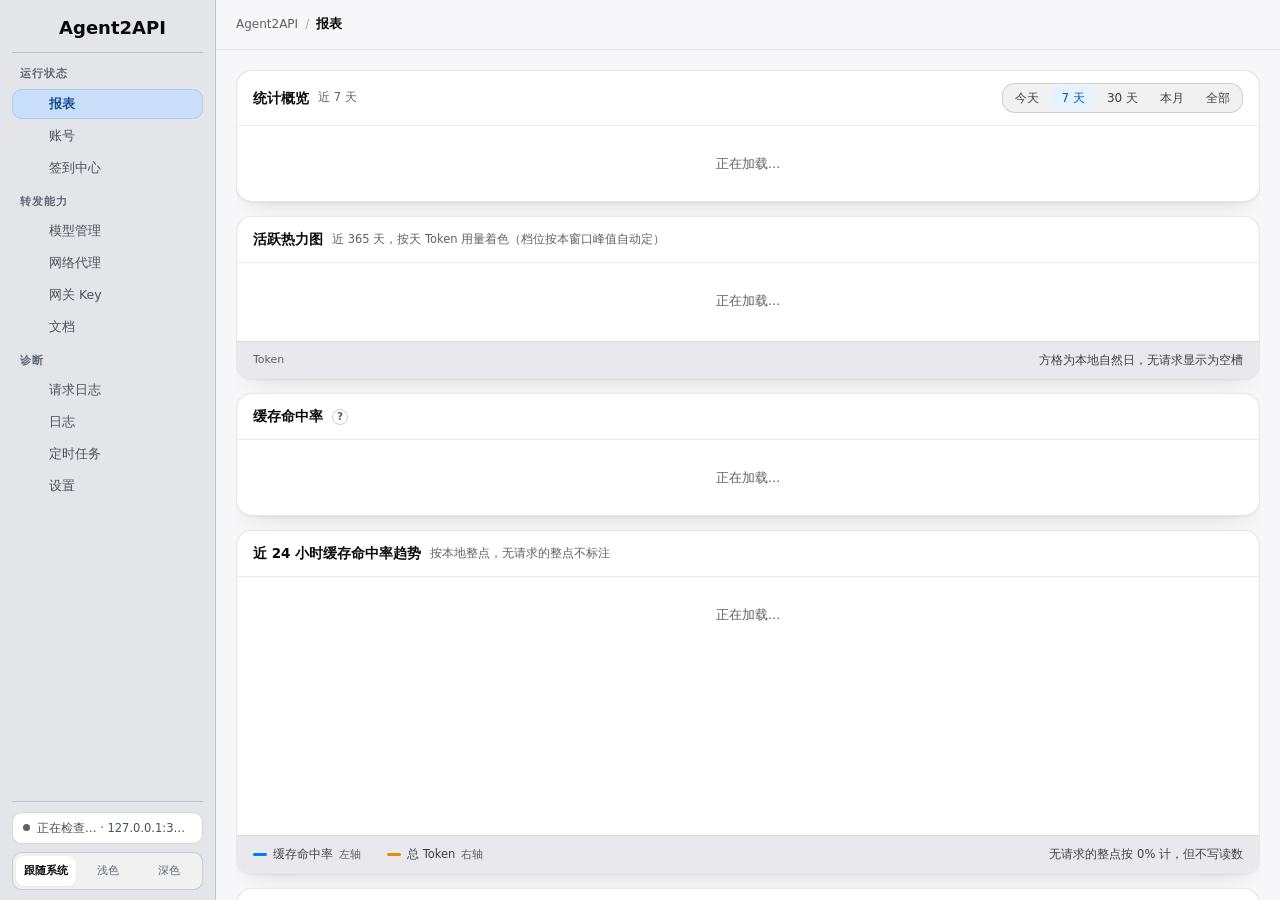
==== commit eec818e5: "chore(upstream): 跟进上游 v2.9.8，应用版本 2.9.8-1" ====
--- a/app/ui/index.html
+++ b/app/ui/index.html
@@ -34,6 +34,7 @@
   <link rel="stylesheet" href="css/page-gateway.css">
   <link rel="stylesheet" href="css/page-logs.css">
   <link rel="stylesheet" href="css/page-tasks.css">
+  <link rel="stylesheet" href="css/page-checkin.css">
   <link rel="stylesheet" href="css/page-requests.css">
   <link rel="stylesheet" href="css/page-settings.css">
   <!-- 更新日志（Markdown 正文 / 版本卡片 / 导航更新提示）：排在页面样式之后，
@@ -75,6 +76,13 @@
         <button class="nav-item active" data-page="overview" data-icon="overview"><span class="ico"></span><span class="label">报表</span></button>
         <button class="nav-item" data-page="accounts" data-icon="accounts"><span class="ico"></span><span class="label">账号</span></button>
 
+        <!-- 签到中心：每日签到（7 家提供商）、新手任务（Loomy 一次性）、活动福利
+             （CodeArts / ZCode）与自动签到设置的统一入口。整页由 React 岛渲染
+             （desktop-tauri/ui-islands/src/islands/checkin-page.tsx，随 islands/ui.js
+             一起加载），岛直接挂在这个 section 上。自动签到的设置卡从「定时任务」页
+             移到这里 —— 签到的执行、范围与历史从此只有这一个出处。 -->
+        <button class="nav-item" data-page="checkin" data-icon="checkin"><span class="ico"></span><span class="label">签到中心</span></button>
+
         <div class="nav-group-label">转发能力</div>
         <button class="nav-item" data-page="gateway" data-icon="gateway"><span class="ico"></span><span class="label">模型管理</span></button>
         <!-- 网络代理：出网出口的管理页（代理池 CRUD + 连通性测试 + Clash 出口引用）。
@@ -151,6 +159,15 @@
              列显隐 / 顺序仍由 wbColSettings.syncStaticHead 就地重排。 -->
         <section class="page" data-page="accounts"></section>
 
+        <!-- ─── 签到中心 ───
+             整页由 React 岛渲染（desktop-tauri/ui-islands/src/islands/checkin-page.tsx，
+             随 islands/ui.js 一起加载）。岛直接挂在这个 section 上、不套宿主 div。
+             数据入口是聚合快照 GET /api/checkin-center（分组与「今日已签」的判定
+             在后端，与批量签到同一对判据）；新手任务 / 活动福利的资格状态是
+             上游查询，页面拿到账号清单后按需惰性查询，快照本身零上游请求。
+             对外契约 window.wbCheckinPanel = { load }（app.js 切页时调）。 -->
+        <section class="page" data-page="checkin"></section>
+
         <!-- ─── 模型管理（内部标识仍是 gateway：localStorage 记忆与 CSS 选择器都依赖它）───
              整页由 React 岛渲染（desktop-tauri/ui-islands/src/islands/models-page.tsx，
              随 islands/ui.js 一起加载）。岛直接挂在这个 section 上、不套宿主 div ——
@@ -215,14 +232,13 @@
         </section>
 
         <!-- ─── 定时任务 ───
-             到点自动干活的任务集中在这里：自动签到（每天定点）+ 七条等间隔任务
-             （凭证自动维护 / 定时查询积分 / 模型目录刷新 / 软件版本检查 /
-             日志页自动刷新 / 请求日志自动刷新 / 报表自动刷新）。
-             两类走不同的接口（签到是「每天某时刻」，间隔型是「每 N 分钟 / 秒」），
-             但同属「定时」这一类，收在一页才好对照着调。
-             整个列表由 tasks-panel.js 渲染，这里只留容器。
-             排布（见 tasks-panel.js 的 cardsHtml 与 page-tasks.css 的 .task-grid）：
-             自动签到与凭证自动维护整行铺开，其余六条分两栏各三条 —— 左栏是后端
+             到点自动干活的任务集中在这里：七条等间隔任务（凭证自动维护 /
+             定时查询积分 / 模型目录刷新 / 软件版本检查 / 日志页自动刷新 /
+             请求日志自动刷新 / 报表自动刷新）。自动签到（每天定点）原也在这页，
+             已迁到「签到中心」—— 签到的执行、范围、历史与设置只有那一个出处。
+             整个列表由 tasks-panel（React 岛）渲染，这里只留容器。
+             排布（见 tasks-panel.tsx 与 page-tasks.css 的 .task-grid）：
+             凭证自动维护整行铺开，其余六条分两栏各三条 —— 左栏是后端
              任务（带「立即执行」），右栏是页面自动刷新（执行者是页面自己）。 -->
         <section class="page" data-page="tasks">
           <!-- 整页由 React 岛渲染（ui-islands/src/islands/tasks-panel.tsx，随
--- a/app/ui/css/tokens.css
+++ b/app/ui/css/tokens.css
@@ -117,11 +117,11 @@
      内容永远占不满；vw 相对整个窗口，于是窗口 ≤1280px 时内容占满、
      更宽时才收在这个值上并居中。
      值不要往 90vw 以上调：侧边栏吃掉约 13% 的窗口宽度后，92vw 在 3200px 以下
-     永远碰不到，限宽等于失效 —— 宽屏上各页直接铺到窗口边，只有账号页
-     （自带 1400px 限宽）还留着左右留白，看起来像两个版本。80vw 才是
+     永远碰不到，限宽等于失效 —— 宽屏上各页直接铺到窗口边，版心就没了。80vw 才是
      「各页都收在版心里、左右都有留白」的那个口径。
-     这个变量只描述内容区的限宽，全站所有页面（含账号页）一律用它，
-     不存在按页面的覆盖。 */
+     这个变量只描述内容区的限宽，全站所有页面一律用它，不存在按页面的覆盖
+     （账号页曾自带一条 max-width: 1400px，已删：它比那张表自身的下限还窄，
+     只换来「横滚条常驻 + 比别的页窄一截」，见 page-accounts.css）。 */
   --content-max: 80vw;
   --sb-w: 11px;          /* 滚动条宽度：表头对齐要靠它补偿 */
 }
--- a/app/ui/css/page-accounts.css
+++ b/app/ui/css/page-accounts.css
@@ -17,14 +17,19 @@
    两档规则也已删除。）
    ───────────────────────────────────────────── */
 
-/* ─── 页面限宽居中（超宽屏可读性）────────────────────────────
-   表格是「固定列 + 账号列吃剩余宽度」的结构：内容区一宽，多出来的宽度全部灌进
-   账号列，账号名与优先级之间隔着几百像素的空白，读起来像表格断成了两截。
-   限宽 1400px 居中后，超宽部分的留白落在页面外沿（版心两侧），而不是表格中间。 */
+/* ─── 页面宽度：跟随全站版心，账号页不再有自己的限宽 ──────────────
+   这里曾有一条 `max-width: 1400px`（居中），用意是「表格多出来的宽度全灌进账号列，
+   账号名与优先级之间隔着几百像素，读起来像断成两截；限宽后把留白挪到页面外沿」。
+   但账号列当时被列宽层钉着 300px（现已改回弹性，见 accounts-columns.ts 的
+   FLEX_COLUMNS）—— 那条限宽要防的事从未发生，代价却全付了：它比表格自身的下限
+   （固定列 1193 + 弹性列 300 + 滚动槽 11 = 1504）还窄，于是横滚条常驻、最右的
+   「操作 / ⋯」列被切掉一截；同时账号页比其它页窄一大截（2560 宽的窗口下
+   1400 vs 2048），同一个界面里看着像两个版本。
+
+   现在它跟着 layout.css 的 .content-inner（--content-max）走，与其它页同一基线；
+   超宽屏上多出来的宽度由账号列吸收 —— 这正是「只有它该参与伸缩」的原意。 */
 .page[data-page="accounts"] {
   width: 100%;
-  max-width: 1400px;
-  margin-inline: auto;
 }
 
 /* 表格容器：外层定宽，内部统一滚动 */
--- a/app/ui/css/page-accounts-providers.css
+++ b/app/ui/css/page-accounts-providers.css
@@ -61,7 +61,7 @@
   gap: 12px;
   /* 列表高度固定为五行的自然高度（卡片 84px × 5 + 间距 12 × 4 = 468px）：
      切换账号类型分段只换列表内容，弹窗高度恒定 —— 家数多的分段（预置 API
-     二十家，三列七行）在列表内滚动，而不是把整个弹窗撑高。三列下反代段八家
+     二十家，三列七行）在列表内滚动，而不是把整个弹窗撑高。三列下 Agent 段八家
      占三行、底下空两行 —— 「一行三个」+「高度恒定」下这空行避不开（各段家数
      不同，8 家在 5 行的画框里除不尽），换来的是预置段一眼能看十五家。
      改卡片内边距 / 字号 / logo 尺寸后这个值要跟着调（3 列 × 5 行放满即为准）。
@@ -73,7 +73,7 @@
      会把行高摊到容器高度上：自定义段只有一两行卡时，每张卡会被拉成两百多像素
      （行少 = 摊得多）。固定高度只是「高度上限的画框」，不是「必须填满」。 */
   align-content: start;
-  /* 滚动条槽常驻预留：预置 API 段有滚动条、反代段没有，不预留的话切换分段时
+  /* 滚动条槽常驻预留：预置 API 段有滚动条、Agent 段没有，不预留的话切换分段时
      卡片的宽度会跟着滚动条出现/消失跳一下（与账号页分组列表同一手法） */
   scrollbar-gutter: stable;
 }
@@ -288,6 +288,72 @@
 .field-row.stack > label { color: var(--text-2); font-size: 12.5px; }
 .field-row.stack textarea { width: 100%; min-height: 0; font-family: var(--font-mono); font-size: 11.5px; }
 
+/* ─── 添加账号弹窗：手机验证码登录（Loomy / AutoClaw 国内版）───
+   三行收完：手机号 + 内嵌发码按钮 / 验证码 + 备注名 / 提交 + 提示。
+   标签列沿用上面 .add-field 的口径（88px、右对齐、必填标星），控件的左边缘落在
+   同一条竖线上；差别只在这一段要在一行里放两个字段（.sms-pair）。
+
+   ── 为什么不用 .field-row（改造前就是它）──────────────────
+   .field-row 是「标签自然宽 + 控件吃剩余」的一行，写法本身没错，但组件库的 Input
+   带 w-full，flex-basis 取到 100% 就独占一行，flex-wrap 再把后面的按钮顶下去 ——
+   标签、输入框、按钮竖着排三层，六行里有五行是这么来的。这里换成定宽标签列的
+   网格，一行一件事。 */
+.sms-form { display: flex; flex-direction: column; gap: 12px; }
+.sms-field {
+  display: grid;
+  grid-template-columns: 88px minmax(0, 1fr);
+  align-items: center;
+  gap: 12px;
+}
+.sms-field > .lb {
+  display: flex;
+  align-items: center;
+  justify-content: flex-end;
+  gap: 3px;
+  color: var(--text-2);
+  font-size: 12.5px;
+  white-space: nowrap;
+}
+/* 必填只标一枚星号：两个字段的标签字数不同，再带「（必填）」会右对齐不齐 */
+.sms-field > .lb .req,
+.sms-pair .lb-inline .req { color: var(--danger); font-style: normal; font-weight: 700; }
+
+/* 一行两个短字段：6 位验证码 + 备注名。两者都是三字标签，凑一行正好把宽度用掉 */
+.sms-pair { display: flex; align-items: center; gap: 16px; min-width: 0; }
+.sms-pair > .lb-inline {
+  flex: 0 0 auto;
+  display: flex;
+  align-items: center;
+  gap: 3px;
+  color: var(--text-2);
+  font-size: 12.5px;
+  white-space: nowrap;
+}
+/* 子选择器不是为了好看：components.css 的 `input[type="text"] { flex: 1 1 auto }`
+   是 (0,1,1)，单写 .sms-code 是 (0,1,0)，压不过它 —— 那样验证码会被拉满整行。
+   等宽字是为了 6 个数字逐位对齐，瞟一眼就知道填了几位。 */
+.sms-pair > .sms-code {
+  flex: 0 0 118px;
+  width: 118px;
+  font-family: var(--font-mono);
+  letter-spacing: .06em;
+}
+.sms-pair > .sms-name { flex: 1 1 0; width: auto; min-width: 0; }
+
+/* 收尾行：主按钮与提示都落在控件列上（左边缘与上面几行的输入框对齐），
+   提示长到折行时按钮不会被推走 */
+.sms-foot {
+  display: flex;
+  align-items: center;
+  gap: 10px;
+  flex-wrap: wrap;
+  margin-left: 100px; /* 标签列 88 + 间距 12 */
+}
+.sms-foot .detail { min-width: 0; }
+/* 失败提示标红（引擎给的 isError，见 ui/sms-login.js 的 setHint）：
+   与成功提示拉开一眼可辨的差别，不必等 toast */
+.sms-hint.err { color: var(--danger); }
+
 /* 行内文字链接（「小浣熊客户端登录态文件」）：点了在弹窗里显示完整路径 */
 .raccoon-hint-link { color: var(--primary-fg); text-decoration: underline; text-decoration-style: dotted; text-underline-offset: 2px; }
 /* 自定义提供商管理弹窗的列表（.cp-*）曾在这里：那颗「自定义提供商」按钮与
--- a/app/ui/css/page-accounts-table.css
+++ b/app/ui/css/page-accounts-table.css
@@ -5,23 +5,31 @@
    仍复用原账号页样式；本文件只装表格独有的规则，排在两份共享样式之后引入。
 
    ── 列宽的分配原则（这些数字是逆推出来的，不是随手取的）──────
-   固定宽的列全部写死像素，「账号」列吃掉剩余宽度。理由：表格的价值在于纵向对齐，
+   固定宽的列全部写死像素，「账号」列吃剩余宽度。理由：表格的价值在于纵向对齐，
    让浏览器按内容自动分配会把同一列在不同行里挤出不同的宽（某一行的账号名一长，
    状态列就被推走）；而账号列是唯一内容长度不可控的（昵称 / uid / 邮箱），
-   只有它该参与伸缩。
-
-   预算：十个固定列合计 1145px
-   （47 + 132 + 132 + 186 + 56 + 80 + 148 + 80 + 84 + 200，逐列见下方声明）。
+   只有它该参与伸缩 —— 所以它是**唯一**的弹性列：本文件不写它的宽度，
+   accounts-columns.ts 也不给它 inline width（见那份文件的 FLEX_COLUMNS）。
+
+   预算：十个固定列合计 1193px
+   （47 + 132 + 132 + 186 + 56 + 80 + 148 + 80 + 132 + 200，逐列见下方声明）。
    默认窗口 1060px 时列表可用宽度约 791px，也就是说**默认窗口下这张表横向滚动**，
-   账号列拿到的是它的最小值而不是「剩余宽度」。这是有意的：
+   账号列被压到它的下限而不是「剩余宽度」。这是有意的：
    表格**不压缩列宽**（见下），宁可横滚也不把行内按钮折成两行、
    把优先级控件挤到点不准。拉宽窗口或拖窄某几列之后，账号列才开始吃剩余空间。
+
+   表格的宽度下限（也就是「它什么时候开始横滚」）由 accounts-columns.ts 的
+   tableMinWidth() 从当前可见列宽算出、写成表格的行内 min-width。**下面几轮改造
+   记录里那些「min-width 从 X 提到 Y」写的是当时手写在 CSS 里的那个常数的沿革**，
+   只作历史读：现在这个数不再手维护，加列或改默认列宽都不必再手算它
+   （手写的那一版曾长期漂在真实需求之下 —— 表里写着 1155，而账号列被钉着 300px，
+   表格真实需要 1493px，于是它没拦住任何东西）。
 
    **本次新增了代理列（156px）**，min-width 同步从 900 提到 1056（= 900 + 156）：
    这个值是「表格不能再窄」的底线，而它必须随列数走 —— 不动它的话，多出来的一列
    会按比例从**所有**列（含操作列那四颗按钮）身上扣，正是上面那条「宁可横滚」要
    避免的事。不需要这一列的用户可以在列设置里把代理列关掉，或把列拖窄
-   （列的显隐与顺序见 table-col-settings.js，宽度拖动见 accounts-columns.js）。
+   （列的显隐与顺序见 table-col-settings.tsx，宽度拖动见 accounts-columns.ts）。
 
    **本轮代理列 156 → 186**（格子从一枚 chip 改成下拉，选择器本身有固定开销：
    触发器左右内边距 + 箭头 + 间隔 ≈ 41px，见下方「代理列」一节）：固定列合计
@@ -62,20 +70,21 @@
        「这 1 亿是哪个套餐给的」。没有桶总额的家仍是那一行纯读数
        （「可用 4300 积分」这类文案长度不可控，按省略号收口、完整值在 title 里）。
 
-   最小窗口 820px 时（侧栏已收到 68px）可用宽度约 699px，按下面 1155px 的
-   最小宽度横向滚动约 426px。
+   最小窗口 820px 时（侧栏已收到 68px）可用宽度约 699px，而表格的下限是
+   1193 + 300（弹性列）= 1493px，于是横向滚动约 794px。
 
    注意：这份「预算说明」在历史上曾与 CSS 的实际数值漂移过（注释里写 92/106，
    CSS 里是 132/132）。改动任何一列的默认宽度时**同时**改三处：
-   这里的说明、下面的 .cell-* 声明、以及 accounts-columns.js 的 DEFAULTS ——
+   这里的说明、下面的 .cell-* 声明、以及 accounts-columns.ts 的 DEFAULTS ——
    三处不一致时用户拖动一次列宽就会把差异暴露成「表格跳一下」。 */
 
 .acct-table {
   width: 100%;
-  /* 「不能再窄」的底线：跟着固定列宽一起走（新增代理列 +156 时从 900 提到
-     1056，勾选列 +21 到 1077，代理列下拉化 +30 到 1107，余额列两行形态 +48
-     到 1155，见文件头的列宽预算）。低于它时表格横向滚动，而不是压缩各列 */
-  min-width: 1155px;
+  /* 「不能再窄」的底线**不在这里**：它由 accounts-columns.ts 的 tableMinWidth() 从
+     当前可见列的宽度算出来、写成表格的 inline min-width（弹性列按 FLEX_MIN_WIDTH
+     计）。原先这里是一条写死的 1155px，而弹性列同时被钉着 300px，于是表格真实需要
+     1493px、1155 永远碰不到 —— 它既没拦住任何东西，也没让任何人看出账号页那条
+     1400px 的限宽已经比表格的下限还窄。加列 / 改默认列宽时不必再手算这个数。 */
   border-collapse: separate;
   /* 列间距归零：border-collapse: separate 是给行首竖条留出绘制空间的
      （border-collapse: collapse 下单元格的定位上下文会被合并掉） */
@@ -191,7 +200,10 @@
    （改小会让「已签到」被省略号切掉，改大则白占账号列的宽度）。 */
 .cell-actions { width: 200px; }
 /* .cell-account 不写宽度：table-layout: fixed 下它会自动吃掉剩下的全部。
-   用户拖过的列由 accounts-columns.js 生成的 colgroup inline style 覆盖这里的默认值。 */
+   这一列是**唯一**的弹性列，宽度只能来自剩余空间 —— accounts-columns.ts 的 colgroup
+   同样不给它写默认宽度（FLEX_COLUMNS）；用户拖过之后才由那份文件写 inline width 定宽，
+   双击把手还原回弹性。曾经这里写着同一句话、而那份文件给账号列写了 300px，
+   两套口径矛盾的结果就是表格被钉成常数宽度、横滚条常驻（见文件头）。 */
 
 /* ─── 行状态 ─── */
 
--- a/app/ui/css/page-gateway.css
+++ b/app/ui/css/page-gateway.css
@@ -131,6 +131,13 @@
 .models-table td.empty { padding: 26px 8px; text-align: center; color: var(--text-3); }
 
 /* 列宽（合计 100%，table-layout: fixed 下按 colgroup 分配） */
+/* 选择列：一整列只有一枚复选框，给 3.5% 的窄档（46px 上下，照账号页勾选列的量级）；
+   多出的宽度从映射列（chips 有弹性）与操作列（按钮定宽、无长文案）各挪一点 ——
+   合计仍 100%，没有换行风险。 */
+.models-table .c-check { width: 3.5%; }
+/* 勾选列的表头 / 单元格都居中：一整列只有复选框，居中才与账号页勾选列同一观感
+   （数据行走列设置的 ta-center；th 上的 text-align 是全局 left，这里单独补） */
+.models-table th[data-col="check"] { text-align: center; }
 .models-table .c-model { width: 22%; }
 .models-table .c-rate { width: 6%; }
 .models-table .c-source { width: 7%; }
@@ -139,8 +146,8 @@
    文件头的列数取舍） */
 .models-table .c-budget { width: 11%; }
 .models-table .c-caps { width: 13%; }
-.models-table .c-alias { width: 29%; }
-.models-table .c-act { width: 12%; }
+.models-table .c-alias { width: 26%; }
+.models-table .c-act { width: 11.5%; }
 .keys-table .k-name { width: 22%; }
 .keys-table .k-key { width: 44%; }
 .keys-table .k-time { width: 16%; }
--- a/app/ui/css/page-tasks.css
+++ b/app/ui/css/page-tasks.css
@@ -44,30 +44,23 @@
   background: var(--surface-inset);
 }
 
-/* ── 后六条的两栏网格 ─────────────────────────────────────
-   前两条（自动签到 / 凭证自动维护）整行铺开，其余六条收进这里分两栏、每栏三条。
+/* ── 其余任务的两栏网格 ─────────────────────────────────────
+   第一条（凭证自动维护）整行铺开，其余任务收进这里分两栏。
 
-   **列优先**（`grid-auto-flow: column` + 三行）：顺序仍是从上到下的阅读顺序，
-   而三行两列的排法恰好把两类任务分开 —— 左栏是后端任务（定时查询积分 /
-   模型目录刷新 / 软件版本检查，都带「立即执行」），右栏是页面任务（三个页面
-   自动刷新，执行者是页面自己的定时器）。行优先会让两类在每行里交错，
-   那就看不出这条分栏想表达什么了。见 tasks-panel.js 的 `cardsHtml`。
+   **行优先**（默认 `grid-auto-flow: row`）：按阅读顺序从左到右逐行配对排满，
+   条数是奇数时最后一行只占一栏，也不会出现「右栏整列空着」的空洞
+   （曾经是列优先 + 三行，为的是把后端任务排左栏、页面任务排右栏；
+   「定时查询积分」与「软件版本检查」先后离开这页之后，那个对称已经不存在，
+   行优先是任何条数下都最满的排法）。
 
    行高 `auto` + 卡片被拉伸（grid 默认 stretch）让同一行的两栏等高，
    卡片高度参差时也还是齐的（列内动作区随 `.task-main` 的 `flex: 1` 落到卡片
-   底部，同一行的「每 N 分钟」因此横向对齐）。
-
-   条数将来若超过六条（后端加了新任务），会照三行一栏的规则多排出一栏，
-   顺序与对齐都仍然成立 —— 不是「六条硬编码」，三行只是这里的取整方式。
-   `grid-auto-columns` 是给那种情况兜底：没它的话第三栏按 `auto` 定宽，
-   内容一长就撑破卡片。 */
+   底部，同一行的「每 N 分钟」因此横向对齐）。 */
 .task-grid {
   flex: none;
   display: grid;
   grid-template-columns: repeat(2, minmax(0, 1fr));
-  grid-template-rows: repeat(3, auto);
-  grid-auto-flow: column;
-  grid-auto-columns: minmax(0, 1fr);
+  grid-auto-flow: row;
   gap: 10px;
 }
 
@@ -138,17 +131,6 @@
   font-variant-numeric: tabular-nums;
 }
 
-/* 签到提供商勾选行：与 .role-picks / .provider-pick 同一套「lead + check」观感，
-   但不套边框底色 —— 它是任务卡内部的一行控件，再做内嵌块会跟状态行挤成一团 */
-.task-providers {
-  display: flex;
-  align-items: center;
-  flex-wrap: wrap;
-  gap: 4px 15px;
-}
-
-.task-providers .lead { color: var(--text-3); font-size: 11.5px; }
-
 /* 右侧动作区：间隔输入 + 立即执行，纵向居中于卡片
    （align-items 用 center 而不是 flex-start：卡片高时按钮贴着顶端会显得散） */
 .task-actions {
@@ -186,14 +168,6 @@
   text-align: center;
 }
 
-/* 时刻输入（自动签到那条）：time 控件窄一点更好看，与数字框同宽 */
-.task-interval input[type="time"] {
-  flex: 0 0 auto;
-  width: 96px;
-  max-width: 96px;
-  font-variant-numeric: tabular-nums;
-}
-
 .task-interval-unit { color: var(--text-3); }
 
 /* 窄窗口：动作区折到说明下方整行铺开。
--- a/app/ui/css/page-checkin.css
+++ b/app/ui/css/page-checkin.css
@@ -0,0 +1,255 @@
+/* ─────────────────────────────────────────────
+   签到中心页（page-checkin.css）
+
+   结构对齐 prototype/checkin-center.html：顶部四张总览卡、左列三类签到任务
+   （每日签到 / 新手任务 / 活动福利）、右列自动签到设置与签到记录时间线。
+   页面骨架类名全部以 .ck- 前缀自持；控件（Button / Badge / Switch / Checkbox /
+   Input / Progress）来自组件库，不在这里画。
+   ───────────────────────────────────────────── */
+
+/* ── 总览卡条 ── */
+.ck-stats {
+  display: grid;
+  grid-template-columns: repeat(4, 1fr);
+  gap: 12px;
+  margin-bottom: 14px;
+}
+.ck-stat {
+  background: var(--surface);
+  border: 1px solid var(--border);
+  border-radius: var(--r-md);
+  box-shadow: var(--shadow-1);
+  padding: 13px 16px;
+  min-width: 0;
+}
+.ck-stat-label { font-size: 12px; color: var(--text-3); }
+.ck-stat-value {
+  font-size: 22px;
+  font-weight: 700;
+  margin-top: 4px;
+  font-variant-numeric: tabular-nums;
+  display: flex;
+  align-items: baseline;
+  gap: 4px;
+}
+.ck-stat-value small { font-size: 13px; font-weight: 500; color: var(--text-3); }
+.ck-stat-foot { margin-top: 4px; font-size: 12px; color: var(--text-3); }
+.ck-stat .ck-stat-bar { margin-top: 8px; }
+/* 无数据（还没读到快照）时的占位灰 */
+.ck-stat-value.ck-pending { color: var(--text-3); }
+
+/* ── 双栏：左列任务卡 + 右列设置与记录 ── */
+.ck-layout {
+  display: grid;
+  grid-template-columns: minmax(0, 1fr) 340px;
+  gap: 14px;
+  align-items: start;
+}
+.ck-main, .ck-side { min-width: 0; }
+.ck-main, .ck-side { display: grid; gap: 0; }
+/* .panel 自带 margin-bottom: 14px，双栏里用 grid gap 统一间距，抵掉面板自身的
+   margin（grid gap + margin 会叠成 28px 的行距，比其它页大出一倍） */
+.ck-main > .panel, .ck-side > .panel { margin-bottom: 0; }
+.ck-side > .panel + .panel { margin-top: 14px; }
+.ck-main > .panel + .panel { margin-top: 14px; }
+
+@media (max-width: 1080px) {
+  .ck-layout { grid-template-columns: 1fr; }
+  .ck-stats { grid-template-columns: repeat(2, 1fr); }
+  .ck-side { margin-top: 14px; }
+}
+
+/* ── 每日签到：提供商行 ── */
+.ck-prov-row { border-bottom: 1px solid var(--hairline); }
+.ck-prov-row:last-child { border-bottom: 0; }
+.ck-prov-main {
+  display: flex;
+  align-items: center;
+  gap: 12px;
+  padding: 11px 16px;
+  cursor: pointer;
+  user-select: none;
+}
+.ck-prov-main:hover { background: var(--row-hover); }
+.ck-prov-logo {
+  width: 30px;
+  height: 30px;
+  border-radius: 9px;
+  flex: none;
+  display: grid;
+  place-items: center;
+  font-size: 12px;
+  font-weight: 700;
+  color: #fff;
+  background: var(--control-bg);
+  color: var(--text-2);
+  overflow: hidden;
+}
+.ck-prov-logo img { width: 100%; height: 100%; object-fit: contain; }
+.ck-prov-info { flex: 1; min-width: 0; }
+.ck-prov-name {
+  font-weight: 600;
+  font-size: 13.5px;
+  display: flex;
+  align-items: center;
+  gap: 6px;
+  flex-wrap: wrap;
+}
+.ck-prov-desc { font-size: 12px; color: var(--text-3); margin-top: 2px; }
+.ck-prov-right { display: flex; align-items: center; gap: 10px; flex: none; }
+.ck-prov-count { font-size: 12.5px; color: var(--text-2); font-variant-numeric: tabular-nums; }
+.ck-chev { color: var(--text-3); transition: transform 0.15s; flex: none; }
+.ck-prov-row.open .ck-chev { transform: rotate(90deg); }
+.ck-prov-detail { display: none; padding: 2px 16px 12px 58px; }
+.ck-prov-row.open .ck-prov-detail { display: block; }
+/* 范围外账号的折叠说明（每日签到卡底部） */
+.ck-fold-note {
+  padding: 9px 16px;
+  font-size: 12px;
+  color: var(--text-3);
+  background: var(--surface-2);
+  border-top: 1px solid var(--hairline);
+  line-height: 1.7;
+}
+
+/* ── 账号明细表（展开区里的小表，非整页大表）── */
+.ck-table {
+  width: 100%;
+  border-collapse: collapse;
+  font-size: 12.5px;
+  background: var(--surface-inset);
+  border-radius: var(--r-xs);
+  overflow: hidden;
+}
+.ck-table th {
+  text-align: left;
+  font-weight: 500;
+  color: var(--text-3);
+  padding: 7px 12px;
+  border-bottom: 1px solid var(--border);
+  font-size: 11.5px;
+  white-space: nowrap;
+}
+.ck-table td {
+  padding: 7px 12px;
+  border-bottom: 1px solid var(--hairline);
+  font-variant-numeric: tabular-nums;
+}
+.ck-table tr:last-child td { border-bottom: 0; }
+
+/* ── 任务行（新手任务清单 / KukuAI 每日子任务共用）── */
+.ck-task-line { display: flex; align-items: center; gap: 8px; padding: 5px 0; font-size: 13px; }
+.ck-task-tick {
+  width: 16px;
+  height: 16px;
+  border-radius: 50%;
+  flex: none;
+  display: grid;
+  place-items: center;
+  font-size: 10px;
+}
+.ck-task-tick.done { background: var(--ok-soft); color: var(--ok); border: 1px solid var(--ok-bd); }
+.ck-task-tick.todo { border: 1.5px dashed var(--border-strong); color: transparent; }
+.ck-task-pts { font-size: 12px; color: var(--text-3); font-variant-numeric: tabular-nums; }
+.ck-task-st { margin-left: auto; }
+.ck-task-st .ck-task-btn { margin-left: 8px; }
+.ck-group-label { margin: 10px 0 4px; font-size: 12px; color: var(--text-3); }
+
+/* ── 活动福利行（CodeArts / ZCode）── */
+.ck-welfare-row {
+  display: flex;
+  align-items: center;
+  gap: 12px;
+  padding: 12px 16px;
+  border-bottom: 1px solid var(--hairline);
+}
+.ck-welfare-row:last-child { border-bottom: 0; }
+
+/* ── 自动签到设置卡 ── */
+.ck-set-line {
+  display: flex;
+  align-items: center;
+  gap: 10px;
+  padding: 9px 0;
+  border-bottom: 1px solid var(--hairline);
+  font-size: 13px;
+}
+.ck-set-line:last-child { border-bottom: 0; }
+.ck-set-k { color: var(--text-2); flex: none; width: 58px; }
+.ck-set-v { flex: 1; min-width: 0; }
+.ck-range { display: flex; flex-wrap: wrap; gap: 6px; }
+.ck-note {
+  margin-top: 10px;
+  padding: 8px 12px;
+  border-radius: var(--r-xs);
+  background: var(--surface-inset);
+  font-size: 12px;
+  color: var(--text-3);
+  line-height: 1.7;
+}
+
+/* ── 最近签到记录时间线 ── */
+.ck-tl { padding: 4px 16px 12px; }
+.ck-tl-item { position: relative; padding: 0 0 14px 20px; }
+.ck-tl-item::before {
+  content: "";
+  position: absolute;
+  left: 5px;
+  top: 6px;
+  width: 7px;
+  height: 7px;
+  border-radius: 50%;
+  background: var(--primary);
+}
+.ck-tl-item.ok::before { background: var(--ok); }
+.ck-tl-item.err::before { background: var(--danger); }
+.ck-tl-item:not(:last-child)::after {
+  content: "";
+  position: absolute;
+  left: 8px;
+  top: 16px;
+  bottom: 2px;
+  width: 1px;
+  background: var(--hairline);
+}
+.ck-tl-head {
+  font-size: 12.5px;
+  color: var(--text-2);
+  display: flex;
+  gap: 8px;
+  align-items: baseline;
+  flex-wrap: wrap;
+}
+.ck-tl-why {
+  font-size: 11px;
+  color: var(--text-3);
+  border: 1px solid var(--border);
+  border-radius: 999px;
+  padding: 1px 7px;
+  white-space: nowrap;
+}
+.ck-tl-sub { font-size: 12px; color: var(--text-3); margin-top: 3px; line-height: 1.6; }
+.ck-tl-sub .fail { color: var(--danger); }
+.ck-tl-empty { padding: 10px 16px 14px; font-size: 12.5px; color: var(--text-3); }
+
+/* ── 空态 / 加载态（整页级）── */
+.ck-loading {
+  padding: 40px 0;
+  display: grid;
+  place-items: center;
+  gap: 10px;
+  color: var(--text-3);
+  font-size: 13px;
+}
+.ck-page-error {
+  margin-bottom: 14px;
+  padding: 10px 16px;
+  border: 1px solid var(--danger-bd);
+  background: var(--danger-soft);
+  color: var(--danger);
+  border-radius: var(--r-sm);
+  font-size: 13px;
+  display: flex;
+  align-items: center;
+  gap: 10px;
+}
--- a/app/ui/css/page-requests.css
+++ b/app/ui/css/page-requests.css
@@ -506,8 +506,16 @@
 /* 标签自身：沿用 .badge / .tag 的既有形制（尺寸与状态列那两枚一致），
    只补一个「可以悬停看详情」的指针语义与交互反馈 ——
    它是一颗真按钮（见 requests-panel.js 的 retryCell），所以要清掉按钮的
-   默认底色与内边距，让它看起来仍是徽章而不是一颗小按钮。 */
+   默认底色与内边距，让它看起来仍是徽章而不是一颗小按钮。
+
+   `height: auto` 不是可有可无的一行：components.css 里那条无分层的
+   `button { height: 30px }` 会**漏进组件库的徽章**——组件库的 tag 档只声明
+   `min-h-[19px]`（最小值压不住一个写死的 height），于是这两枚标签一直是 30px，
+   比状态列的「200」、模型表的「来源」都高一截，同列再放一枚 19px 的标签（如
+   「测试」）就变成两种高度并排。类选择器（0,1,0）胜过 `button`（0,0,1），
+   清掉高度把裁定权交回 min-height，三处标签才是同一个尺寸。 */
 .req-hover-tag {
+  height: auto;
   padding: 0 6px;
   border: 0;
   cursor: help;
--- a/app/ui/islands/ui.css
+++ b/app/ui/islands/ui.css
@@ -1 +1 @@
-@layer properties{@supports (((-webkit-hyphens:none)) and (not (margin-trim:inline))) or ((-moz-orient:inline) and (not (color:rgb(from red r g b)))){:root,:host{--shimmer-angle:20deg}*,:before,:after,::backdrop{--tw-translate-x:0;--tw-translate-y:0;--tw-translate-z:0;--tw-rotate-x:initial;--tw-rotate-y:initial;--tw-rotate-z:initial;--tw-skew-x:initial;--tw-skew-y:initial;--tw-border-style:solid;--tw-leading:initial;--tw-font-weight:initial;--tw-tracking:initial;--tw-ordinal:initial;--tw-slashed-zero:initial;--tw-numeric-figure:initial;--tw-numeric-spacing:initial;--tw-numeric-fraction:initial;--tw-shadow:0 0 #0000;--tw-shadow-color:initial;--tw-shadow-alpha:100%;--tw-inset-shadow:0 0 #0000;--tw-inset-shadow-color:initial;--tw-inset-shadow-alpha:100%;--tw-ring-color:initial;--tw-ring-shadow:0 0 #0000;--tw-inset-ring-color:initial;--tw-inset-ring-shadow:0 0 #0000;--tw-ring-inset:initial;--tw-ring-offset-width:0px;--tw-ring-offset-color:#fff;--tw-ring-offset-shadow:0 0 #0000;--tw-outline-style:solid;--tw-blur:initial;--tw-brightness:initial;--tw-contrast:initial;--tw-grayscale:initial;--tw-hue-rotate:initial;--tw-invert:initial;--tw-opacity:initial;--tw-saturate:initial;--tw-sepia:initial;--tw-drop-shadow:initial;--tw-drop-shadow-color:initial;--tw-drop-shadow-alpha:100%;--tw-drop-shadow-size:initial;--tw-backdrop-blur:initial;--tw-backdrop-brightness:initial;--tw-backdrop-contrast:initial;--tw-backdrop-grayscale:initial;--tw-backdrop-hue-rotate:initial;--tw-backdrop-invert:initial;--tw-backdrop-opacity:initial;--tw-backdrop-saturate:initial;--tw-backdrop-sepia:initial;--tw-duration:initial;--tw-ease:initial;--tw-animation-delay:0s;--tw-animation-direction:normal;--tw-animation-duration:initial;--tw-animation-fill-mode:none;--tw-animation-iteration-count:1;--tw-enter-blur:0;--tw-enter-opacity:1;--tw-enter-rotate:0;--tw-enter-scale:1;--tw-enter-translate-x:0;--tw-enter-translate-y:0;--tw-exit-blur:0;--tw-exit-opacity:1;--tw-exit-rotate:0;--tw-exit-scale:1;--tw-exit-translate-x:0;--tw-exit-translate-y:0;--scroll-fade-t:0px;--scroll-fade-b:0px;--scroll-fade-s:0px;--scroll-fade-e:0px;--scroll-fade-mask:initial;--shimmer-image:initial;--shimmer-text-fill:initial}}}@layer theme{:root,:host{--spacing:.25rem;--text-xs:.75rem;--text-xs--line-height:calc(1 / .75);--text-sm:.875rem;--text-sm--line-height:calc(1.25 / .875);--font-weight-normal:400;--font-weight-medium:500;--font-weight-semibold:600;--font-weight-bold:700;--tracking-normal:0em;--ease-out:cubic-bezier(0, 0, .2, 1);--ease-in-out:cubic-bezier(.4, 0, .2, 1);--animate-spin:spin 1s linear infinite;--animate-pulse:pulse 2s cubic-bezier(.4, 0, .6, 1) infinite;--default-transition-duration:.15s;--default-transition-timing-function:cubic-bezier(.4, 0, .2, 1);--shadow-1:var(--ui-shadow-1);--shadow-3:var(--ui-shadow-3)}}@layer base{*,:before,:after{box-sizing:border-box}button:not(:disabled),[role=button]:not(:disabled){cursor:pointer}}@layer components;@layer utilities{.pointer-events-none{pointer-events:none!important}.visible{visibility:visible!important}.sr-only{clip-path:inset(50%)!important;white-space:nowrap!important;border-width:0!important;width:1px!important;height:1px!important;margin:-1px!important;padding:0!important;position:absolute!important;overflow:hidden!important}.absolute{position:absolute!important}.fixed{position:fixed!important}.relative{position:relative!important}.sticky{position:sticky!important}.inset-0{inset:0!important}.top-0{top:0!important}.top-0\.5{top:calc(var(--spacing) * .5)!important}.top-1\/2{top:50%!important}.top-3{top:calc(var(--spacing) * 3)!important}.right-3{right:calc(var(--spacing) * 3)!important}.bottom-0\.5{bottom:calc(var(--spacing) * .5)!important}.left-0{left:0!important}.left-1\/2{left:50%!important}.isolate{isolation:isolate!important}.z-30{z-index:30!important}.z-35{z-index:35!important}.z-40{z-index:40!important}.z-\[1\]{z-index:1!important}.z-\[2\]{z-index:2!important}.z-\[35\]{z-index:35!important}.z-\[38\]{z-index:38!important}.order-first{order:-9999!important}.order-last{order:9999!important}.col-start-1{grid-column-start:1!important}.col-start-2{grid-column-start:2!important}.row-span-2{grid-row:span 2/span 2!important}.row-start-1{grid-row-start:1!important}.container{width:100%!important}@media(min-width:40rem){.container{max-width:40rem!important}}@media(min-width:48rem){.container{max-width:48rem!important}}@media(min-width:64rem){.container{max-width:64rem!important}}@media(min-width:80rem){.container{max-width:80rem!important}}@media(min-width:96rem){.container{max-width:96rem!important}}.m-0{margin:0!important}.my-1{margin-block:var(--spacing)!important}.mt-0\.5{margin-top:calc(var(--spacing) * .5)!important}.mt-1\.5{margin-top:calc(var(--spacing) * 1.5)!important}.mt-2{margin-top:calc(var(--spacing) * 2)!important}.mt-2\.5{margin-top:calc(var(--spacing) * 2.5)!important}.mt-3{margin-top:calc(var(--spacing) * 3)!important}.mt-3\.5{margin-top:calc(var(--spacing) * 3.5)!important}.mt-4{margin-top:calc(var(--spacing) * 4)!important}.mt-\[22px\]{margin-top:22px!important}.mr-1{margin-right:var(--spacing)!important}.mr-auto{margin-right:auto!important}.mb-1{margin-bottom:var(--spacing)!important}.mb-1\.5{margin-bottom:calc(var(--spacing) * 1.5)!important}.mb-2{margin-bottom:calc(var(--spacing) * 2)!important}.mb-\[5px\]{margin-bottom:5px!important}.mb-\[18px\]{margin-bottom:18px!important}.mb-\[26px\]{margin-bottom:26px!important}.ml-2{margin-left:calc(var(--spacing) * 2)!important}.ml-2\.5{margin-left:calc(var(--spacing) * 2.5)!important}.ml-auto{margin-left:auto!important}.block{display:block!important}.contents{display:contents!important}.flex{display:flex!important}.grid{display:grid!important}.hidden{display:none!important}.inline{display:inline!important}.inline-flex{display:inline-flex!important}.table{display:table!important}.table-caption{display:table-caption!important}.table-cell{display:table-cell!important}.table-row{display:table-row!important}.size-1\.5{width:calc(var(--spacing) * 1.5)!important;height:calc(var(--spacing) * 1.5)!important}.size-2{width:calc(var(--spacing) * 2)!important;height:calc(var(--spacing) * 2)!important}.size-2\.5{width:calc(var(--spacing) * 2.5)!important;height:calc(var(--spacing) * 2.5)!important}.size-3{width:calc(var(--spacing) * 3)!important;height:calc(var(--spacing) * 3)!important}.size-3\.5{width:calc(var(--spacing) * 3.5)!important;height:calc(var(--spacing) * 3.5)!important}.size-4{width:calc(var(--spacing) * 4)!important;height:calc(var(--spacing) * 4)!important}.size-6{width:calc(var(--spacing) * 6)!important;height:calc(var(--spacing) * 6)!important}.size-8{width:calc(var(--spacing) * 8)!important;height:calc(var(--spacing) * 8)!important}.size-9{width:calc(var(--spacing) * 9)!important;height:calc(var(--spacing) * 9)!important}.size-\[5px\]{width:5px!important;height:5px!important}.size-\[10px\]{width:10px!important;height:10px!important}.size-\[17px\]{width:17px!important;height:17px!important}.size-\[21px\]{width:21px!important;height:21px!important}.size-\[52px\]{width:52px!important;height:52px!important}.h-1\.5{height:calc(var(--spacing) * 1.5)!important}.h-4{height:calc(var(--spacing) * 4)!important}.h-6{height:calc(var(--spacing) * 6)!important}.h-8{height:calc(var(--spacing) * 8)!important}.h-9{height:calc(var(--spacing) * 9)!important}.h-\[14px\]{height:14px!important}.h-\[21px\]{height:21px!important}.h-\[26px\]{height:26px!important}.h-\[30px\]{height:30px!important}.h-auto{height:auto!important}.h-full{height:100%!important}.h-px{height:1px!important}.max-h-80{max-height:calc(var(--spacing) * 80)!important}.max-h-\[46vh\]{max-height:46vh!important}.max-h-\[260px\]{max-height:260px!important}.max-h-\[280px\]{max-height:280px!important}.max-h-\[calc\(100vh-48px\)\]{max-height:calc(100vh - 48px)!important}.max-h-\[min\(48vh\,460px\)\]{max-height:min(48vh,460px)!important}.max-h-\[min\(70vh\,560px\)\]{max-height:min(70vh,560px)!important}.max-h-\[min\(360px\,60vh\)\]{max-height:min(360px,60vh)!important}.min-h-0{min-height:0!important}.min-h-5{min-height:calc(var(--spacing) * 5)!important}.min-h-7{min-height:calc(var(--spacing) * 7)!important}.min-h-26{min-height:calc(var(--spacing) * 26)!important}.min-h-\[18px\]{min-height:18px!important}.min-h-\[19px\]{min-height:19px!important}.min-h-\[21px\]{min-height:21px!important}.min-h-\[64px\]{min-height:64px!important}.min-h-\[200px\]{min-height:200px!important}.min-h-\[320px\]{min-height:320px!important}.w-6{width:calc(var(--spacing) * 6)!important}.w-9{width:calc(var(--spacing) * 9)!important}.w-\[7\%\]{width:7%!important}.w-\[8\%\]{width:8%!important}.w-\[9\%\]{width:9%!important}.w-\[10\%\]{width:10%!important}.w-\[15\%\]{width:15%!important}.w-\[17\%\]{width:17%!important}.w-\[18\%\]{width:18%!important}.w-\[19\%\]{width:19%!important}.w-\[20\%\]{width:20%!important}.w-\[24\%\]{width:24%!important}.w-\[25\%\]{width:25%!important}.w-\[26px\]{width:26px!important}.w-\[30px\]{width:30px!important}.w-\[36px\]{width:36px!important}.w-\[52px\]{width:52px!important}.w-\[74\%\]{width:74%!important}.w-\[74px\]{width:74px!important}.w-\[76px\]{width:76px!important}.w-\[86px\]{width:86px!important}.w-\[92px\]{width:92px!important}.w-\[96px\]{width:96px!important}.w-\[140px\]{width:140px!important}.w-\[172px\]{width:172px!important}.w-\[240px\]{width:240px!important}.w-\[336px\]{width:336px!important}.w-\[max\(var\(--anchor-width\)\,220px\)\]{width:max(var(--anchor-width),220px)!important}.w-\[min\(400px\,100\%\)\]{width:min(400px,100%)!important}.w-\[min\(440px\,calc\(100vw-48px\)\)\]{width:min(440px,100vw - 48px)!important}.w-\[min\(460px\,calc\(100vw-48px\)\)\]{width:min(460px,100vw - 48px)!important}.w-\[min\(552px\,calc\(100vw-48px\)\)\]{width:min(552px,100vw - 48px)!important}.w-\[min\(620px\,calc\(100vw-48px\)\)\]{width:min(620px,100vw - 48px)!important}.w-\[min\(880px\,calc\(100vw-48px\)\)\]{width:min(880px,100vw - 48px)!important}.w-\[min\(920px\,calc\(100vw-48px\)\)\]{width:min(920px,100vw - 48px)!important}.w-auto{width:auto!important}.w-fit{width:fit-content!important}.w-full{width:100%!important}.max-w-\[74px\]{max-width:74px!important}.max-w-\[92px\]{max-width:92px!important}.max-w-\[96px\]{max-width:96px!important}.max-w-\[110px\]{max-width:110px!important}.max-w-\[130px\]{max-width:130px!important}.max-w-\[200px\]{max-width:200px!important}.max-w-\[260px\]{max-width:260px!important}.max-w-\[288px\]{max-width:288px!important}.max-w-\[340px\]{max-width:340px!important}.max-w-\[560px\]{max-width:560px!important}.max-w-full{max-width:100%!important}.min-w-0{min-width:0!important}.min-w-4{min-width:calc(var(--spacing) * 4)!important}.min-w-\[110px\]{min-width:110px!important}.min-w-\[120px\]{min-width:120px!important}.min-w-\[130px\]{min-width:130px!important}.min-w-\[140px\]{min-width:140px!important}.min-w-\[180px\]{min-width:180px!important}.min-w-\[220px\]{min-width:220px!important}.min-w-\[260px\]{min-width:260px!important}.min-w-\[var\(--anchor-width\)\]{min-width:var(--anchor-width)!important}.flex-1{flex:1!important}.flex-\[1_1_200px\]{flex:200px!important}.flex-auto{flex:auto!important}.flex-none{flex:none!important}.shrink-0{flex-shrink:0!important}.table-fixed{table-layout:fixed!important}.caption-bottom{caption-side:bottom!important}.border-collapse{border-collapse:collapse!important}.-translate-x-1\/2{--tw-translate-x: -50% !important;translate:var(--tw-translate-x) var(--tw-translate-y)!important}.translate-x-0\.5{--tw-translate-x:calc(var(--spacing) * .5)!important;translate:var(--tw-translate-x) var(--tw-translate-y)!important}.-translate-y-1\/2{--tw-translate-y: -50% !important;translate:var(--tw-translate-x) var(--tw-translate-y)!important}.rotate-45{rotate:45deg!important}.transform{transform:var(--tw-rotate-x,) var(--tw-rotate-y,) var(--tw-rotate-z,) var(--tw-skew-x,) var(--tw-skew-y,)!important}.animate-pulse{animation:var(--animate-pulse)!important}.animate-spin{animation:var(--animate-spin)!important}.cursor-grab{cursor:grab!important}.cursor-pointer{cursor:pointer!important}.cursor-text{cursor:text!important}.resize{resize:both!important}.resize-none{resize:none!important}.resize-y{resize:vertical!important}.grid-cols-\[1fr_24px_1fr\]{grid-template-columns:1fr 24px 1fr!important}.grid-cols-\[14px_minmax\(0\,1fr\)\]{grid-template-columns:14px minmax(0,1fr)!important}.grid-cols-\[18px_minmax\(78px\,1fr\)_44px_minmax\(106px\,auto\)\]{grid-template-columns:18px minmax(78px,1fr) 44px minmax(106px,auto)!important}.grid-cols-\[auto_minmax\(0\,1fr\)\]{grid-template-columns:auto minmax(0,1fr)!important}.flex-col{flex-direction:column!important}.flex-row{flex-direction:row!important}.flex-wrap{flex-wrap:wrap!important}.place-content-center{place-content:center!important}.items-baseline{align-items:baseline!important}.items-center{align-items:center!important}.items-end{align-items:flex-end!important}.justify-between{justify-content:space-between!important}.justify-center{justify-content:center!important}.justify-start{justify-content:flex-start!important}.gap-0\.5{gap:calc(var(--spacing) * .5)!important}.gap-1{gap:var(--spacing)!important}.gap-1\.5{gap:calc(var(--spacing) * 1.5)!important}.gap-2{gap:calc(var(--spacing) * 2)!important}.gap-2\.5{gap:calc(var(--spacing) * 2.5)!important}.gap-3{gap:calc(var(--spacing) * 3)!important}.gap-3\.5{gap:calc(var(--spacing) * 3.5)!important}.gap-4{gap:calc(var(--spacing) * 4)!important}.gap-5{gap:calc(var(--spacing) * 5)!important}.gap-\[5px\]{gap:5px!important}.gap-\[6px\]{gap:6px!important}.gap-\[7px\]{gap:7px!important}.gap-x-2\.5{column-gap:calc(var(--spacing) * 2.5)!important}.gap-y-0\.5{row-gap:calc(var(--spacing) * .5)!important}.self-center{align-self:center!important}.self-start{align-self:flex-start!important}.justify-self-center{justify-self:center!important}.truncate{text-overflow:ellipsis!important;white-space:nowrap!important;overflow:hidden!important}.overflow-auto{overflow:auto!important}.overflow-hidden{overflow:hidden!important}.overflow-x-hidden{overflow-x:hidden!important}.overflow-y-auto{overflow-y:auto!important}.overflow-y-hidden{overflow-y:hidden!important}.overscroll-contain{overscroll-behavior:contain!important}.rounded{border-radius:.25rem!important}.rounded-\[1px\]{border-radius:1px!important}.rounded-\[3px\]{border-radius:3px!important}.rounded-\[12px\]{border-radius:12px!important}.rounded-\[inherit\]{border-radius:inherit!important}.rounded-\[var\(--r-xs\)\]{border-radius:var(--r-xs)!important}.rounded-full{border-radius:3.40282e38px!important}.rounded-lg{border-radius:var(--ui-radius)!important}.rounded-md{border-radius:calc(var(--ui-radius) * .8)!important}.rounded-none{border-radius:0!important}.rounded-pill{border-radius:999px!important}.rounded-sm{border-radius:calc(var(--ui-radius) * .6)!important}.rounded-xs{border-radius:calc(var(--ui-radius) * .5)!important}.border{border-style:var(--tw-border-style)!important;border-width:1px!important}.border-0{border-style:var(--tw-border-style)!important;border-width:0!important}.border-t{border-top-style:var(--tw-border-style)!important;border-top-width:1px!important}.border-b{border-bottom-style:var(--tw-border-style)!important;border-bottom-width:1px!important}.border-l-2{border-left-style:var(--tw-border-style)!important;border-left-width:2px!important}.border-dashed{--tw-border-style:dashed!important;border-style:dashed!important}.border-border{border-color:var(--ui-border)!important}.border-border-strong{border-color:var(--ui-border-strong)!important}.border-cn-bd{border-color:var(--ui-cn-bd)!important}.border-control-border{border-color:var(--ui-control-border)!important}.border-destructive-bd{border-color:var(--ui-destructive-bd)!important}.border-hairline{border-color:var(--ui-hairline)!important}.border-info-bd{border-color:var(--ui-info-bd)!important}.border-intl-bd{border-color:var(--ui-intl-bd)!important}.border-primary{border-color:var(--ui-primary)!important}.border-primary-bd{border-color:var(--ui-primary-bd)!important}.border-sensitive-bd{border-color:var(--ui-sensitive-bd)!important}.border-success-bd{border-color:var(--ui-success-bd)!important}.border-transparent{border-color:#0000!important}.border-warning-bd{border-color:var(--ui-warning-bd)!important}.bg-border-strong{background-color:var(--ui-border-strong)!important}.bg-card{background-color:var(--ui-card)!important}.bg-cn-soft{background-color:var(--ui-cn-soft)!important}.bg-control{background-color:var(--ui-control-bg)!important}.bg-current{background-color:currentColor!important}.bg-destructive-soft{background-color:var(--ui-destructive-soft)!important}.bg-hairline{background-color:var(--ui-hairline)!important}.bg-info-soft{background-color:var(--ui-info-soft)!important}.bg-intl-soft{background-color:var(--ui-intl-soft)!important}.bg-mask{background-color:var(--ui-mask)!important}.bg-primary{background-color:var(--ui-primary)!important}.bg-primary-foreground{background-color:var(--ui-primary-foreground)!important}.bg-primary-on{background-color:var(--ui-primary-on)!important}.bg-primary-soft{background-color:var(--ui-primary-soft)!important}.bg-raised{background-color:var(--ui-raised)!important}.bg-secondary{background-color:var(--ui-secondary)!important}.bg-sensitive-soft{background-color:var(--ui-sensitive-soft)!important}.bg-skeleton-base{background-color:var(--ui-skeleton-base)!important}.bg-success-soft{background-color:var(--ui-success-soft)!important}.bg-surface{background-color:var(--ui-surface)!important}.bg-surface-2{background-color:var(--ui-surface-2)!important}.bg-surface-3{background-color:var(--ui-surface-3)!important}.bg-surface-inset{background-color:var(--ui-surface-inset)!important}.bg-transparent{background-color:#0000!important}.bg-warning-soft{background-color:var(--ui-warning-soft)!important}.p-0{padding:0!important}.p-0\.5{padding:calc(var(--spacing) * .5)!important}.p-1\.5{padding:calc(var(--spacing) * 1.5)!important}.p-3\.5{padding:calc(var(--spacing) * 3.5)!important}.p-\[5px\]{padding:5px!important}.p-\[10px_12px\]{padding:10px 12px!important}.p-\[36px_34px_30px\]{padding:36px 34px 30px!important}.px-0{padding-inline:0!important}.px-1{padding-inline:var(--spacing)!important}.px-1\.5{padding-inline:calc(var(--spacing) * 1.5)!important}.px-2{padding-inline:calc(var(--spacing) * 2)!important}.px-2\.5{padding-inline:calc(var(--spacing) * 2.5)!important}.px-3{padding-inline:calc(var(--spacing) * 3)!important}.px-3\.5{padding-inline:calc(var(--spacing) * 3.5)!important}.px-4{padding-inline:calc(var(--spacing) * 4)!important}.px-5{padding-inline:calc(var(--spacing) * 5)!important}.px-\[5px\]{padding-inline:5px!important}.px-\[9px\]{padding-inline:9px!important}.py-0{padding-block:0!important}.py-1{padding-block:var(--spacing)!important}.py-1\.5{padding-block:calc(var(--spacing) * 1.5)!important}.py-2{padding-block:calc(var(--spacing) * 2)!important}.py-2\.5{padding-block:calc(var(--spacing) * 2.5)!important}.py-3{padding-block:calc(var(--spacing) * 3)!important}.py-6{padding-block:calc(var(--spacing) * 6)!important}.py-\[5px\]{padding-block:5px!important}.py-\[7px\]{padding-block:7px!important}.py-\[13px\]{padding-block:13px!important}.py-\[15px\]{padding-block:15px!important}.py-\[18px\]{padding-block:18px!important}.py-\[26px\]{padding-block:26px!important}.py-px{padding-block:1px!important}.pt-2{padding-top:calc(var(--spacing) * 2)!important}.pt-\[9px\]{padding-top:9px!important}.pr-1\.5{padding-right:calc(var(--spacing) * 1.5)!important}.pr-10{padding-right:calc(var(--spacing) * 10)!important}.pr-\[9px\]{padding-right:9px!important}.pb-1\.5{padding-bottom:calc(var(--spacing) * 1.5)!important}.pb-2{padding-bottom:calc(var(--spacing) * 2)!important}.pb-2\.5{padding-bottom:calc(var(--spacing) * 2.5)!important}.pb-\[7px\]{padding-bottom:7px!important}.pb-\[9px\]{padding-bottom:9px!important}.pl-2{padding-left:calc(var(--spacing) * 2)!important}.pl-\[9px\]{padding-left:9px!important}.pl-\[11px\]{padding-left:11px!important}.text-center{text-align:center!important}.text-left{text-align:left!important}.align-middle{vertical-align:middle!important}.align-top{vertical-align:top!important}.font-mono{font-family:var(--ui-font-mono)!important}.text-sm{font-size:var(--text-sm)!important;line-height:var(--tw-leading,var(--text-sm--line-height))!important}.text-xs{font-size:var(--text-xs)!important;line-height:var(--tw-leading,var(--text-xs--line-height))!important}.text-\[10\.5px\]{font-size:10.5px!important}.text-\[10px\]{font-size:10px!important}.text-\[11\.5px\]{font-size:11.5px!important}.text-\[11px\]{font-size:11px!important}.text-\[12\.5px\]{font-size:12.5px!important}.text-\[12px\]{font-size:12px!important}.text-\[13px\]{font-size:13px!important}.text-\[21px\]{font-size:21px!important}.leading-\[1\.4\]{--tw-leading:1.4!important;line-height:1.4!important}.leading-\[1\.5\]{--tw-leading:1.5!important;line-height:1.5!important}.leading-\[1\.6\]{--tw-leading:1.6!important;line-height:1.6!important}.leading-\[1\.7\]{--tw-leading:1.7!important;line-height:1.7!important}.leading-\[1\.55\]{--tw-leading:1.55!important;line-height:1.55!important}.leading-\[1\.65\]{--tw-leading:1.65!important;line-height:1.65!important}.leading-none{--tw-leading:1!important;line-height:1!important}.font-bold{--tw-font-weight:var(--font-weight-bold)!important;font-weight:var(--font-weight-bold)!important}.font-medium{--tw-font-weight:var(--font-weight-medium)!important;font-weight:var(--font-weight-medium)!important}.font-normal{--tw-font-weight:var(--font-weight-normal)!important;font-weight:var(--font-weight-normal)!important}.font-semibold{--tw-font-weight:var(--font-weight-semibold)!important;font-weight:var(--font-weight-semibold)!important}.tracking-\[\.02em\]{--tw-tracking:.02em!important;letter-spacing:.02em!important}.tracking-\[\.05em\]{--tw-tracking:.05em!important;letter-spacing:.05em!important}.tracking-\[0\.2px\]{--tw-tracking:.2px!important;letter-spacing:.2px!important}.tracking-normal{--tw-tracking:var(--tracking-normal)!important;letter-spacing:var(--tracking-normal)!important}.break-normal{overflow-wrap:normal!important;word-break:normal!important}.\[overflow-wrap\:anywhere\]{overflow-wrap:anywhere!important}.break-words{overflow-wrap:break-word!important}.break-all{word-break:break-all!important}.whitespace-nowrap{white-space:nowrap!important}.whitespace-pre-wrap{white-space:pre-wrap!important}.text-cn{color:var(--ui-cn)!important}.text-destructive{color:var(--ui-destructive)!important}.text-foreground{color:var(--ui-foreground)!important}.text-info{color:var(--ui-info)!important}.text-inherit{color:inherit!important}.text-intl{color:var(--ui-intl)!important}.text-muted-foreground{color:var(--ui-muted-foreground)!important}.text-primary{color:var(--ui-primary)!important}.text-primary-fg{color:var(--ui-primary-fg)!important}.text-primary-foreground{color:var(--ui-primary-foreground)!important}.text-primary-on{color:var(--ui-primary-on)!important}.text-secondary-foreground{color:var(--ui-secondary-foreground)!important}.text-sensitive{color:var(--ui-sensitive)!important}.text-sidebar-fg{color:var(--sidebar-fg,oklch(43.287% .01676 258.37))!important}.text-sidebar-muted{color:var(--sidebar-muted,oklch(51.2% .02088 261.29))!important}.text-subtle{color:var(--ui-text-2)!important}.text-success{color:var(--ui-success)!important}.text-warning{color:var(--ui-warning)!important}.tabular-nums{--tw-numeric-spacing:tabular-nums!important;font-variant-numeric:var(--tw-ordinal,) var(--tw-slashed-zero,) var(--tw-numeric-figure,) var(--tw-numeric-spacing,) var(--tw-numeric-fraction,)!important}.\[font-variant-numeric\:tabular-nums\]{font-variant-numeric:tabular-nums!important}.underline-offset-4{text-underline-offset:4px!important}.opacity-50{opacity:.5!important}.shadow-1{--tw-shadow:var(--ui-shadow-1)!important;box-shadow:var(--tw-inset-shadow),var(--tw-inset-ring-shadow),var(--tw-ring-offset-shadow),var(--tw-ring-shadow),var(--tw-shadow)!important}.shadow-3{--tw-shadow:var(--ui-shadow-3)!important;box-shadow:var(--tw-inset-shadow),var(--tw-inset-ring-shadow),var(--tw-ring-offset-shadow),var(--tw-ring-shadow),var(--tw-shadow)!important}.shadow-\[0_6px_18px_rgba\(0\,122\,255\,0\.35\)\]{--tw-shadow:0 6px 18px var(--tw-shadow-color,#007aff59)!important;box-shadow:var(--tw-inset-shadow),var(--tw-inset-ring-shadow),var(--tw-ring-offset-shadow),var(--tw-ring-shadow),var(--tw-shadow)!important}.shadow-glow{--tw-shadow:var(--ui-glow)!important;box-shadow:var(--tw-inset-shadow),var(--tw-inset-ring-shadow),var(--tw-ring-offset-shadow),var(--tw-ring-shadow),var(--tw-shadow)!important}.shadow-none{--tw-shadow:0 0 #0000!important;box-shadow:var(--tw-inset-shadow),var(--tw-inset-ring-shadow),var(--tw-ring-offset-shadow),var(--tw-ring-shadow),var(--tw-shadow)!important}.ring-2{--tw-ring-shadow:var(--tw-ring-inset,) 0 0 0 calc(2px + var(--tw-ring-offset-width)) var(--tw-ring-color,currentcolor)!important;box-shadow:var(--tw-inset-shadow),var(--tw-inset-ring-shadow),var(--tw-ring-offset-shadow),var(--tw-ring-shadow),var(--tw-shadow)!important}.ring-warning-soft{--tw-ring-color:var(--ui-warning-soft)!important}.outline{outline-style:var(--tw-outline-style)!important;outline-width:1px!important}.blur{--tw-blur:blur(8px)!important;filter:var(--tw-blur,) var(--tw-brightness,) var(--tw-contrast,) var(--tw-grayscale,) var(--tw-hue-rotate,) var(--tw-invert,) var(--tw-saturate,) var(--tw-sepia,) var(--tw-drop-shadow,)!important}.filter{filter:var(--tw-blur,) var(--tw-brightness,) var(--tw-contrast,) var(--tw-grayscale,) var(--tw-hue-rotate,) var(--tw-invert,) var(--tw-saturate,) var(--tw-sepia,) var(--tw-drop-shadow,)!important}.backdrop-blur-\[3px\]{--tw-backdrop-blur:blur(3px)!important;-webkit-backdrop-filter:var(--tw-backdrop-blur,) var(--tw-backdrop-brightness,) var(--tw-backdrop-contrast,) var(--tw-backdrop-grayscale,) var(--tw-backdrop-hue-rotate,) var(--tw-backdrop-invert,) var(--tw-backdrop-opacity,) var(--tw-backdrop-saturate,) var(--tw-backdrop-sepia,)!important;backdrop-filter:var(--tw-backdrop-blur,) var(--tw-backdrop-brightness,) var(--tw-backdrop-contrast,) var(--tw-backdrop-grayscale,) var(--tw-backdrop-hue-rotate,) var(--tw-backdrop-invert,) var(--tw-backdrop-opacity,) var(--tw-backdrop-saturate,) var(--tw-backdrop-sepia,)!important}.transition{transition-property:color,background-color,border-color,outline-color,text-decoration-color,fill,stroke,--tw-gradient-from,--tw-gradient-via,--tw-gradient-to,opacity,box-shadow,transform,translate,scale,rotate,filter,-webkit-backdrop-filter,backdrop-filter,display,content-visibility,overlay,pointer-events!important;transition-timing-function:var(--tw-ease,var(--default-transition-timing-function))!important;transition-duration:var(--tw-duration,var(--default-transition-duration))!important}.transition-\[background-color\,border-color\,color\,transform\,box-shadow\]{transition-property:background-color,border-color,color,transform,box-shadow!important;transition-timing-function:var(--tw-ease,var(--default-transition-timing-function))!important;transition-duration:var(--tw-duration,var(--default-transition-duration))!important}.transition-\[background-color\,border-color\,color\]{transition-property:background-color,border-color,color!important;transition-timing-function:var(--tw-ease,var(--default-transition-timing-function))!important;transition-duration:var(--tw-duration,var(--default-transition-duration))!important}.transition-\[background-color\,color\]{transition-property:background-color,color!important;transition-timing-function:var(--tw-ease,var(--default-transition-timing-function))!important;transition-duration:var(--tw-duration,var(--default-transition-duration))!important}.transition-\[border-color\,box-shadow\]{transition-property:border-color,box-shadow!important;transition-timing-function:var(--tw-ease,var(--default-transition-timing-function))!important;transition-duration:var(--tw-duration,var(--default-transition-duration))!important}.transition-\[opacity\,transform\]{transition-property:opacity,transform!important;transition-timing-function:var(--tw-ease,var(--default-transition-timing-function))!important;transition-duration:var(--tw-duration,var(--default-transition-duration))!important}.transition-\[width\]{transition-property:width!important;transition-timing-function:var(--tw-ease,var(--default-transition-timing-function))!important;transition-duration:var(--tw-duration,var(--default-transition-duration))!important}.transition-colors{transition-property:color,background-color,border-color,outline-color,text-decoration-color,fill,stroke,--tw-gradient-from,--tw-gradient-via,--tw-gradient-to!important;transition-timing-function:var(--tw-ease,var(--default-transition-timing-function))!important;transition-duration:var(--tw-duration,var(--default-transition-duration))!important}.transition-opacity{transition-property:opacity!important;transition-timing-function:var(--tw-ease,var(--default-transition-timing-function))!important;transition-duration:var(--tw-duration,var(--default-transition-duration))!important}.transition-transform{transition-property:transform,translate,scale,rotate!important;transition-timing-function:var(--tw-ease,var(--default-transition-timing-function))!important;transition-duration:var(--tw-duration,var(--default-transition-duration))!important}.duration-100{--tw-duration:.1s!important;transition-duration:.1s!important}.duration-150{--tw-duration:.15s!important;transition-duration:.15s!important}.duration-200{--tw-duration:.2s!important;transition-duration:.2s!important}.duration-300{--tw-duration:.3s!important;transition-duration:.3s!important}.duration-\[120ms\]{--tw-duration:.12s!important;transition-duration:.12s!important}.duration-\[180ms\]{--tw-duration:.18s!important;transition-duration:.18s!important}.ease-out{--tw-ease:var(--ease-out)!important;transition-timing-function:var(--ease-out)!important}.\[transition-timing-function\:cubic-bezier\(\.2\,\.9\,\.3\,1\)\]{transition-timing-function:cubic-bezier(.2,.9,.3,1)!important}.\[transition-timing-function\:cubic-bezier\(\.3\,1\.4\,\.6\,1\)\]{transition-timing-function:cubic-bezier(.3,1.4,.6,1)!important}.fill-mode-forwards{--tw-animation-fill-mode:forwards!important;animation-fill-mode:forwards!important}.outline-none{--tw-outline-style:none!important;outline-style:none!important}.select-none{-webkit-user-select:none!important;user-select:none!important}.\[animation-duration\:0\.7s\]{animation-duration:.7s!important}.running{animation-play-state:running!important}.group-has-\[\>input\]\/input-group\:pt-1\.5:is(:where(.group\/input-group):has(>input) *){padding-top:calc(var(--spacing) * 1.5)!important}.group-has-\[\>input\]\/input-group\:pb-1\.5:is(:where(.group\/input-group):has(>input) *){padding-bottom:calc(var(--spacing) * 1.5)!important}.group-aria-\[checked\=indeterminate\]\/checkbox\:block:is(:where(.group\/checkbox)[aria-checked=indeterminate] *){display:block!important}.group-aria-\[checked\=indeterminate\]\/checkbox\:hidden:is(:where(.group\/checkbox)[aria-checked=indeterminate] *){display:none!important}.group-data-\[disabled\=true\]\/input-group\:opacity-50:is(:where(.group\/input-group)[data-disabled=true] *){opacity:.5!important}.group-data-checked\/card\:text-primary-fg:is(:is(:where(.group\/card):where([data-state=checked]),:where(.group\/card):where([data-checked]:not([data-checked=false]))) *){color:var(--ui-primary-fg)!important}.group-data-checked\/seg\:bg-primary-tint:is(:is(:where(.group\/seg):where([data-state=checked]),:where(.group\/seg):where([data-checked]:not([data-checked=false]))) *){background-color:var(--ui-primary-tint)!important}.group-data-checked\/seg\:text-primary-fg:is(:is(:where(.group\/seg):where([data-state=checked]),:where(.group\/seg):where([data-checked]:not([data-checked=false]))) *){color:var(--ui-primary-fg)!important}.file\:inline-flex::file-selector-button{display:inline-flex!important}.file\:border-0::file-selector-button{border-style:var(--tw-border-style)!important;border-width:0!important}.file\:bg-transparent::file-selector-button{background-color:#0000!important}.file\:text-foreground::file-selector-button{color:var(--ui-foreground)!important}.placeholder\:text-muted-foreground::placeholder{color:var(--ui-muted-foreground)!important}@media(hover:hover){.hover\:border-border-strong:hover{border-color:var(--ui-border-strong)!important}.hover\:border-control-border-hover:hover{border-color:var(--ui-control-border-hover)!important}.hover\:border-primary:hover{border-color:var(--ui-primary)!important}.hover\:border-primary-hover:hover{border-color:var(--ui-primary-hover)!important}.hover\:bg-control-hover:hover{background-color:var(--ui-control-hover)!important}.hover\:bg-destructive-hover:hover{background-color:var(--ui-destructive-hover)!important}.hover\:bg-destructive-soft:hover{background-color:var(--ui-destructive-soft)!important}.hover\:bg-nav-hover:hover{background-color:var(--ui-nav-hover)!important}.hover\:bg-primary-hover:hover{background-color:var(--ui-primary-hover)!important}.hover\:bg-secondary\/80:hover{background-color:var(--ui-secondary)!important}@supports (color:color-mix(in lab,red,red)){.hover\:bg-secondary\/80:hover{background-color:color-mix(in oklab,var(--ui-secondary) 80%,transparent)!important}}.hover\:text-destructive:hover{color:var(--ui-destructive)!important}.hover\:text-foreground:hover{color:var(--ui-foreground)!important}.hover\:text-primary-fg:hover{color:var(--ui-primary-fg)!important}.hover\:underline:hover{text-decoration-line:underline!important}.hover\:opacity-100:hover{opacity:1!important}}.focus\:border-0:focus{border-style:var(--tw-border-style)!important;border-width:0!important}.focus\:border-primary:focus{border-color:var(--ui-primary)!important}.focus\:shadow-focus:focus{--tw-shadow:var(--ui-focus-ring)!important;box-shadow:var(--tw-inset-shadow),var(--tw-inset-ring-shadow),var(--tw-ring-offset-shadow),var(--tw-ring-shadow),var(--tw-shadow)!important}.focus\:shadow-none:focus{--tw-shadow:0 0 #0000!important;box-shadow:var(--tw-inset-shadow),var(--tw-inset-ring-shadow),var(--tw-ring-offset-shadow),var(--tw-ring-shadow),var(--tw-shadow)!important}.focus-visible\:border-primary:focus-visible{border-color:var(--ui-primary)!important}.focus-visible\:shadow-focus:focus-visible{--tw-shadow:var(--ui-focus-ring)!important;box-shadow:var(--tw-inset-shadow),var(--tw-inset-ring-shadow),var(--tw-ring-offset-shadow),var(--tw-ring-shadow),var(--tw-shadow)!important}.focus-visible\:outline-none:focus-visible{--tw-outline-style:none!important;outline-style:none!important}.active\:translate-y-\[0\.5px\]:active{--tw-translate-y:.5px!important;translate:var(--tw-translate-x) var(--tw-translate-y)!important}.disabled\:pointer-events-none:disabled{pointer-events:none!important}.disabled\:cursor-not-allowed:disabled{cursor:not-allowed!important}.disabled\:bg-surface-3:disabled{background-color:var(--ui-surface-3)!important}.disabled\:text-muted-foreground:disabled{color:var(--ui-muted-foreground)!important}.disabled\:opacity-45:disabled{opacity:.45!important}.disabled\:shadow-none:disabled{--tw-shadow:0 0 #0000!important;box-shadow:var(--tw-inset-shadow),var(--tw-inset-ring-shadow),var(--tw-ring-offset-shadow),var(--tw-ring-shadow),var(--tw-shadow)!important}.has-\[\[data-slot\=input-group-control\]\:focus-visible\]\:border-primary:has([data-slot=input-group-control]:focus-visible){border-color:var(--ui-primary)!important}.has-\[\[data-slot\=input-group-control\]\:focus-visible\]\:shadow-focus:has([data-slot=input-group-control]:focus-visible){--tw-shadow:var(--ui-focus-ring)!important;box-shadow:var(--tw-inset-shadow),var(--tw-inset-ring-shadow),var(--tw-ring-offset-shadow),var(--tw-ring-shadow),var(--tw-shadow)!important}.has-\[\[data-slot\=input-group-control\]\:hover\:not\(\:focus-visible\)\]\:border-control-border-hover:has([data-slot=input-group-control]:hover:not(:focus-visible)){border-color:var(--ui-control-border-hover)!important}.has-\[\>\[data-align\=block-end\]\]\:h-auto:has(>[data-align=block-end]){height:auto!important}.has-\[\>\[data-align\=block-end\]\]\:flex-col:has(>[data-align=block-end]){flex-direction:column!important}.has-\[\>\[data-align\=block-start\]\]\:h-auto:has(>[data-align=block-start]){height:auto!important}.has-\[\>\[data-align\=block-start\]\]\:flex-col:has(>[data-align=block-start]){flex-direction:column!important}.has-\[\>button\]\:-mr-1:has(>button){margin-right:calc(var(--spacing) * -1)!important}.has-\[\>button\]\:-ml-1:has(>button){margin-left:calc(var(--spacing) * -1)!important}.has-\[\>textarea\]\:h-auto:has(>textarea){height:auto!important}.data-popup-open\:rotate-180[data-popup-open]{rotate:180deg!important}.data-pressed\:border-primary-bd[data-pressed]{border-color:var(--ui-primary-bd)!important}.data-pressed\:bg-primary-soft[data-pressed]{background-color:var(--ui-primary-soft)!important}.data-pressed\:font-semibold[data-pressed]{--tw-font-weight:var(--font-weight-semibold)!important;font-weight:var(--font-weight-semibold)!important}.data-pressed\:text-primary-fg[data-pressed]{color:var(--ui-primary-fg)!important}@media(hover:hover){.data-pressed\:hover\:bg-primary-tint[data-pressed]:hover{background-color:var(--ui-primary-tint)!important}}.data-\[active\]\:border-nav-selected-border[data-active]{border-color:var(--nav-selected-border,oklch(83.311% .05788 254.15))!important}.data-\[active\]\:bg-nav-selected-bg[data-active]{background-color:var(--nav-selected-bg,oklch(89.318% .04237 253.82))!important}.data-\[active\]\:font-semibold[data-active]{--tw-font-weight:var(--font-weight-semibold)!important;font-weight:var(--font-weight-semibold)!important}.data-\[active\]\:text-nav-selected-fg[data-active]{color:var(--nav-selected-fg,oklch(42.649% .12275 255.6))!important}.data-\[animate\=true\]\:transition-\[transform\,width\][data-animate=true]{transition-property:transform,width!important;transition-timing-function:var(--tw-ease,var(--default-transition-timing-function))!important;transition-duration:var(--tw-duration,var(--default-transition-duration))!important}.data-\[animate\=true\]\:duration-200[data-animate=true]{--tw-duration:.2s!important;transition-duration:.2s!important}.data-\[animate\=true\]\:ease-in-out[data-animate=true]{--tw-ease:var(--ease-in-out)!important;transition-timing-function:var(--ease-in-out)!important}.data-\[highlighted\]\:bg-nav-hover[data-highlighted]{background-color:var(--ui-nav-hover)!important}.data-\[placeholder\]\:text-muted-foreground[data-placeholder]{color:var(--ui-muted-foreground)!important}.data-\[ready\=false\]\:opacity-0[data-ready=false]{opacity:0!important}.data-\[selected\]\:bg-primary-soft[data-selected]{background-color:var(--ui-primary-soft)!important}.data-\[selected\]\:font-semibold[data-selected]{--tw-font-weight:var(--font-weight-semibold)!important;font-weight:var(--font-weight-semibold)!important}.data-\[selected\]\:text-primary-fg[data-selected]{color:var(--ui-primary-fg)!important}.data-\[highlighted\]\:data-\[selected\]\:bg-primary-tint[data-highlighted][data-selected]{background-color:var(--ui-primary-tint)!important}.data-\[side\=bottom\]\:-top-1[data-side=bottom]{top:calc(var(--spacing) * -1)!important}.data-\[side\=top\]\:-bottom-1[data-side=top]{bottom:calc(var(--spacing) * -1)!important}.dark\:border:where([data-theme=dark],[data-theme=dark] *){border-style:var(--tw-border-style)!important;border-width:1px!important}@media(prefers-color-scheme:dark){.dark\:border:where([data-theme=system],[data-theme=system] *){border-style:var(--tw-border-style)!important;border-width:1px!important}}.dark\:border-border-strong:where([data-theme=dark],[data-theme=dark] *){border-color:var(--ui-border-strong)!important}@media(prefers-color-scheme:dark){.dark\:border-border-strong:where([data-theme=system],[data-theme=system] *){border-color:var(--ui-border-strong)!important}}.dark\:bg-surface-3:where([data-theme=dark],[data-theme=dark] *){background-color:var(--ui-surface-3)!important}@media(prefers-color-scheme:dark){.dark\:bg-surface-3:where([data-theme=system],[data-theme=system] *){background-color:var(--ui-surface-3)!important}}.data-open\:animate-in:where([data-state=open]),.data-open\:animate-in:where([data-open]:not([data-open=false])){animation:enter var(--tw-animation-duration,var(--tw-duration,.15s))var(--tw-ease,ease)var(--tw-animation-delay,0s)var(--tw-animation-iteration-count,1)var(--tw-animation-direction,normal)var(--tw-animation-fill-mode,none)!important}.data-open\:fade-in-0:where([data-state=open]),.data-open\:fade-in-0:where([data-open]:not([data-open=false])){--tw-enter-opacity:0!important}.data-open\:zoom-in-95:where([data-state=open]),.data-open\:zoom-in-95:where([data-open]:not([data-open=false])){--tw-enter-scale:.95!important}.data-open\:slide-in-from-top-1:where([data-state=open]),.data-open\:slide-in-from-top-1:where([data-open]:not([data-open=false])){--tw-enter-translate-y:calc(1*var(--spacing)*-1)!important}.data-open\:zoom-in-\[\.985\]:where([data-state=open]),.data-open\:zoom-in-\[\.985\]:where([data-open]:not([data-open=false])){--tw-enter-scale:.985!important}.data-closed\:animate-out:where([data-state=closed]),.data-closed\:animate-out:where([data-closed]:not([data-closed=false])){animation:exit var(--tw-animation-duration,var(--tw-duration,.15s))var(--tw-ease,ease)var(--tw-animation-delay,0s)var(--tw-animation-iteration-count,1)var(--tw-animation-direction,normal)var(--tw-animation-fill-mode,none)!important}.data-closed\:fade-out-0:where([data-state=closed]),.data-closed\:fade-out-0:where([data-closed]:not([data-closed=false])){--tw-exit-opacity:0!important}.data-closed\:fill-mode-forwards:where([data-state=closed]),.data-closed\:fill-mode-forwards:where([data-closed]:not([data-closed=false])){--tw-animation-fill-mode:forwards!important;animation-fill-mode:forwards!important}.data-closed\:zoom-out-95:where([data-state=closed]),.data-closed\:zoom-out-95:where([data-closed]:not([data-closed=false])){--tw-exit-scale:.95!important}.data-checked\:translate-x-\[10px\]:where([data-state=checked]),.data-checked\:translate-x-\[10px\]:where([data-checked]:not([data-checked=false])){--tw-translate-x:10px!important;translate:var(--tw-translate-x) var(--tw-translate-y)!important}.data-checked\:translate-x-\[15px\]:where([data-state=checked]),.data-checked\:translate-x-\[15px\]:where([data-checked]:not([data-checked=false])){--tw-translate-x:15px!important;translate:var(--tw-translate-x) var(--tw-translate-y)!important}.data-checked\:border-primary:where([data-state=checked]),.data-checked\:border-primary:where([data-checked]:not([data-checked=false])){border-color:var(--ui-primary)!important}.data-checked\:bg-primary:where([data-state=checked]),.data-checked\:bg-primary:where([data-checked]:not([data-checked=false])){background-color:var(--ui-primary)!important}.data-checked\:bg-primary-soft:where([data-state=checked]),.data-checked\:bg-primary-soft:where([data-checked]:not([data-checked=false])){background-color:var(--ui-primary-soft)!important}.data-checked\:bg-transparent:where([data-state=checked]),.data-checked\:bg-transparent:where([data-checked]:not([data-checked=false])){background-color:#0000!important}.data-checked\:text-primary-fg:where([data-state=checked]),.data-checked\:text-primary-fg:where([data-checked]:not([data-checked=false])){color:var(--ui-primary-fg)!important}@media(hover:hover){:is(.data-checked\:hover\:bg-transparent:where([data-state=checked]),.data-checked\:hover\:bg-transparent:where([data-checked]:not([data-checked=false]))):hover{background-color:#0000!important}}.data-unchecked\:hidden:where([data-state=unchecked]),.data-unchecked\:hidden:where([data-unchecked]:not([data-unchecked=false])){display:none!important}.data-\[zero\=true\]\:data-unchecked\:opacity-45[data-zero=true]:where([data-state=unchecked]),.data-\[zero\=true\]\:data-unchecked\:opacity-45[data-zero=true]:where([data-unchecked]:not([data-unchecked=false])){opacity:.45!important}.data-disabled\:pointer-events-none:where([data-disabled=true]),.data-disabled\:pointer-events-none:where([data-disabled]:not([data-disabled=false])){pointer-events:none!important}.data-disabled\:cursor-not-allowed:where([data-disabled=true]),.data-disabled\:cursor-not-allowed:where([data-disabled]:not([data-disabled=false])){cursor:not-allowed!important}.data-disabled\:bg-control:where([data-disabled=true]),.data-disabled\:bg-control:where([data-disabled]:not([data-disabled=false])){background-color:var(--ui-control-bg)!important}.data-disabled\:font-normal:where([data-disabled=true]),.data-disabled\:font-normal:where([data-disabled]:not([data-disabled=false])){--tw-font-weight:var(--font-weight-normal)!important;font-weight:var(--font-weight-normal)!important}.data-disabled\:text-muted-foreground:where([data-disabled=true]),.data-disabled\:text-muted-foreground:where([data-disabled]:not([data-disabled=false])){color:var(--ui-muted-foreground)!important}.data-disabled\:opacity-40:where([data-disabled=true]),.data-disabled\:opacity-40:where([data-disabled]:not([data-disabled=false])){opacity:.4!important}.data-disabled\:opacity-45:where([data-disabled=true]),.data-disabled\:opacity-45:where([data-disabled]:not([data-disabled=false])){opacity:.45!important}.data-disabled\:opacity-50:where([data-disabled=true]),.data-disabled\:opacity-50:where([data-disabled]:not([data-disabled=false])){opacity:.5!important}.data-disabled\:opacity-60:where([data-disabled=true]),.data-disabled\:opacity-60:where([data-disabled]:not([data-disabled=false])){opacity:.6!important}.\[\&_\[data-slot\=segmented-item\]\]\:h-7 [data-slot=segmented-item]{height:calc(var(--spacing) * 7)!important}.\[\&_\[data-slot\=segmented-item\]\]\:px-3 [data-slot=segmented-item]{padding-inline:calc(var(--spacing) * 3)!important}.\[\&_\[data-slot\=segmented-item\]\]\:text-\[12\.5px\] [data-slot=segmented-item]{font-size:12.5px!important}.\[\&_h2\]\:flex-1 h2{flex:1!important}.\[\&_h2\]\:text-\[14\.5px\] h2{font-size:14.5px!important}.\[\&_h2\]\:font-semibold h2{--tw-font-weight:var(--font-weight-semibold)!important;font-weight:var(--font-weight-semibold)!important}.\[\&_h3\]\:text-\[12\.5px\] h3{font-size:12.5px!important}.\[\&_h3\]\:font-semibold h3{--tw-font-weight:var(--font-weight-semibold)!important;font-weight:var(--font-weight-semibold)!important}.\[\&_p\]\:text-xs p{font-size:var(--text-xs)!important;line-height:var(--tw-leading,var(--text-xs--line-height))!important}.\[\&_p\]\:leading-\[1\.65\] p{--tw-leading:1.65!important;line-height:1.65!important}.\[\&_p\]\:text-subtle p{color:var(--ui-text-2)!important}.\[\&_strong\]\:font-semibold strong{--tw-font-weight:var(--font-weight-semibold)!important;font-weight:var(--font-weight-semibold)!important}.\[\&_strong\]\:text-destructive strong{color:var(--ui-destructive)!important}.\[\&_strong\]\:text-foreground strong{color:var(--ui-foreground)!important}.\[\&_svg\]\:pointer-events-none svg{pointer-events:none!important}.\[\&_svg\]\:shrink-0 svg{flex-shrink:0!important}.\[\&_tr\:last-child\>td\]\:border-b-0 tr:last-child>td,.\[\&_tr\:last-child\>th\]\:border-b-0 tr:last-child>th{border-bottom-style:var(--tw-border-style)!important;border-bottom-width:0!important}.has-\[\>\[data-align\=block-end\]\]\:\[\&\>\[data-slot\=input-group-control\]\]\:pt-1\.5:has(>[data-align=block-end])>[data-slot=input-group-control]{padding-top:calc(var(--spacing) * 1.5)!important}.has-\[\>\[data-align\=block-start\]\]\:\[\&\>\[data-slot\=input-group-control\]\]\:pb-1\.5:has(>[data-align=block-start])>[data-slot=input-group-control]{padding-bottom:calc(var(--spacing) * 1.5)!important}.has-\[\>\[data-align\=inline-end\]\]\:\[\&\>\[data-slot\=input-group-control\]\]\:pr-1\.5:has(>[data-align=inline-end])>[data-slot=input-group-control]{padding-right:calc(var(--spacing) * 1.5)!important}.has-\[\>\[data-align\=inline-start\]\]\:\[\&\>\[data-slot\=input-group-control\]\]\:pl-1\.5:has(>[data-align=inline-start])>[data-slot=input-group-control]{padding-left:calc(var(--spacing) * 1.5)!important}@media(hover:hover){.hover\:\[\&\>td\]\:bg-control-hover:hover>td{background-color:var(--ui-control-hover)!important}.hover\:\[\&\>td\]\:bg-transparent:hover>td{background-color:#0000!important}}.pv-row:hover .\[\.pv-row\:hover_\&_\[data-slot\=nav-item-count\]\]\:invisible [data-slot=nav-item-count]{visibility:hidden!important}[hidden][hidden]{display:none!important}}@property --tw-animation-delay{syntax:"*";inherits:false;initial-value:0s}@property --tw-animation-direction{syntax:"*";inherits:false;initial-value:normal}@property --tw-animation-duration{syntax:"*";inherits:false}@property --tw-animation-fill-mode{syntax:"*";inherits:false;initial-value:none}@property --tw-animation-iteration-count{syntax:"*";inherits:false;initial-value:1}@property --tw-enter-blur{syntax:"*";inherits:false;initial-value:0}@property --tw-enter-opacity{syntax:"*";inherits:false;initial-value:1}@property --tw-enter-rotate{syntax:"*";inherits:false;initial-value:0}@property --tw-enter-scale{syntax:"*";inherits:false;initial-value:1}@property --tw-enter-translate-x{syntax:"*";inherits:false;initial-value:0}@property --tw-enter-translate-y{syntax:"*";inherits:false;initial-value:0}@property --tw-exit-blur{syntax:"*";inherits:false;initial-value:0}@property --tw-exit-opacity{syntax:"*";inherits:false;initial-value:1}@property --tw-exit-rotate{syntax:"*";inherits:false;initial-value:0}@property --tw-exit-scale{syntax:"*";inherits:false;initial-value:1}@property --tw-exit-translate-x{syntax:"*";inherits:false;initial-value:0}@property --tw-exit-translate-y{syntax:"*";inherits:false;initial-value:0}@property --scroll-fade-t{syntax:"<length-percentage>";inherits:false;initial-value:0}@property --scroll-fade-b{syntax:"<length-percentage>";inherits:false;initial-value:0}@property --scroll-fade-s{syntax:"<length-percentage>";inherits:false;initial-value:0}@property --scroll-fade-e{syntax:"<length-percentage>";inherits:false;initial-value:0}@property --scroll-fade-mask{syntax:"*";inherits:false}@property --shimmer-angle{syntax:"<angle>";inherits:true;initial-value:20deg}@property --shimmer-image{syntax:"*";inherits:false}@property --shimmer-text-fill{syntax:"*";inherits:false}@media(prefers-reduced-motion:reduce){.shimmer{-webkit-text-fill-color:currentColor;background-image:none;animation:none}}:root{--ui-radius:1rem;--ui-font-sans:"Public Sans", "Segoe UI", "Microsoft YaHei", "Microsoft YaHei UI", system-ui, sans-serif;--ui-font-mono:Consolas, "Cascadia Mono", "Courier New", monospace;--ui-background:oklch(100% 0 0);--ui-foreground:oklch(14.5% 0 0);--ui-card:oklch(100% 0 0);--ui-card-foreground:oklch(14.5% 0 0);--ui-popover:oklch(100% 0 0);--ui-popover-foreground:oklch(14.5% 0 0);--ui-primary:oklch(60.3% .218 257.3);--ui-primary-foreground:oklch(100% 0 0);--ui-secondary:oklch(95% 0 0);--ui-secondary-foreground:oklch(42% .16 250);--ui-muted:oklch(97% 0 0);--ui-muted-foreground:oklch(49% 0 0);--ui-accent:var(--ui-primary)}@supports (color:color-mix(in lab,red,red)){:root{--ui-accent:color-mix(in srgb, var(--ui-primary) 10%, white)}}:root{--ui-accent-foreground:oklch(14.5% 0 0);--ui-destructive:oklch(57.7% .245 27.325);--ui-destructive-foreground:oklch(98.5% 0 0);--ui-success:oklch(59.6% .145 163.225);--ui-success-foreground:oklch(98.5% 0 0);--ui-warning:oklch(68.1% .162 75.834);--ui-warning-foreground:oklch(14.5% 0 0);--ui-info:oklch(58.8% .158 241.966);--ui-info-foreground:oklch(98.5% 0 0);--ui-neutral:oklch(70.8% 0 0);--ui-neutral-foreground:oklch(14.5% 0 0);--ui-border:oklch(93% 0 0);--ui-input:oklch(93% 0 0);--ui-ring:oklch(70.8% .16 249.003);--ui-primary-soft:var(--ui-primary)}@supports (color:color-mix(in lab,red,red)){:root{--ui-primary-soft:color-mix(in srgb, var(--ui-primary) 10%, white)}}:root{--ui-primary-fg:oklch(48% .2 257.3);--ui-primary-bd:var(--ui-primary)}@supports (color:color-mix(in lab,red,red)){:root{--ui-primary-bd:color-mix(in srgb, var(--ui-primary) 28%, white)}}:root{--ui-primary-tint:var(--ui-primary)}@supports (color:color-mix(in lab,red,red)){:root{--ui-primary-tint:color-mix(in srgb, var(--ui-primary) 16%, transparent)}}:root{--ui-primary-hover:oklch(54.3% .218 257.3);--ui-primary-on:var(--ui-surface)}@supports (color:color-mix(in lab,red,red)){:root{--ui-primary-on:color-mix(in srgb, var(--ui-surface) 8%, white)}}:root{--ui-surface:oklch(100% 0 0);--ui-surface-2:oklch(97.67% .00265 286.35);--ui-surface-inset:oklch(93.517% .00535 286.3);--ui-raised:oklch(100% 0 0);--ui-border-strong:oklch(14.5% 0 0/.2);--ui-hairline:oklch(14.5% 0 0/.08);--ui-mask:#00000075;--ui-destructive-soft:var(--ui-destructive)}@supports (color:color-mix(in lab,red,red)){:root{--ui-destructive-soft:color-mix(in srgb, var(--ui-destructive) 10%, white)}}:root{--ui-destructive-bd:var(--ui-destructive)}@supports (color:color-mix(in lab,red,red)){:root{--ui-destructive-bd:color-mix(in srgb, var(--ui-destructive) 28%, white)}}:root{--ui-destructive-hover:var(--ui-destructive)}@supports (color:color-mix(in lab,red,red)){:root{--ui-destructive-hover:color-mix(in srgb, var(--ui-destructive) 22%, var(--ui-surface))}}:root{--ui-success-soft:var(--ui-success)}@supports (color:color-mix(in lab,red,red)){:root{--ui-success-soft:color-mix(in srgb, var(--ui-success) 10%, white)}}:root{--ui-success-bd:var(--ui-success)}@supports (color:color-mix(in lab,red,red)){:root{--ui-success-bd:color-mix(in srgb, var(--ui-success) 28%, white)}}:root{--ui-warning-soft:var(--ui-warning)}@supports (color:color-mix(in lab,red,red)){:root{--ui-warning-soft:color-mix(in srgb, var(--ui-warning) 10%, white)}}:root{--ui-warning-bd:var(--ui-warning)}@supports (color:color-mix(in lab,red,red)){:root{--ui-warning-bd:color-mix(in srgb, var(--ui-warning) 28%, white)}}:root{--ui-info-soft:var(--ui-info)}@supports (color:color-mix(in lab,red,red)){:root{--ui-info-soft:color-mix(in srgb, var(--ui-info) 10%, white)}}:root{--ui-info-bd:var(--ui-info)}@supports (color:color-mix(in lab,red,red)){:root{--ui-info-bd:color-mix(in srgb, var(--ui-info) 28%, white)}}:root{--ui-cn:oklch(57.7% .245 27.325);--ui-cn-soft:var(--ui-cn)}@supports (color:color-mix(in lab,red,red)){:root{--ui-cn-soft:color-mix(in srgb, var(--ui-cn) 10%, white)}}:root{--ui-cn-bd:var(--ui-cn)}@supports (color:color-mix(in lab,red,red)){:root{--ui-cn-bd:color-mix(in srgb, var(--ui-cn) 28%, white)}}:root{--ui-intl:oklch(52% .16 268);--ui-intl-soft:var(--ui-intl)}@supports (color:color-mix(in lab,red,red)){:root{--ui-intl-soft:color-mix(in srgb, var(--ui-intl) 10%, white)}}:root{--ui-intl-bd:var(--ui-intl)}@supports (color:color-mix(in lab,red,red)){:root{--ui-intl-bd:color-mix(in srgb, var(--ui-intl) 28%, white)}}:root{--ui-sensitive:oklch(45% .18 305);--ui-sensitive-soft:oklch(55% .18 305/.14);--ui-sensitive-bd:oklch(55% .18 305/.32);--ui-control-bg:oklch(95.815% 0 0);--ui-control-hover:oklch(93.214% .00536 286.3);--ui-control-border:oklch(14.5% 0 0/.14);--ui-control-border-hover:oklch(14.5% 0 0/.24);--ui-surface-3:oklch(95% 0 0);--ui-text-2:oklch(37% 0 0);--ui-nav-hover:oklch(14.5% 0 0/.05);--ui-chart-1:oklch(72% .18 250);--ui-chart-2:oklch(65% .15 200);--ui-chart-3:oklch(70% .12 280);--ui-chart-4:oklch(68% .19 325);--ui-chart-5:oklch(68% .16 155);--ui-sidebar:var(--ui-foreground)}@supports (color:color-mix(in lab,red,red)){:root{--ui-sidebar:color-mix(in oklch, var(--ui-foreground) .5%, var(--ui-background))}}:root{--ui-sidebar-foreground:oklch(14.5% 0 0);--ui-sidebar-primary:oklch(64% .197 253.892);--ui-sidebar-primary-foreground:oklch(100% 0 0);--ui-sidebar-accent:var(--ui-primary)}@supports (color:color-mix(in lab,red,red)){:root{--ui-sidebar-accent:color-mix(in srgb, var(--ui-primary) 10%, white)}}:root{--ui-sidebar-accent-foreground:oklch(57.9% .196 255.909);--ui-sidebar-border:oklch(93% 0 0);--ui-sidebar-ring:oklch(58% .2 250);--ui-skeleton-base:oklch(97% 0 0);--ui-skeleton-highlight:oklch(98.5% 0 0);--ui-shadow-1:0 1px 2px oklch(14.5% 0 0/.05);--ui-shadow-2:0 1px 3px oklch(14.5% 0 0/.06), 0 10px 26px -16px oklch(14.5% 0 0/.2);--ui-shadow-3:0 2px 8px oklch(14.5% 0 0/.07), 0 22px 54px -22px oklch(14.5% 0 0/.26);--ui-glow:0 1px 2px oklch(14.5% 0 0/.06), 0 10px 22px -12px var(--ui-primary)}@supports (color:color-mix(in lab,red,red)){:root{--ui-glow:0 1px 2px oklch(14.5% 0 0/.06), 0 10px 22px -12px color-mix(in srgb, var(--ui-primary) 45%, transparent)}}:root{--ui-focus-ring:0 0 0 3px var(--ui-primary)}@supports (color:color-mix(in lab,red,red)){:root{--ui-focus-ring:0 0 0 3px color-mix(in srgb, var(--ui-primary) 25%, transparent)}}:root[data-theme=dark]{--ui-background:oklch(23.5% 0 0);--ui-foreground:oklch(96.5% 0 0);--ui-card:oklch(28.5% 0 0);--ui-card-foreground:oklch(96.5% 0 0);--ui-popover:oklch(30.5% 0 0);--ui-popover-foreground:oklch(96.5% 0 0);--ui-primary:oklch(62.3% .206 255.3);--ui-primary-foreground:oklch(100% 0 0);--ui-secondary:oklch(33.5% 0 0);--ui-secondary-foreground:oklch(90% .05 250);--ui-muted:oklch(30.5% 0 0);--ui-muted-foreground:oklch(78% 0 0);--ui-accent:var(--ui-primary);--ui-accent-foreground:oklch(100% 0 0);--ui-destructive:oklch(70.4% .191 22.216);--ui-destructive-foreground:oklch(98.5% 0 0);--ui-success:oklch(69.6% .17 162.48);--ui-success-foreground:oklch(14.5% 0 0);--ui-warning:oklch(76.9% .188 70.08);--ui-warning-foreground:oklch(14.5% 0 0);--ui-info:oklch(61.3% .14 239.919);--ui-info-foreground:oklch(14.5% 0 0);--ui-neutral:oklch(76% 0 0);--ui-neutral-foreground:oklch(15.5% 0 0);--ui-border:oklch(100% 0 0/.1);--ui-input:oklch(100% 0 0/.17);--ui-ring:oklch(55.4% .148 250.726);--ui-primary-soft:oklch(62.3% .206 255.3/.15);--ui-primary-fg:oklch(75% .12 255.3);--ui-primary-bd:oklch(62.3% .206 255.3/.38);--ui-primary-tint:var(--ui-primary)}@supports (color:color-mix(in lab,red,red)){:root[data-theme=dark]{--ui-primary-tint:color-mix(in srgb, var(--ui-primary) 16%, transparent)}}:root[data-theme=dark]{--ui-primary-hover:oklch(68% .206 255.3);--ui-primary-on:var(--ui-surface)}@supports (color:color-mix(in lab,red,red)){:root[data-theme=dark]{--ui-primary-on:color-mix(in srgb, var(--ui-surface) 8%, white)}}:root[data-theme=dark]{--ui-surface:oklch(19.212% .00399 286.02);--ui-surface-2:oklch(28.254% .00726 285.93);--ui-surface-inset:oklch(21.5% .005 286);--ui-raised:oklch(30% .005 286);--ui-border-strong:oklch(100% 0 0/.2);--ui-hairline:oklch(100% 0 0/.09);--ui-mask:#00000075;--ui-destructive-soft:oklch(70.4% .191 22.216/.14);--ui-destructive-bd:oklch(70.4% .191 22.216/.32);--ui-destructive-hover:var(--ui-destructive)}@supports (color:color-mix(in lab,red,red)){:root[data-theme=dark]{--ui-destructive-hover:color-mix(in srgb, var(--ui-destructive) 22%, var(--ui-surface))}}:root[data-theme=dark]{--ui-success-soft:oklch(69.6% .17 162.48/.14);--ui-success-bd:oklch(69.6% .17 162.48/.32);--ui-warning-soft:oklch(76.9% .188 70.08/.14);--ui-warning-bd:oklch(76.9% .188 70.08/.32);--ui-info-soft:oklch(61.3% .14 239.919/.14);--ui-info-bd:oklch(61.3% .14 239.919/.32);--ui-cn:oklch(70.4% .191 22.216);--ui-cn-soft:oklch(70.4% .191 22.216/.14);--ui-cn-bd:oklch(70.4% .191 22.216/.32);--ui-intl:oklch(68% .14 268);--ui-intl-soft:oklch(68% .14 268/.14);--ui-intl-bd:oklch(68% .14 268/.32);--ui-sensitive:oklch(82% .12 305);--ui-sensitive-soft:oklch(70% .16 305/.16);--ui-sensitive-bd:oklch(70% .16 305/.34);--ui-control-bg:oklch(36.572% .0085 285.97);--ui-control-hover:oklch(40.758% .00993 285.95);--ui-control-border:oklch(100% 0 0/.15);--ui-control-border-hover:oklch(100% 0 0/.25);--ui-surface-3:oklch(32.737% .0105 285.81);--ui-text-2:oklch(85% 0 0);--ui-nav-hover:oklch(100% 0 0/.06);--ui-chart-1:oklch(76% .14 250);--ui-chart-2:oklch(76% .13 200);--ui-chart-3:oklch(76% .13 285);--ui-chart-4:oklch(75% .16 325);--ui-chart-5:oklch(76% .14 155);--ui-sidebar:oklch(22.5% 0 0);--ui-sidebar-foreground:oklch(95% 0 0);--ui-sidebar-primary:oklch(58.8% .123 246.488);--ui-sidebar-primary-foreground:oklch(100% 0 0);--ui-sidebar-accent:oklch(100% 0 0/.09);--ui-sidebar-accent-foreground:var(--ui-primary);--ui-sidebar-border:oklch(100% 0 0/.11);--ui-sidebar-ring:oklch(70% .17 250);--ui-skeleton-base:oklch(33.5% 0 0);--ui-skeleton-highlight:oklch(44% 0 0);--ui-shadow-1:0 1px 2px oklch(0% 0 0/.4);--ui-shadow-2:0 1px 2px oklch(0% 0 0/.4), 0 12px 28px -18px oklch(0% 0 0/.8);--ui-shadow-3:0 2px 10px oklch(0% 0 0/.45), 0 26px 60px -24px oklch(0% 0 0/.85);--ui-glow:0 1px 2px oklch(0% 0 0/.4), 0 10px 22px -14px oklch(62.3% .206 255.3/.5);--ui-focus-ring:0 0 0 3px oklch(62.3% .206 255.3/.3)}@media(prefers-color-scheme:dark){:root[data-theme=system]{--ui-background:oklch(23.5% 0 0);--ui-foreground:oklch(96.5% 0 0);--ui-card:oklch(28.5% 0 0);--ui-card-foreground:oklch(96.5% 0 0);--ui-popover:oklch(30.5% 0 0);--ui-popover-foreground:oklch(96.5% 0 0);--ui-primary:oklch(62.3% .206 255.3);--ui-primary-foreground:oklch(100% 0 0);--ui-secondary:oklch(33.5% 0 0);--ui-secondary-foreground:oklch(90% .05 250);--ui-muted:oklch(30.5% 0 0);--ui-muted-foreground:oklch(78% 0 0);--ui-accent:var(--ui-primary);--ui-accent-foreground:oklch(100% 0 0);--ui-destructive:oklch(70.4% .191 22.216);--ui-destructive-foreground:oklch(98.5% 0 0);--ui-success:oklch(69.6% .17 162.48);--ui-success-foreground:oklch(14.5% 0 0);--ui-warning:oklch(76.9% .188 70.08);--ui-warning-foreground:oklch(14.5% 0 0);--ui-info:oklch(61.3% .14 239.919);--ui-info-foreground:oklch(14.5% 0 0);--ui-neutral:oklch(76% 0 0);--ui-neutral-foreground:oklch(15.5% 0 0);--ui-border:oklch(100% 0 0/.1);--ui-input:oklch(100% 0 0/.17);--ui-ring:oklch(55.4% .148 250.726);--ui-primary-soft:oklch(62.3% .206 255.3/.15);--ui-primary-fg:oklch(75% .12 255.3);--ui-primary-bd:oklch(62.3% .206 255.3/.38);--ui-primary-tint:var(--ui-primary)}@supports (color:color-mix(in lab,red,red)){:root[data-theme=system]{--ui-primary-tint:color-mix(in srgb, var(--ui-primary) 16%, transparent)}}:root[data-theme=system]{--ui-primary-hover:oklch(68% .206 255.3);--ui-primary-on:var(--ui-surface)}@supports (color:color-mix(in lab,red,red)){:root[data-theme=system]{--ui-primary-on:color-mix(in srgb, var(--ui-surface) 8%, white)}}:root[data-theme=system]{--ui-surface:oklch(19.212% .00399 286.02);--ui-surface-2:oklch(28.254% .00726 285.93);--ui-surface-inset:oklch(21.5% .005 286);--ui-raised:oklch(30% .005 286);--ui-border-strong:oklch(100% 0 0/.2);--ui-hairline:oklch(100% 0 0/.09);--ui-mask:#00000075;--ui-destructive-soft:oklch(70.4% .191 22.216/.14);--ui-destructive-bd:oklch(70.4% .191 22.216/.32);--ui-destructive-hover:var(--ui-destructive)}@supports (color:color-mix(in lab,red,red)){:root[data-theme=system]{--ui-destructive-hover:color-mix(in srgb, var(--ui-destructive) 22%, var(--ui-surface))}}:root[data-theme=system]{--ui-success-soft:oklch(69.6% .17 162.48/.14);--ui-success-bd:oklch(69.6% .17 162.48/.32);--ui-warning-soft:oklch(76.9% .188 70.08/.14);--ui-warning-bd:oklch(76.9% .188 70.08/.32);--ui-info-soft:oklch(61.3% .14 239.919/.14);--ui-info-bd:oklch(61.3% .14 239.919/.32);--ui-cn:oklch(70.4% .191 22.216);--ui-cn-soft:oklch(70.4% .191 22.216/.14);--ui-cn-bd:oklch(70.4% .191 22.216/.32);--ui-intl:oklch(68% .14 268);--ui-intl-soft:oklch(68% .14 268/.14);--ui-intl-bd:oklch(68% .14 268/.32);--ui-sensitive:oklch(82% .12 305);--ui-sensitive-soft:oklch(70% .16 305/.16);--ui-sensitive-bd:oklch(70% .16 305/.34);--ui-control-bg:oklch(36.572% .0085 285.97);--ui-control-hover:oklch(40.758% .00993 285.95);--ui-control-border:oklch(100% 0 0/.15);--ui-control-border-hover:oklch(100% 0 0/.25);--ui-surface-3:oklch(32.737% .0105 285.81);--ui-text-2:oklch(85% 0 0);--ui-nav-hover:oklch(100% 0 0/.06);--ui-chart-1:oklch(76% .14 250);--ui-chart-2:oklch(76% .13 200);--ui-chart-3:oklch(76% .13 285);--ui-chart-4:oklch(75% .16 325);--ui-chart-5:oklch(76% .14 155);--ui-sidebar:oklch(22.5% 0 0);--ui-sidebar-foreground:oklch(95% 0 0);--ui-sidebar-primary:oklch(58.8% .123 246.488);--ui-sidebar-primary-foreground:oklch(100% 0 0);--ui-sidebar-accent:oklch(100% 0 0/.09);--ui-sidebar-accent-foreground:var(--ui-primary);--ui-sidebar-border:oklch(100% 0 0/.11);--ui-sidebar-ring:oklch(70% .17 250);--ui-skeleton-base:oklch(33.5% 0 0);--ui-skeleton-highlight:oklch(44% 0 0);--ui-shadow-1:0 1px 2px oklch(0% 0 0/.4);--ui-shadow-2:0 1px 2px oklch(0% 0 0/.4), 0 12px 28px -18px oklch(0% 0 0/.8);--ui-shadow-3:0 2px 10px oklch(0% 0 0/.45), 0 26px 60px -24px oklch(0% 0 0/.85);--ui-glow:0 1px 2px oklch(0% 0 0/.4), 0 10px 22px -14px oklch(62.3% .206 255.3/.5);--ui-focus-ring:0 0 0 3px oklch(62.3% .206 255.3/.3)}}@property --tw-translate-x{syntax:"*";inherits:false;initial-value:0}@property --tw-translate-y{syntax:"*";inherits:false;initial-value:0}@property --tw-translate-z{syntax:"*";inherits:false;initial-value:0}@property --tw-rotate-x{syntax:"*";inherits:false}@property --tw-rotate-y{syntax:"*";inherits:false}@property --tw-rotate-z{syntax:"*";inherits:false}@property --tw-skew-x{syntax:"*";inherits:false}@property --tw-skew-y{syntax:"*";inherits:false}@property --tw-border-style{syntax:"*";inherits:false;initial-value:solid}@property --tw-leading{syntax:"*";inherits:false}@property --tw-font-weight{syntax:"*";inherits:false}@property --tw-tracking{syntax:"*";inherits:false}@property --tw-ordinal{syntax:"*";inherits:false}@property --tw-slashed-zero{syntax:"*";inherits:false}@property --tw-numeric-figure{syntax:"*";inherits:false}@property --tw-numeric-spacing{syntax:"*";inherits:false}@property --tw-numeric-fraction{syntax:"*";inherits:false}@property --tw-shadow{syntax:"*";inherits:false;initial-value:0 0 #0000}@property --tw-shadow-color{syntax:"*";inherits:false}@property --tw-shadow-alpha{syntax:"<percentage>";inherits:false;initial-value:100%}@property --tw-inset-shadow{syntax:"*";inherits:false;initial-value:0 0 #0000}@property --tw-inset-shadow-color{syntax:"*";inherits:false}@property --tw-inset-shadow-alpha{syntax:"<percentage>";inherits:false;initial-value:100%}@property --tw-ring-color{syntax:"*";inherits:false}@property --tw-ring-shadow{syntax:"*";inherits:false;initial-value:0 0 #0000}@property --tw-inset-ring-color{syntax:"*";inherits:false}@property --tw-inset-ring-shadow{syntax:"*";inherits:false;initial-value:0 0 #0000}@property --tw-ring-inset{syntax:"*";inherits:false}@property --tw-ring-offset-width{syntax:"<length>";inherits:false;initial-value:0}@property --tw-ring-offset-color{syntax:"*";inherits:false;initial-value:#fff}@property --tw-ring-offset-shadow{syntax:"*";inherits:false;initial-value:0 0 #0000}@property --tw-outline-style{syntax:"*";inherits:false;initial-value:solid}@property --tw-blur{syntax:"*";inherits:false}@property --tw-brightness{syntax:"*";inherits:false}@property --tw-contrast{syntax:"*";inherits:false}@property --tw-grayscale{syntax:"*";inherits:false}@property --tw-hue-rotate{syntax:"*";inherits:false}@property --tw-invert{syntax:"*";inherits:false}@property --tw-opacity{syntax:"*";inherits:false}@property --tw-saturate{syntax:"*";inherits:false}@property --tw-sepia{syntax:"*";inherits:false}@property --tw-drop-shadow{syntax:"*";inherits:false}@property --tw-drop-shadow-color{syntax:"*";inherits:false}@property --tw-drop-shadow-alpha{syntax:"<percentage>";inherits:false;initial-value:100%}@property --tw-drop-shadow-size{syntax:"*";inherits:false}@property --tw-backdrop-blur{syntax:"*";inherits:false}@property --tw-backdrop-brightness{syntax:"*";inherits:false}@property --tw-backdrop-contrast{syntax:"*";inherits:false}@property --tw-backdrop-grayscale{syntax:"*";inherits:false}@property --tw-backdrop-hue-rotate{syntax:"*";inherits:false}@property --tw-backdrop-invert{syntax:"*";inherits:false}@property --tw-backdrop-opacity{syntax:"*";inherits:false}@property --tw-backdrop-saturate{syntax:"*";inherits:false}@property --tw-backdrop-sepia{syntax:"*";inherits:false}@property --tw-duration{syntax:"*";inherits:false}@property --tw-ease{syntax:"*";inherits:false}@keyframes spin{to{transform:rotate(360deg)}}@keyframes pulse{50%{opacity:.5}}@keyframes enter{0%{opacity:var(--tw-enter-opacity,1);transform:translate3d(var(--tw-enter-translate-x,0),var(--tw-enter-translate-y,0),0)scale3d(var(--tw-enter-scale,1),var(--tw-enter-scale,1),var(--tw-enter-scale,1))rotate(var(--tw-enter-rotate,0));filter:blur(var(--tw-enter-blur,0))}}@keyframes exit{to{opacity:var(--tw-exit-opacity,1);transform:translate3d(var(--tw-exit-translate-x,0),var(--tw-exit-translate-y,0),0)scale3d(var(--tw-exit-scale,1),var(--tw-exit-scale,1),var(--tw-exit-scale,1))rotate(var(--tw-exit-rotate,0));filter:blur(var(--tw-exit-blur,0))}}
+@layer properties{@supports (((-webkit-hyphens:none)) and (not (margin-trim:inline))) or ((-moz-orient:inline) and (not (color:rgb(from red r g b)))){:root,:host{--shimmer-angle:20deg}*,:before,:after,::backdrop{--tw-translate-x:0;--tw-translate-y:0;--tw-translate-z:0;--tw-rotate-x:initial;--tw-rotate-y:initial;--tw-rotate-z:initial;--tw-skew-x:initial;--tw-skew-y:initial;--tw-border-style:solid;--tw-leading:initial;--tw-font-weight:initial;--tw-tracking:initial;--tw-ordinal:initial;--tw-slashed-zero:initial;--tw-numeric-figure:initial;--tw-numeric-spacing:initial;--tw-numeric-fraction:initial;--tw-shadow:0 0 #0000;--tw-shadow-color:initial;--tw-shadow-alpha:100%;--tw-inset-shadow:0 0 #0000;--tw-inset-shadow-color:initial;--tw-inset-shadow-alpha:100%;--tw-ring-color:initial;--tw-ring-shadow:0 0 #0000;--tw-inset-ring-color:initial;--tw-inset-ring-shadow:0 0 #0000;--tw-ring-inset:initial;--tw-ring-offset-width:0px;--tw-ring-offset-color:#fff;--tw-ring-offset-shadow:0 0 #0000;--tw-outline-style:solid;--tw-blur:initial;--tw-brightness:initial;--tw-contrast:initial;--tw-grayscale:initial;--tw-hue-rotate:initial;--tw-invert:initial;--tw-opacity:initial;--tw-saturate:initial;--tw-sepia:initial;--tw-drop-shadow:initial;--tw-drop-shadow-color:initial;--tw-drop-shadow-alpha:100%;--tw-drop-shadow-size:initial;--tw-backdrop-blur:initial;--tw-backdrop-brightness:initial;--tw-backdrop-contrast:initial;--tw-backdrop-grayscale:initial;--tw-backdrop-hue-rotate:initial;--tw-backdrop-invert:initial;--tw-backdrop-opacity:initial;--tw-backdrop-saturate:initial;--tw-backdrop-sepia:initial;--tw-duration:initial;--tw-ease:initial;--tw-animation-delay:0s;--tw-animation-direction:normal;--tw-animation-duration:initial;--tw-animation-fill-mode:none;--tw-animation-iteration-count:1;--tw-enter-blur:0;--tw-enter-opacity:1;--tw-enter-rotate:0;--tw-enter-scale:1;--tw-enter-translate-x:0;--tw-enter-translate-y:0;--tw-exit-blur:0;--tw-exit-opacity:1;--tw-exit-rotate:0;--tw-exit-scale:1;--tw-exit-translate-x:0;--tw-exit-translate-y:0;--scroll-fade-t:0px;--scroll-fade-b:0px;--scroll-fade-s:0px;--scroll-fade-e:0px;--scroll-fade-mask:initial;--shimmer-image:initial;--shimmer-text-fill:initial}}}@layer theme{:root,:host{--spacing:.25rem;--text-xs:.75rem;--text-xs--line-height:calc(1 / .75);--text-sm:.875rem;--text-sm--line-height:calc(1.25 / .875);--font-weight-normal:400;--font-weight-medium:500;--font-weight-semibold:600;--font-weight-bold:700;--tracking-normal:0em;--ease-out:cubic-bezier(0, 0, .2, 1);--ease-in-out:cubic-bezier(.4, 0, .2, 1);--animate-spin:spin 1s linear infinite;--animate-pulse:pulse 2s cubic-bezier(.4, 0, .6, 1) infinite;--default-transition-duration:.15s;--default-transition-timing-function:cubic-bezier(.4, 0, .2, 1);--shadow-1:var(--ui-shadow-1);--shadow-3:var(--ui-shadow-3)}}@layer base{*,:before,:after{box-sizing:border-box}button:not(:disabled),[role=button]:not(:disabled){cursor:pointer}}@layer components;@layer utilities{.pointer-events-none{pointer-events:none!important}.visible{visibility:visible!important}.sr-only{clip-path:inset(50%)!important;white-space:nowrap!important;border-width:0!important;width:1px!important;height:1px!important;margin:-1px!important;padding:0!important;position:absolute!important;overflow:hidden!important}.absolute{position:absolute!important}.fixed{position:fixed!important}.relative{position:relative!important}.sticky{position:sticky!important}.inset-0{inset:0!important}.top-0{top:0!important}.top-0\.5{top:calc(var(--spacing) * .5)!important}.top-1\/2{top:50%!important}.top-3{top:calc(var(--spacing) * 3)!important}.right-3{right:calc(var(--spacing) * 3)!important}.bottom-0\.5{bottom:calc(var(--spacing) * .5)!important}.left-0{left:0!important}.left-1\/2{left:50%!important}.isolate{isolation:isolate!important}.z-30{z-index:30!important}.z-35{z-index:35!important}.z-40{z-index:40!important}.z-\[1\]{z-index:1!important}.z-\[2\]{z-index:2!important}.z-\[35\]{z-index:35!important}.z-\[38\]{z-index:38!important}.order-first{order:-9999!important}.order-last{order:9999!important}.col-start-1{grid-column-start:1!important}.col-start-2{grid-column-start:2!important}.row-span-2{grid-row:span 2/span 2!important}.row-start-1{grid-row-start:1!important}.container{width:100%!important}@media(min-width:40rem){.container{max-width:40rem!important}}@media(min-width:48rem){.container{max-width:48rem!important}}@media(min-width:64rem){.container{max-width:64rem!important}}@media(min-width:80rem){.container{max-width:80rem!important}}@media(min-width:96rem){.container{max-width:96rem!important}}.m-0{margin:0!important}.my-1{margin-block:var(--spacing)!important}.mt-0\.5{margin-top:calc(var(--spacing) * .5)!important}.mt-1{margin-top:var(--spacing)!important}.mt-1\.5{margin-top:calc(var(--spacing) * 1.5)!important}.mt-2{margin-top:calc(var(--spacing) * 2)!important}.mt-2\.5{margin-top:calc(var(--spacing) * 2.5)!important}.mt-3{margin-top:calc(var(--spacing) * 3)!important}.mt-3\.5{margin-top:calc(var(--spacing) * 3.5)!important}.mt-4{margin-top:calc(var(--spacing) * 4)!important}.mt-\[22px\]{margin-top:22px!important}.mt-px{margin-top:1px!important}.mr-1{margin-right:var(--spacing)!important}.mr-auto{margin-right:auto!important}.mb-1{margin-bottom:var(--spacing)!important}.mb-1\.5{margin-bottom:calc(var(--spacing) * 1.5)!important}.mb-2{margin-bottom:calc(var(--spacing) * 2)!important}.mb-\[5px\]{margin-bottom:5px!important}.mb-\[18px\]{margin-bottom:18px!important}.mb-\[26px\]{margin-bottom:26px!important}.ml-2{margin-left:calc(var(--spacing) * 2)!important}.ml-2\.5{margin-left:calc(var(--spacing) * 2.5)!important}.ml-auto{margin-left:auto!important}.block{display:block!important}.contents{display:contents!important}.flex{display:flex!important}.grid{display:grid!important}.hidden{display:none!important}.inline{display:inline!important}.inline-flex{display:inline-flex!important}.table{display:table!important}.table-caption{display:table-caption!important}.table-cell{display:table-cell!important}.table-row{display:table-row!important}.size-1\.5{width:calc(var(--spacing) * 1.5)!important;height:calc(var(--spacing) * 1.5)!important}.size-2{width:calc(var(--spacing) * 2)!important;height:calc(var(--spacing) * 2)!important}.size-2\.5{width:calc(var(--spacing) * 2.5)!important;height:calc(var(--spacing) * 2.5)!important}.size-3{width:calc(var(--spacing) * 3)!important;height:calc(var(--spacing) * 3)!important}.size-3\.5{width:calc(var(--spacing) * 3.5)!important;height:calc(var(--spacing) * 3.5)!important}.size-4{width:calc(var(--spacing) * 4)!important;height:calc(var(--spacing) * 4)!important}.size-5{width:calc(var(--spacing) * 5)!important;height:calc(var(--spacing) * 5)!important}.size-6{width:calc(var(--spacing) * 6)!important;height:calc(var(--spacing) * 6)!important}.size-8{width:calc(var(--spacing) * 8)!important;height:calc(var(--spacing) * 8)!important}.size-9{width:calc(var(--spacing) * 9)!important;height:calc(var(--spacing) * 9)!important}.size-\[5px\]{width:5px!important;height:5px!important}.size-\[10px\]{width:10px!important;height:10px!important}.size-\[17px\]{width:17px!important;height:17px!important}.size-\[21px\]{width:21px!important;height:21px!important}.size-\[52px\]{width:52px!important;height:52px!important}.h-1\.5{height:calc(var(--spacing) * 1.5)!important}.h-4{height:calc(var(--spacing) * 4)!important}.h-6{height:calc(var(--spacing) * 6)!important}.h-8{height:calc(var(--spacing) * 8)!important}.h-9{height:calc(var(--spacing) * 9)!important}.h-\[14px\]{height:14px!important}.h-\[21px\]{height:21px!important}.h-\[26px\]{height:26px!important}.h-\[30px\]{height:30px!important}.h-auto{height:auto!important}.h-full{height:100%!important}.h-px{height:1px!important}.max-h-80{max-height:calc(var(--spacing) * 80)!important}.max-h-\[46vh\]{max-height:46vh!important}.max-h-\[220px\]{max-height:220px!important}.max-h-\[260px\]{max-height:260px!important}.max-h-\[280px\]{max-height:280px!important}.max-h-\[calc\(100vh-48px\)\]{max-height:calc(100vh - 48px)!important}.max-h-\[min\(48vh\,460px\)\]{max-height:min(48vh,460px)!important}.max-h-\[min\(70vh\,560px\)\]{max-height:min(70vh,560px)!important}.max-h-\[min\(360px\,60vh\)\]{max-height:min(360px,60vh)!important}.min-h-0{min-height:0!important}.min-h-5{min-height:calc(var(--spacing) * 5)!important}.min-h-7{min-height:calc(var(--spacing) * 7)!important}.min-h-26{min-height:calc(var(--spacing) * 26)!important}.min-h-\[18px\]{min-height:18px!important}.min-h-\[19px\]{min-height:19px!important}.min-h-\[21px\]{min-height:21px!important}.min-h-\[64px\]{min-height:64px!important}.min-h-\[200px\]{min-height:200px!important}.min-h-\[320px\]{min-height:320px!important}.w-6{width:calc(var(--spacing) * 6)!important}.w-9{width:calc(var(--spacing) * 9)!important}.w-\[7\%\]{width:7%!important}.w-\[8\%\]{width:8%!important}.w-\[9\%\]{width:9%!important}.w-\[10\%\]{width:10%!important}.w-\[15\%\]{width:15%!important}.w-\[17\%\]{width:17%!important}.w-\[18\%\]{width:18%!important}.w-\[19\%\]{width:19%!important}.w-\[20\%\]{width:20%!important}.w-\[24\%\]{width:24%!important}.w-\[25\%\]{width:25%!important}.w-\[26px\]{width:26px!important}.w-\[30px\]{width:30px!important}.w-\[36px\]{width:36px!important}.w-\[52px\]{width:52px!important}.w-\[74\%\]{width:74%!important}.w-\[74px\]{width:74px!important}.w-\[76px\]{width:76px!important}.w-\[86px\]{width:86px!important}.w-\[92px\]{width:92px!important}.w-\[96px\]{width:96px!important}.w-\[110px\]{width:110px!important}.w-\[140px\]{width:140px!important}.w-\[172px\]{width:172px!important}.w-\[190px\]{width:190px!important}.w-\[240px\]{width:240px!important}.w-\[336px\]{width:336px!important}.w-\[max\(var\(--anchor-width\)\,220px\)\]{width:max(var(--anchor-width),220px)!important}.w-\[min\(400px\,100\%\)\]{width:min(400px,100%)!important}.w-\[min\(440px\,calc\(100vw-48px\)\)\]{width:min(440px,100vw - 48px)!important}.w-\[min\(460px\,calc\(100vw-48px\)\)\]{width:min(460px,100vw - 48px)!important}.w-\[min\(480px\,calc\(100vw-48px\)\)\]{width:min(480px,100vw - 48px)!important}.w-\[min\(552px\,calc\(100vw-48px\)\)\]{width:min(552px,100vw - 48px)!important}.w-\[min\(620px\,calc\(100vw-48px\)\)\]{width:min(620px,100vw - 48px)!important}.w-\[min\(680px\,calc\(100vw-48px\)\)\]{width:min(680px,100vw - 48px)!important}.w-\[min\(880px\,calc\(100vw-48px\)\)\]{width:min(880px,100vw - 48px)!important}.w-\[min\(920px\,calc\(100vw-48px\)\)\]{width:min(920px,100vw - 48px)!important}.w-auto{width:auto!important}.w-fit{width:fit-content!important}.w-full{width:100%!important}.max-w-\[74px\]{max-width:74px!important}.max-w-\[92px\]{max-width:92px!important}.max-w-\[96px\]{max-width:96px!important}.max-w-\[110px\]{max-width:110px!important}.max-w-\[130px\]{max-width:130px!important}.max-w-\[140px\]{max-width:140px!important}.max-w-\[200px\]{max-width:200px!important}.max-w-\[260px\]{max-width:260px!important}.max-w-\[288px\]{max-width:288px!important}.max-w-\[300px\]{max-width:300px!important}.max-w-\[340px\]{max-width:340px!important}.max-w-\[560px\]{max-width:560px!important}.max-w-full{max-width:100%!important}.min-w-0{min-width:0!important}.min-w-4{min-width:calc(var(--spacing) * 4)!important}.min-w-\[110px\]{min-width:110px!important}.min-w-\[120px\]{min-width:120px!important}.min-w-\[130px\]{min-width:130px!important}.min-w-\[140px\]{min-width:140px!important}.min-w-\[180px\]{min-width:180px!important}.min-w-\[220px\]{min-width:220px!important}.min-w-\[260px\]{min-width:260px!important}.min-w-\[var\(--anchor-width\)\]{min-width:var(--anchor-width)!important}.flex-1{flex:1!important}.flex-\[1_1_200px\]{flex:200px!important}.flex-auto{flex:auto!important}.flex-none{flex:none!important}.shrink-0{flex-shrink:0!important}.table-fixed{table-layout:fixed!important}.caption-bottom{caption-side:bottom!important}.border-collapse{border-collapse:collapse!important}.-translate-x-1\/2{--tw-translate-x: -50% !important;translate:var(--tw-translate-x) var(--tw-translate-y)!important}.translate-x-0\.5{--tw-translate-x:calc(var(--spacing) * .5)!important;translate:var(--tw-translate-x) var(--tw-translate-y)!important}.-translate-y-1\/2{--tw-translate-y: -50% !important;translate:var(--tw-translate-x) var(--tw-translate-y)!important}.rotate-45{rotate:45deg!important}.transform{transform:var(--tw-rotate-x,) var(--tw-rotate-y,) var(--tw-rotate-z,) var(--tw-skew-x,) var(--tw-skew-y,)!important}.animate-pulse{animation:var(--animate-pulse)!important}.animate-spin{animation:var(--animate-spin)!important}.cursor-grab{cursor:grab!important}.cursor-pointer{cursor:pointer!important}.cursor-text{cursor:text!important}.resize{resize:both!important}.resize-none{resize:none!important}.resize-y{resize:vertical!important}.grid-cols-2{grid-template-columns:repeat(2,minmax(0,1fr))!important}.grid-cols-\[1fr_24px_1fr\]{grid-template-columns:1fr 24px 1fr!important}.grid-cols-\[14px_minmax\(0\,1fr\)\]{grid-template-columns:14px minmax(0,1fr)!important}.grid-cols-\[18px_minmax\(78px\,1fr\)_44px_minmax\(106px\,auto\)\]{grid-template-columns:18px minmax(78px,1fr) 44px minmax(106px,auto)!important}.grid-cols-\[auto_minmax\(0\,1fr\)\]{grid-template-columns:auto minmax(0,1fr)!important}.flex-col{flex-direction:column!important}.flex-row{flex-direction:row!important}.flex-wrap{flex-wrap:wrap!important}.place-content-center{place-content:center!important}.items-baseline{align-items:baseline!important}.items-center{align-items:center!important}.items-end{align-items:flex-end!important}.justify-between{justify-content:space-between!important}.justify-center{justify-content:center!important}.justify-start{justify-content:flex-start!important}.gap-0\.5{gap:calc(var(--spacing) * .5)!important}.gap-1{gap:var(--spacing)!important}.gap-1\.5{gap:calc(var(--spacing) * 1.5)!important}.gap-2{gap:calc(var(--spacing) * 2)!important}.gap-2\.5{gap:calc(var(--spacing) * 2.5)!important}.gap-3{gap:calc(var(--spacing) * 3)!important}.gap-3\.5{gap:calc(var(--spacing) * 3.5)!important}.gap-4{gap:calc(var(--spacing) * 4)!important}.gap-5{gap:calc(var(--spacing) * 5)!important}.gap-\[5px\]{gap:5px!important}.gap-\[6px\]{gap:6px!important}.gap-\[7px\]{gap:7px!important}.gap-x-2{column-gap:calc(var(--spacing) * 2)!important}.gap-x-2\.5{column-gap:calc(var(--spacing) * 2.5)!important}.gap-y-0\.5{row-gap:calc(var(--spacing) * .5)!important}.gap-y-1{row-gap:var(--spacing)!important}.self-center{align-self:center!important}.self-start{align-self:flex-start!important}.justify-self-center{justify-self:center!important}.truncate{text-overflow:ellipsis!important;white-space:nowrap!important;overflow:hidden!important}.overflow-auto{overflow:auto!important}.overflow-hidden{overflow:hidden!important}.overflow-x-hidden{overflow-x:hidden!important}.overflow-y-auto{overflow-y:auto!important}.overflow-y-hidden{overflow-y:hidden!important}.overscroll-contain{overscroll-behavior:contain!important}.rounded{border-radius:.25rem!important}.rounded-\[1px\]{border-radius:1px!important}.rounded-\[3px\]{border-radius:3px!important}.rounded-\[12px\]{border-radius:12px!important}.rounded-\[inherit\]{border-radius:inherit!important}.rounded-\[var\(--r-xs\)\]{border-radius:var(--r-xs)!important}.rounded-full{border-radius:3.40282e38px!important}.rounded-lg{border-radius:var(--ui-radius)!important}.rounded-md{border-radius:calc(var(--ui-radius) * .8)!important}.rounded-none{border-radius:0!important}.rounded-pill{border-radius:999px!important}.rounded-sm{border-radius:calc(var(--ui-radius) * .6)!important}.rounded-xs{border-radius:calc(var(--ui-radius) * .5)!important}.border{border-style:var(--tw-border-style)!important;border-width:1px!important}.border-0{border-style:var(--tw-border-style)!important;border-width:0!important}.border-t{border-top-style:var(--tw-border-style)!important;border-top-width:1px!important}.border-b{border-bottom-style:var(--tw-border-style)!important;border-bottom-width:1px!important}.border-l-2{border-left-style:var(--tw-border-style)!important;border-left-width:2px!important}.border-dashed{--tw-border-style:dashed!important;border-style:dashed!important}.border-border{border-color:var(--ui-border)!important}.border-border-strong{border-color:var(--ui-border-strong)!important}.border-cn-bd{border-color:var(--ui-cn-bd)!important}.border-control-border{border-color:var(--ui-control-border)!important}.border-destructive-bd{border-color:var(--ui-destructive-bd)!important}.border-hairline{border-color:var(--ui-hairline)!important}.border-info-bd{border-color:var(--ui-info-bd)!important}.border-intl-bd{border-color:var(--ui-intl-bd)!important}.border-primary{border-color:var(--ui-primary)!important}.border-primary-bd{border-color:var(--ui-primary-bd)!important}.border-sensitive-bd{border-color:var(--ui-sensitive-bd)!important}.border-success-bd{border-color:var(--ui-success-bd)!important}.border-transparent{border-color:#0000!important}.border-warning-bd{border-color:var(--ui-warning-bd)!important}.bg-border-strong{background-color:var(--ui-border-strong)!important}.bg-card{background-color:var(--ui-card)!important}.bg-cn-soft{background-color:var(--ui-cn-soft)!important}.bg-control{background-color:var(--ui-control-bg)!important}.bg-current{background-color:currentColor!important}.bg-destructive-soft{background-color:var(--ui-destructive-soft)!important}.bg-hairline{background-color:var(--ui-hairline)!important}.bg-info-soft{background-color:var(--ui-info-soft)!important}.bg-intl-soft{background-color:var(--ui-intl-soft)!important}.bg-mask{background-color:var(--ui-mask)!important}.bg-primary{background-color:var(--ui-primary)!important}.bg-primary-foreground{background-color:var(--ui-primary-foreground)!important}.bg-primary-on{background-color:var(--ui-primary-on)!important}.bg-primary-soft{background-color:var(--ui-primary-soft)!important}.bg-raised{background-color:var(--ui-raised)!important}.bg-secondary{background-color:var(--ui-secondary)!important}.bg-sensitive-soft{background-color:var(--ui-sensitive-soft)!important}.bg-skeleton-base{background-color:var(--ui-skeleton-base)!important}.bg-success-soft{background-color:var(--ui-success-soft)!important}.bg-surface{background-color:var(--ui-surface)!important}.bg-surface-2{background-color:var(--ui-surface-2)!important}.bg-surface-3{background-color:var(--ui-surface-3)!important}.bg-surface-inset{background-color:var(--ui-surface-inset)!important}.bg-transparent{background-color:#0000!important}.bg-warning-soft{background-color:var(--ui-warning-soft)!important}.p-0{padding:0!important}.p-0\.5{padding:calc(var(--spacing) * .5)!important}.p-1\.5{padding:calc(var(--spacing) * 1.5)!important}.p-3\.5{padding:calc(var(--spacing) * 3.5)!important}.p-4{padding:calc(var(--spacing) * 4)!important}.p-\[5px\]{padding:5px!important}.p-\[10px_12px\]{padding:10px 12px!important}.p-\[36px_34px_30px\]{padding:36px 34px 30px!important}.px-0{padding-inline:0!important}.px-1{padding-inline:var(--spacing)!important}.px-1\.5{padding-inline:calc(var(--spacing) * 1.5)!important}.px-2{padding-inline:calc(var(--spacing) * 2)!important}.px-2\.5{padding-inline:calc(var(--spacing) * 2.5)!important}.px-3{padding-inline:calc(var(--spacing) * 3)!important}.px-3\.5{padding-inline:calc(var(--spacing) * 3.5)!important}.px-4{padding-inline:calc(var(--spacing) * 4)!important}.px-5{padding-inline:calc(var(--spacing) * 5)!important}.px-\[5px\]{padding-inline:5px!important}.px-\[9px\]{padding-inline:9px!important}.py-0{padding-block:0!important}.py-1{padding-block:var(--spacing)!important}.py-1\.5{padding-block:calc(var(--spacing) * 1.5)!important}.py-2{padding-block:calc(var(--spacing) * 2)!important}.py-2\.5{padding-block:calc(var(--spacing) * 2.5)!important}.py-3{padding-block:calc(var(--spacing) * 3)!important}.py-6{padding-block:calc(var(--spacing) * 6)!important}.py-\[5px\]{padding-block:5px!important}.py-\[7px\]{padding-block:7px!important}.py-\[13px\]{padding-block:13px!important}.py-\[15px\]{padding-block:15px!important}.py-\[18px\]{padding-block:18px!important}.py-\[26px\]{padding-block:26px!important}.py-px{padding-block:1px!important}.pt-2{padding-top:calc(var(--spacing) * 2)!important}.pt-\[9px\]{padding-top:9px!important}.pr-1\.5{padding-right:calc(var(--spacing) * 1.5)!important}.pr-10{padding-right:calc(var(--spacing) * 10)!important}.pr-\[9px\]{padding-right:9px!important}.pb-1\.5{padding-bottom:calc(var(--spacing) * 1.5)!important}.pb-2{padding-bottom:calc(var(--spacing) * 2)!important}.pb-2\.5{padding-bottom:calc(var(--spacing) * 2.5)!important}.pb-\[7px\]{padding-bottom:7px!important}.pb-\[9px\]{padding-bottom:9px!important}.pl-2{padding-left:calc(var(--spacing) * 2)!important}.pl-\[9px\]{padding-left:9px!important}.pl-\[11px\]{padding-left:11px!important}.text-center{text-align:center!important}.text-left{text-align:left!important}.text-right{text-align:right!important}.align-middle{vertical-align:middle!important}.align-top{vertical-align:top!important}.font-mono{font-family:var(--ui-font-mono)!important}.text-sm{font-size:var(--text-sm)!important;line-height:var(--tw-leading,var(--text-sm--line-height))!important}.text-xs{font-size:var(--text-xs)!important;line-height:var(--tw-leading,var(--text-xs--line-height))!important}.text-\[10\.5px\]{font-size:10.5px!important}.text-\[10px\]{font-size:10px!important}.text-\[11\.5px\]{font-size:11.5px!important}.text-\[11px\]{font-size:11px!important}.text-\[12\.5px\]{font-size:12.5px!important}.text-\[12px\]{font-size:12px!important}.text-\[13px\]{font-size:13px!important}.text-\[21px\]{font-size:21px!important}.leading-6{--tw-leading:calc(var(--spacing) * 6)!important;line-height:calc(var(--spacing) * 6)!important}.leading-\[1\.4\]{--tw-leading:1.4!important;line-height:1.4!important}.leading-\[1\.5\]{--tw-leading:1.5!important;line-height:1.5!important}.leading-\[1\.6\]{--tw-leading:1.6!important;line-height:1.6!important}.leading-\[1\.7\]{--tw-leading:1.7!important;line-height:1.7!important}.leading-\[1\.55\]{--tw-leading:1.55!important;line-height:1.55!important}.leading-\[1\.65\]{--tw-leading:1.65!important;line-height:1.65!important}.leading-\[14px\]{--tw-leading:14px!important;line-height:14px!important}.leading-none{--tw-leading:1!important;line-height:1!important}.font-bold{--tw-font-weight:var(--font-weight-bold)!important;font-weight:var(--font-weight-bold)!important}.font-medium{--tw-font-weight:var(--font-weight-medium)!important;font-weight:var(--font-weight-medium)!important}.font-normal{--tw-font-weight:var(--font-weight-normal)!important;font-weight:var(--font-weight-normal)!important}.font-semibold{--tw-font-weight:var(--font-weight-semibold)!important;font-weight:var(--font-weight-semibold)!important}.tracking-\[\.02em\]{--tw-tracking:.02em!important;letter-spacing:.02em!important}.tracking-\[\.05em\]{--tw-tracking:.05em!important;letter-spacing:.05em!important}.tracking-\[0\.2px\]{--tw-tracking:.2px!important;letter-spacing:.2px!important}.tracking-normal{--tw-tracking:var(--tracking-normal)!important;letter-spacing:var(--tracking-normal)!important}.break-normal{overflow-wrap:normal!important;word-break:normal!important}.\[overflow-wrap\:anywhere\]{overflow-wrap:anywhere!important}.break-words{overflow-wrap:break-word!important}.break-all{word-break:break-all!important}.whitespace-nowrap{white-space:nowrap!important}.whitespace-pre-wrap{white-space:pre-wrap!important}.text-cn{color:var(--ui-cn)!important}.text-destructive{color:var(--ui-destructive)!important}.text-foreground{color:var(--ui-foreground)!important}.text-info{color:var(--ui-info)!important}.text-inherit{color:inherit!important}.text-intl{color:var(--ui-intl)!important}.text-muted-foreground{color:var(--ui-muted-foreground)!important}.text-primary{color:var(--ui-primary)!important}.text-primary-fg{color:var(--ui-primary-fg)!important}.text-primary-foreground{color:var(--ui-primary-foreground)!important}.text-primary-on{color:var(--ui-primary-on)!important}.text-secondary-foreground{color:var(--ui-secondary-foreground)!important}.text-sensitive{color:var(--ui-sensitive)!important}.text-sidebar-fg{color:var(--sidebar-fg,oklch(43.287% .01676 258.37))!important}.text-sidebar-muted{color:var(--sidebar-muted,oklch(51.2% .02088 261.29))!important}.text-subtle{color:var(--ui-text-2)!important}.text-success{color:var(--ui-success)!important}.text-warning{color:var(--ui-warning)!important}.tabular-nums{--tw-numeric-spacing:tabular-nums!important;font-variant-numeric:var(--tw-ordinal,) var(--tw-slashed-zero,) var(--tw-numeric-figure,) var(--tw-numeric-spacing,) var(--tw-numeric-fraction,)!important}.\[font-variant-numeric\:tabular-nums\]{font-variant-numeric:tabular-nums!important}.underline-offset-4{text-underline-offset:4px!important}.opacity-50{opacity:.5!important}.shadow-1{--tw-shadow:var(--ui-shadow-1)!important;box-shadow:var(--tw-inset-shadow),var(--tw-inset-ring-shadow),var(--tw-ring-offset-shadow),var(--tw-ring-shadow),var(--tw-shadow)!important}.shadow-3{--tw-shadow:var(--ui-shadow-3)!important;box-shadow:var(--tw-inset-shadow),var(--tw-inset-ring-shadow),var(--tw-ring-offset-shadow),var(--tw-ring-shadow),var(--tw-shadow)!important}.shadow-\[0_6px_18px_rgba\(0\,122\,255\,0\.35\)\]{--tw-shadow:0 6px 18px var(--tw-shadow-color,#007aff59)!important;box-shadow:var(--tw-inset-shadow),var(--tw-inset-ring-shadow),var(--tw-ring-offset-shadow),var(--tw-ring-shadow),var(--tw-shadow)!important}.shadow-glow{--tw-shadow:var(--ui-glow)!important;box-shadow:var(--tw-inset-shadow),var(--tw-inset-ring-shadow),var(--tw-ring-offset-shadow),var(--tw-ring-shadow),var(--tw-shadow)!important}.shadow-none{--tw-shadow:0 0 #0000!important;box-shadow:var(--tw-inset-shadow),var(--tw-inset-ring-shadow),var(--tw-ring-offset-shadow),var(--tw-ring-shadow),var(--tw-shadow)!important}.ring-2{--tw-ring-shadow:var(--tw-ring-inset,) 0 0 0 calc(2px + var(--tw-ring-offset-width)) var(--tw-ring-color,currentcolor)!important;box-shadow:var(--tw-inset-shadow),var(--tw-inset-ring-shadow),var(--tw-ring-offset-shadow),var(--tw-ring-shadow),var(--tw-shadow)!important}.ring-warning-soft{--tw-ring-color:var(--ui-warning-soft)!important}.outline{outline-style:var(--tw-outline-style)!important;outline-width:1px!important}.blur{--tw-blur:blur(8px)!important;filter:var(--tw-blur,) var(--tw-brightness,) var(--tw-contrast,) var(--tw-grayscale,) var(--tw-hue-rotate,) var(--tw-invert,) var(--tw-saturate,) var(--tw-sepia,) var(--tw-drop-shadow,)!important}.filter{filter:var(--tw-blur,) var(--tw-brightness,) var(--tw-contrast,) var(--tw-grayscale,) var(--tw-hue-rotate,) var(--tw-invert,) var(--tw-saturate,) var(--tw-sepia,) var(--tw-drop-shadow,)!important}.backdrop-blur-\[3px\]{--tw-backdrop-blur:blur(3px)!important;-webkit-backdrop-filter:var(--tw-backdrop-blur,) var(--tw-backdrop-brightness,) var(--tw-backdrop-contrast,) var(--tw-backdrop-grayscale,) var(--tw-backdrop-hue-rotate,) var(--tw-backdrop-invert,) var(--tw-backdrop-opacity,) var(--tw-backdrop-saturate,) var(--tw-backdrop-sepia,)!important;backdrop-filter:var(--tw-backdrop-blur,) var(--tw-backdrop-brightness,) var(--tw-backdrop-contrast,) var(--tw-backdrop-grayscale,) var(--tw-backdrop-hue-rotate,) var(--tw-backdrop-invert,) var(--tw-backdrop-opacity,) var(--tw-backdrop-saturate,) var(--tw-backdrop-sepia,)!important}.transition{transition-property:color,background-color,border-color,outline-color,text-decoration-color,fill,stroke,--tw-gradient-from,--tw-gradient-via,--tw-gradient-to,opacity,box-shadow,transform,translate,scale,rotate,filter,-webkit-backdrop-filter,backdrop-filter,display,content-visibility,overlay,pointer-events!important;transition-timing-function:var(--tw-ease,var(--default-transition-timing-function))!important;transition-duration:var(--tw-duration,var(--default-transition-duration))!important}.transition-\[background-color\,border-color\,color\,transform\,box-shadow\]{transition-property:background-color,border-color,color,transform,box-shadow!important;transition-timing-function:var(--tw-ease,var(--default-transition-timing-function))!important;transition-duration:var(--tw-duration,var(--default-transition-duration))!important}.transition-\[background-color\,border-color\,color\]{transition-property:background-color,border-color,color!important;transition-timing-function:var(--tw-ease,var(--default-transition-timing-function))!important;transition-duration:var(--tw-duration,var(--default-transition-duration))!important}.transition-\[background-color\,color\]{transition-property:background-color,color!important;transition-timing-function:var(--tw-ease,var(--default-transition-timing-function))!important;transition-duration:var(--tw-duration,var(--default-transition-duration))!important}.transition-\[border-color\,box-shadow\]{transition-property:border-color,box-shadow!important;transition-timing-function:var(--tw-ease,var(--default-transition-timing-function))!important;transition-duration:var(--tw-duration,var(--default-transition-duration))!important}.transition-\[opacity\,transform\]{transition-property:opacity,transform!important;transition-timing-function:var(--tw-ease,var(--default-transition-timing-function))!important;transition-duration:var(--tw-duration,var(--default-transition-duration))!important}.transition-\[width\]{transition-property:width!important;transition-timing-function:var(--tw-ease,var(--default-transition-timing-function))!important;transition-duration:var(--tw-duration,var(--default-transition-duration))!important}.transition-colors{transition-property:color,background-color,border-color,outline-color,text-decoration-color,fill,stroke,--tw-gradient-from,--tw-gradient-via,--tw-gradient-to!important;transition-timing-function:var(--tw-ease,var(--default-transition-timing-function))!important;transition-duration:var(--tw-duration,var(--default-transition-duration))!important}.transition-opacity{transition-property:opacity!important;transition-timing-function:var(--tw-ease,var(--default-transition-timing-function))!important;transition-duration:var(--tw-duration,var(--default-transition-duration))!important}.transition-transform{transition-property:transform,translate,scale,rotate!important;transition-timing-function:var(--tw-ease,var(--default-transition-timing-function))!important;transition-duration:var(--tw-duration,var(--default-transition-duration))!important}.duration-100{--tw-duration:.1s!important;transition-duration:.1s!important}.duration-150{--tw-duration:.15s!important;transition-duration:.15s!important}.duration-200{--tw-duration:.2s!important;transition-duration:.2s!important}.duration-300{--tw-duration:.3s!important;transition-duration:.3s!important}.duration-\[120ms\]{--tw-duration:.12s!important;transition-duration:.12s!important}.duration-\[180ms\]{--tw-duration:.18s!important;transition-duration:.18s!important}.ease-out{--tw-ease:var(--ease-out)!important;transition-timing-function:var(--ease-out)!important}.\[transition-timing-function\:cubic-bezier\(\.2\,\.9\,\.3\,1\)\]{transition-timing-function:cubic-bezier(.2,.9,.3,1)!important}.\[transition-timing-function\:cubic-bezier\(\.3\,1\.4\,\.6\,1\)\]{transition-timing-function:cubic-bezier(.3,1.4,.6,1)!important}.fill-mode-forwards{--tw-animation-fill-mode:forwards!important;animation-fill-mode:forwards!important}.outline-none{--tw-outline-style:none!important;outline-style:none!important}.select-none{-webkit-user-select:none!important;user-select:none!important}.\[animation-duration\:0\.7s\]{animation-duration:.7s!important}.running{animation-play-state:running!important}.group-has-\[\>input\]\/input-group\:pt-1\.5:is(:where(.group\/input-group):has(>input) *){padding-top:calc(var(--spacing) * 1.5)!important}.group-has-\[\>input\]\/input-group\:pb-1\.5:is(:where(.group\/input-group):has(>input) *){padding-bottom:calc(var(--spacing) * 1.5)!important}.group-aria-\[checked\=indeterminate\]\/checkbox\:block:is(:where(.group\/checkbox)[aria-checked=indeterminate] *){display:block!important}.group-aria-\[checked\=indeterminate\]\/checkbox\:hidden:is(:where(.group\/checkbox)[aria-checked=indeterminate] *){display:none!important}.group-data-\[disabled\=true\]\/input-group\:opacity-50:is(:where(.group\/input-group)[data-disabled=true] *){opacity:.5!important}.group-data-checked\/card\:text-primary-fg:is(:is(:where(.group\/card):where([data-state=checked]),:where(.group\/card):where([data-checked]:not([data-checked=false]))) *){color:var(--ui-primary-fg)!important}.group-data-checked\/seg\:bg-primary-tint:is(:is(:where(.group\/seg):where([data-state=checked]),:where(.group\/seg):where([data-checked]:not([data-checked=false]))) *){background-color:var(--ui-primary-tint)!important}.group-data-checked\/seg\:text-primary-fg:is(:is(:where(.group\/seg):where([data-state=checked]),:where(.group\/seg):where([data-checked]:not([data-checked=false]))) *){color:var(--ui-primary-fg)!important}.file\:inline-flex::file-selector-button{display:inline-flex!important}.file\:border-0::file-selector-button{border-style:var(--tw-border-style)!important;border-width:0!important}.file\:bg-transparent::file-selector-button{background-color:#0000!important}.file\:text-foreground::file-selector-button{color:var(--ui-foreground)!important}.placeholder\:text-muted-foreground::placeholder{color:var(--ui-muted-foreground)!important}@media(hover:hover){.hover\:border-border-strong:hover{border-color:var(--ui-border-strong)!important}.hover\:border-control-border-hover:hover{border-color:var(--ui-control-border-hover)!important}.hover\:border-primary:hover{border-color:var(--ui-primary)!important}.hover\:border-primary-hover:hover{border-color:var(--ui-primary-hover)!important}.hover\:bg-control-hover:hover{background-color:var(--ui-control-hover)!important}.hover\:bg-destructive-hover:hover{background-color:var(--ui-destructive-hover)!important}.hover\:bg-destructive-soft:hover{background-color:var(--ui-destructive-soft)!important}.hover\:bg-nav-hover:hover{background-color:var(--ui-nav-hover)!important}.hover\:bg-primary-hover:hover{background-color:var(--ui-primary-hover)!important}.hover\:bg-secondary\/80:hover{background-color:var(--ui-secondary)!important}@supports (color:color-mix(in lab,red,red)){.hover\:bg-secondary\/80:hover{background-color:color-mix(in oklab,var(--ui-secondary) 80%,transparent)!important}}.hover\:text-destructive:hover{color:var(--ui-destructive)!important}.hover\:text-foreground:hover{color:var(--ui-foreground)!important}.hover\:text-primary-fg:hover{color:var(--ui-primary-fg)!important}.hover\:underline:hover{text-decoration-line:underline!important}.hover\:opacity-100:hover{opacity:1!important}}.focus\:border-0:focus{border-style:var(--tw-border-style)!important;border-width:0!important}.focus\:border-primary:focus{border-color:var(--ui-primary)!important}.focus\:shadow-focus:focus{--tw-shadow:var(--ui-focus-ring)!important;box-shadow:var(--tw-inset-shadow),var(--tw-inset-ring-shadow),var(--tw-ring-offset-shadow),var(--tw-ring-shadow),var(--tw-shadow)!important}.focus\:shadow-none:focus{--tw-shadow:0 0 #0000!important;box-shadow:var(--tw-inset-shadow),var(--tw-inset-ring-shadow),var(--tw-ring-offset-shadow),var(--tw-ring-shadow),var(--tw-shadow)!important}.focus-visible\:border-primary:focus-visible{border-color:var(--ui-primary)!important}.focus-visible\:shadow-focus:focus-visible{--tw-shadow:var(--ui-focus-ring)!important;box-shadow:var(--tw-inset-shadow),var(--tw-inset-ring-shadow),var(--tw-ring-offset-shadow),var(--tw-ring-shadow),var(--tw-shadow)!important}.focus-visible\:outline-none:focus-visible{--tw-outline-style:none!important;outline-style:none!important}.active\:translate-y-\[0\.5px\]:active{--tw-translate-y:.5px!important;translate:var(--tw-translate-x) var(--tw-translate-y)!important}.disabled\:pointer-events-none:disabled{pointer-events:none!important}.disabled\:cursor-not-allowed:disabled{cursor:not-allowed!important}.disabled\:bg-surface-3:disabled{background-color:var(--ui-surface-3)!important}.disabled\:text-muted-foreground:disabled{color:var(--ui-muted-foreground)!important}.disabled\:opacity-45:disabled{opacity:.45!important}.disabled\:shadow-none:disabled{--tw-shadow:0 0 #0000!important;box-shadow:var(--tw-inset-shadow),var(--tw-inset-ring-shadow),var(--tw-ring-offset-shadow),var(--tw-ring-shadow),var(--tw-shadow)!important}.has-\[\[data-slot\=input-group-control\]\:focus-visible\]\:border-primary:has([data-slot=input-group-control]:focus-visible){border-color:var(--ui-primary)!important}.has-\[\[data-slot\=input-group-control\]\:focus-visible\]\:shadow-focus:has([data-slot=input-group-control]:focus-visible){--tw-shadow:var(--ui-focus-ring)!important;box-shadow:var(--tw-inset-shadow),var(--tw-inset-ring-shadow),var(--tw-ring-offset-shadow),var(--tw-ring-shadow),var(--tw-shadow)!important}.has-\[\[data-slot\=input-group-control\]\:hover\:not\(\:focus-visible\)\]\:border-control-border-hover:has([data-slot=input-group-control]:hover:not(:focus-visible)){border-color:var(--ui-control-border-hover)!important}.has-\[\>\[data-align\=block-end\]\]\:h-auto:has(>[data-align=block-end]){height:auto!important}.has-\[\>\[data-align\=block-end\]\]\:flex-col:has(>[data-align=block-end]){flex-direction:column!important}.has-\[\>\[data-align\=block-start\]\]\:h-auto:has(>[data-align=block-start]){height:auto!important}.has-\[\>\[data-align\=block-start\]\]\:flex-col:has(>[data-align=block-start]){flex-direction:column!important}.has-\[\>button\]\:-mr-1:has(>button){margin-right:calc(var(--spacing) * -1)!important}.has-\[\>button\]\:-ml-1:has(>button){margin-left:calc(var(--spacing) * -1)!important}.has-\[\>textarea\]\:h-auto:has(>textarea){height:auto!important}.data-popup-open\:rotate-180[data-popup-open]{rotate:180deg!important}.data-pressed\:border-primary-bd[data-pressed]{border-color:var(--ui-primary-bd)!important}.data-pressed\:bg-primary-soft[data-pressed]{background-color:var(--ui-primary-soft)!important}.data-pressed\:font-semibold[data-pressed]{--tw-font-weight:var(--font-weight-semibold)!important;font-weight:var(--font-weight-semibold)!important}.data-pressed\:text-primary-fg[data-pressed]{color:var(--ui-primary-fg)!important}@media(hover:hover){.data-pressed\:hover\:bg-primary-tint[data-pressed]:hover{background-color:var(--ui-primary-tint)!important}}.data-\[active\]\:border-nav-selected-border[data-active]{border-color:var(--nav-selected-border,oklch(83.311% .05788 254.15))!important}.data-\[active\]\:bg-nav-selected-bg[data-active]{background-color:var(--nav-selected-bg,oklch(89.318% .04237 253.82))!important}.data-\[active\]\:font-semibold[data-active]{--tw-font-weight:var(--font-weight-semibold)!important;font-weight:var(--font-weight-semibold)!important}.data-\[active\]\:text-nav-selected-fg[data-active]{color:var(--nav-selected-fg,oklch(42.649% .12275 255.6))!important}.data-\[animate\=true\]\:transition-\[transform\,width\][data-animate=true]{transition-property:transform,width!important;transition-timing-function:var(--tw-ease,var(--default-transition-timing-function))!important;transition-duration:var(--tw-duration,var(--default-transition-duration))!important}.data-\[animate\=true\]\:duration-200[data-animate=true]{--tw-duration:.2s!important;transition-duration:.2s!important}.data-\[animate\=true\]\:ease-in-out[data-animate=true]{--tw-ease:var(--ease-in-out)!important;transition-timing-function:var(--ease-in-out)!important}.data-\[highlighted\]\:bg-nav-hover[data-highlighted]{background-color:var(--ui-nav-hover)!important}.data-\[placeholder\]\:text-muted-foreground[data-placeholder]{color:var(--ui-muted-foreground)!important}.data-\[ready\=false\]\:opacity-0[data-ready=false]{opacity:0!important}.data-\[selected\]\:bg-primary-soft[data-selected]{background-color:var(--ui-primary-soft)!important}.data-\[selected\]\:font-semibold[data-selected]{--tw-font-weight:var(--font-weight-semibold)!important;font-weight:var(--font-weight-semibold)!important}.data-\[selected\]\:text-primary-fg[data-selected]{color:var(--ui-primary-fg)!important}.data-\[highlighted\]\:data-\[selected\]\:bg-primary-tint[data-highlighted][data-selected]{background-color:var(--ui-primary-tint)!important}.data-\[side\=bottom\]\:-top-1[data-side=bottom]{top:calc(var(--spacing) * -1)!important}.data-\[side\=top\]\:-bottom-1[data-side=top]{bottom:calc(var(--spacing) * -1)!important}.dark\:border:where([data-theme=dark],[data-theme=dark] *){border-style:var(--tw-border-style)!important;border-width:1px!important}@media(prefers-color-scheme:dark){.dark\:border:where([data-theme=system],[data-theme=system] *){border-style:var(--tw-border-style)!important;border-width:1px!important}}.dark\:border-border-strong:where([data-theme=dark],[data-theme=dark] *){border-color:var(--ui-border-strong)!important}@media(prefers-color-scheme:dark){.dark\:border-border-strong:where([data-theme=system],[data-theme=system] *){border-color:var(--ui-border-strong)!important}}.dark\:bg-surface-3:where([data-theme=dark],[data-theme=dark] *){background-color:var(--ui-surface-3)!important}@media(prefers-color-scheme:dark){.dark\:bg-surface-3:where([data-theme=system],[data-theme=system] *){background-color:var(--ui-surface-3)!important}}.data-open\:animate-in:where([data-state=open]),.data-open\:animate-in:where([data-open]:not([data-open=false])){animation:enter var(--tw-animation-duration,var(--tw-duration,.15s))var(--tw-ease,ease)var(--tw-animation-delay,0s)var(--tw-animation-iteration-count,1)var(--tw-animation-direction,normal)var(--tw-animation-fill-mode,none)!important}.data-open\:fade-in-0:where([data-state=open]),.data-open\:fade-in-0:where([data-open]:not([data-open=false])){--tw-enter-opacity:0!important}.data-open\:zoom-in-95:where([data-state=open]),.data-open\:zoom-in-95:where([data-open]:not([data-open=false])){--tw-enter-scale:.95!important}.data-open\:slide-in-from-top-1:where([data-state=open]),.data-open\:slide-in-from-top-1:where([data-open]:not([data-open=false])){--tw-enter-translate-y:calc(1*var(--spacing)*-1)!important}.data-open\:zoom-in-\[\.985\]:where([data-state=open]),.data-open\:zoom-in-\[\.985\]:where([data-open]:not([data-open=false])){--tw-enter-scale:.985!important}.data-closed\:animate-out:where([data-state=closed]),.data-closed\:animate-out:where([data-closed]:not([data-closed=false])){animation:exit var(--tw-animation-duration,var(--tw-duration,.15s))var(--tw-ease,ease)var(--tw-animation-delay,0s)var(--tw-animation-iteration-count,1)var(--tw-animation-direction,normal)var(--tw-animation-fill-mode,none)!important}.data-closed\:fade-out-0:where([data-state=closed]),.data-closed\:fade-out-0:where([data-closed]:not([data-closed=false])){--tw-exit-opacity:0!important}.data-closed\:fill-mode-forwards:where([data-state=closed]),.data-closed\:fill-mode-forwards:where([data-closed]:not([data-closed=false])){--tw-animation-fill-mode:forwards!important;animation-fill-mode:forwards!important}.data-closed\:zoom-out-95:where([data-state=closed]),.data-closed\:zoom-out-95:where([data-closed]:not([data-closed=false])){--tw-exit-scale:.95!important}.data-checked\:translate-x-\[10px\]:where([data-state=checked]),.data-checked\:translate-x-\[10px\]:where([data-checked]:not([data-checked=false])){--tw-translate-x:10px!important;translate:var(--tw-translate-x) var(--tw-translate-y)!important}.data-checked\:translate-x-\[15px\]:where([data-state=checked]),.data-checked\:translate-x-\[15px\]:where([data-checked]:not([data-checked=false])){--tw-translate-x:15px!important;translate:var(--tw-translate-x) var(--tw-translate-y)!important}.data-checked\:border-primary:where([data-state=checked]),.data-checked\:border-primary:where([data-checked]:not([data-checked=false])){border-color:var(--ui-primary)!important}.data-checked\:bg-primary:where([data-state=checked]),.data-checked\:bg-primary:where([data-checked]:not([data-checked=false])){background-color:var(--ui-primary)!important}.data-checked\:bg-primary-soft:where([data-state=checked]),.data-checked\:bg-primary-soft:where([data-checked]:not([data-checked=false])){background-color:var(--ui-primary-soft)!important}.data-checked\:bg-transparent:where([data-state=checked]),.data-checked\:bg-transparent:where([data-checked]:not([data-checked=false])){background-color:#0000!important}.data-checked\:text-primary-fg:where([data-state=checked]),.data-checked\:text-primary-fg:where([data-checked]:not([data-checked=false])){color:var(--ui-primary-fg)!important}@media(hover:hover){:is(.data-checked\:hover\:bg-transparent:where([data-state=checked]),.data-checked\:hover\:bg-transparent:where([data-checked]:not([data-checked=false]))):hover{background-color:#0000!important}}.data-unchecked\:hidden:where([data-state=unchecked]),.data-unchecked\:hidden:where([data-unchecked]:not([data-unchecked=false])){display:none!important}.data-\[zero\=true\]\:data-unchecked\:opacity-45[data-zero=true]:where([data-state=unchecked]),.data-\[zero\=true\]\:data-unchecked\:opacity-45[data-zero=true]:where([data-unchecked]:not([data-unchecked=false])){opacity:.45!important}.data-disabled\:pointer-events-none:where([data-disabled=true]),.data-disabled\:pointer-events-none:where([data-disabled]:not([data-disabled=false])){pointer-events:none!important}.data-disabled\:cursor-not-allowed:where([data-disabled=true]),.data-disabled\:cursor-not-allowed:where([data-disabled]:not([data-disabled=false])){cursor:not-allowed!important}.data-disabled\:bg-control:where([data-disabled=true]),.data-disabled\:bg-control:where([data-disabled]:not([data-disabled=false])){background-color:var(--ui-control-bg)!important}.data-disabled\:font-normal:where([data-disabled=true]),.data-disabled\:font-normal:where([data-disabled]:not([data-disabled=false])){--tw-font-weight:var(--font-weight-normal)!important;font-weight:var(--font-weight-normal)!important}.data-disabled\:text-muted-foreground:where([data-disabled=true]),.data-disabled\:text-muted-foreground:where([data-disabled]:not([data-disabled=false])){color:var(--ui-muted-foreground)!important}.data-disabled\:opacity-40:where([data-disabled=true]),.data-disabled\:opacity-40:where([data-disabled]:not([data-disabled=false])){opacity:.4!important}.data-disabled\:opacity-45:where([data-disabled=true]),.data-disabled\:opacity-45:where([data-disabled]:not([data-disabled=false])){opacity:.45!important}.data-disabled\:opacity-50:where([data-disabled=true]),.data-disabled\:opacity-50:where([data-disabled]:not([data-disabled=false])){opacity:.5!important}.data-disabled\:opacity-60:where([data-disabled=true]),.data-disabled\:opacity-60:where([data-disabled]:not([data-disabled=false])){opacity:.6!important}.\[\&_\[data-slot\=segmented-item\]\]\:h-7 [data-slot=segmented-item]{height:calc(var(--spacing) * 7)!important}.\[\&_\[data-slot\=segmented-item\]\]\:px-3 [data-slot=segmented-item]{padding-inline:calc(var(--spacing) * 3)!important}.\[\&_\[data-slot\=segmented-item\]\]\:text-\[12\.5px\] [data-slot=segmented-item]{font-size:12.5px!important}.\[\&_h2\]\:flex-1 h2{flex:1!important}.\[\&_h2\]\:text-\[14\.5px\] h2{font-size:14.5px!important}.\[\&_h2\]\:font-semibold h2{--tw-font-weight:var(--font-weight-semibold)!important;font-weight:var(--font-weight-semibold)!important}.\[\&_h3\]\:text-\[12\.5px\] h3{font-size:12.5px!important}.\[\&_h3\]\:font-semibold h3{--tw-font-weight:var(--font-weight-semibold)!important;font-weight:var(--font-weight-semibold)!important}.\[\&_p\]\:text-xs p{font-size:var(--text-xs)!important;line-height:var(--tw-leading,var(--text-xs--line-height))!important}.\[\&_p\]\:leading-\[1\.65\] p{--tw-leading:1.65!important;line-height:1.65!important}.\[\&_p\]\:text-subtle p{color:var(--ui-text-2)!important}.\[\&_strong\]\:font-semibold strong{--tw-font-weight:var(--font-weight-semibold)!important;font-weight:var(--font-weight-semibold)!important}.\[\&_strong\]\:text-destructive strong{color:var(--ui-destructive)!important}.\[\&_strong\]\:text-foreground strong{color:var(--ui-foreground)!important}.\[\&_svg\]\:pointer-events-none svg{pointer-events:none!important}.\[\&_svg\]\:shrink-0 svg{flex-shrink:0!important}.\[\&_tr\:last-child\>td\]\:border-b-0 tr:last-child>td,.\[\&_tr\:last-child\>th\]\:border-b-0 tr:last-child>th{border-bottom-style:var(--tw-border-style)!important;border-bottom-width:0!important}.has-\[\>\[data-align\=block-end\]\]\:\[\&\>\[data-slot\=input-group-control\]\]\:pt-1\.5:has(>[data-align=block-end])>[data-slot=input-group-control]{padding-top:calc(var(--spacing) * 1.5)!important}.has-\[\>\[data-align\=block-start\]\]\:\[\&\>\[data-slot\=input-group-control\]\]\:pb-1\.5:has(>[data-align=block-start])>[data-slot=input-group-control]{padding-bottom:calc(var(--spacing) * 1.5)!important}.has-\[\>\[data-align\=inline-end\]\]\:\[\&\>\[data-slot\=input-group-control\]\]\:pr-1\.5:has(>[data-align=inline-end])>[data-slot=input-group-control]{padding-right:calc(var(--spacing) * 1.5)!important}.has-\[\>\[data-align\=inline-start\]\]\:\[\&\>\[data-slot\=input-group-control\]\]\:pl-1\.5:has(>[data-align=inline-start])>[data-slot=input-group-control]{padding-left:calc(var(--spacing) * 1.5)!important}.\[\&\>span\]\:min-w-0>span{min-width:0!important}.\[\&\>span\]\:truncate>span{text-overflow:ellipsis!important;white-space:nowrap!important;overflow:hidden!important}@media(hover:hover){.hover\:\[\&\>td\]\:bg-control-hover:hover>td{background-color:var(--ui-control-hover)!important}.hover\:\[\&\>td\]\:bg-transparent:hover>td{background-color:#0000!important}}.pv-row:hover .\[\.pv-row\:hover_\&_\[data-slot\=nav-item-count\]\]\:invisible [data-slot=nav-item-count]{visibility:hidden!important}[hidden][hidden]{display:none!important}}@property --tw-animation-delay{syntax:"*";inherits:false;initial-value:0s}@property --tw-animation-direction{syntax:"*";inherits:false;initial-value:normal}@property --tw-animation-duration{syntax:"*";inherits:false}@property --tw-animation-fill-mode{syntax:"*";inherits:false;initial-value:none}@property --tw-animation-iteration-count{syntax:"*";inherits:false;initial-value:1}@property --tw-enter-blur{syntax:"*";inherits:false;initial-value:0}@property --tw-enter-opacity{syntax:"*";inherits:false;initial-value:1}@property --tw-enter-rotate{syntax:"*";inherits:false;initial-value:0}@property --tw-enter-scale{syntax:"*";inherits:false;initial-value:1}@property --tw-enter-translate-x{syntax:"*";inherits:false;initial-value:0}@property --tw-enter-translate-y{syntax:"*";inherits:false;initial-value:0}@property --tw-exit-blur{syntax:"*";inherits:false;initial-value:0}@property --tw-exit-opacity{syntax:"*";inherits:false;initial-value:1}@property --tw-exit-rotate{syntax:"*";inherits:false;initial-value:0}@property --tw-exit-scale{syntax:"*";inherits:false;initial-value:1}@property --tw-exit-translate-x{syntax:"*";inherits:false;initial-value:0}@property --tw-exit-translate-y{syntax:"*";inherits:false;initial-value:0}@property --scroll-fade-t{syntax:"<length-percentage>";inherits:false;initial-value:0}@property --scroll-fade-b{syntax:"<length-percentage>";inherits:false;initial-value:0}@property --scroll-fade-s{syntax:"<length-percentage>";inherits:false;initial-value:0}@property --scroll-fade-e{syntax:"<length-percentage>";inherits:false;initial-value:0}@property --scroll-fade-mask{syntax:"*";inherits:false}@property --shimmer-angle{syntax:"<angle>";inherits:true;initial-value:20deg}@property --shimmer-image{syntax:"*";inherits:false}@property --shimmer-text-fill{syntax:"*";inherits:false}@media(prefers-reduced-motion:reduce){.shimmer{-webkit-text-fill-color:currentColor;background-image:none;animation:none}}:root{--ui-radius:1rem;--ui-font-sans:"Public Sans", "Segoe UI", "Microsoft YaHei", "Microsoft YaHei UI", system-ui, sans-serif;--ui-font-mono:Consolas, "Cascadia Mono", "Courier New", monospace;--ui-background:oklch(100% 0 0);--ui-foreground:oklch(14.5% 0 0);--ui-card:oklch(100% 0 0);--ui-card-foreground:oklch(14.5% 0 0);--ui-popover:oklch(100% 0 0);--ui-popover-foreground:oklch(14.5% 0 0);--ui-primary:oklch(60.3% .218 257.3);--ui-primary-foreground:oklch(100% 0 0);--ui-secondary:oklch(95% 0 0);--ui-secondary-foreground:oklch(42% .16 250);--ui-muted:oklch(97% 0 0);--ui-muted-foreground:oklch(49% 0 0);--ui-accent:var(--ui-primary)}@supports (color:color-mix(in lab,red,red)){:root{--ui-accent:color-mix(in srgb, var(--ui-primary) 10%, white)}}:root{--ui-accent-foreground:oklch(14.5% 0 0);--ui-destructive:oklch(57.7% .245 27.325);--ui-destructive-foreground:oklch(98.5% 0 0);--ui-success:oklch(59.6% .145 163.225);--ui-success-foreground:oklch(98.5% 0 0);--ui-warning:oklch(68.1% .162 75.834);--ui-warning-foreground:oklch(14.5% 0 0);--ui-info:oklch(58.8% .158 241.966);--ui-info-foreground:oklch(98.5% 0 0);--ui-neutral:oklch(70.8% 0 0);--ui-neutral-foreground:oklch(14.5% 0 0);--ui-border:oklch(93% 0 0);--ui-input:oklch(93% 0 0);--ui-ring:oklch(70.8% .16 249.003);--ui-primary-soft:var(--ui-primary)}@supports (color:color-mix(in lab,red,red)){:root{--ui-primary-soft:color-mix(in srgb, var(--ui-primary) 10%, white)}}:root{--ui-primary-fg:oklch(48% .2 257.3);--ui-primary-bd:var(--ui-primary)}@supports (color:color-mix(in lab,red,red)){:root{--ui-primary-bd:color-mix(in srgb, var(--ui-primary) 28%, white)}}:root{--ui-primary-tint:var(--ui-primary)}@supports (color:color-mix(in lab,red,red)){:root{--ui-primary-tint:color-mix(in srgb, var(--ui-primary) 16%, transparent)}}:root{--ui-primary-hover:oklch(54.3% .218 257.3);--ui-primary-on:var(--ui-surface)}@supports (color:color-mix(in lab,red,red)){:root{--ui-primary-on:color-mix(in srgb, var(--ui-surface) 8%, white)}}:root{--ui-surface:oklch(100% 0 0);--ui-surface-2:oklch(97.67% .00265 286.35);--ui-surface-inset:oklch(93.517% .00535 286.3);--ui-raised:oklch(100% 0 0);--ui-border-strong:oklch(14.5% 0 0/.2);--ui-hairline:oklch(14.5% 0 0/.08);--ui-mask:#00000075;--ui-destructive-soft:var(--ui-destructive)}@supports (color:color-mix(in lab,red,red)){:root{--ui-destructive-soft:color-mix(in srgb, var(--ui-destructive) 10%, white)}}:root{--ui-destructive-bd:var(--ui-destructive)}@supports (color:color-mix(in lab,red,red)){:root{--ui-destructive-bd:color-mix(in srgb, var(--ui-destructive) 28%, white)}}:root{--ui-destructive-hover:var(--ui-destructive)}@supports (color:color-mix(in lab,red,red)){:root{--ui-destructive-hover:color-mix(in srgb, var(--ui-destructive) 22%, var(--ui-surface))}}:root{--ui-success-soft:var(--ui-success)}@supports (color:color-mix(in lab,red,red)){:root{--ui-success-soft:color-mix(in srgb, var(--ui-success) 10%, white)}}:root{--ui-success-bd:var(--ui-success)}@supports (color:color-mix(in lab,red,red)){:root{--ui-success-bd:color-mix(in srgb, var(--ui-success) 28%, white)}}:root{--ui-warning-soft:var(--ui-warning)}@supports (color:color-mix(in lab,red,red)){:root{--ui-warning-soft:color-mix(in srgb, var(--ui-warning) 10%, white)}}:root{--ui-warning-bd:var(--ui-warning)}@supports (color:color-mix(in lab,red,red)){:root{--ui-warning-bd:color-mix(in srgb, var(--ui-warning) 28%, white)}}:root{--ui-info-soft:var(--ui-info)}@supports (color:color-mix(in lab,red,red)){:root{--ui-info-soft:color-mix(in srgb, var(--ui-info) 10%, white)}}:root{--ui-info-bd:var(--ui-info)}@supports (color:color-mix(in lab,red,red)){:root{--ui-info-bd:color-mix(in srgb, var(--ui-info) 28%, white)}}:root{--ui-cn:oklch(57.7% .245 27.325);--ui-cn-soft:var(--ui-cn)}@supports (color:color-mix(in lab,red,red)){:root{--ui-cn-soft:color-mix(in srgb, var(--ui-cn) 10%, white)}}:root{--ui-cn-bd:var(--ui-cn)}@supports (color:color-mix(in lab,red,red)){:root{--ui-cn-bd:color-mix(in srgb, var(--ui-cn) 28%, white)}}:root{--ui-intl:oklch(52% .16 268);--ui-intl-soft:var(--ui-intl)}@supports (color:color-mix(in lab,red,red)){:root{--ui-intl-soft:color-mix(in srgb, var(--ui-intl) 10%, white)}}:root{--ui-intl-bd:var(--ui-intl)}@supports (color:color-mix(in lab,red,red)){:root{--ui-intl-bd:color-mix(in srgb, var(--ui-intl) 28%, white)}}:root{--ui-sensitive:oklch(45% .18 305);--ui-sensitive-soft:oklch(55% .18 305/.14);--ui-sensitive-bd:oklch(55% .18 305/.32);--ui-control-bg:oklch(95.815% 0 0);--ui-control-hover:oklch(93.214% .00536 286.3);--ui-control-border:oklch(14.5% 0 0/.14);--ui-control-border-hover:oklch(14.5% 0 0/.24);--ui-surface-3:oklch(95% 0 0);--ui-text-2:oklch(37% 0 0);--ui-nav-hover:oklch(14.5% 0 0/.05);--ui-chart-1:oklch(72% .18 250);--ui-chart-2:oklch(65% .15 200);--ui-chart-3:oklch(70% .12 280);--ui-chart-4:oklch(68% .19 325);--ui-chart-5:oklch(68% .16 155);--ui-sidebar:var(--ui-foreground)}@supports (color:color-mix(in lab,red,red)){:root{--ui-sidebar:color-mix(in oklch, var(--ui-foreground) .5%, var(--ui-background))}}:root{--ui-sidebar-foreground:oklch(14.5% 0 0);--ui-sidebar-primary:oklch(64% .197 253.892);--ui-sidebar-primary-foreground:oklch(100% 0 0);--ui-sidebar-accent:var(--ui-primary)}@supports (color:color-mix(in lab,red,red)){:root{--ui-sidebar-accent:color-mix(in srgb, var(--ui-primary) 10%, white)}}:root{--ui-sidebar-accent-foreground:oklch(57.9% .196 255.909);--ui-sidebar-border:oklch(93% 0 0);--ui-sidebar-ring:oklch(58% .2 250);--ui-skeleton-base:oklch(97% 0 0);--ui-skeleton-highlight:oklch(98.5% 0 0);--ui-shadow-1:0 1px 2px oklch(14.5% 0 0/.05);--ui-shadow-2:0 1px 3px oklch(14.5% 0 0/.06), 0 10px 26px -16px oklch(14.5% 0 0/.2);--ui-shadow-3:0 2px 8px oklch(14.5% 0 0/.07), 0 22px 54px -22px oklch(14.5% 0 0/.26);--ui-glow:0 1px 2px oklch(14.5% 0 0/.06), 0 10px 22px -12px var(--ui-primary)}@supports (color:color-mix(in lab,red,red)){:root{--ui-glow:0 1px 2px oklch(14.5% 0 0/.06), 0 10px 22px -12px color-mix(in srgb, var(--ui-primary) 45%, transparent)}}:root{--ui-focus-ring:0 0 0 3px var(--ui-primary)}@supports (color:color-mix(in lab,red,red)){:root{--ui-focus-ring:0 0 0 3px color-mix(in srgb, var(--ui-primary) 25%, transparent)}}:root[data-theme=dark]{--ui-background:oklch(23.5% 0 0);--ui-foreground:oklch(96.5% 0 0);--ui-card:oklch(28.5% 0 0);--ui-card-foreground:oklch(96.5% 0 0);--ui-popover:oklch(30.5% 0 0);--ui-popover-foreground:oklch(96.5% 0 0);--ui-primary:oklch(62.3% .206 255.3);--ui-primary-foreground:oklch(100% 0 0);--ui-secondary:oklch(33.5% 0 0);--ui-secondary-foreground:oklch(90% .05 250);--ui-muted:oklch(30.5% 0 0);--ui-muted-foreground:oklch(78% 0 0);--ui-accent:var(--ui-primary);--ui-accent-foreground:oklch(100% 0 0);--ui-destructive:oklch(70.4% .191 22.216);--ui-destructive-foreground:oklch(98.5% 0 0);--ui-success:oklch(69.6% .17 162.48);--ui-success-foreground:oklch(14.5% 0 0);--ui-warning:oklch(76.9% .188 70.08);--ui-warning-foreground:oklch(14.5% 0 0);--ui-info:oklch(61.3% .14 239.919);--ui-info-foreground:oklch(14.5% 0 0);--ui-neutral:oklch(76% 0 0);--ui-neutral-foreground:oklch(15.5% 0 0);--ui-border:oklch(100% 0 0/.1);--ui-input:oklch(100% 0 0/.17);--ui-ring:oklch(55.4% .148 250.726);--ui-primary-soft:oklch(62.3% .206 255.3/.15);--ui-primary-fg:oklch(75% .12 255.3);--ui-primary-bd:oklch(62.3% .206 255.3/.38);--ui-primary-tint:var(--ui-primary)}@supports (color:color-mix(in lab,red,red)){:root[data-theme=dark]{--ui-primary-tint:color-mix(in srgb, var(--ui-primary) 16%, transparent)}}:root[data-theme=dark]{--ui-primary-hover:oklch(68% .206 255.3);--ui-primary-on:var(--ui-surface)}@supports (color:color-mix(in lab,red,red)){:root[data-theme=dark]{--ui-primary-on:color-mix(in srgb, var(--ui-surface) 8%, white)}}:root[data-theme=dark]{--ui-surface:oklch(19.212% .00399 286.02);--ui-surface-2:oklch(28.254% .00726 285.93);--ui-surface-inset:oklch(21.5% .005 286);--ui-raised:oklch(30% .005 286);--ui-border-strong:oklch(100% 0 0/.2);--ui-hairline:oklch(100% 0 0/.09);--ui-mask:#00000075;--ui-destructive-soft:oklch(70.4% .191 22.216/.14);--ui-destructive-bd:oklch(70.4% .191 22.216/.32);--ui-destructive-hover:var(--ui-destructive)}@supports (color:color-mix(in lab,red,red)){:root[data-theme=dark]{--ui-destructive-hover:color-mix(in srgb, var(--ui-destructive) 22%, var(--ui-surface))}}:root[data-theme=dark]{--ui-success-soft:oklch(69.6% .17 162.48/.14);--ui-success-bd:oklch(69.6% .17 162.48/.32);--ui-warning-soft:oklch(76.9% .188 70.08/.14);--ui-warning-bd:oklch(76.9% .188 70.08/.32);--ui-info-soft:oklch(61.3% .14 239.919/.14);--ui-info-bd:oklch(61.3% .14 239.919/.32);--ui-cn:oklch(70.4% .191 22.216);--ui-cn-soft:oklch(70.4% .191 22.216/.14);--ui-cn-bd:oklch(70.4% .191 22.216/.32);--ui-intl:oklch(68% .14 268);--ui-intl-soft:oklch(68% .14 268/.14);--ui-intl-bd:oklch(68% .14 268/.32);--ui-sensitive:oklch(82% .12 305);--ui-sensitive-soft:oklch(70% .16 305/.16);--ui-sensitive-bd:oklch(70% .16 305/.34);--ui-control-bg:oklch(36.572% .0085 285.97);--ui-control-hover:oklch(40.758% .00993 285.95);--ui-control-border:oklch(100% 0 0/.15);--ui-control-border-hover:oklch(100% 0 0/.25);--ui-surface-3:oklch(32.737% .0105 285.81);--ui-text-2:oklch(85% 0 0);--ui-nav-hover:oklch(100% 0 0/.06);--ui-chart-1:oklch(76% .14 250);--ui-chart-2:oklch(76% .13 200);--ui-chart-3:oklch(76% .13 285);--ui-chart-4:oklch(75% .16 325);--ui-chart-5:oklch(76% .14 155);--ui-sidebar:oklch(22.5% 0 0);--ui-sidebar-foreground:oklch(95% 0 0);--ui-sidebar-primary:oklch(58.8% .123 246.488);--ui-sidebar-primary-foreground:oklch(100% 0 0);--ui-sidebar-accent:oklch(100% 0 0/.09);--ui-sidebar-accent-foreground:var(--ui-primary);--ui-sidebar-border:oklch(100% 0 0/.11);--ui-sidebar-ring:oklch(70% .17 250);--ui-skeleton-base:oklch(33.5% 0 0);--ui-skeleton-highlight:oklch(44% 0 0);--ui-shadow-1:0 1px 2px oklch(0% 0 0/.4);--ui-shadow-2:0 1px 2px oklch(0% 0 0/.4), 0 12px 28px -18px oklch(0% 0 0/.8);--ui-shadow-3:0 2px 10px oklch(0% 0 0/.45), 0 26px 60px -24px oklch(0% 0 0/.85);--ui-glow:0 1px 2px oklch(0% 0 0/.4), 0 10px 22px -14px oklch(62.3% .206 255.3/.5);--ui-focus-ring:0 0 0 3px oklch(62.3% .206 255.3/.3)}@media(prefers-color-scheme:dark){:root[data-theme=system]{--ui-background:oklch(23.5% 0 0);--ui-foreground:oklch(96.5% 0 0);--ui-card:oklch(28.5% 0 0);--ui-card-foreground:oklch(96.5% 0 0);--ui-popover:oklch(30.5% 0 0);--ui-popover-foreground:oklch(96.5% 0 0);--ui-primary:oklch(62.3% .206 255.3);--ui-primary-foreground:oklch(100% 0 0);--ui-secondary:oklch(33.5% 0 0);--ui-secondary-foreground:oklch(90% .05 250);--ui-muted:oklch(30.5% 0 0);--ui-muted-foreground:oklch(78% 0 0);--ui-accent:var(--ui-primary);--ui-accent-foreground:oklch(100% 0 0);--ui-destructive:oklch(70.4% .191 22.216);--ui-destructive-foreground:oklch(98.5% 0 0);--ui-success:oklch(69.6% .17 162.48);--ui-success-foreground:oklch(14.5% 0 0);--ui-warning:oklch(76.9% .188 70.08);--ui-warning-foreground:oklch(14.5% 0 0);--ui-info:oklch(61.3% .14 239.919);--ui-info-foreground:oklch(14.5% 0 0);--ui-neutral:oklch(76% 0 0);--ui-neutral-foreground:oklch(15.5% 0 0);--ui-border:oklch(100% 0 0/.1);--ui-input:oklch(100% 0 0/.17);--ui-ring:oklch(55.4% .148 250.726);--ui-primary-soft:oklch(62.3% .206 255.3/.15);--ui-primary-fg:oklch(75% .12 255.3);--ui-primary-bd:oklch(62.3% .206 255.3/.38);--ui-primary-tint:var(--ui-primary)}@supports (color:color-mix(in lab,red,red)){:root[data-theme=system]{--ui-primary-tint:color-mix(in srgb, var(--ui-primary) 16%, transparent)}}:root[data-theme=system]{--ui-primary-hover:oklch(68% .206 255.3);--ui-primary-on:var(--ui-surface)}@supports (color:color-mix(in lab,red,red)){:root[data-theme=system]{--ui-primary-on:color-mix(in srgb, var(--ui-surface) 8%, white)}}:root[data-theme=system]{--ui-surface:oklch(19.212% .00399 286.02);--ui-surface-2:oklch(28.254% .00726 285.93);--ui-surface-inset:oklch(21.5% .005 286);--ui-raised:oklch(30% .005 286);--ui-border-strong:oklch(100% 0 0/.2);--ui-hairline:oklch(100% 0 0/.09);--ui-mask:#00000075;--ui-destructive-soft:oklch(70.4% .191 22.216/.14);--ui-destructive-bd:oklch(70.4% .191 22.216/.32);--ui-destructive-hover:var(--ui-destructive)}@supports (color:color-mix(in lab,red,red)){:root[data-theme=system]{--ui-destructive-hover:color-mix(in srgb, var(--ui-destructive) 22%, var(--ui-surface))}}:root[data-theme=system]{--ui-success-soft:oklch(69.6% .17 162.48/.14);--ui-success-bd:oklch(69.6% .17 162.48/.32);--ui-warning-soft:oklch(76.9% .188 70.08/.14);--ui-warning-bd:oklch(76.9% .188 70.08/.32);--ui-info-soft:oklch(61.3% .14 239.919/.14);--ui-info-bd:oklch(61.3% .14 239.919/.32);--ui-cn:oklch(70.4% .191 22.216);--ui-cn-soft:oklch(70.4% .191 22.216/.14);--ui-cn-bd:oklch(70.4% .191 22.216/.32);--ui-intl:oklch(68% .14 268);--ui-intl-soft:oklch(68% .14 268/.14);--ui-intl-bd:oklch(68% .14 268/.32);--ui-sensitive:oklch(82% .12 305);--ui-sensitive-soft:oklch(70% .16 305/.16);--ui-sensitive-bd:oklch(70% .16 305/.34);--ui-control-bg:oklch(36.572% .0085 285.97);--ui-control-hover:oklch(40.758% .00993 285.95);--ui-control-border:oklch(100% 0 0/.15);--ui-control-border-hover:oklch(100% 0 0/.25);--ui-surface-3:oklch(32.737% .0105 285.81);--ui-text-2:oklch(85% 0 0);--ui-nav-hover:oklch(100% 0 0/.06);--ui-chart-1:oklch(76% .14 250);--ui-chart-2:oklch(76% .13 200);--ui-chart-3:oklch(76% .13 285);--ui-chart-4:oklch(75% .16 325);--ui-chart-5:oklch(76% .14 155);--ui-sidebar:oklch(22.5% 0 0);--ui-sidebar-foreground:oklch(95% 0 0);--ui-sidebar-primary:oklch(58.8% .123 246.488);--ui-sidebar-primary-foreground:oklch(100% 0 0);--ui-sidebar-accent:oklch(100% 0 0/.09);--ui-sidebar-accent-foreground:var(--ui-primary);--ui-sidebar-border:oklch(100% 0 0/.11);--ui-sidebar-ring:oklch(70% .17 250);--ui-skeleton-base:oklch(33.5% 0 0);--ui-skeleton-highlight:oklch(44% 0 0);--ui-shadow-1:0 1px 2px oklch(0% 0 0/.4);--ui-shadow-2:0 1px 2px oklch(0% 0 0/.4), 0 12px 28px -18px oklch(0% 0 0/.8);--ui-shadow-3:0 2px 10px oklch(0% 0 0/.45), 0 26px 60px -24px oklch(0% 0 0/.85);--ui-glow:0 1px 2px oklch(0% 0 0/.4), 0 10px 22px -14px oklch(62.3% .206 255.3/.5);--ui-focus-ring:0 0 0 3px oklch(62.3% .206 255.3/.3)}}@property --tw-translate-x{syntax:"*";inherits:false;initial-value:0}@property --tw-translate-y{syntax:"*";inherits:false;initial-value:0}@property --tw-translate-z{syntax:"*";inherits:false;initial-value:0}@property --tw-rotate-x{syntax:"*";inherits:false}@property --tw-rotate-y{syntax:"*";inherits:false}@property --tw-rotate-z{syntax:"*";inherits:false}@property --tw-skew-x{syntax:"*";inherits:false}@property --tw-skew-y{syntax:"*";inherits:false}@property --tw-border-style{syntax:"*";inherits:false;initial-value:solid}@property --tw-leading{syntax:"*";inherits:false}@property --tw-font-weight{syntax:"*";inherits:false}@property --tw-tracking{syntax:"*";inherits:false}@property --tw-ordinal{syntax:"*";inherits:false}@property --tw-slashed-zero{syntax:"*";inherits:false}@property --tw-numeric-figure{syntax:"*";inherits:false}@property --tw-numeric-spacing{syntax:"*";inherits:false}@property --tw-numeric-fraction{syntax:"*";inherits:false}@property --tw-shadow{syntax:"*";inherits:false;initial-value:0 0 #0000}@property --tw-shadow-color{syntax:"*";inherits:false}@property --tw-shadow-alpha{syntax:"<percentage>";inherits:false;initial-value:100%}@property --tw-inset-shadow{syntax:"*";inherits:false;initial-value:0 0 #0000}@property --tw-inset-shadow-color{syntax:"*";inherits:false}@property --tw-inset-shadow-alpha{syntax:"<percentage>";inherits:false;initial-value:100%}@property --tw-ring-color{syntax:"*";inherits:false}@property --tw-ring-shadow{syntax:"*";inherits:false;initial-value:0 0 #0000}@property --tw-inset-ring-color{syntax:"*";inherits:false}@property --tw-inset-ring-shadow{syntax:"*";inherits:false;initial-value:0 0 #0000}@property --tw-ring-inset{syntax:"*";inherits:false}@property --tw-ring-offset-width{syntax:"<length>";inherits:false;initial-value:0}@property --tw-ring-offset-color{syntax:"*";inherits:false;initial-value:#fff}@property --tw-ring-offset-shadow{syntax:"*";inherits:false;initial-value:0 0 #0000}@property --tw-outline-style{syntax:"*";inherits:false;initial-value:solid}@property --tw-blur{syntax:"*";inherits:false}@property --tw-brightness{syntax:"*";inherits:false}@property --tw-contrast{syntax:"*";inherits:false}@property --tw-grayscale{syntax:"*";inherits:false}@property --tw-hue-rotate{syntax:"*";inherits:false}@property --tw-invert{syntax:"*";inherits:false}@property --tw-opacity{syntax:"*";inherits:false}@property --tw-saturate{syntax:"*";inherits:false}@property --tw-sepia{syntax:"*";inherits:false}@property --tw-drop-shadow{syntax:"*";inherits:false}@property --tw-drop-shadow-color{syntax:"*";inherits:false}@property --tw-drop-shadow-alpha{syntax:"<percentage>";inherits:false;initial-value:100%}@property --tw-drop-shadow-size{syntax:"*";inherits:false}@property --tw-backdrop-blur{syntax:"*";inherits:false}@property --tw-backdrop-brightness{syntax:"*";inherits:false}@property --tw-backdrop-contrast{syntax:"*";inherits:false}@property --tw-backdrop-grayscale{syntax:"*";inherits:false}@property --tw-backdrop-hue-rotate{syntax:"*";inherits:false}@property --tw-backdrop-invert{syntax:"*";inherits:false}@property --tw-backdrop-opacity{syntax:"*";inherits:false}@property --tw-backdrop-saturate{syntax:"*";inherits:false}@property --tw-backdrop-sepia{syntax:"*";inherits:false}@property --tw-duration{syntax:"*";inherits:false}@property --tw-ease{syntax:"*";inherits:false}@keyframes spin{to{transform:rotate(360deg)}}@keyframes pulse{50%{opacity:.5}}@keyframes enter{0%{opacity:var(--tw-enter-opacity,1);transform:translate3d(var(--tw-enter-translate-x,0),var(--tw-enter-translate-y,0),0)scale3d(var(--tw-enter-scale,1),var(--tw-enter-scale,1),var(--tw-enter-scale,1))rotate(var(--tw-enter-rotate,0));filter:blur(var(--tw-enter-blur,0))}}@keyframes exit{to{opacity:var(--tw-exit-opacity,1);transform:translate3d(var(--tw-exit-translate-x,0),var(--tw-exit-translate-y,0),0)scale3d(var(--tw-exit-scale,1),var(--tw-exit-scale,1),var(--tw-exit-scale,1))rotate(var(--tw-exit-rotate,0));filter:blur(var(--tw-exit-blur,0))}}
